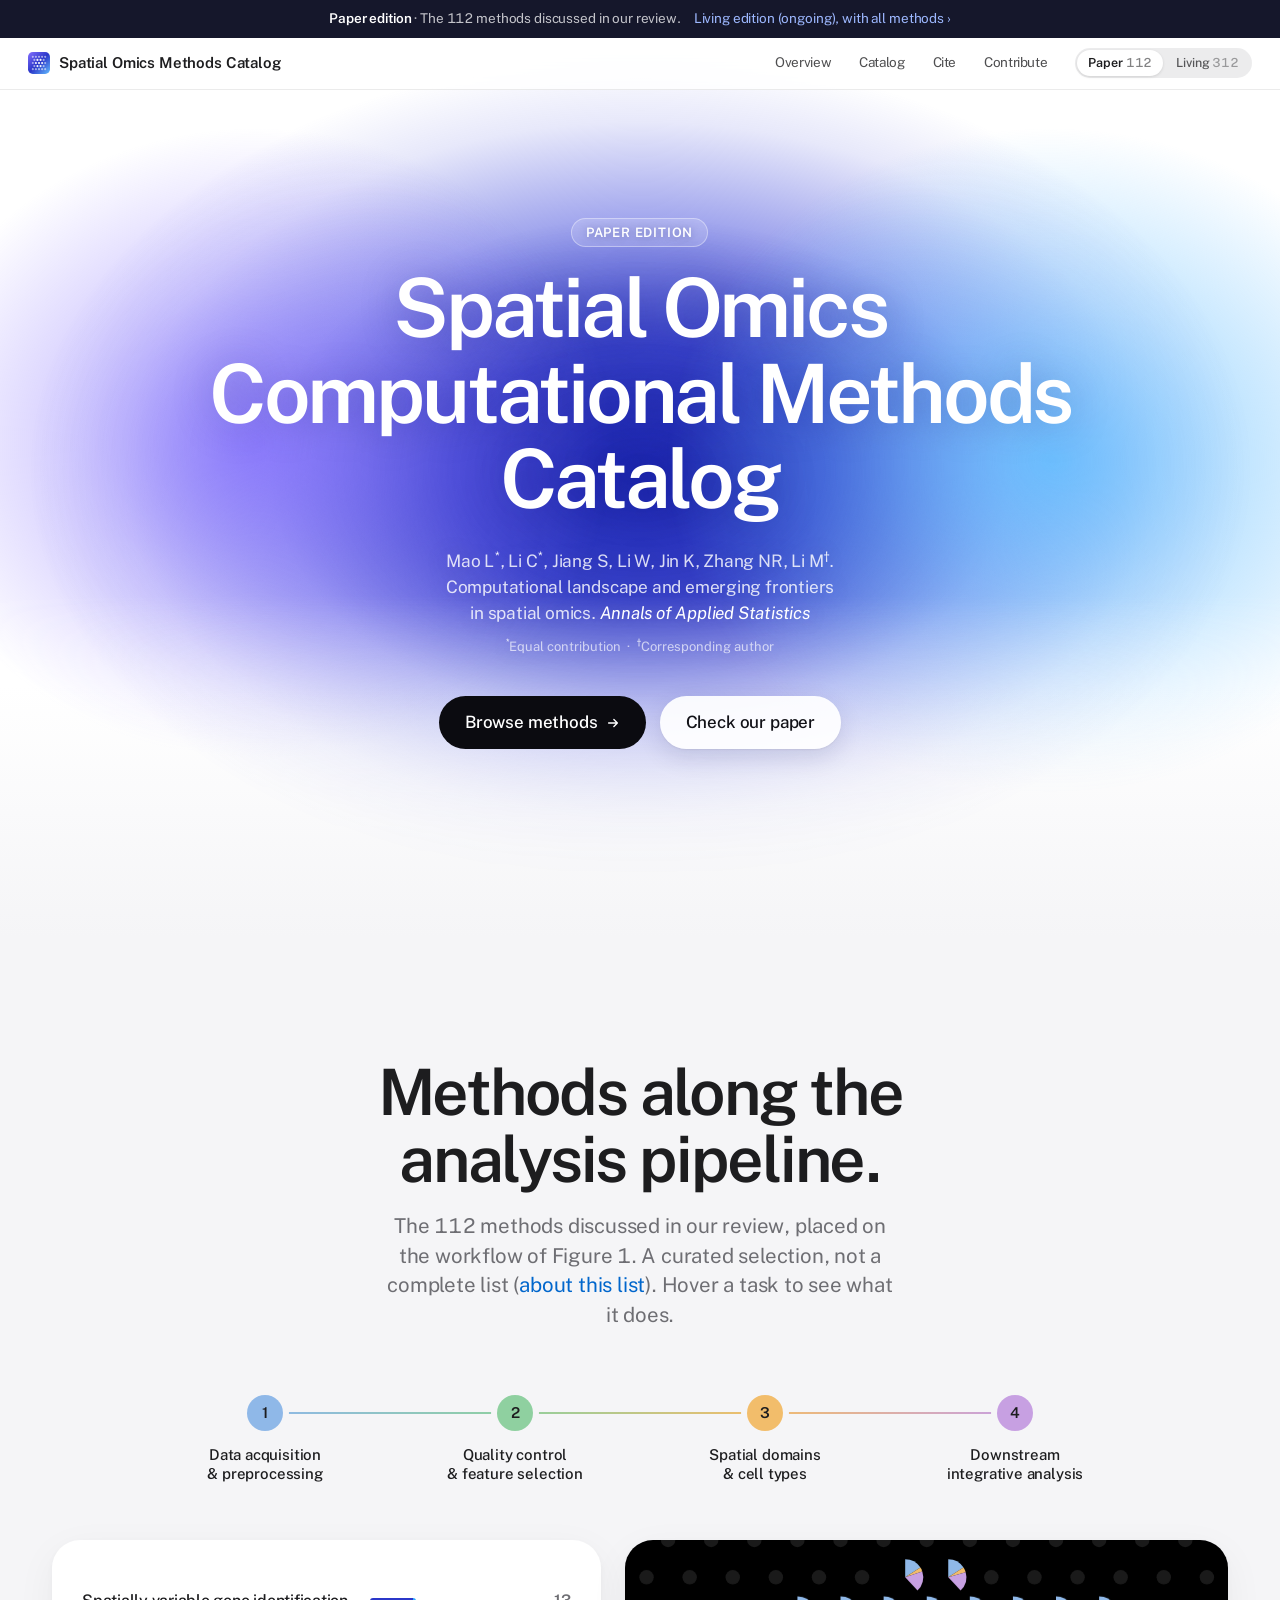
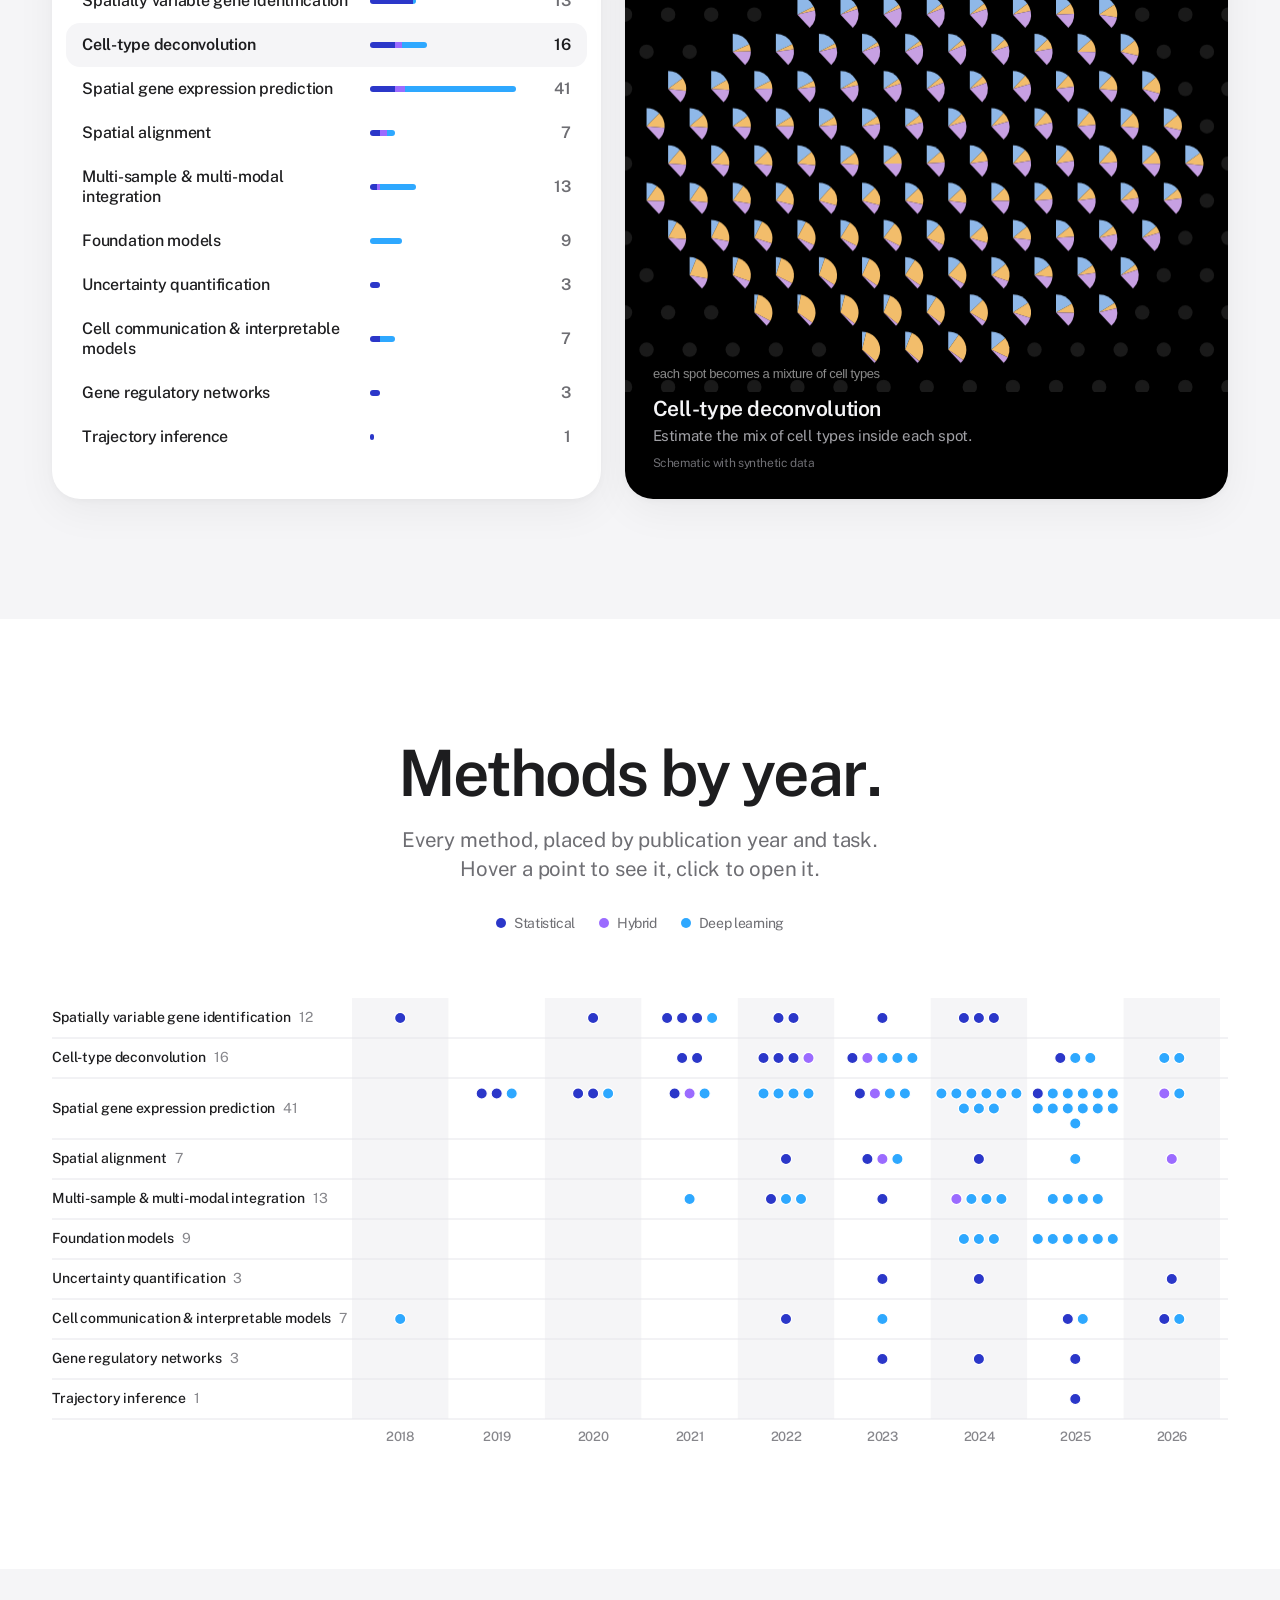
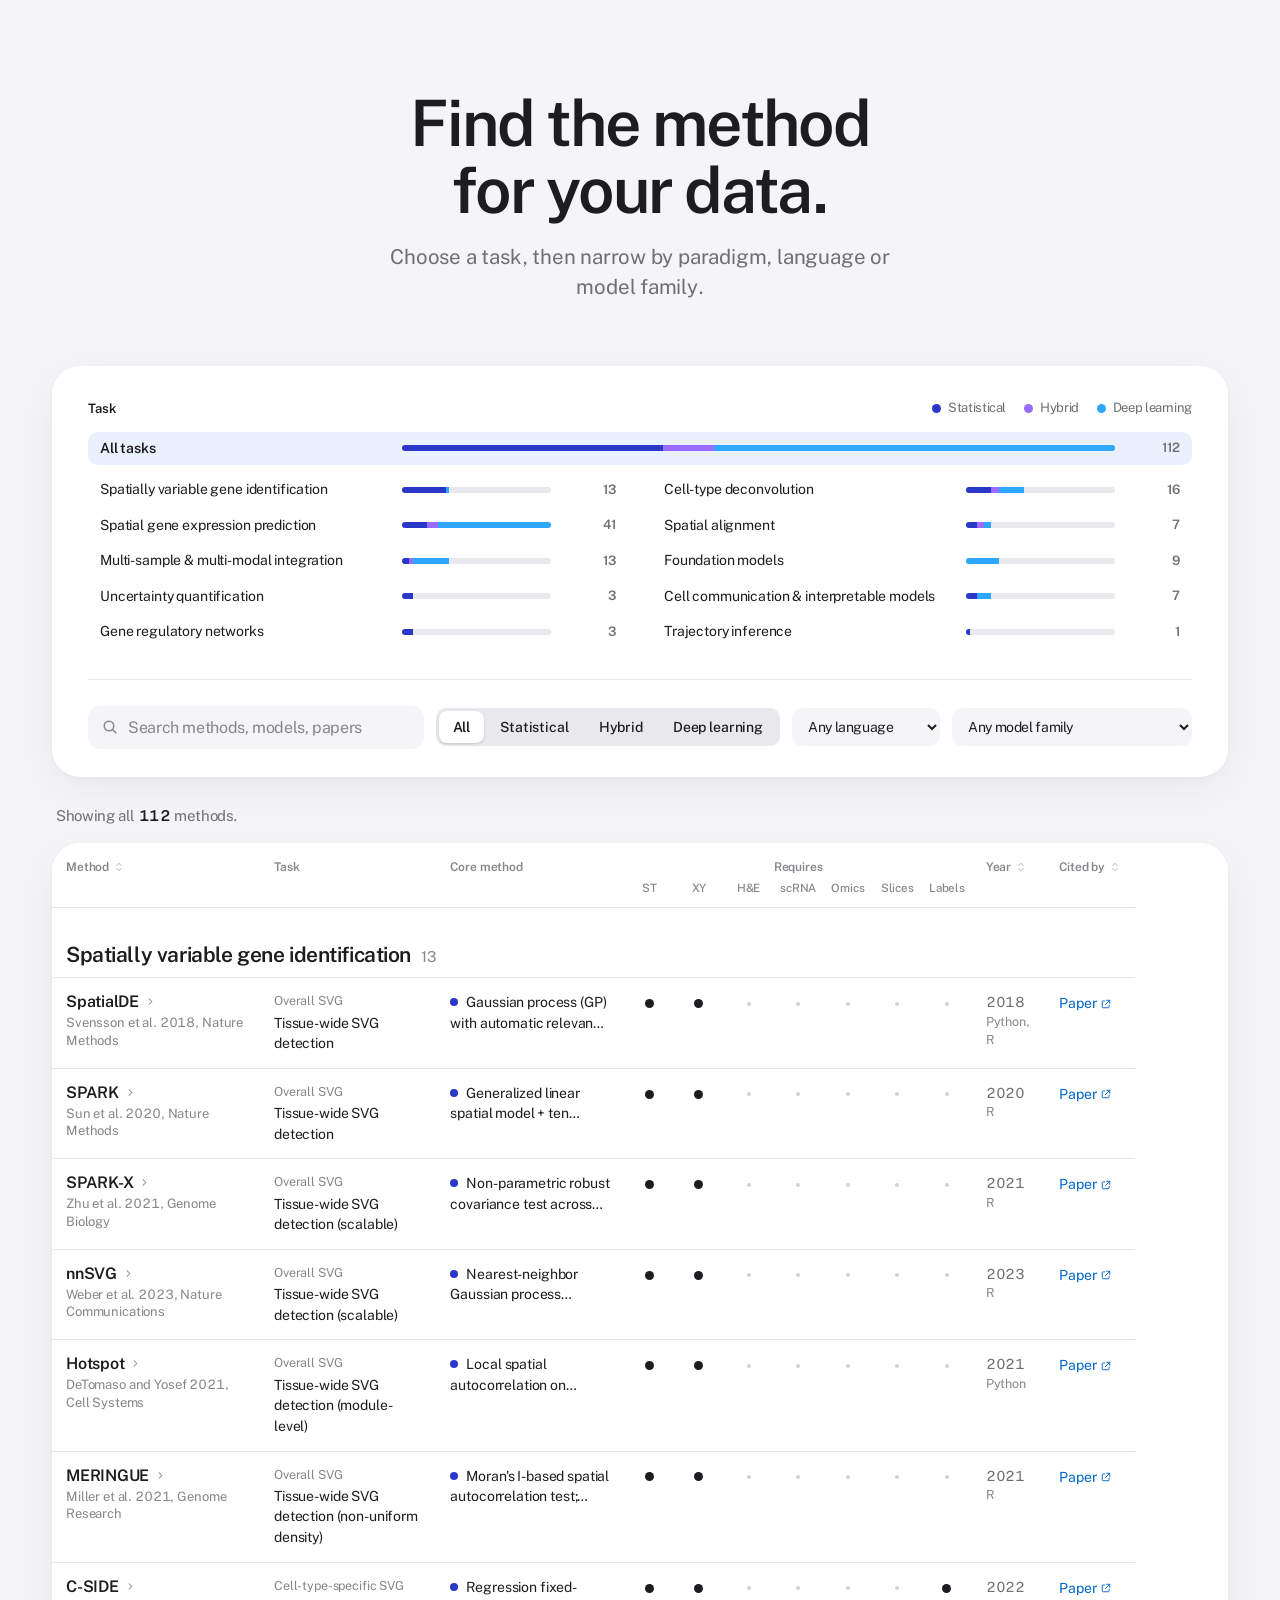
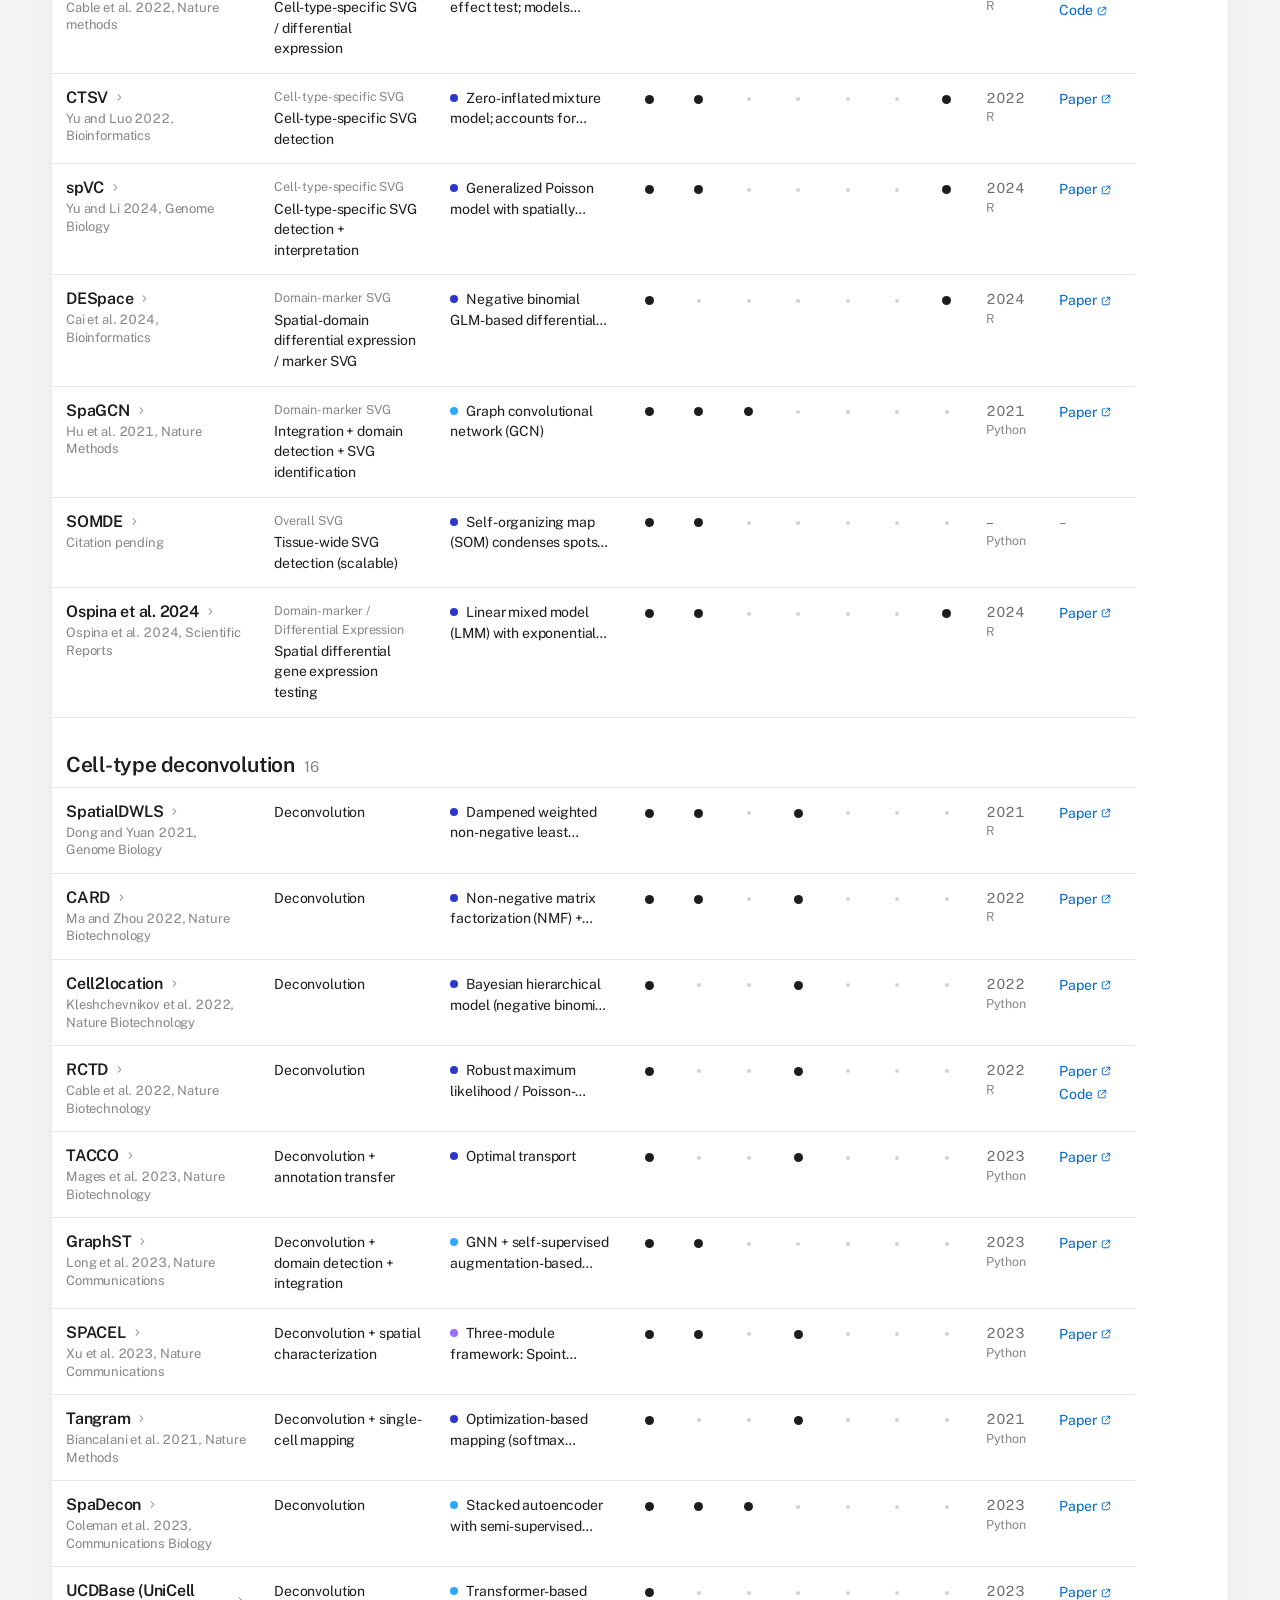
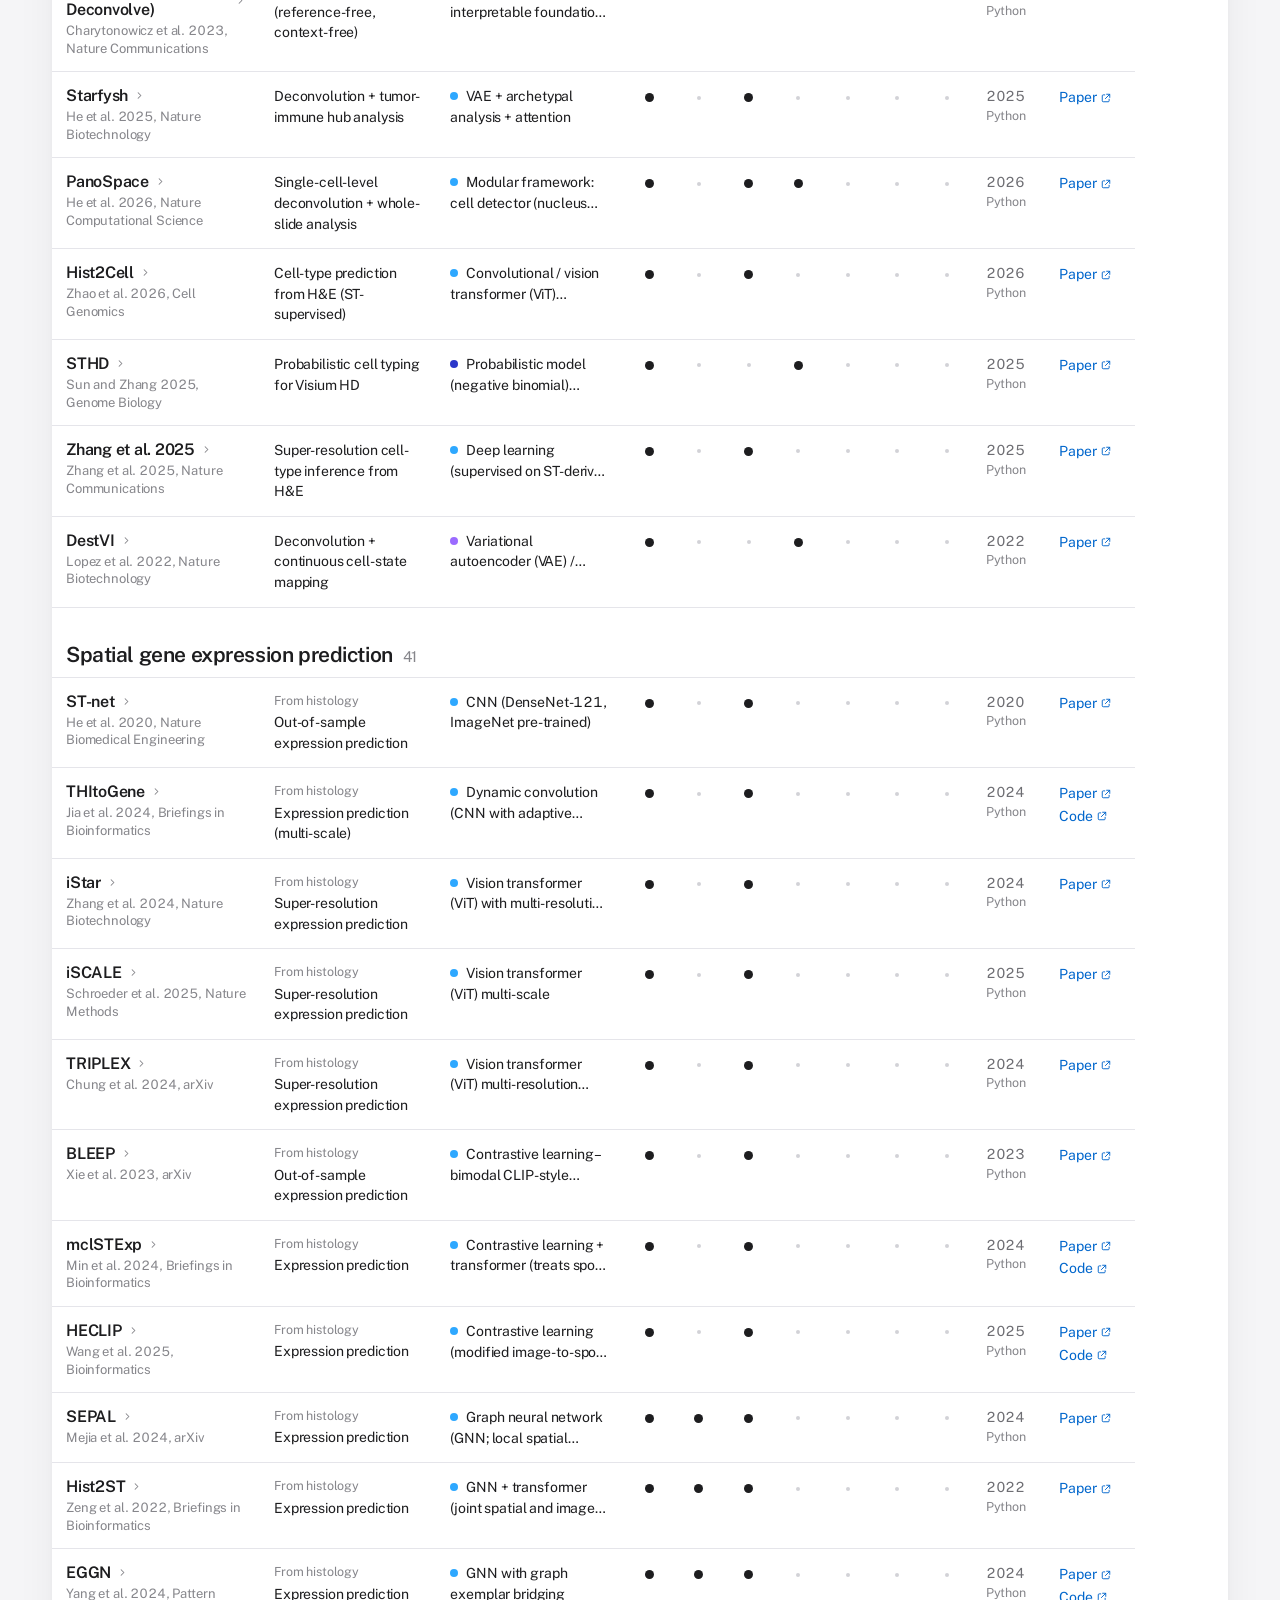
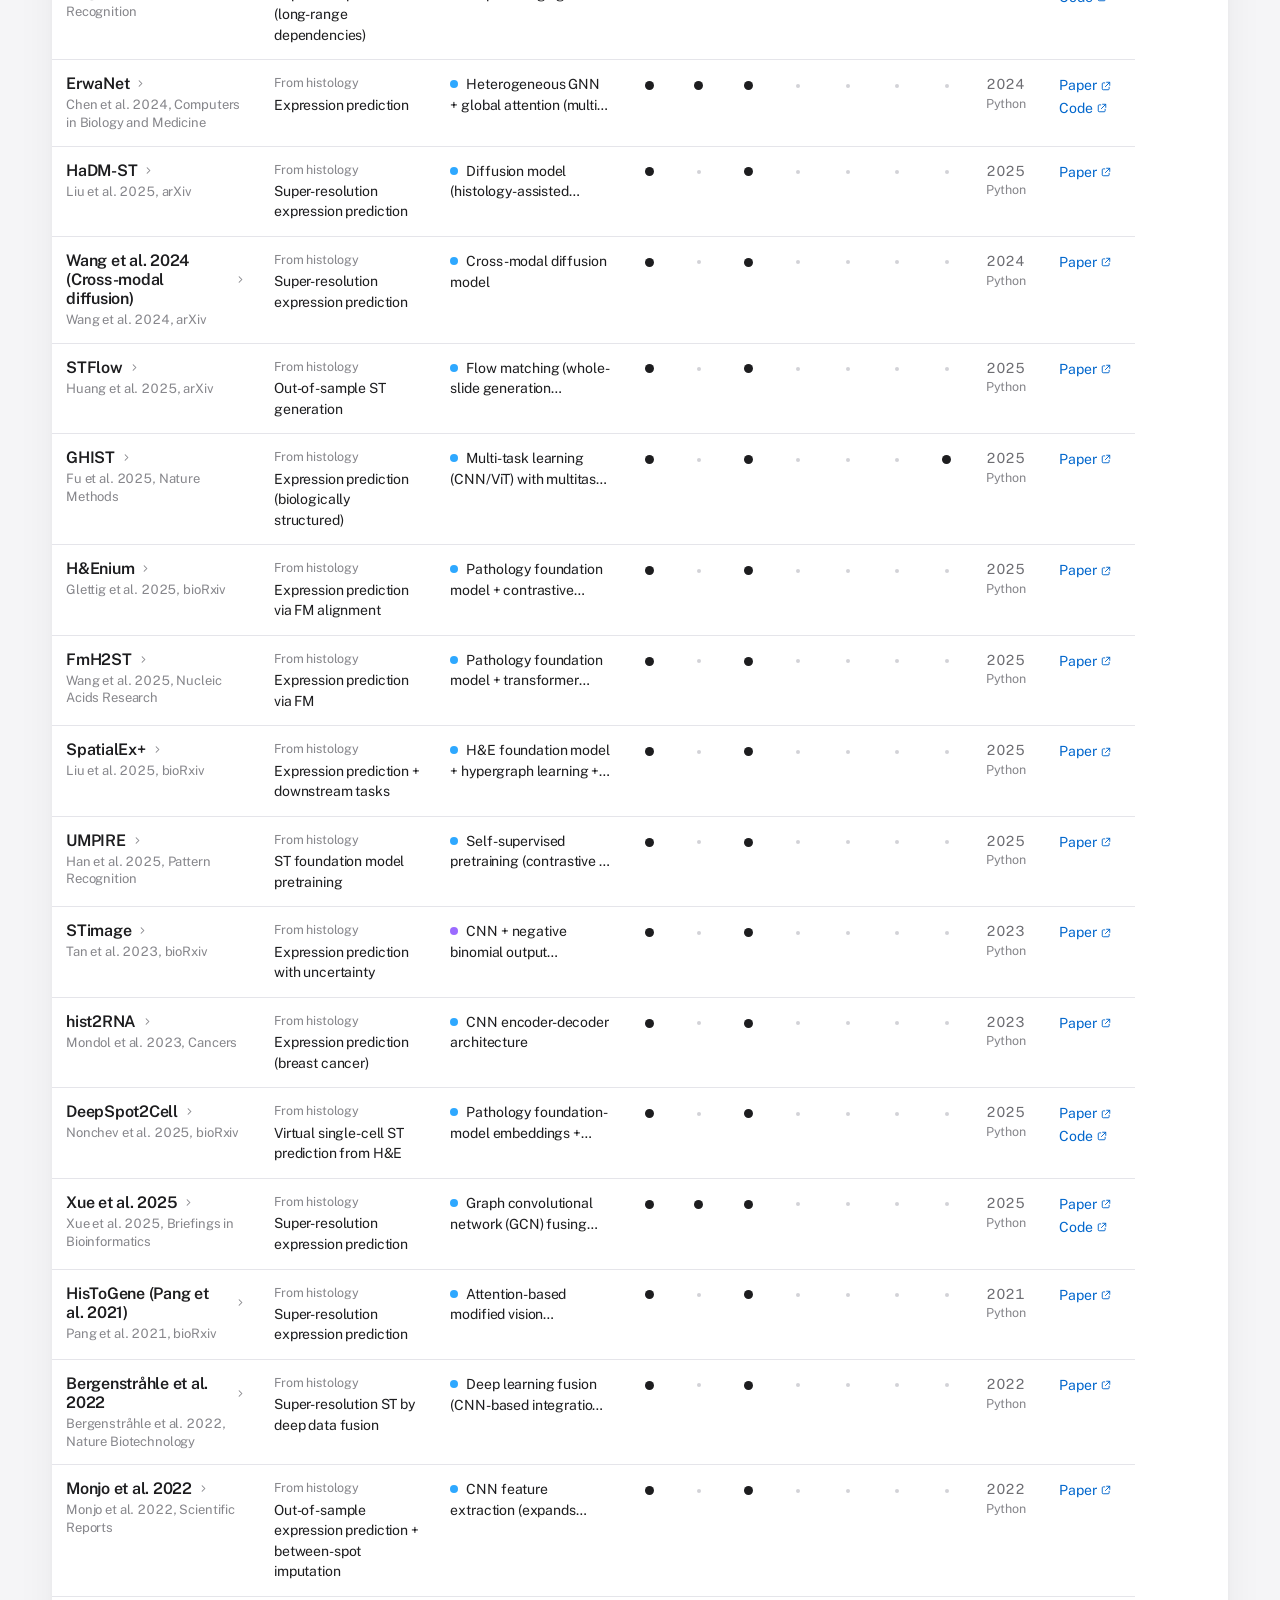
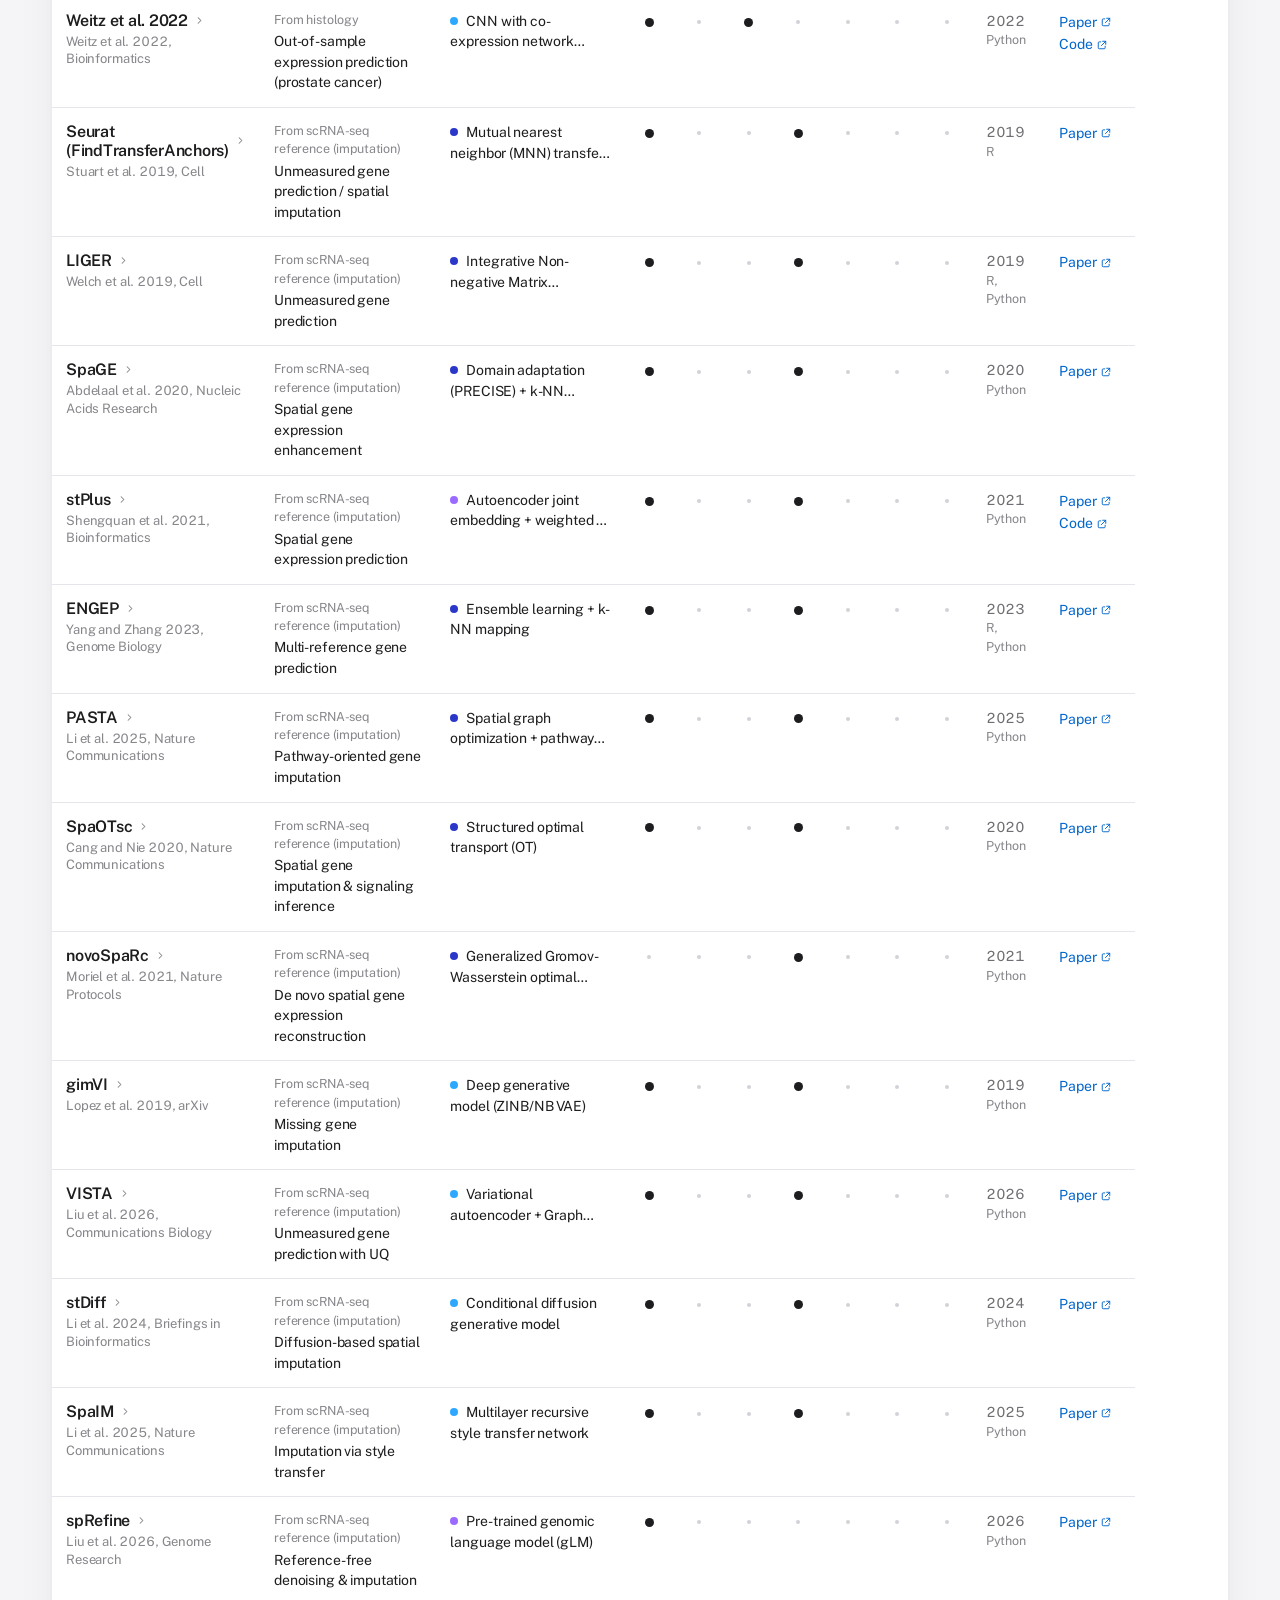
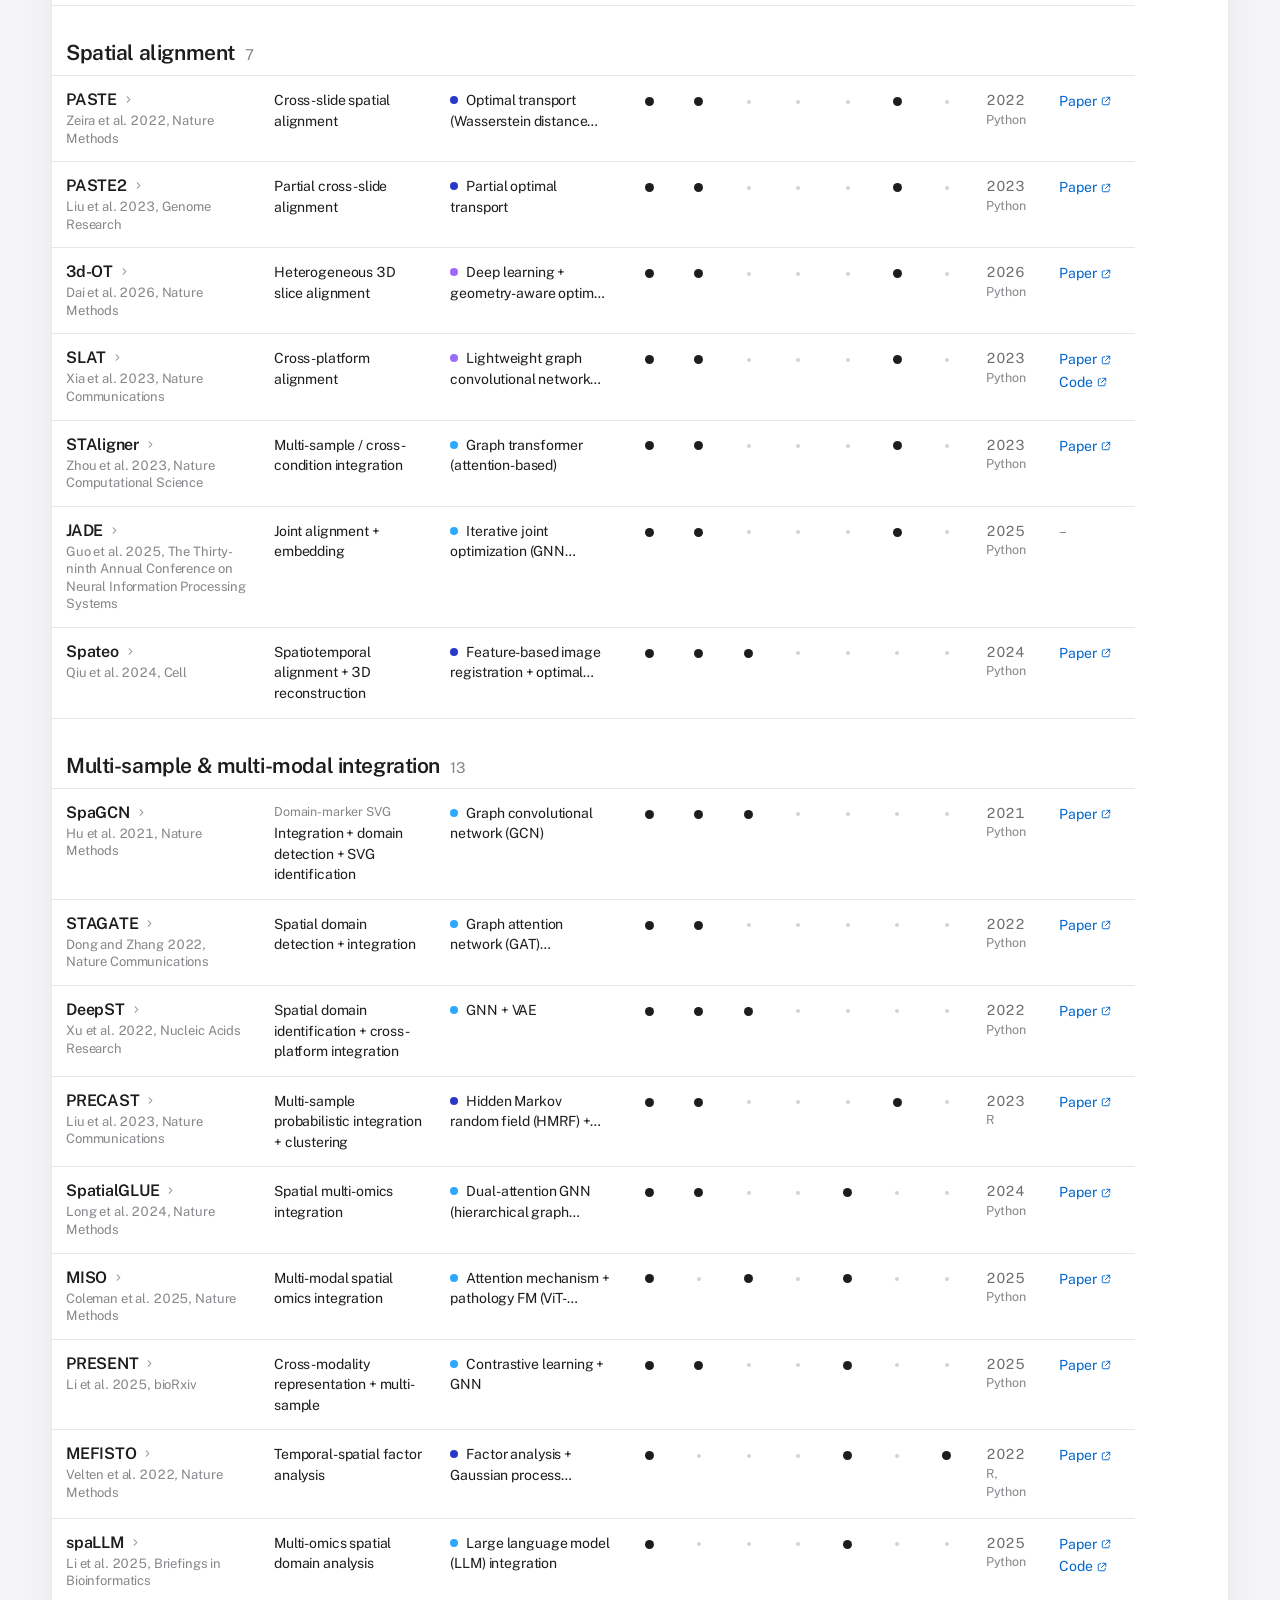
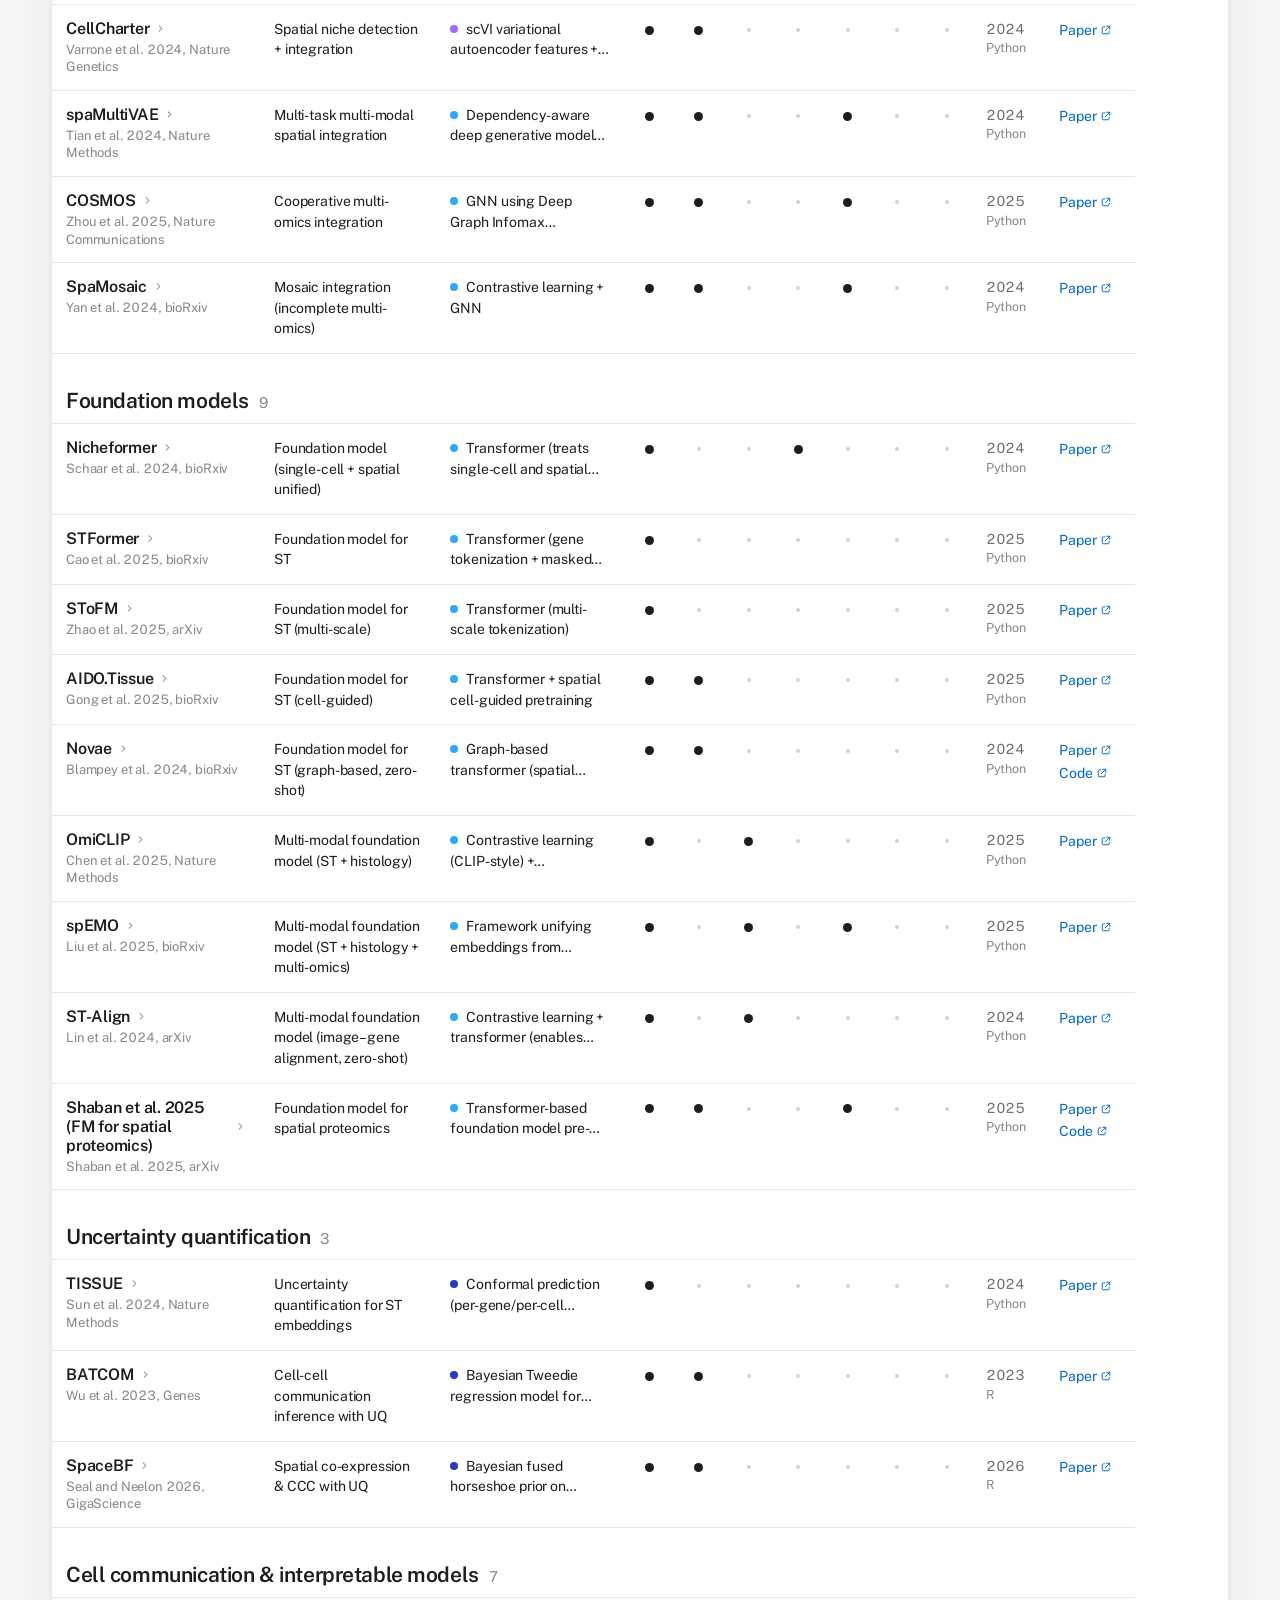
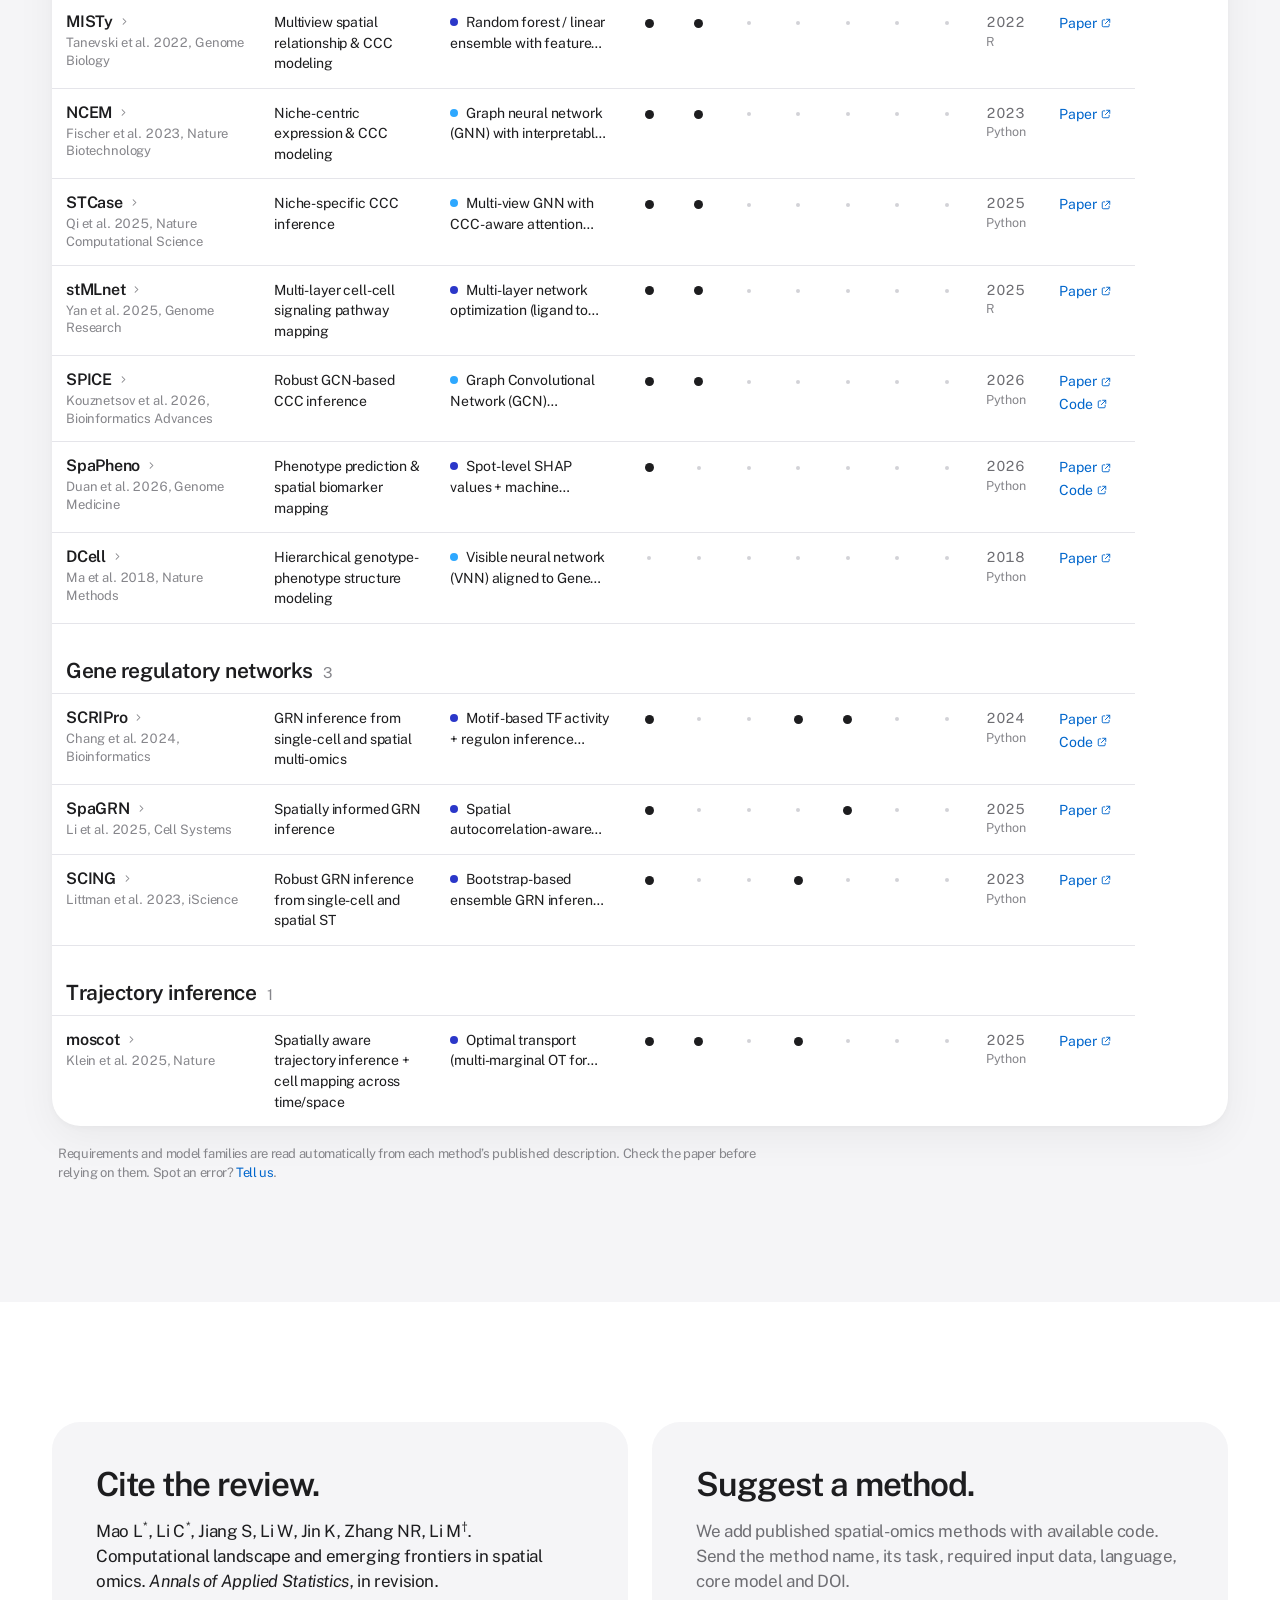
==== docs/index.html @ 0e812abc "Cover headline: Spatial Omics Computational Methods Catalog" ====
<!doctype html>
<html lang="en">
<head>
<meta charset="utf-8">
<meta name="viewport" content="width=device-width, initial-scale=1">
<title>Spatial Omics Methods Catalog</title>
<meta name="description" content="A curated catalog of 112 spatial omics computational methods from our Annals of Applied Statistics review (paper edition). Filter by task, paradigm, language and model family.">
<link rel="canonical" href="https://liranmao.github.io/spatial-omics-methods-catalog/">
<meta property="og:type" content="website">
<meta property="og:site_name" content="Spatial Omics Methods Catalog">
<meta property="og:title" content="Spatial Omics Methods Catalog">
<meta property="og:description" content="A curated catalog of 112 spatial omics computational methods from our Annals of Applied Statistics review (paper edition).">
<meta property="og:url" content="https://liranmao.github.io/spatial-omics-methods-catalog/">
<meta property="og:image" content="https://liranmao.github.io/spatial-omics-methods-catalog/og-image.png">
<meta property="og:image:width" content="1200">
<meta property="og:image:height" content="630">
<meta property="og:image:alt" content="Spatial Omics Methods Catalog">
<meta name="twitter:card" content="summary_large_image">
<meta name="twitter:title" content="Spatial Omics Methods Catalog">
<meta name="twitter:description" content="A curated catalog of 112 spatial omics computational methods from our Annals of Applied Statistics review (paper edition).">
<meta name="twitter:image" content="https://liranmao.github.io/spatial-omics-methods-catalog/og-image.png">
<link rel="icon" href="favicon.svg" type="image/svg+xml">
<link rel="icon" href="favicon-32.png" type="image/png" sizes="32x32">
<link rel="alternate icon" href="favicon.ico">
<link rel="apple-touch-icon" href="apple-touch-icon.png">
<meta name="theme-color" content="#2B37C9">
<script>/* Edition, from the URL: the site root is the paper edition ("review": the methods discussed in the review, kept as
   published); /dev/ is the living edition ("living": all methods, ongoing). ?edition=review|living overrides it for local previews. */
(function () {
  var q = new URLSearchParams(location.search).get("edition");
  var dev = /\/dev\/(index\.html)?$/.test(location.pathname);
  document.documentElement.dataset.edition = (q === "review" || q === "living") ? q : (dev ? "living" : "review");
})();</script>
<link rel="preconnect" href="https://fonts.googleapis.com">
<link rel="preconnect" href="https://fonts.gstatic.com" crossorigin>
<link href="https://fonts.googleapis.com/css2?family=Public+Sans:ital,wght@0,400;0,500;0,600;0,700;1,400&display=swap" rel="stylesheet">
<link rel="stylesheet" href="assets/style.css?v=20261119162608">
</head>
<body>
<svg width="0" height="0" style="position:absolute" aria-hidden="true">
  <symbol id="i-ext" viewBox="0 0 16 16"><path d="M6 3H3.5A1.5 1.5 0 0 0 2 4.5v8A1.5 1.5 0 0 0 3.5 14h8a1.5 1.5 0 0 0 1.5-1.5V10M9 2h5v5M14 2 7 9" fill="none" stroke="currentColor" stroke-width="1.5" stroke-linecap="round" stroke-linejoin="round"/></symbol>
  <symbol id="i-search" viewBox="0 0 16 16"><circle cx="7" cy="7" r="4.75" fill="none" stroke="currentColor" stroke-width="1.5"/><path d="m10.5 10.5 3.5 3.5" stroke="currentColor" stroke-width="1.5" stroke-linecap="round"/></symbol>
  <symbol id="i-chev" viewBox="0 0 16 16"><path d="m6 4 4 4-4 4" fill="none" stroke="currentColor" stroke-width="1.5" stroke-linecap="round" stroke-linejoin="round"/></symbol>
  <symbol id="i-sort" viewBox="0 0 16 16"><path d="m5 6 3-3 3 3M5 10l3 3 3-3" fill="none" stroke="currentColor" stroke-width="1.4" stroke-linecap="round" stroke-linejoin="round"/></symbol>
</svg>

<div class="edbar" role="note">
  <span class="ed-review"><b>Paper edition</b><span class="edbar-text"> · The <span class="n-review">112</span> methods discussed in our review.</span>
    <a href="https://liranmao.github.io/spatial-omics-methods-catalog/dev/" data-ed="living">Living edition (ongoing), with all methods&nbsp;›</a></span>
  <span class="ed-living"><b>Living edition (ongoing)</b><span class="edbar-text"> · Updated as new methods are added.</span>
    <a href="https://liranmao.github.io/spatial-omics-methods-catalog/" data-ed="review">Paper edition&nbsp;›</a></span>
</div>

<nav class="topnav" id="topnav" aria-label="Site">
  <div class="topnav-inner">
    <a class="brand" href="#top" aria-label="Spatial Omics Methods Catalog, back to top">
      <img class="brand-mark" src="favicon.svg" alt="" width="22" height="22">
      <span>Spatial Omics Methods Catalog</span>
    </a>
    <span class="topnav-links">
      <a href="#pipeline">Overview</a>
      <a href="#catalog">Catalog</a>
      <a href="#cite">Cite</a>
      <a id="suggest-top" href="#contribute">Contribute</a>
    </span>
    <span class="edition" role="group" aria-label="Edition">
      <a href="https://liranmao.github.io/spatial-omics-methods-catalog/" data-ed="review" title="Paper edition: the methods discussed in our review, kept as published">Paper</a>
      <a href="https://liranmao.github.io/spatial-omics-methods-catalog/dev/" data-ed="living" title="Living edition (ongoing): all methods, updated as new methods are added">Living</a>
    </span>
  </div>
</nav>

<header class="cover" id="top">
  <div class="glow" aria-hidden="true"><i class="g1"></i><i class="g2"></i><i class="g3"></i><i class="g4"></i></div>
  <div class="cover-inner" id="cover-inner">
    <p class="cover-ed"><span class="ed-review">Paper edition</span><span class="ed-living">Living edition · ongoing</span></p>
    <h1 class="cover-h1"><span class="ln">Spatial Omics</span><span class="ln">Computational Methods</span><span class="ln">Catalog</span></h1>
    <p class="cover-sub">Mao L<sup>*</sup>, Li C<sup>*</sup>, Jiang S, Li W, Jin K, Zhang NR, Li M<sup>&dagger;</sup>. Computational landscape and emerging frontiers in spatial omics. <i>Annals of Applied Statistics</i>
      <span class="cover-note"><sup>*</sup>Equal contribution &nbsp;·&nbsp; <sup>&dagger;</sup>Corresponding author</span></p>
    <div class="cover-cta">
      <a class="pill pill-dark pill-lg" href="#catalog">Browse methods<svg aria-hidden="true" viewBox="0 0 16 16"><path d="M3 8h10M9 4l4 4-4 4" fill="none" stroke="currentColor" stroke-width="1.6" stroke-linecap="round" stroke-linejoin="round"/></svg></a>
      <a class="pill pill-light pill-lg" id="paper-link" href="#cite">Check our paper</a>
    </div>
  </div>
</header>

<section class="sec sec-gray" id="pipeline" aria-labelledby="pipe-h">
  <div class="wrap">
    <header class="sec-head">
      <h2 class="sec-h" id="pipe-h">Methods along the<br>analysis pipeline.</h2>
      <p class="sec-sub"><span class="ed-review">The <span class="n-total">112</span> methods discussed in our review, placed on the workflow of Figure 1.
        A curated selection, not a complete list</span><span class="ed-living">The <span class="n-total">112</span> methods in the living edition: the
        <span class="n-review">112</span> discussed in our review<span class="n-added-wrap">, plus <span class="n-added">0</span> added since</span>, placed on the workflow of Figure 1.
        Not a complete list</span> (<a href="#disclaimer">about this list</a>). Hover a task to see what it does.</p>
    </header>

    <ol class="stages" aria-label="Analysis pipeline (Figure 1 of the review)">
      <li class="stage s1"><span class="sn">1</span><span class="st">Data acquisition<br>&amp; preprocessing</span></li>
      <li class="stage s2"><span class="sn">2</span><span class="st">Quality control<br>&amp; feature selection</span></li>
      <li class="stage s3"><span class="sn">3</span><span class="st">Spatial domains<br>&amp; cell types</span></li>
      <li class="stage s4"><span class="sn">4</span><span class="st">Downstream<br>integrative analysis</span></li>
    </ol>

    <div class="pipe-grid">
      <div class="card tasks-card">
        <div class="tasklist" id="hero-tasks"></div>
      </div>
      <figure class="card card-black inset" id="inset">
        <canvas id="inset-canvas" aria-hidden="true"></canvas>
        <figcaption><b id="inset-title">Cell-type deconvolution</b><span id="inset-text"></span>
          <span class="synthetic">Schematic with synthetic data</span></figcaption>
      </figure>
    </div>

  </div>
</section>

<section class="sec sec-white timeline" id="timeline" aria-labelledby="tl-h">
  <div class="wrap">
    <header class="sec-head">
      <h2 class="sec-h" id="tl-h">Methods by year.</h2>
      <p class="sec-sub">Every method, placed by publication year and task. Hover a point to see it, click to open it.</p>
      <ul class="tl-legend" aria-label="Point colors">
        <li><span class="pt p-stat"></span>Statistical</li>
        <li><span class="pt p-hyb"></span>Hybrid</li>
        <li><span class="pt p-dl"></span>Deep learning</li>
      </ul>
    </header>
    <div class="tl-chart" id="tl-chart"></div>
  </div>
</section>

<main class="sec sec-gray" id="catalog">
  <div class="wrap">
    <header class="sec-head">
      <h2 class="sec-h">Find the method<br>for your data.</h2>
      <p class="sec-sub">Choose a task, then narrow by paradigm, language or model family.</p>
    </header>

    <div class="card filters">
      <section class="tasks" id="start" aria-labelledby="tasks-label">
        <div class="f-head">
          <h3 class="f-label" id="tasks-label">Task</h3>
          <ul class="legend" aria-label="Bar colors">
            <li><span class="sw sw-stat"></span>Statistical</li>
            <li><span class="sw sw-hyb"></span>Hybrid</li>
            <li><span class="sw sw-dl"></span>Deep learning</li>
          </ul>
        </div>
        <details class="tasks-d" id="tasks-d" open>
          <summary><span id="tasks-summary">All tasks</span><svg aria-hidden="true"><use href="#i-chev"/></svg></summary>
          <div class="task-chart" id="tasks" role="group" aria-labelledby="tasks-label"></div>
        </details>
      </section>

      <section class="toolbar" aria-label="Search and refine">
        <label class="search">
          <svg aria-hidden="true"><use href="#i-search"/></svg>
          <span class="sr">Search</span>
          <input id="q" type="search" placeholder="Search methods, models, papers" autocomplete="off" spellcheck="false">
        </label>
        <div class="seg" role="group" aria-label="Modeling paradigm" id="paradigm"></div>
        <label class="sel"><span class="sr">Language</span>
          <select id="lang"><option value="">Any language</option></select>
        </label>
        <label class="sel"><span class="sr">Model family</span>
          <select id="model"><option value="">Any model family</option></select>
        </label>
      </section>
    </div>

    <div class="statusbar">
      <p class="status" id="status" aria-live="polite"></p>
      <button type="button" class="reset" id="reset" hidden>Clear all filters</button>
    </div>

    <div class="card table-shell">
      <table class="grid" id="grid">
        <colgroup>
          <col class="col-m"><col class="col-task"><col class="col-core">
          <col class="col-req" span="7"><col class="col-lang"><col class="col-cite"><col class="col-links">
        </colgroup>
        <thead>
          <tr>
            <th scope="col" aria-sort="none"><button type="button" class="sortbtn" data-sort="method">Method<svg aria-hidden="true"><use href="#i-sort"/></svg></button></th>
            <th scope="col">Task</th>
            <th scope="col">Core method</th>
            <th scope="colgroup" colspan="7" class="req-group">Requires</th>
            <th scope="col" aria-sort="none"><button type="button" class="sortbtn" data-sort="year">Year<svg aria-hidden="true"><use href="#i-sort"/></svg></button><button type="button" class="sortbtn cite-alt" data-sort="citations" title="Sort by citation count">Cited<svg aria-hidden="true"><use href="#i-sort"/></svg></button></th>
            <th scope="col" aria-sort="none" class="cite-h"><button type="button" class="sortbtn" data-sort="citations" title="Citation count of the method's paper (Semantic Scholar)">Cited by<svg aria-hidden="true"><use href="#i-sort"/></svg></button></th>
            <th scope="col"><span class="sr">Links</span></th>
          </tr>
          <tr class="req-labels" id="req-labels">
            <th></th><th></th><th></th>
          </tr>
        </thead>
        <tbody id="rows"></tbody>
      </table>
      <div class="empty" id="empty" hidden>
        <p class="empty-title">No method matches all of these filters.</p>
        <p id="empty-why"></p>
      </div>
    </div>
    <p class="note">Requirements and model families are read automatically from each method’s published description.
      Check the paper before relying on them. Spot an error? <a href="#contribute">Tell us</a>.</p>
  </div>
</main>

<section class="sec sec-white" aria-label="Cite and contribute">
  <div class="wrap closing">
    <section class="card card-soft" id="cite" aria-labelledby="cite-h">
      <h2 class="close-h" id="cite-h">Cite the review.</h2>
      <p class="ref" id="citation">Mao L<sup>*</sup>, Li C<sup>*</sup>, Jiang S, Li W, Jin K, Zhang NR, Li M<sup>&dagger;</sup>. Computational landscape and emerging frontiers in spatial omics. <i>Annals of Applied Statistics</i>, in revision.</p>
      <p class="ref-note"><sup>*</sup>Equal contribution &nbsp;·&nbsp; <sup>&dagger;</sup>Corresponding author</p>
      <p class="actions"><button type="button" class="pill pill-dark" id="copy-cite">Copy citation</button>
        <span class="muted" id="archive">Archived snapshot DOI added on release.</span></p>
    </section>
    <section class="card card-soft" id="contribute" aria-labelledby="contrib-h">
      <h2 class="close-h" id="contrib-h">Suggest a method.</h2>
      <p>We add published spatial-omics methods with available code. Send the method name, its task, required
        input data, language, core model and DOI.</p>
      <p class="actions"><a class="pill pill-dark" id="suggest" href="#contribute" aria-disabled="true">Open an issue on GitHub<svg aria-hidden="true"><use href="#i-ext"/></svg></a>
        <span class="muted" id="suggest-note">Repository link added on release.</span></p>
    </section>
  </div>
</section>

<footer class="foot">
  <div class="wrap foot-inner">
    <div class="foot-cols">
      <section class="about" id="about" aria-labelledby="about-h">
        <h2 class="about-h" id="about-h">About the Spatial Omics Methods Catalog</h2>
        <p>The Spatial Omics Methods Catalog is a curated catalog of computational methods for analyzing spatial omics data,
          compiled from our review <i>Computational landscape and emerging frontiers in spatial omics</i> (Annals of Applied Statistics).
          It was created by the <a href="https://www.med.upenn.edu/apps/faculty/index.php/g275/p8122973" target="_blank" rel="noopener">Mingyao Li Lab</a>,
          part of the Statistical Center for Single-Cell and Spatial Genomics at the University of Pennsylvania in Philadelphia, USA.
          It comes in two editions: the <a href="https://liranmao.github.io/spatial-omics-methods-catalog/" data-ed="review">paper edition</a>, with the methods discussed in the review
          kept as published, and the <a href="https://liranmao.github.io/spatial-omics-methods-catalog/dev/" data-ed="living">living edition</a>, which includes all methods and is updated as new ones are added.</p>
      </section>
      <section class="about" id="disclaimer" aria-labelledby="disc-h">
        <h2 class="about-h" id="disc-h">Disclaimer</h2>
        <p>This catalog is not exhaustive. <span class="ed-review">The paper edition lists the methods discussed in our review, chosen to illustrate the main computational
          approaches in spatial omics, and many other valuable methods are not included.</span><span class="ed-living">The living edition starts from the methods
          discussed in our review and grows as methods are added, and many other valuable methods are not included yet.</span> Inclusion is not an endorsement, and omission
          does not reflect on a method&rsquo;s quality. Entries summarize each method as described in its own publication; some fields
          are derived automatically and may contain errors, so please consult the original paper before use. To suggest a method or a
          correction, see <a href="#contribute">Suggest a method</a>.</p>
      </section>
    </div>
    <p>Data updated <span id="updated"></span>. Citation counts from Semantic Scholar (Crossref where missing)<span id="cites-asof"></span>.</p>
    <p class="copyright">&copy; Copyright Mingyao Li Lab, 2026.</p>
  </div>
</footer>

<script src="data/methods.js?v=20261119162608"></script>
<script src="assets/app.js?v=20261119162608"></script>
<script src="assets/hero.js?v=20261119162608"></script>
<script src="assets/cover.js?v=20261119162608"></script>
</body>
</html>
---- docs/assets/style.css ----
/* Spatial Omics Methods Catalog: Apple-style system, continuous with the cover. */
:root {
  --font: -apple-system, BlinkMacSystemFont, "SF Pro Text", "SF Pro Display", "Helvetica Neue", "Public Sans", sans-serif;
  --display: -apple-system, BlinkMacSystemFont, "SF Pro Display", "Helvetica Neue", "Public Sans", sans-serif;
  --bg: #ffffff;
  --bg-2: #f5f5f7;
  --card: #ffffff;
  --card-soft: #f5f5f7;
  --text: #1d1d1f;
  --muted: #6e6e73;
  --faint: #86868b;
  --hair: #e5e5ea;
  --hair-2: #d2d2d7;
  --fill: #e8e8ed;
  --link: #0066cc;
  --accent: #0071e3;
  --accent-tint: #e8f1fd;
  --stat: #2b37c9;
  --hyb: #9b6bff;
  --dl: #2ea8ff;
  --lack: #ff3b30;
  --chip-on: #1d1d1f;
  --chip-on-text: #ffffff;
  --shadow-card: 0 2px 6px rgb(0 0 0 / .03), 0 12px 40px rgb(0 0 0 / .05);
  --r-card: 28px;
  --r-ctl: 12px;
  color-scheme: light;
}
@media (prefers-color-scheme: dark) {
  :root:not([data-theme="light"]) {
    --bg: #000000; --bg-2: #0b0b0d; --card: #1c1c1e; --card-soft: #161618; --text: #f5f5f7; --muted: #a1a1a6; --faint: #86868b;
    --hair: #2c2c2e; --hair-2: #3a3a3c; --fill: #2c2c2e; --link: #2997ff; --accent: #2997ff; --accent-tint: #0f2a47;
    --stat: #7f8cff; --hyb: #b996ff; --dl: #4dbbff; --lack: #ff453a; --chip-on: #f5f5f7; --chip-on-text: #000;
    --shadow-card: none; color-scheme: dark;
  }
}
:root[data-theme="dark"] {
  --bg: #000000; --bg-2: #0b0b0d; --card: #1c1c1e; --card-soft: #161618; --text: #f5f5f7; --muted: #a1a1a6; --faint: #86868b;
  --hair: #2c2c2e; --hair-2: #3a3a3c; --fill: #2c2c2e; --link: #2997ff; --accent: #2997ff; --accent-tint: #0f2a47;
  --stat: #7f8cff; --hyb: #b996ff; --dl: #4dbbff; --lack: #ff453a; --chip-on: #f5f5f7; --chip-on-text: #000;
  --shadow-card: none; color-scheme: dark;
}

*, *::before, *::after { box-sizing: border-box; }
html { -webkit-text-size-adjust: 100%; scrollbar-color: var(--hair-2) transparent; }
body { margin: 0; background: var(--bg); color: var(--text); font: 400 17px/1.47 var(--font); letter-spacing: -.022em;
  -webkit-font-smoothing: antialiased; font-variant-numeric: tabular-nums; accent-color: var(--accent); }
::selection { background: color-mix(in srgb, var(--accent) 24%, transparent); }
a { color: var(--link); text-decoration: none; }
a:hover { text-decoration: underline; text-underline-offset: 3px; }
:focus-visible { outline: 2px solid var(--accent); outline-offset: 3px; border-radius: 6px; }
h1, h2, h3 { margin: 0; text-wrap: balance; }
input, select, button { font-family: var(--font); letter-spacing: inherit; }
.wrap { max-width: 1240px; margin: 0 auto; padding: 0 32px; }
.sr { position: absolute; width: 1px; height: 1px; overflow: hidden; clip: rect(0 0 0 0); white-space: nowrap; }
.muted { color: var(--faint); font-size: 14px; }
svg { width: 14px; height: 14px; flex: none; }

/* Sections */
.sec { padding: 120px 0; }
.sec-gray { background: var(--bg-2); }
.sec-white { background: var(--bg); }
.sec-head { text-align: center; max-width: 820px; margin: 0 auto 64px; }
.sec-h { font-family: var(--display); font-size: clamp(2.4rem, 5vw, 4rem); line-height: 1.05; letter-spacing: -.035em; font-weight: 600; }
.sec-sub { margin: 20px auto 0; font-size: clamp(18px, 1.6vw, 21px); line-height: 1.45; color: var(--muted); max-width: 40ch; letter-spacing: -.01em; }
.card { background: var(--card); border-radius: var(--r-card); box-shadow: var(--shadow-card); }
.card-black { background: #000; color: #f5f5f7; }
.card-soft { background: var(--card-soft); box-shadow: none; }
.more { display: inline-flex; align-items: center; gap: 4px; font-size: 19px; color: var(--link); }
.more svg { width: 13px; height: 13px; }
.sec-links { display: flex; justify-content: center; gap: 40px; margin: 56px 0 0; flex-wrap: wrap; }

/* ---------- Pipeline ---------- */
.stages { list-style: none; margin: 0 auto 56px; padding: 0; display: grid; grid-template-columns: repeat(4, 1fr); max-width: 1000px; position: relative; }
.stages::before { content: ""; position: absolute; left: 12.5%; right: 12.5%; top: 17px; height: 2px; border-radius: 2px;
  background: linear-gradient(90deg, #8fb8e8, #8fd0a0 33%, #f2bd6b 66%, #c7a0e2); transform-origin: left; }
.stage { display: flex; flex-direction: column; align-items: center; gap: 14px; text-align: center; position: relative; }
.sn { width: 36px; height: 36px; border-radius: 50%; display: grid; place-items: center; font: 600 15px var(--display); color: #1d1d1f;
  box-shadow: 0 0 0 6px var(--bg-2); position: relative; z-index: 1; }
.s1 .sn { background: #8fb8e8; } .s2 .sn { background: #8fd0a0; } .s3 .sn { background: #f2bd6b; } .s4 .sn { background: #c7a0e2; }
.st { font-size: 15px; font-weight: 500; line-height: 1.3; color: var(--text); letter-spacing: -.012em; }

.pipe-grid { display: grid; grid-template-columns: minmax(0, 1fr) minmax(0, 1.1fr); gap: 24px; align-items: stretch; }
.tasks-card { padding: 14px; display: flex; }
.tasklist { display: flex; flex-direction: column; width: 100%; justify-content: center; }
.ht { display: grid; grid-template-columns: minmax(0, 1fr) 30% 2.4rem; gap: 16px; align-items: center; width: 100%; text-align: left;
  background: none; border: 0; border-radius: 14px; color: var(--text); cursor: pointer; font: 500 16px/1.25 var(--font); letter-spacing: -.015em;
  padding: 12px 16px; transition: background-color .2s ease-out; }
.ht:hover { background: var(--bg-2); }
.ht.on { background: var(--bg-2); }
.ht.on .ht-name { font-weight: 600; }
.ht-track { display: block; height: 6px; }
.ht-bar { display: flex; height: 100%; border-radius: 3px; overflow: hidden; min-width: 4px; }
.ht-bar .b-stat, .bar .b-stat { background: var(--stat); } .ht-bar .b-hyb, .bar .b-hyb { background: var(--hyb); } .ht-bar .b-dl, .bar .b-dl { background: var(--dl); }
.ht-n { text-align: right; font-weight: 600; font-size: 16px; color: var(--muted); }
.ht.on .ht-n { color: var(--text); }

.inset { margin: 0; overflow: hidden; display: flex; flex-direction: column; }
.inset canvas { display: block; width: 100%; aspect-ratio: 4 / 3; flex: 1; }
.inset figcaption { padding: 4px 28px 26px; font-size: 15px; color: #a1a1a6; line-height: 1.45; }
.inset figcaption b { color: #f5f5f7; display: block; font: 600 21px/1.2 var(--display); letter-spacing: -.02em; margin-bottom: 4px; }
.inset .synthetic { display: block; font-size: 12px; color: #6e6e73; margin-top: 8px; }

@media (prefers-reduced-motion: no-preference) {
  .hero-in .stages::before { animation: draw 1.1s cubic-bezier(.16, 1, .3, 1) both; }
  .hero-in .stage { animation: rise .7s cubic-bezier(.16, 1, .3, 1) both; }
  .hero-in .s2 { animation-delay: .12s; } .hero-in .s3 { animation-delay: .24s; } .hero-in .s4 { animation-delay: .36s; }
}
@keyframes draw { from { transform: scaleX(0); } to { transform: scaleX(1); } }
@keyframes rise { from { opacity: 0; transform: translateY(10px); } to { opacity: 1; transform: none; } }

/* Scroll reveal for section heads and cards (set by cover.js) */
@media (prefers-reduced-motion: no-preference) {
  .rv { opacity: 0; transform: translateY(28px); transition: opacity .9s cubic-bezier(.16, 1, .3, 1), transform .9s cubic-bezier(.16, 1, .3, 1); }
  .rv.rv-in { opacity: 1; transform: none; }
}

/* ---------- Timeline ---------- */
.tl-legend { list-style: none; margin: 28px 0 0; padding: 0; display: flex; justify-content: center; gap: 24px; font-size: 14px; color: var(--muted); }
.tl-legend li { display: flex; align-items: center; gap: 8px; }
.pt { width: 10px; height: 10px; border-radius: 50%; display: inline-block; }
.pt.p-stat { background: var(--stat); } .pt.p-hyb { background: var(--hyb); } .pt.p-dl { background: var(--dl); }
.tl-chart { position: relative; }
.tl-chart svg { display: block; overflow: visible; width: 100%; height: auto; }
.tl-band { fill: var(--bg-2); }
.tl-rule { stroke: var(--hair); stroke-width: 1; }
.tl-cat { fill: var(--text); font: 500 14px var(--font); letter-spacing: -.01em; }
.tl-catn { fill: var(--faint); font-weight: 400; }
.tl-year { fill: var(--faint); font: 500 13px var(--font); }
.tl-pt { stroke: var(--bg); stroke-width: 1.2; cursor: pointer; transform-box: fill-box; transform-origin: center; transition: transform .2s cubic-bezier(.16, 1, .3, 1); }
.tl-pt.p-stat { fill: var(--stat); } .tl-pt.p-hyb { fill: var(--hyb); } .tl-pt.p-dl { fill: var(--dl); }
.tl-pt:hover, .tl-pt:focus-visible { transform: scale(1.7); outline: none; }
@media (prefers-reduced-motion: no-preference) {
  .timeline:not(.tl-in) .tl-pt { opacity: 0; transform: scale(.2); }
  .tl-in .tl-pt { transition: opacity .6s ease-out, transform .6s cubic-bezier(.16, 1, .3, 1); transition-delay: calc(var(--yi) * 80ms); }
  .tl-in .tl-pt:hover, .tl-in .tl-pt:focus-visible { transition-delay: 0s; transition-duration: .2s; }
}
.tl-tip { position: absolute; transform: translate(-50%, -100%); background: rgb(29 29 31 / .92); color: #f5f5f7; border-radius: 12px;
  padding: 10px 14px; font-size: 13px; line-height: 1.4; pointer-events: none; max-width: 260px; z-index: 5;
  -webkit-backdrop-filter: blur(20px); backdrop-filter: blur(20px); box-shadow: 0 8px 30px rgb(0 0 0 / .18); }
.tl-tip b { display: block; font-size: 15px; font-weight: 600; }
.tl-tip span { display: block; color: #a1a1a6; }

/* ---------- Catalog ---------- */
.filters { padding: 32px 36px 28px; display: grid; gap: 30px; }
.f-head { display: flex; align-items: baseline; gap: 14px; margin-bottom: 14px; flex-wrap: wrap; }
.f-label { font: 600 13px var(--font); letter-spacing: -.005em; text-transform: none; color: var(--text); }
.have-hint { margin: 0; font-size: 14px; color: var(--faint); }

.have-toggles { display: flex; flex-wrap: wrap; gap: 8px; }
.toggle { display: inline-flex; align-items: center; gap: 8px; font: 500 14px/1 var(--font); letter-spacing: -.01em; color: var(--text);
  background: var(--bg-2); border: 0; border-radius: 999px; padding: 10px 16px; cursor: pointer;
  transition: background-color .2s ease-out, color .2s ease-out, transform .2s cubic-bezier(.16, 1, .3, 1); }
.toggle:hover { background: var(--fill); }
.toggle:active { transform: scale(.97); }
.toggle[aria-pressed="true"] { background: var(--chip-on); color: var(--chip-on-text); }
.box { display: none; }

.legend { list-style: none; margin: 0 0 0 auto; padding: 0; display: flex; gap: 18px; font-size: 13px; color: var(--muted); }
.legend li { display: flex; align-items: center; gap: 7px; }
.sw { width: 9px; height: 9px; border-radius: 50%; display: inline-block; }
.sw-stat { background: var(--stat); } .sw-hyb { background: var(--hyb); } .sw-dl { background: var(--dl); }
.task-chart { display: grid; grid-template-columns: 1fr 1fr; gap: 2px 24px; }
.trow { display: grid; grid-template-columns: minmax(150px, 18rem) 1fr 3.2rem; align-items: center; gap: 14px; width: 100%; border: 0; background: none;
  padding: 8px 12px; border-radius: 10px; text-align: left; cursor: pointer; font: 400 14px/1.25 var(--font); letter-spacing: -.01em; color: var(--text);
  transition: background-color .2s ease-out; }
.trow:hover { background: var(--bg-2); }
.trow[aria-pressed="true"] { background: var(--accent-tint); font-weight: 600; }
.trow:disabled { cursor: default; color: var(--faint); }
.trow .lbl { overflow: hidden; text-overflow: ellipsis; white-space: nowrap; }
.bar { display: flex; height: 6px; border-radius: 3px; overflow: hidden; background: var(--fill); }
.bar span { display: block; height: 100%; transition: width .35s cubic-bezier(.16, 1, .3, 1); }
.trow .cnt { text-align: right; font-size: 13px; color: var(--muted); font-weight: 600; }
.trow.all { grid-column: 1 / -1; margin-bottom: 6px; }
.tasks-d > summary { list-style: none; cursor: pointer; display: flex; align-items: center; justify-content: space-between; gap: 12px;
  background: var(--bg-2); border-radius: var(--r-ctl); padding: 12px 16px; font: 500 15px var(--font); }
.tasks-d > summary::-webkit-details-marker { display: none; }
.tasks-d > summary svg { transition: transform .2s cubic-bezier(.16, 1, .3, 1); color: var(--faint); }
.tasks-d[open] > summary svg { transform: rotate(90deg); }
.tasks-d[open] > summary { margin-bottom: 8px; }
.tasks-d > summary .muted { font-weight: 400; }
@media (min-width: 821px) { details.tasks-d > summary { display: none; } }

.toolbar { display: flex; align-items: center; gap: 12px; flex-wrap: wrap; padding-top: 6px; border-top: 1px solid var(--hair); padding-top: 26px; }
.search { flex: 1 1 280px; position: relative; display: block; }
.search svg { position: absolute; left: 14px; top: 50%; transform: translateY(-50%); color: var(--faint); width: 16px; height: 16px; }
.search input { width: 100%; font-size: 16px; color: var(--text); background: var(--bg-2); border: 0; border-radius: var(--r-ctl);
  padding: 12px 14px 12px 40px; caret-color: var(--accent); transition: box-shadow .2s ease-out, background-color .2s ease-out; }
.search input::placeholder { color: var(--faint); }
.search input:focus { outline: none; background: var(--card); box-shadow: 0 0 0 4px color-mix(in srgb, var(--accent) 30%, transparent); }
.seg { display: inline-flex; background: var(--fill); border-radius: 10px; padding: 3px; gap: 2px; }
.seg button { font: 500 14px var(--font); letter-spacing: -.01em; border: 0; background: none; color: var(--text); padding: 8px 14px; border-radius: 8px; cursor: pointer;
  transition: background-color .2s ease-out, box-shadow .2s ease-out; }
.seg button[aria-pressed="true"] { background: var(--card); box-shadow: 0 1px 3px rgb(0 0 0 / .12), 0 1px 1px rgb(0 0 0 / .04); font-weight: 600; }
.sel { display: inline-flex; align-items: center; gap: 8px; font-size: 14px; color: var(--muted); }
.sel select { font-size: 14px; color: var(--text); background: var(--bg-2); border: 0; border-radius: 10px; padding: 10px 30px 10px 12px; max-width: 15rem; }
.reset { font: 500 14px var(--font); border: 0; background: none; color: var(--link); cursor: pointer; padding: 6px 2px; }
.reset:hover { text-decoration: underline; text-underline-offset: 3px; }

.statusbar { display: flex; align-items: baseline; gap: 16px; margin: 28px 4px 14px; min-height: 24px; }
.status { margin: 0; font-size: 15px; color: var(--muted); }
.status b { color: var(--text); font-weight: 600; }

/* Table */
.table-shell { overflow: clip; overflow-clip-margin: 0; }
.grid { width: 100%; border-collapse: separate; border-spacing: 0; font-size: 14px; letter-spacing: -.01em; }
.col-m { width: 16%; } .col-task { width: 15%; } .col-core { width: auto; } .col-req { width: 3.1rem; } .col-lang { width: 4.6rem; } .col-cite { width: 5.6rem; } .col-links { width: 5.8rem; }
.grid thead th { position: sticky; z-index: 2; background: color-mix(in srgb, var(--card) 88%, transparent);
  -webkit-backdrop-filter: saturate(180%) blur(20px); backdrop-filter: saturate(180%) blur(20px);
  text-align: left; font-size: 12px; font-weight: 600; color: var(--faint); padding: 10px 14px; white-space: nowrap; }
.grid thead tr:first-child th { top: var(--nav-h, 52px); padding-top: 16px; padding-bottom: 2px; }
.grid thead tr.req-labels th { top: calc(var(--nav-h, 52px) + var(--h1, 34px)); padding-top: 2px; padding-bottom: 10px; font-weight: 500; font-size: 11.5px; border-bottom: 1px solid var(--hair); }
.req-group { text-align: center !important; }
.req-labels th.rq { text-align: center; padding-left: 2px; padding-right: 2px; }
.req-labels th.rq.have-on { color: var(--text); }
.req-labels abbr { text-decoration: none; cursor: help; }
.sortbtn { font: inherit; color: inherit; border: 0; background: none; padding: 0; cursor: pointer; display: inline-flex; align-items: center; gap: 4px; }
.sortbtn svg { width: 12px; height: 12px; opacity: .5; }
.sortbtn.on { color: var(--text); }
.sortbtn.on svg { opacity: 1; color: var(--accent); }

.grid tbody td { padding: 14px 14px; border-bottom: 1px solid var(--hair); vertical-align: top; }
.grid tbody tr:last-child td { border-bottom: 0; }
.grid tbody tr.m-row { transition: background-color .15s ease-out; }
.grid tbody tr.m-row:hover td { background: color-mix(in srgb, var(--bg-2) 70%, transparent); }
tr.grp td { padding: 34px 14px 10px; border-bottom: 1px solid var(--hair); background: var(--card); }
tr.grp h3 { margin: 0; font: 600 21px/1.2 var(--display); letter-spacing: -.02em; display: flex; align-items: baseline; gap: 10px; }
tr.grp .gn { font: 400 15px var(--font); color: var(--faint); }
tr.grp.missing h3 { color: var(--muted); }
tr.m-row.dim td:not(.req) { color: var(--muted); }

.mname { font: 600 16px var(--font); letter-spacing: -.015em; display: flex; align-items: center; gap: 6px; border: 0; background: none; padding: 0;
  color: var(--text); cursor: pointer; text-align: left; }
.mname svg { width: 11px; height: 11px; color: var(--faint); transition: transform .25s cubic-bezier(.16, 1, .3, 1); }
.mname[aria-expanded="true"] svg { transform: rotate(90deg); }
.mref { margin-top: 3px; color: var(--faint); font-size: 13px; line-height: 1.35; }
.mref i { font-style: normal; }
.mref .lg { display: none; }
.sub { display: block; color: var(--faint); font-size: 12.5px; margin-bottom: 2px; }
.core .pd { display: inline-block; width: 8px; height: 8px; border-radius: 50%; margin-right: 8px; vertical-align: 1px; }
.pd.p-stat { background: var(--stat); } .pd.p-hyb { background: var(--hyb); } .pd.p-dl { background: var(--dl); }
@media (min-width: 821px) {
  .core .ct { display: -webkit-box; -webkit-line-clamp: 2; -webkit-box-orient: vertical; overflow: hidden; }
  tr.open .core .ct { -webkit-line-clamp: unset; display: inline; }
}
.missing-note { display: block; margin-top: 5px; font-size: 13px; color: var(--lack); font-weight: 500; }

td.req { text-align: center; padding-left: 2px !important; padding-right: 2px !important; }
.dot { display: inline-block; width: 9px; height: 9px; border-radius: 50%; vertical-align: middle; }
.dot.need, .dot.met { background: var(--text); }
.dot.no { width: 4px; height: 4px; background: var(--hair-2); }
.dot.lack { background: transparent; box-shadow: inset 0 0 0 2px var(--lack); }
td.yr { color: var(--muted); font-size: 14px; }
td.cite { color: var(--muted); font-size: 14px; font-variant-numeric: tabular-nums; text-align: right; padding-right: 18px; }
.grid thead th.cite-h { text-align: right; }
.grid thead th.cite-h .sortbtn { margin-left: auto; }
.sortbtn.cite-alt, .cite-sub { display: none; }
@media (min-width: 821px) and (max-width: 1239px) {
  /* Not enough room for a separate column: fold the count into the Year cell. */
  .col-cite, .grid th.cite-h, td.cite { display: none; }
  .sortbtn.cite-alt { display: flex; margin-top: 4px; }
  .grid thead th:has(.cite-alt) { white-space: normal; }
  .col-m { width: 19%; } .col-task { width: 14%; }
  .mname, .mref { overflow-wrap: anywhere; }
  .yr .cite-sub { white-space: nowrap; }
  .yr .cite-sub { display: block; }
  .grid tbody td { padding-left: 10px; padding-right: 10px; }
  .grid thead th { padding-left: 10px; padding-right: 10px; }
}
td.links { white-space: nowrap; }
td.links a { display: flex; align-items: center; gap: 4px; font-size: 14px; color: var(--link); padding: 1px 0; }
td.links a svg { width: 10px; height: 10px; }
td.links .none { color: var(--faint); }
td.reqs-m { display: none; }
.reqs-m .chip-r { display: inline-flex; align-items: center; gap: 6px; }
.reqs-m .chip-r .dot { width: 7px; height: 7px; }

tr.detail td { background: var(--bg-2); padding: 20px 14px 24px; }
.detail-body { display: grid; grid-template-columns: repeat(3, minmax(0, 1fr)); gap: 16px 32px; font-size: 14px; max-width: 1100px; margin: 0; }
.detail-body dt { font-size: 12px; font-weight: 600; color: var(--faint); margin-bottom: 3px; }
.detail-body dd { margin: 0; }
.detail-body .wide { grid-column: 1 / -1; }

mark { background: color-mix(in srgb, var(--accent) 18%, transparent); color: inherit; border-radius: 3px; padding: 0 1px; }
.empty { padding: 56px 24px; text-align: center; }
.empty-title { margin: 0 0 8px; font: 600 21px var(--display); letter-spacing: -.02em; }
.empty p { color: var(--muted); margin: 0; }
.empty button { font: 500 15px var(--font); color: var(--link); background: none; border: 0; padding: 0; cursor: pointer; }
.note { font-size: 13px; color: var(--faint); margin: 18px 6px 0; max-width: 90ch; }

/* Closing */
.closing { display: grid; grid-template-columns: 1fr 1fr; gap: 24px; }
.closing .card { padding: 44px 44px 40px; }
.close-h { font: 600 clamp(1.7rem, 2.6vw, 2.25rem)/1.1 var(--display); letter-spacing: -.03em; margin-bottom: 16px; }
.closing p { margin: 0 0 22px; color: var(--muted); max-width: 52ch; }
.closing .ref { color: var(--text); }
.closing .ref sup { font-size: .68em; line-height: 0; margin-left: 1px; }
.closing .ref-note { margin-top: -4px; font-size: 13px; color: var(--faint); }
.closing .ref-note sup { font-size: .8em; }
.actions { display: flex; align-items: center; gap: 16px; flex-wrap: wrap; margin-bottom: 0 !important; }
.closing .pill { font-size: 15px; padding: 11px 20px; border: 0; cursor: pointer; }
.pill[aria-disabled="true"] { background: var(--fill) !important; color: var(--faint) !important; cursor: not-allowed; }
.foot { background: var(--bg-2); border-top: 1px solid var(--hair); padding: 44px 0 40px; font-size: 12px; color: var(--faint); letter-spacing: -.005em; }
.foot p { margin: 4px 0; }

::view-transition-group(*) { animation-duration: .3s; animation-timing-function: cubic-bezier(.16, 1, .3, 1); }
@media (prefers-reduced-motion: reduce) { *, ::view-transition-group(*) { transition: none !important; animation: none !important; } }

/* Responsive */
@media (max-width: 1100px) {
  .task-chart { grid-template-columns: 1fr; }
  .pipe-grid { grid-template-columns: 1fr; }
  .inset { max-width: 640px; width: 100%; margin: 0 auto; }
}
@media (max-width: 820px) {
  body { font-size: 16px; }
  .wrap { padding: 0 18px; }
  .sec { padding: 80px 0; }
  .sec-head { margin-bottom: 40px; }
  .stages { grid-template-columns: 1fr 1fr; gap: 24px 8px; margin-bottom: 36px; }
  .stages::before { display: none; }
  .st { font-size: 14px; }
  .ht { font-size: 15px; grid-template-columns: minmax(0, 1fr) 26% 2rem; padding: 11px 12px; }
  .sec-links { gap: 24px; }
  .more { font-size: 17px; }
  .filters { padding: 22px 18px; gap: 24px; border-radius: 22px; }
  .legend { display: none; }
  .trow { grid-template-columns: minmax(0, 1fr) auto; gap: 4px 10px; padding: 8px 10px; }
  .trow .bar { grid-column: 1 / -1; grid-row: 2; }
  .trow .lbl { white-space: normal; }
  .toggle { font-size: 13.5px; padding: 9px 13px; }
  .search { flex-basis: 100%; }
  .seg { width: 100%; }
  .seg button { flex: 1; padding: 8px 4px; font-size: 13px; }
  .sel { flex: 1 1 40%; }
  .sel select { width: 100%; max-width: none; }
  .table-shell { background: none; box-shadow: none; border-radius: 0; overflow: visible; }
  .grid, .grid tbody, .grid tr, .grid td { display: block; width: auto; }
  .grid thead, .grid colgroup { display: none; }
  .grid tbody tr.m-row { background: var(--card); border-radius: 20px; margin-bottom: 10px; padding: 18px 18px;
    display: grid; grid-template-columns: 1fr auto; gap: 2px 12px; box-shadow: var(--shadow-card); }
  .grid tbody td { border: 0; padding: 0; }
  .grid tbody tr.m-row:hover td { background: none; }
  td.m { grid-column: 1; }
  td.links { grid-column: 2; grid-row: 1; }
  td.task, td.core { grid-column: 1 / -1; margin-top: 8px; }
  td.yr, td.cite, td.req { display: none !important; }
  td.reqs-m { display: flex !important; grid-column: 1 / -1; flex-wrap: wrap; gap: 4px 14px; margin-top: 10px; font-size: 13px; color: var(--muted); }
  .mref .lg { display: inline; }
  tr.grp { display: block; }
  tr.grp td { background: none; border: 0; padding: 26px 4px 12px; }
  tr.detail { margin: -14px 0 10px; }
  tr.detail td { border-radius: 0 0 20px 20px; }
  .detail-body { grid-template-columns: 1fr; }
  .closing { grid-template-columns: 1fr; }
  .closing .card { padding: 30px 24px; border-radius: 22px; }
}

/* ================= Screen 0: cover (text only, Apple-style) ================= */
:root { --display: -apple-system, BlinkMacSystemFont, "SF Pro Display", "Helvetica Neue", "Public Sans", sans-serif;
  --nav-h: 52px; --nav-bg: rgb(255 255 255 / .72); --nav-text: #1d1d1f; --nav-line: rgb(0 0 0 / .08); --cover-bg: #ffffff; }
@media (prefers-color-scheme: dark) { :root:not([data-theme="light"]) { --nav-bg: rgb(18 20 30 / .72); --nav-text: #f2f3f7; --nav-line: rgb(255 255 255 / .08); --cover-bg: #06070d; } }
:root[data-theme="dark"] { --nav-bg: rgb(18 20 30 / .72); --nav-text: #f2f3f7; --nav-line: rgb(255 255 255 / .08); --cover-bg: #06070d; }
@media (prefers-reduced-motion: no-preference) { html { scroll-behavior: smooth; } }
section[id], main[id], header[id] { scroll-margin-top: var(--nav-h); }

.topnav { position: sticky; top: 0; z-index: 50; height: var(--nav-h); background: var(--nav-bg); color: var(--nav-text);
  -webkit-backdrop-filter: saturate(180%) blur(20px); backdrop-filter: saturate(180%) blur(20px); border-bottom: 1px solid var(--nav-line);
  font-family: var(--display); }
.topnav-inner { max-width: 1320px; height: 100%; margin: 0 auto; padding: 0 28px; display: flex; align-items: center; gap: 32px; }
.brand { display: inline-flex; align-items: center; gap: 9px; font-weight: 600; font-size: 15px; letter-spacing: -.01em; color: inherit; text-decoration: none; }
.brand-mark { width: 22px; height: 22px; }
.topnav-links { display: flex; gap: 28px; margin: 0 0 0 auto; font-size: 13.5px; }
.topnav-links a { color: inherit; opacity: .78; text-decoration: none; transition: opacity .15s ease-out; }
.topnav-links a:hover { opacity: 1; }
.topnav :focus-visible { outline-color: #2a34c9; }

.pill { display: inline-flex; align-items: center; gap: 8px; border-radius: 999px; text-decoration: none; font-family: var(--display);
  font-weight: 500; letter-spacing: -.01em; transition: transform .2s cubic-bezier(.16, 1, .3, 1), background-color .2s ease-out, box-shadow .2s ease-out; }
.pill svg { width: 14px; height: 14px; transition: transform .2s cubic-bezier(.16, 1, .3, 1); }
.pill:hover svg { transform: translateX(3px); }
.pill:active { transform: scale(.97); }
.pill-dark { background: #0b0b10; color: #fff !important; }
.pill-dark:hover { background: #24242c; }
.pill-light { background: rgb(255 255 255 / .92); color: #121218 !important; box-shadow: 0 1px 2px rgb(0 0 0 / .06), 0 8px 24px rgb(10 20 80 / .12); }
.pill-light:hover { background: #fff; }
.pill-lg { font-size: 17px; padding: 14px 26px; }

.cover { position: relative; isolation: isolate; overflow: hidden; background: linear-gradient(to bottom, var(--cover-bg) 0%, var(--cover-bg) 72%, var(--bg-2) 100%); min-height: 100svh;
  margin-top: calc(var(--nav-h) * -1); padding: calc(var(--nav-h) + 40px) 24px 64px; display: grid; place-items: center; text-align: center; }
.glow { position: absolute; inset: 0; z-index: -1; pointer-events: none; -webkit-mask-image: linear-gradient(to bottom, #000 0%, #000 62%, transparent 96%); mask-image: linear-gradient(to bottom, #000 0%, #000 62%, transparent 96%); transform: scale(calc(1 + var(--p, 0) * .25)); transform-origin: 50% 55%; }
.glow i { position: absolute; display: block; border-radius: 50%; will-change: transform; }
.g1 { width: 96vw; height: 92vh; left: 2vw; top: 2vh; background: radial-gradient(closest-side, #3a44da 0%, rgb(58 68 218 / .9) 30%, rgb(58 68 218 / .45) 62%, rgb(58 68 218 / .12) 84%, rgb(58 68 218 / 0) 100%); }
.g2 { width: 58vw; height: 56vh; left: 21vw; top: 20vh; background: radial-gradient(closest-side, rgb(24 34 168 / .85) 0%, rgb(24 34 168 / .45) 45%, rgb(24 34 168 / 0) 100%); }
.g3 { width: 56vw; height: 70vh; left: -8vw; top: 10vh; background: radial-gradient(closest-side, rgb(132 110 255 / .8) 0%, rgb(132 110 255 / .35) 50%, rgb(132 110 255 / 0) 100%); }
.g4 { width: 60vw; height: 74vh; left: 52vw; top: 10vh; background: radial-gradient(closest-side, rgb(100 190 255 / .9) 0%, rgb(100 190 255 / .4) 50%, rgb(100 190 255 / 0) 100%); }
@media (prefers-reduced-motion: no-preference) {
  .g1 { animation: drift1 22s ease-in-out infinite alternate; }
  .g2 { animation: drift2 18s ease-in-out infinite alternate; }
  .g3 { animation: drift3 26s ease-in-out infinite alternate; }
  .g4 { animation: drift4 24s ease-in-out infinite alternate; }
}
@keyframes drift1 { to { transform: translate(-4vw, 3vh) scale(1.06); } }
@keyframes drift2 { to { transform: translate(5vw, -2vh) scale(.94); } }
@keyframes drift3 { to { transform: translate(-7vw, 6vh) scale(1.1); } }
@keyframes drift4 { to { transform: translate(-5vw, -6vh) scale(1.05); } }

.cover-inner { max-width: 980px; margin-top: -4vh; transform: translateY(calc(var(--p, 0) * -70px)) scale(calc(1 - var(--p, 0) * .05)); opacity: calc(1 - var(--p, 0) * 1.15); }
.cover-h1 { font-family: var(--display); font-weight: 600; font-size: clamp(2.4rem, 6.4vw, 5.25rem); line-height: 1.04; letter-spacing: -.038em;
  color: #fff; margin: 0; text-wrap: balance; text-shadow: 0 2px 40px rgb(16 24 110 / .28); }
.cover-h1 .ln { display: block; }
.cover-sub { max-width: 46ch; margin: 28px auto 0; font-size: clamp(15px, 1.35vw, 19px); line-height: 1.5; letter-spacing: -.012em; color: rgb(255 255 255 / .82); text-wrap: balance; text-shadow: 0 1px 24px rgb(16 24 110 / .3); }
.cover-sub i { color: #fff; font-style: italic; }
.cover-sub sup { font-size: .68em; line-height: 0; margin-left: 1px; color: #fff; }
.cover-note { display: block; margin-top: 10px; font-size: 13px; letter-spacing: 0; color: rgb(255 255 255 / .66); }
.cover-cta { display: flex; gap: 14px; justify-content: center; flex-wrap: wrap; margin-top: 40px; }
.cover-foot { position: absolute; left: 0; right: 0; bottom: 28px; margin: 0 auto; padding: 0 24px; font-size: 13px; color: var(--muted); font-family: var(--display); max-width: 70ch; }
.cover-foot cite { font-style: normal; color: var(--text); }
.cover :focus-visible { outline-color: #fff; }

@media (prefers-reduced-motion: no-preference) {
  .cover-in .cover-ed, .cover-in .ln, .cover-in .cover-sub, .cover-in .cover-cta, .cover-in .cover-foot { animation: blurIn 1.1s cubic-bezier(.16, 1, .3, 1) both; }
  .cover-in .ln:nth-child(2) { animation-delay: .12s; }
  .cover-in .cover-sub { animation-delay: .3s; }
  .cover-in .cover-cta { animation-delay: .45s; }
  .cover-in .cover-foot { animation-delay: .65s; }
}
@keyframes blurIn { from { opacity: 0; transform: translateY(22px); filter: blur(14px); } to { opacity: 1; transform: none; filter: blur(0); } }

@media (max-width: 820px) {
  .topnav-inner { padding: 0 16px; gap: 12px; justify-content: space-between; }
  .topnav-links { display: none; }
  .brand { white-space: nowrap; min-width: 0; }
  .brand span { font-size: 14px; }
  .g1 { width: 160vw; left: -30vw; } .g2 { width: 110vw; left: -5vw; }
  .g3 { width: 110vw; left: -45vw; } .g4 { width: 110vw; left: 35vw; }
  .cover-cta .pill-lg { font-size: 16px; padding: 13px 22px; }
}

/* Coverage disclaimer */
.sec-sub a[href="#disclaimer"]:hover { text-decoration: underline; }

/* Phone nav: keep the full brand name next to a compact button */
@media (max-width: 480px) {
  .brand span { overflow: hidden; text-overflow: ellipsis; font-size: 13.5px; }
}
.foot .copyright { margin-top: 14px; padding-top: 14px; border-top: 1px solid var(--hair); }

/* About block (footer) */
.foot-cols { display: grid; grid-template-columns: 1fr 1fr; gap: 56px; margin-bottom: 26px; }
@media (max-width: 820px) { .foot-cols { grid-template-columns: 1fr; gap: 28px; } }
.foot .about { margin: 0; }
.foot .about-h { margin: 0 0 8px; font: 600 17px/1.3 var(--display); letter-spacing: -.015em; color: var(--text); }
.foot .about p { margin: 0; font-size: 15px; line-height: 1.6; color: var(--muted); }
.foot .about a { color: var(--link); }
.foot .about a:hover { text-decoration: underline; }

/* Edition switch (paper edition vs living catalog) */
:root[data-edition="review"] .ed-living, :root[data-edition="living"] .ed-review { display: none; }
.edition { display: inline-flex; flex: none; padding: 2px; gap: 2px; border-radius: 999px; background: rgb(120 120 128 / .14); font-size: 12.5px; }
.topnav-links + .edition { margin-left: -4px; }
.edition a { padding: 4px 11px; border-radius: 999px; color: inherit; opacity: .72; text-decoration: none; font-weight: 500; letter-spacing: -.01em; white-space: nowrap;
  transition: opacity .15s ease-out, background .15s ease-out; }
.edition a:hover { opacity: 1; }
.edition a[aria-current="page"] { opacity: 1; background: var(--card); box-shadow: 0 1px 3px rgb(0 0 0 / .12); font-weight: 600; }
.edition .edn { font-variant-numeric: tabular-nums; opacity: .55; font-weight: 500; }
@media (max-width: 820px) { .edition { margin-left: auto; } }
@media (max-width: 480px) { .edition .edn { display: none; } .edition a { padding: 4px 9px; } }

/* Methods added after the review */
.badge-new { display: inline-block; margin: 2px 0 2px 2px; padding: 1px 7px; border-radius: 999px; vertical-align: middle;
  font: 600 10.5px/1.5 var(--font); letter-spacing: .02em; text-transform: uppercase; color: var(--hyb); background: color-mix(in srgb, var(--hyb) 14%, transparent); }
.tl-pt.tl-added { stroke: var(--text); stroke-width: 1.6; }

/* Edition bar (top of every page) and cover label */
.edbar { position: relative; z-index: 51; padding: 9px 16px; text-align: center; font-size: 13.5px; line-height: 1.45; letter-spacing: -.01em;
  background: #15172b; color: rgb(245 245 247 / .78); }
.edbar b { color: #fff; font-weight: 600; }
.edbar a { color: #9db8ff; text-decoration: none; margin-left: 10px; white-space: nowrap; }
.edbar a:hover { text-decoration: underline; }
:root[data-edition="living"] .edbar { background: linear-gradient(90deg, #3a2a8f, #2b37c9 55%, #1f6fd1); color: rgb(255 255 255 / .82); }
:root[data-edition="living"] .edbar a { color: #fff; text-decoration: underline; text-underline-offset: 2px; }
@media (max-width: 640px) { .edbar-text { display: none; } .edbar a { margin-left: 8px; } }
.cover-ed { margin: 0 0 18px; }
.cover-ed span { display: inline-block; padding: 6px 14px; border-radius: 999px; font: 600 13px/1.2 var(--font); letter-spacing: .06em; text-transform: uppercase;
  color: #fff; background: rgb(255 255 255 / .16); border: 1px solid rgb(255 255 255 / .38); backdrop-filter: blur(8px); -webkit-backdrop-filter: blur(8px);
  text-shadow: 0 1px 8px rgb(10 20 80 / .35); }
:root[data-edition="review"] .cover-ed .ed-living, :root[data-edition="living"] .cover-ed .ed-review { display: none; }
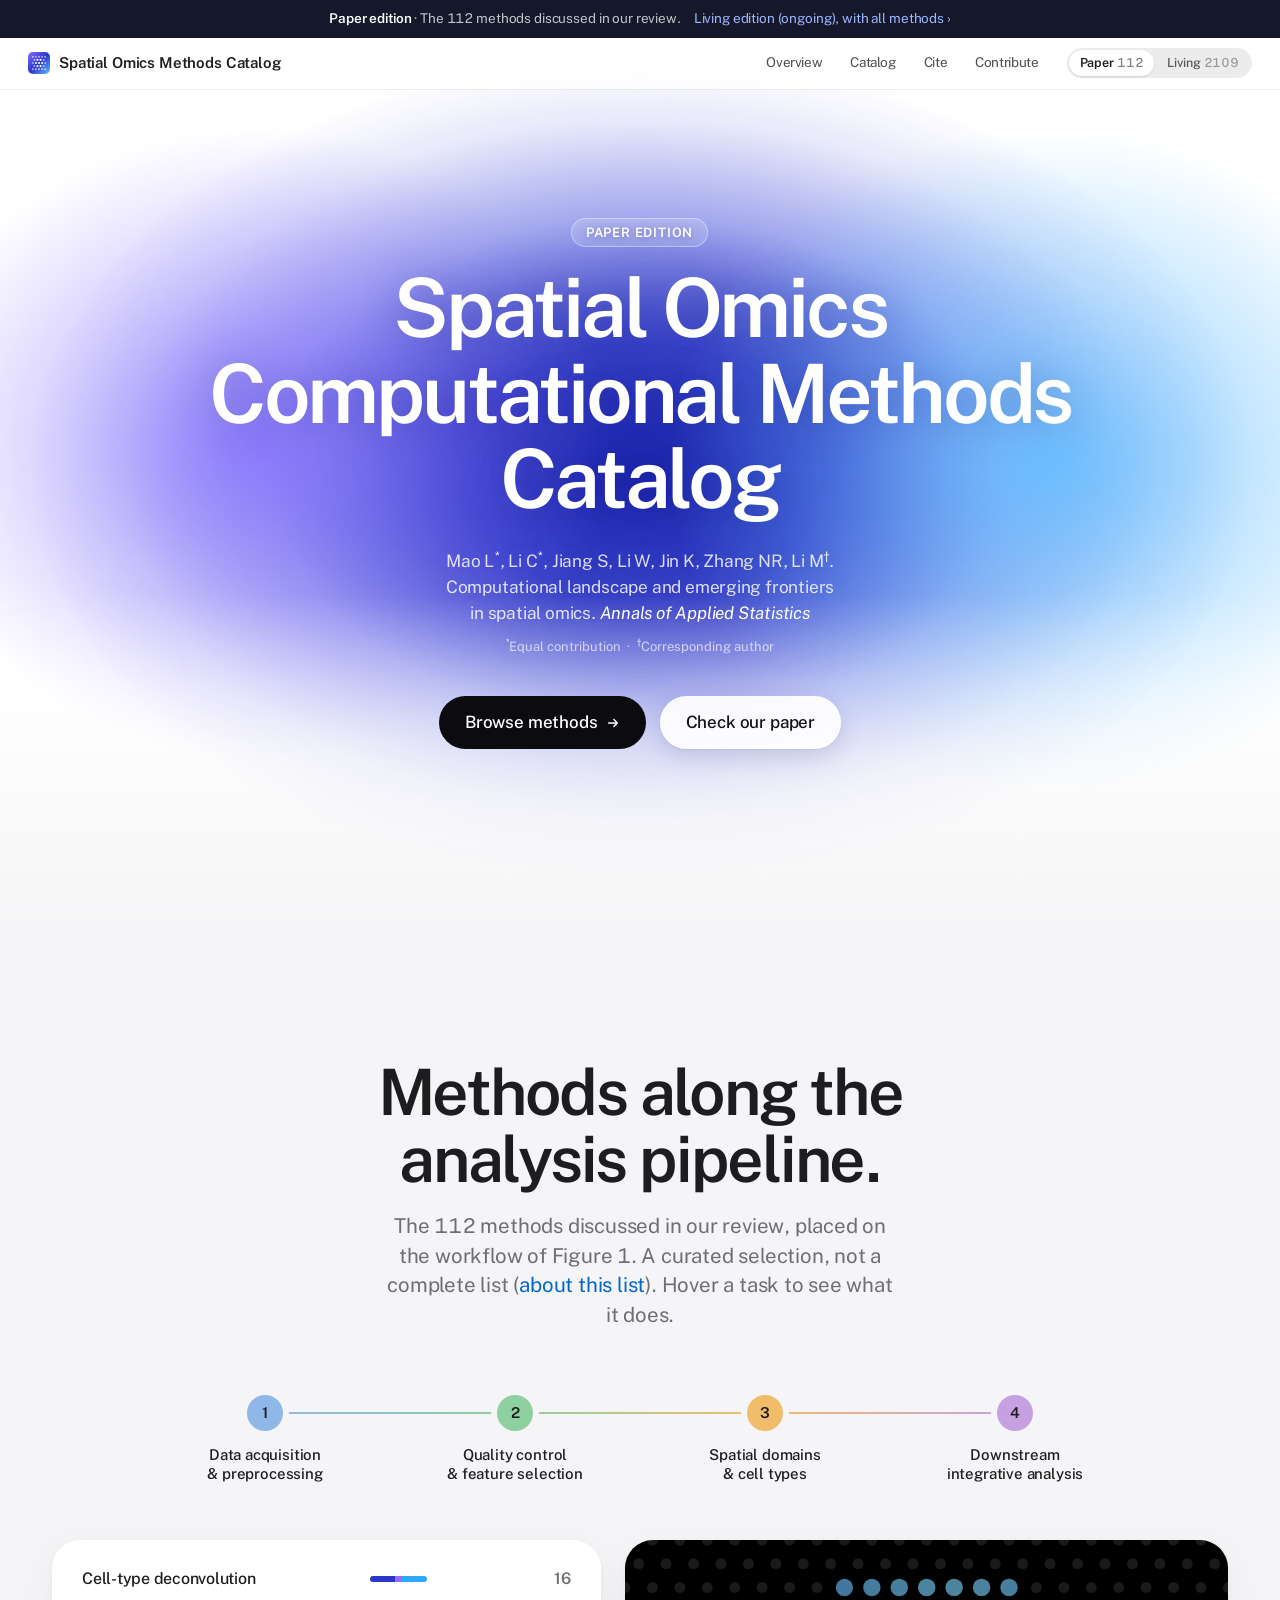
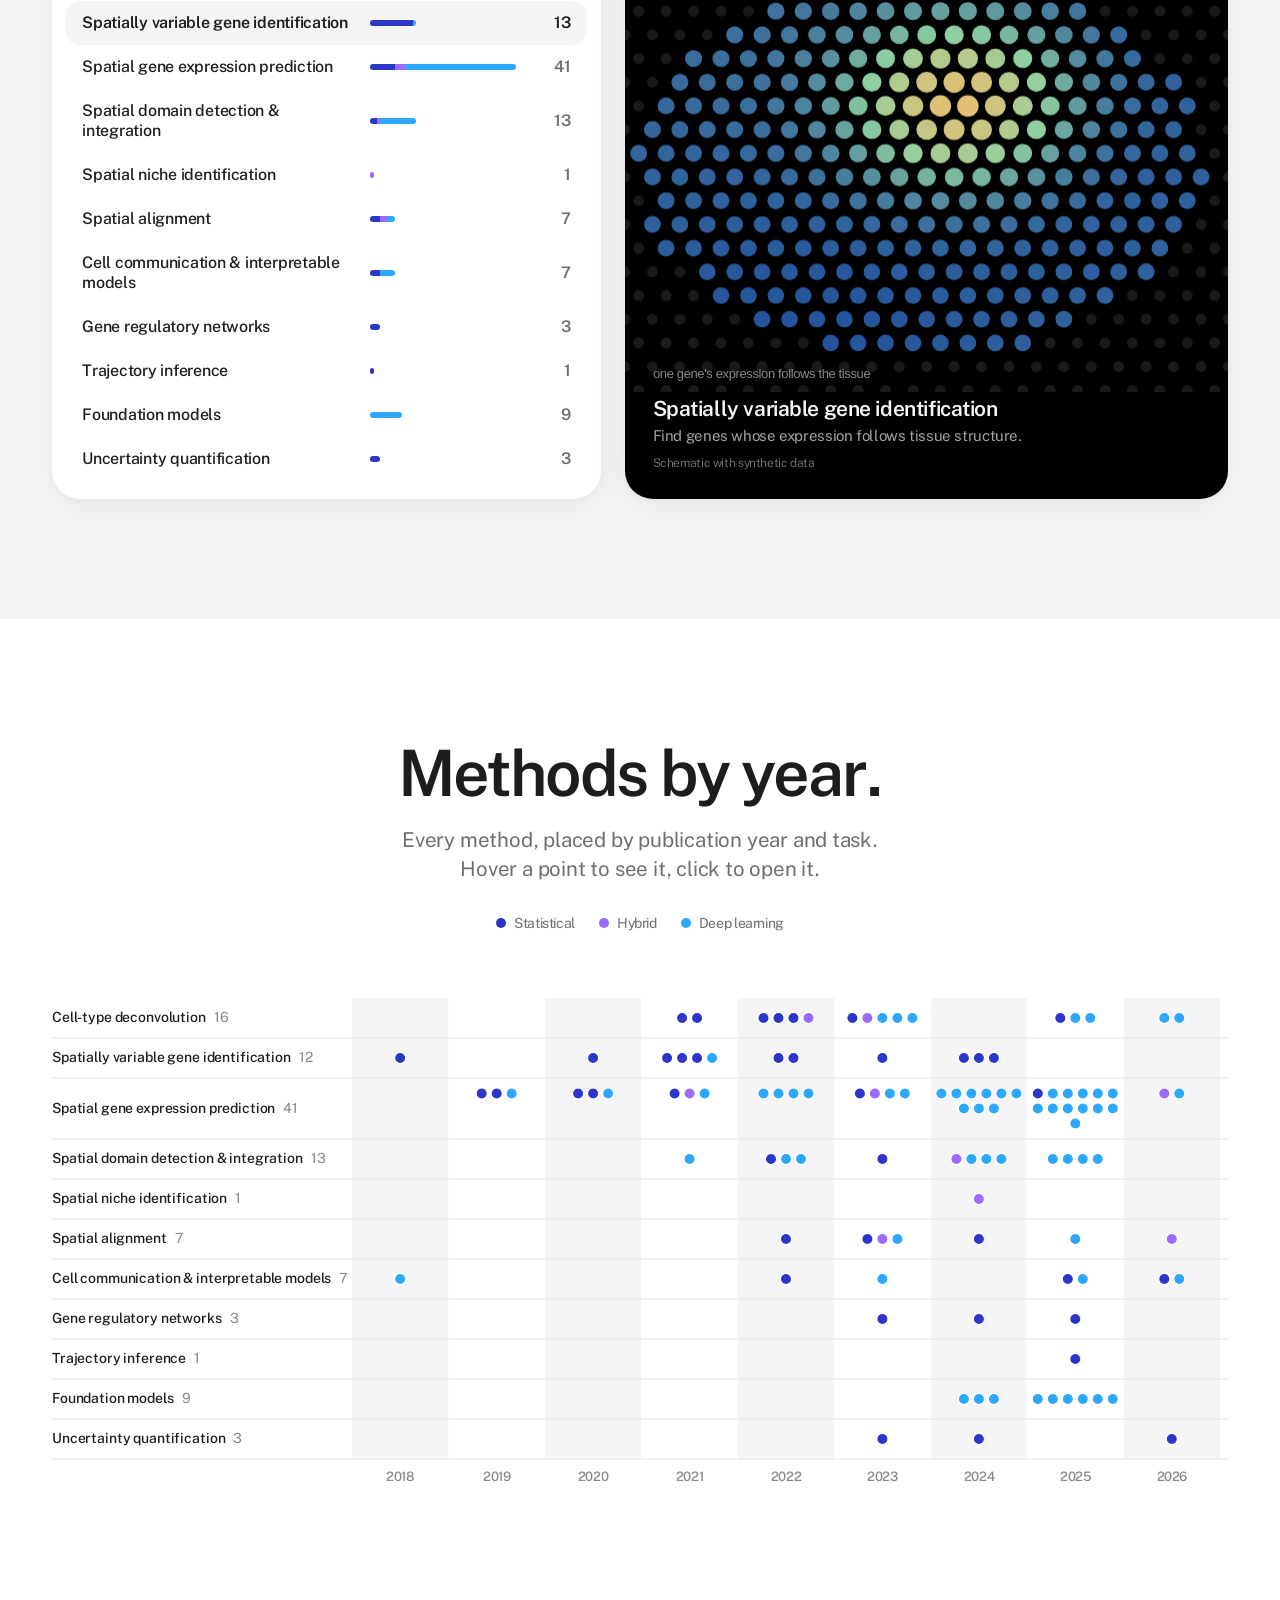
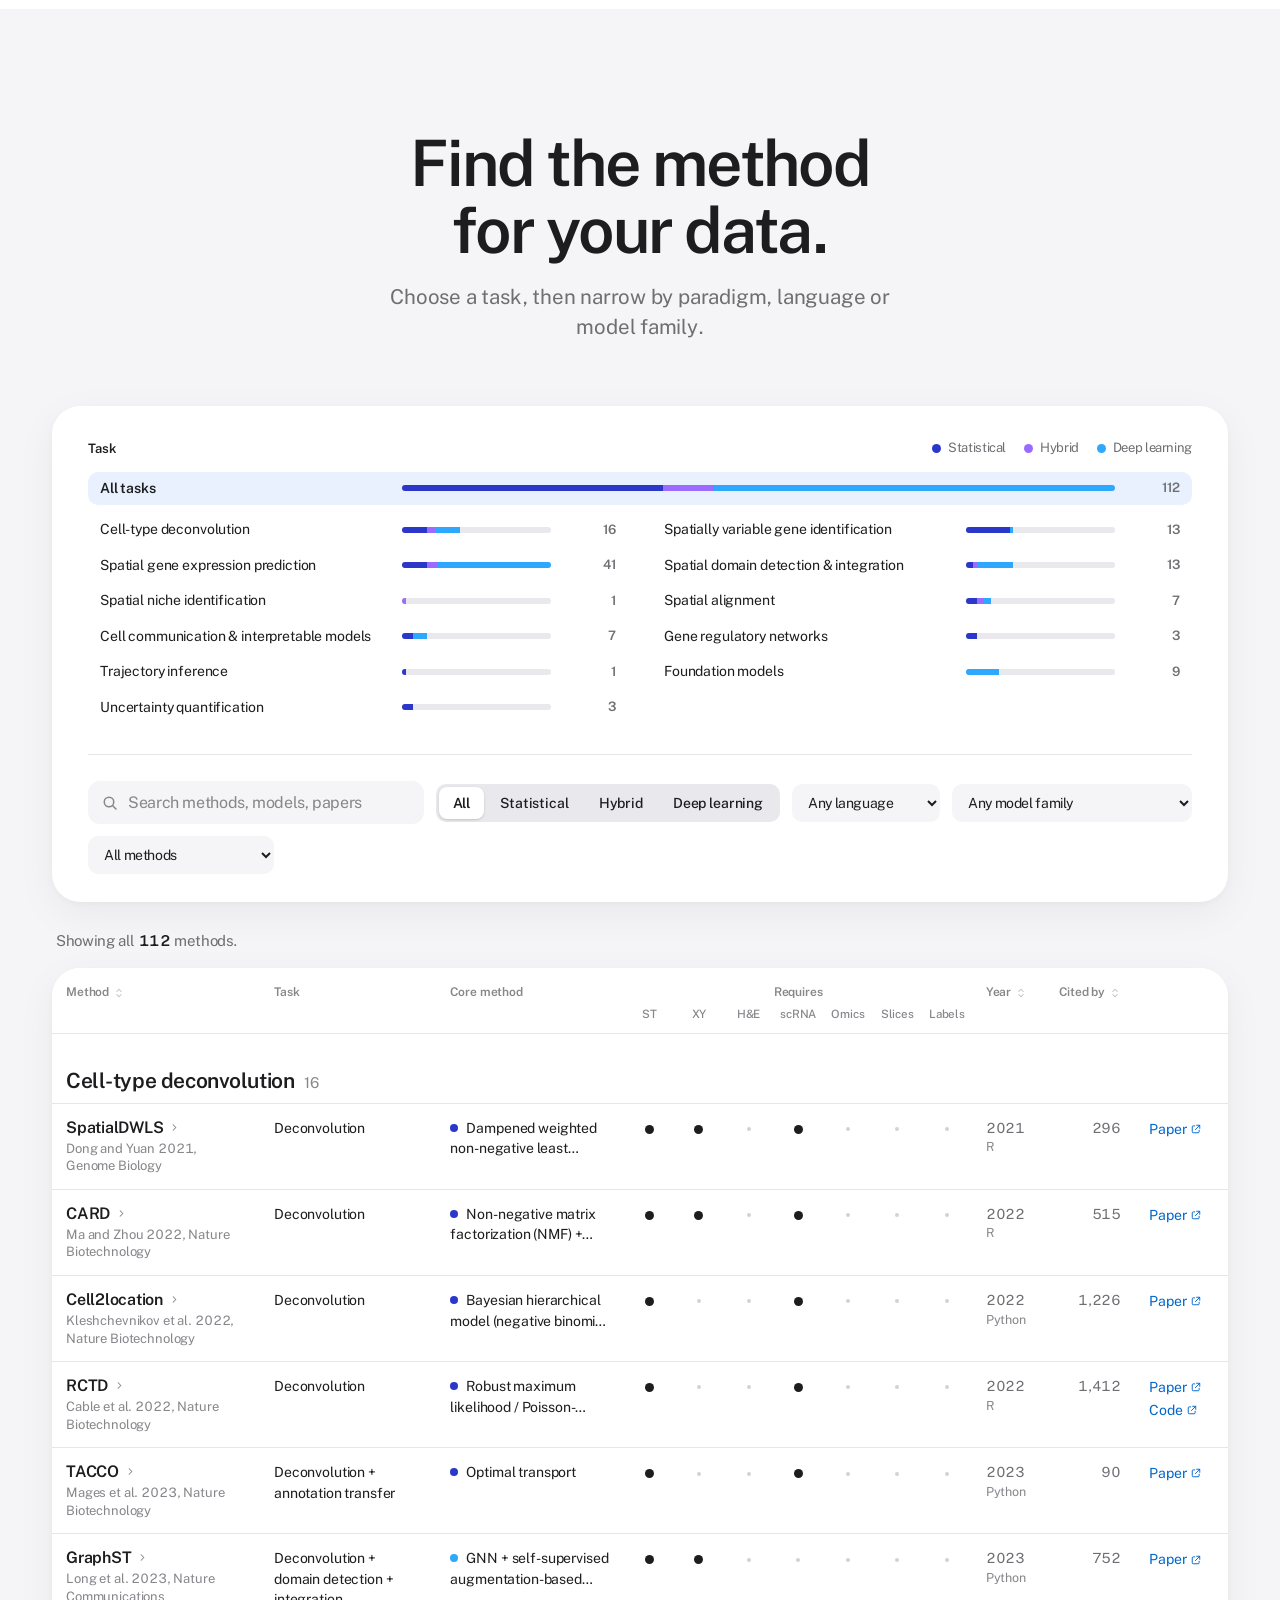
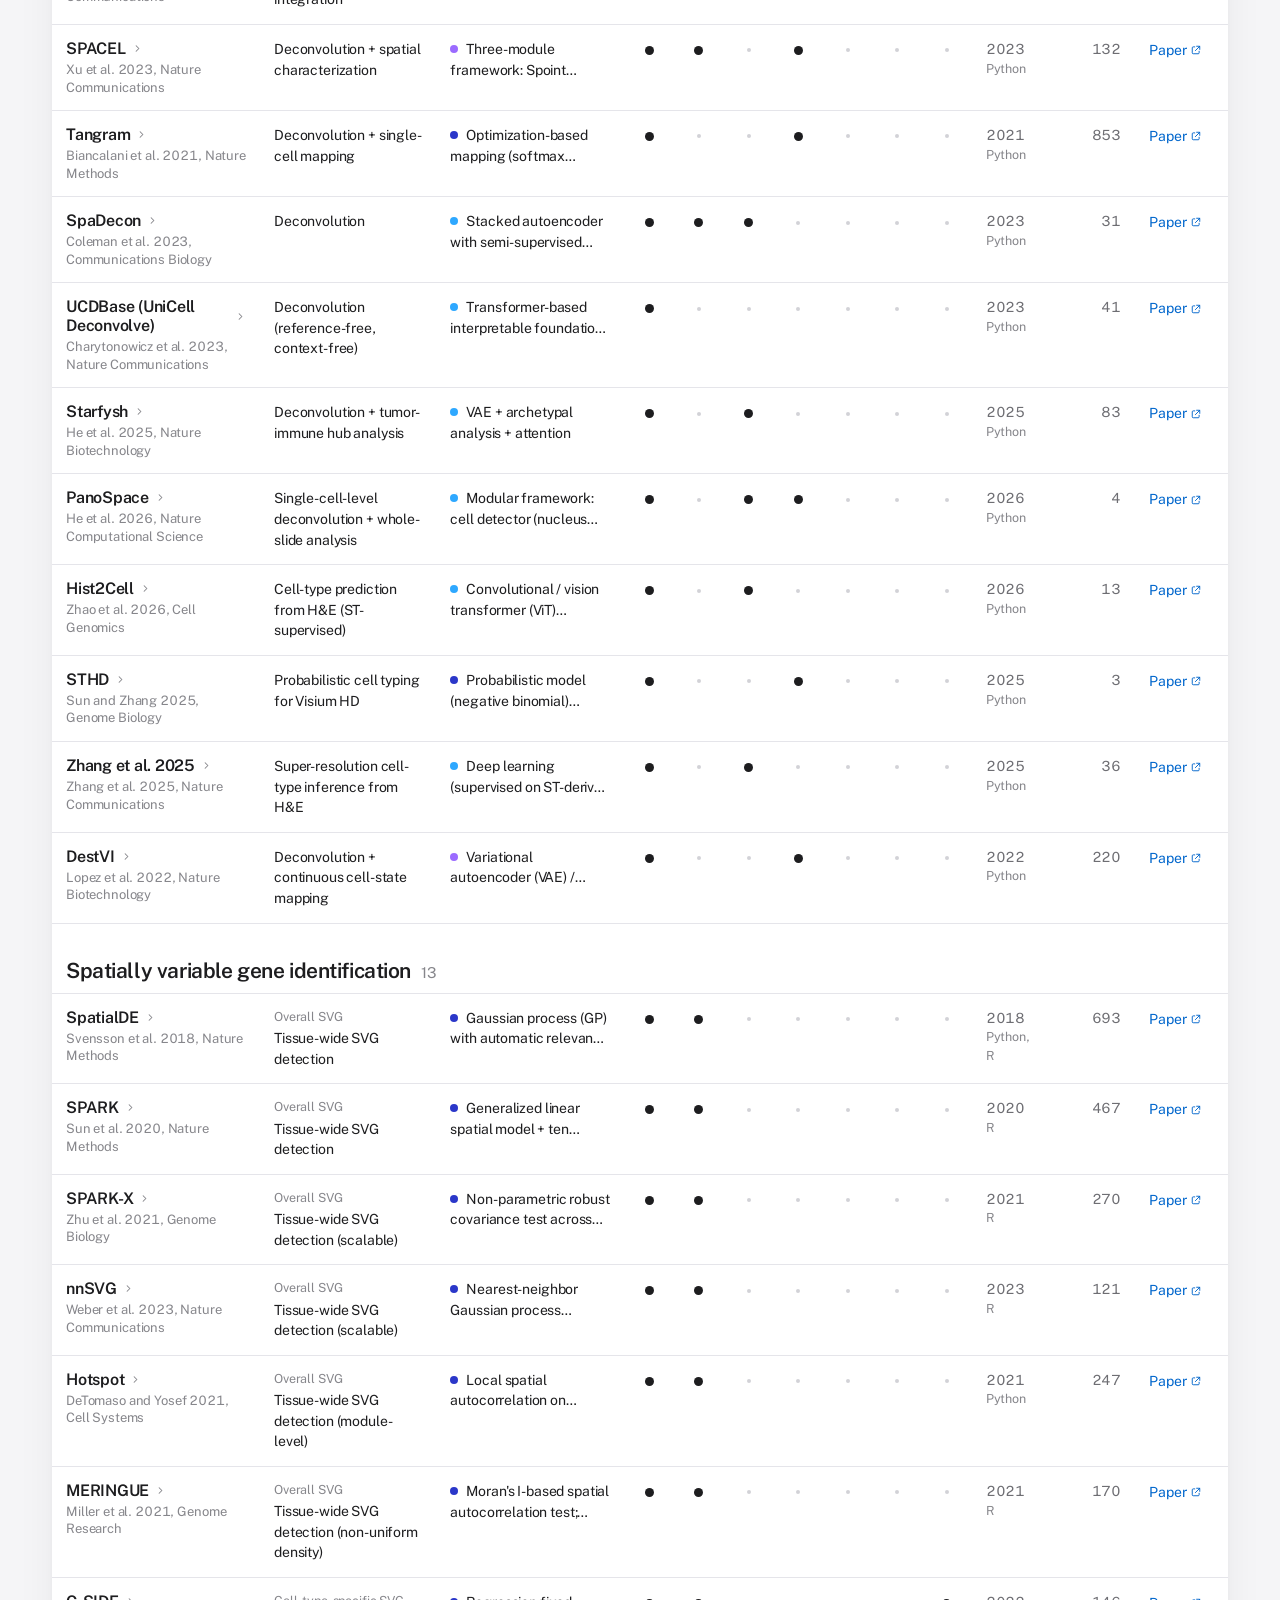
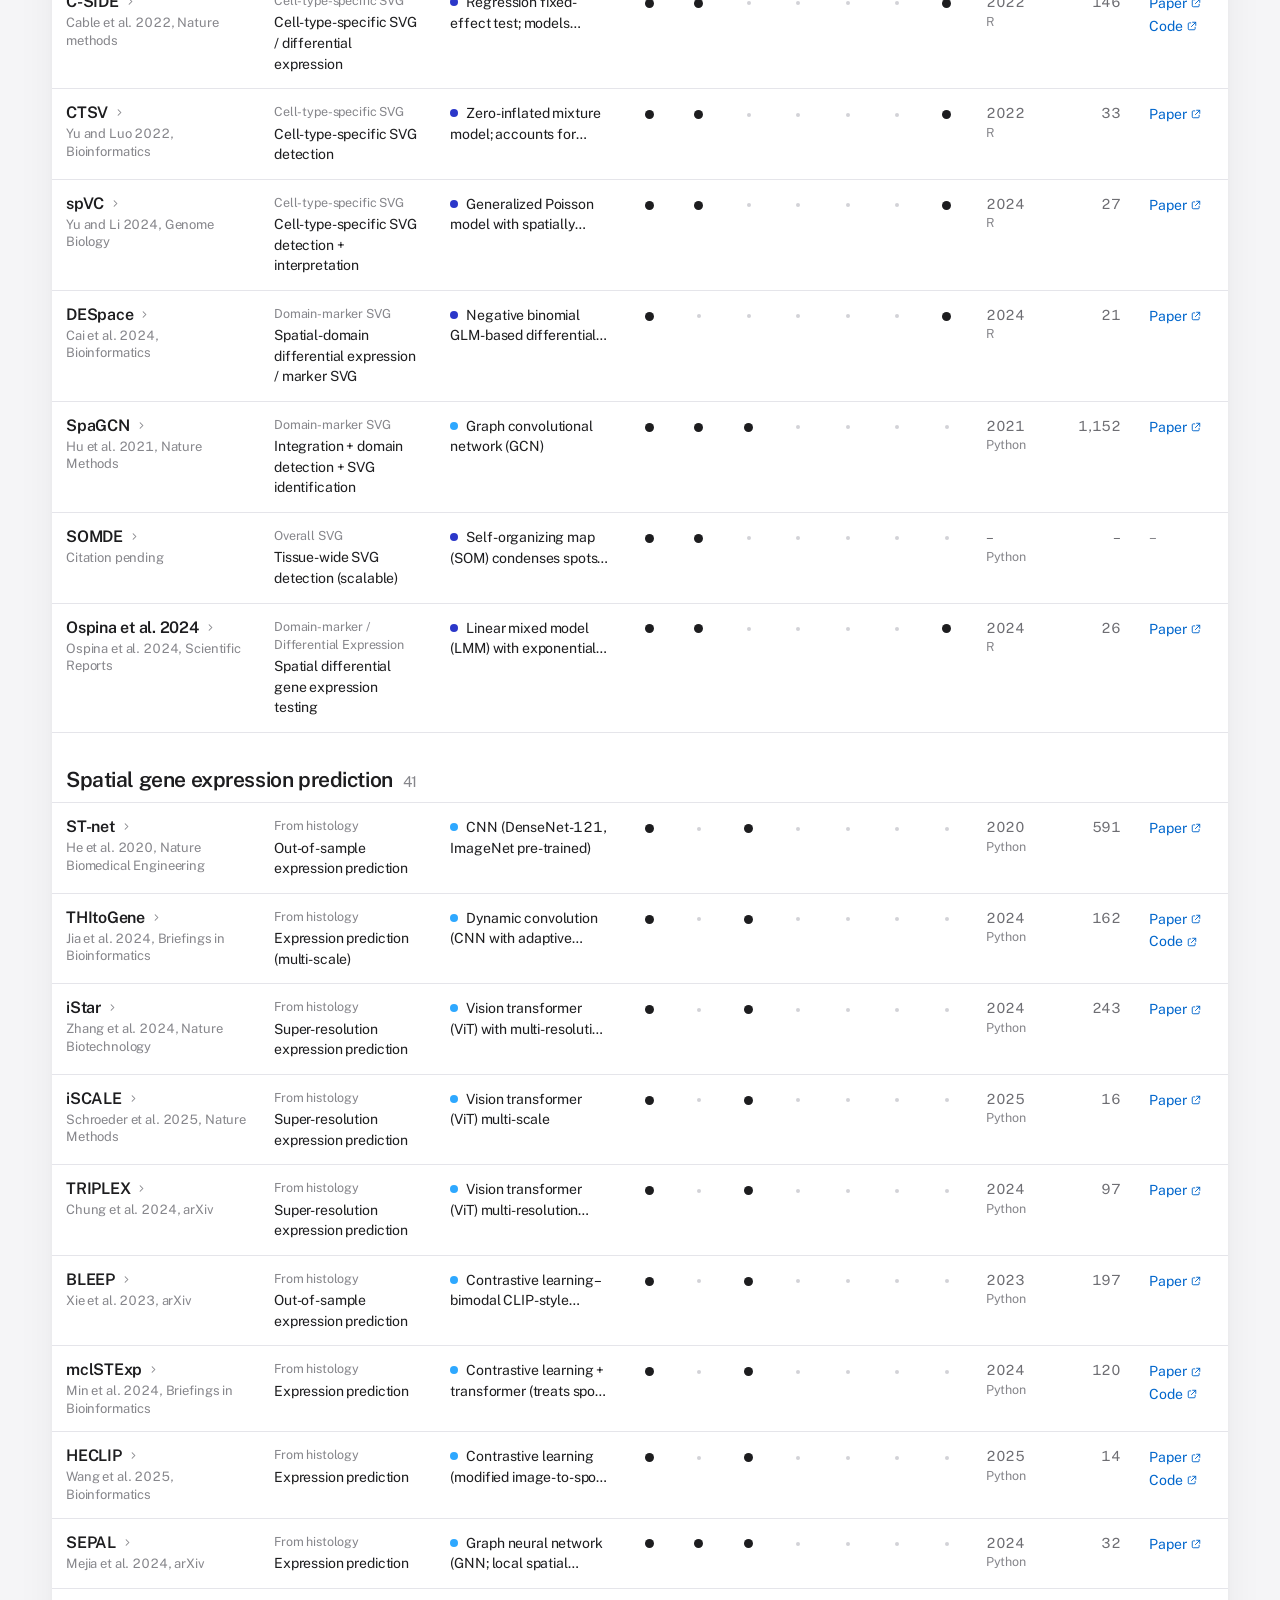
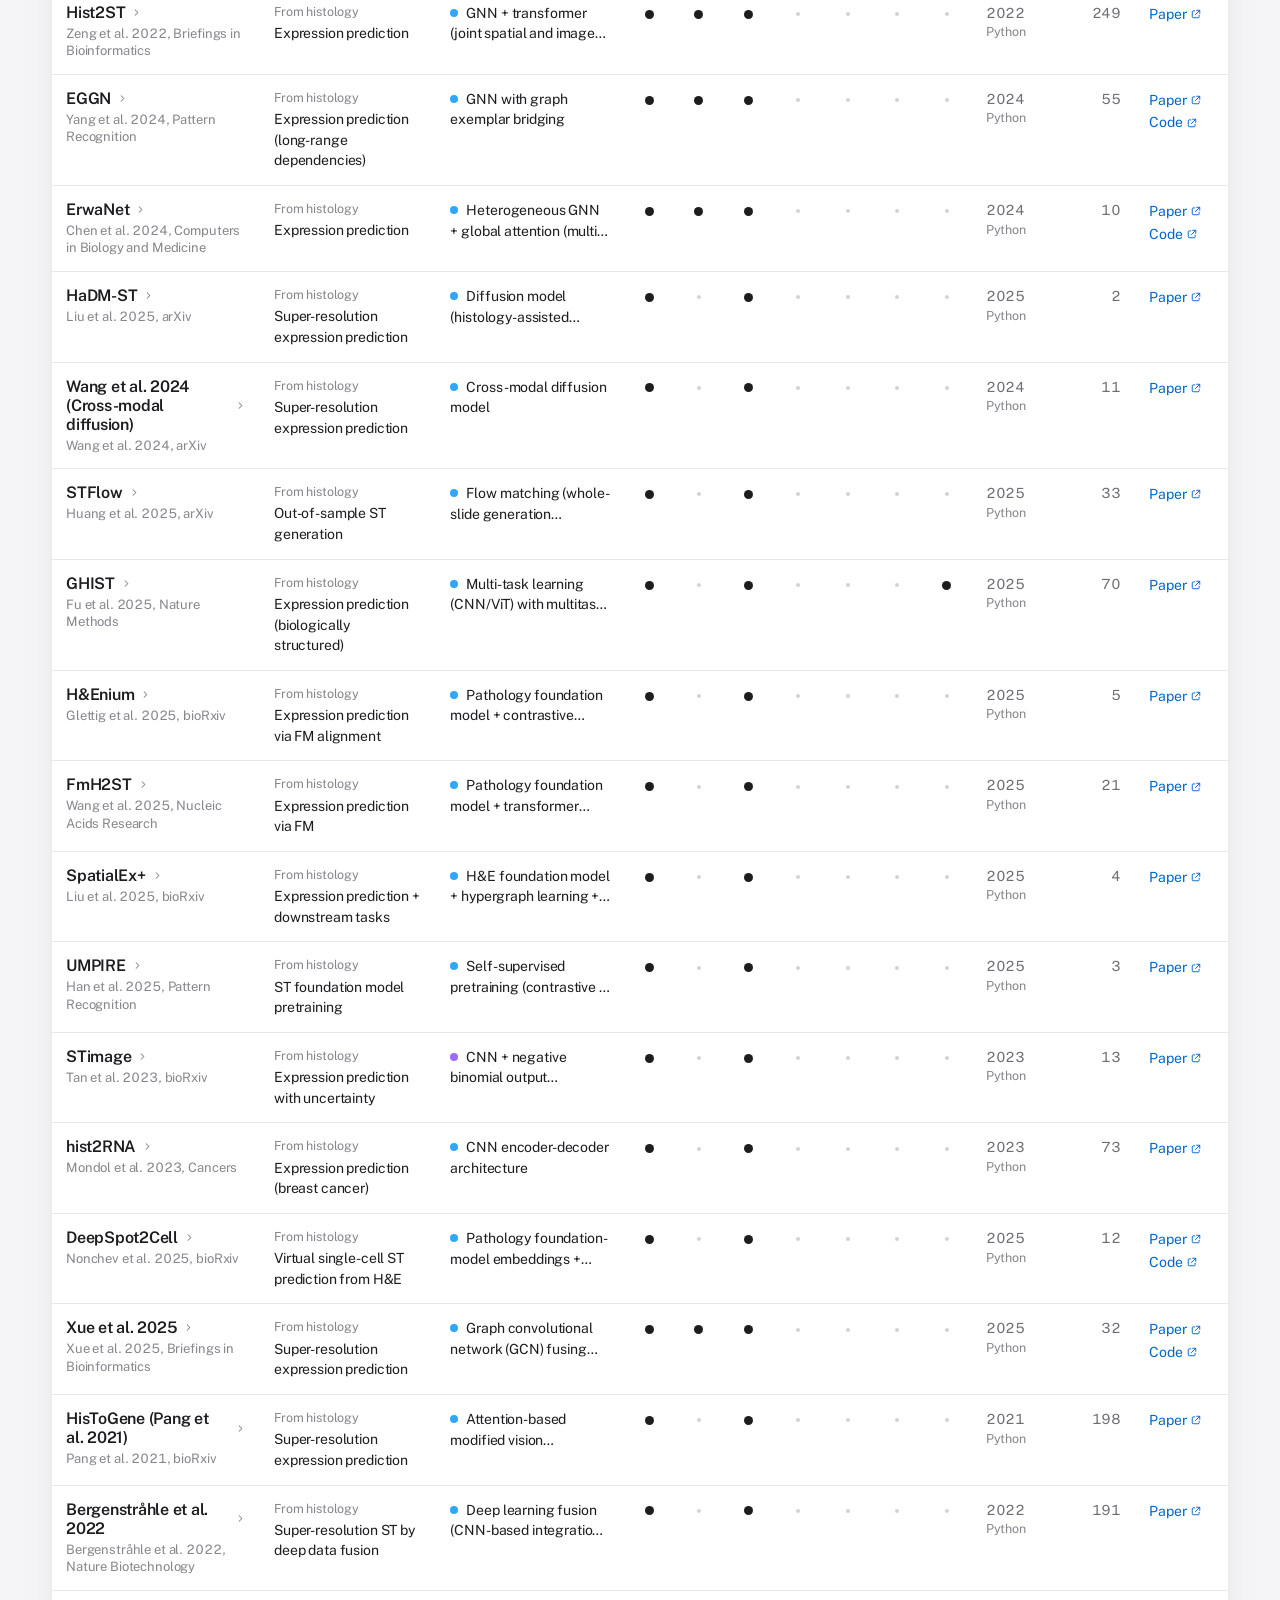
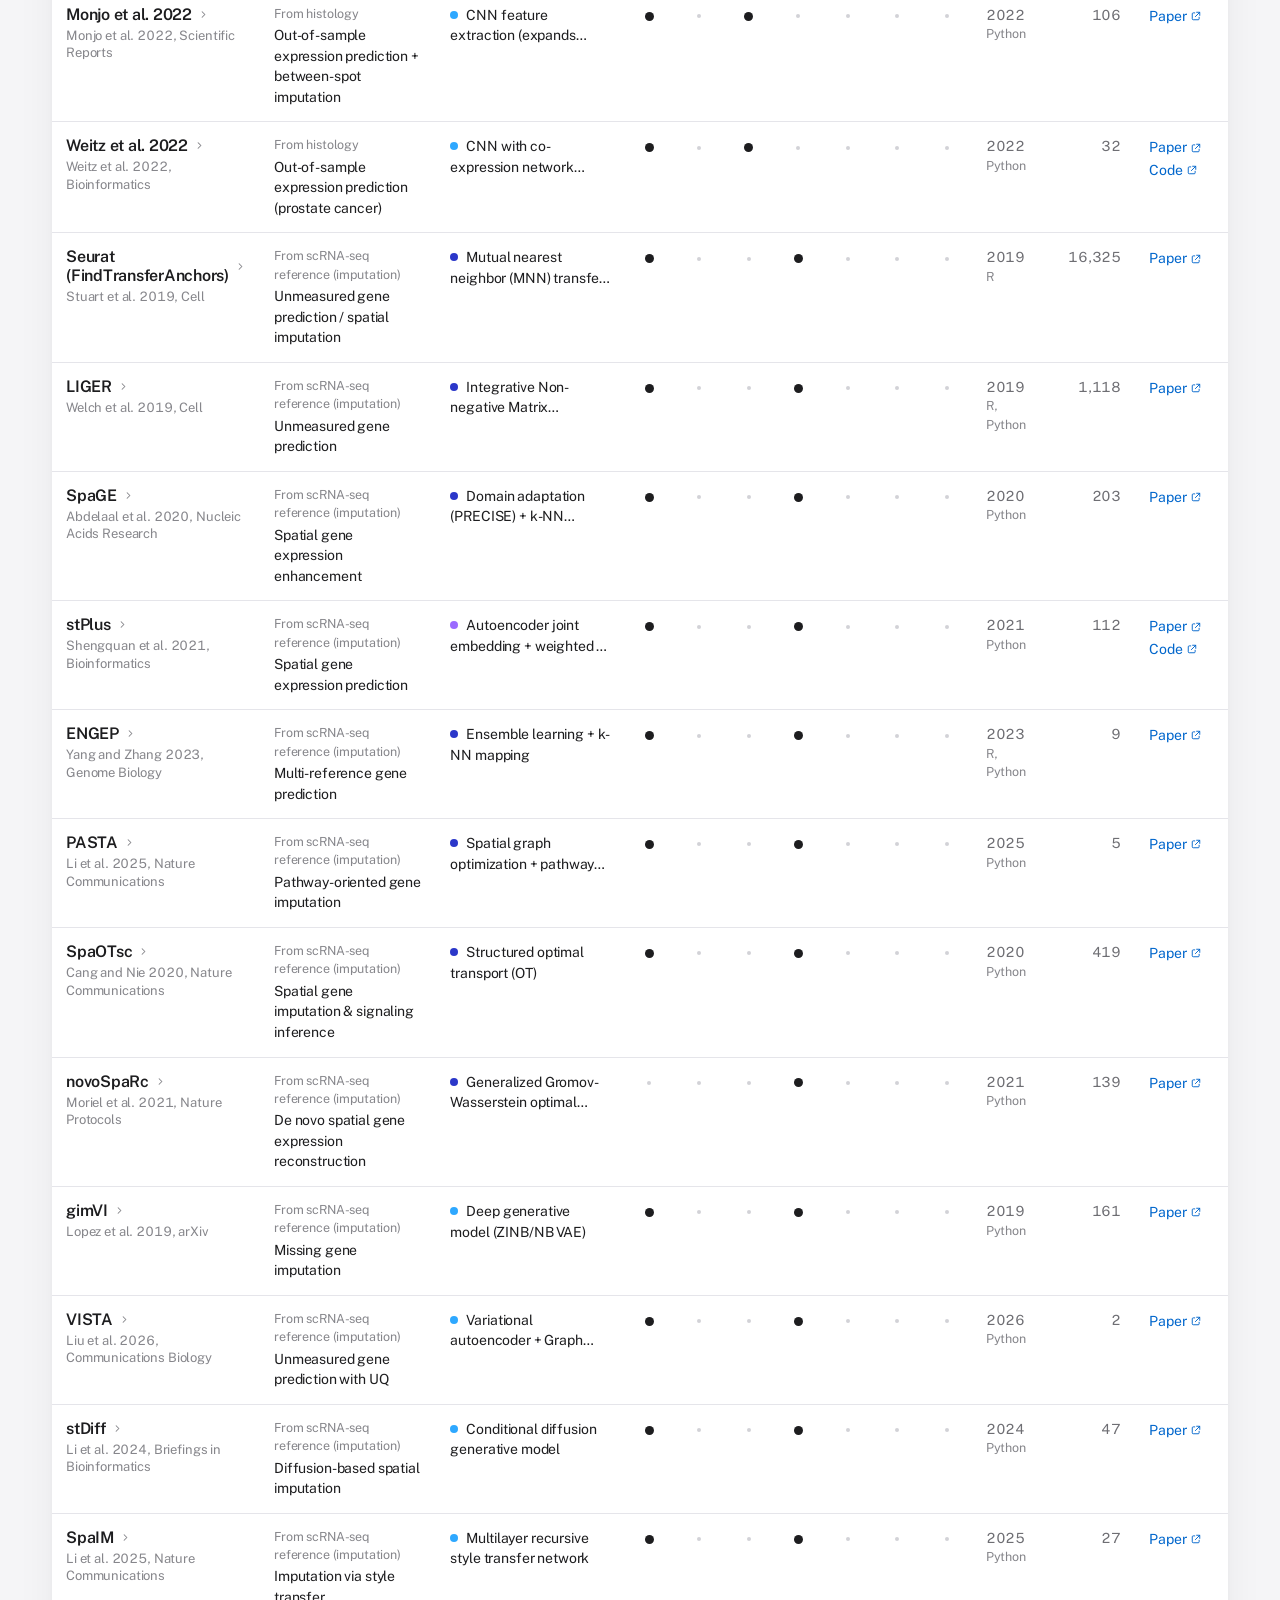
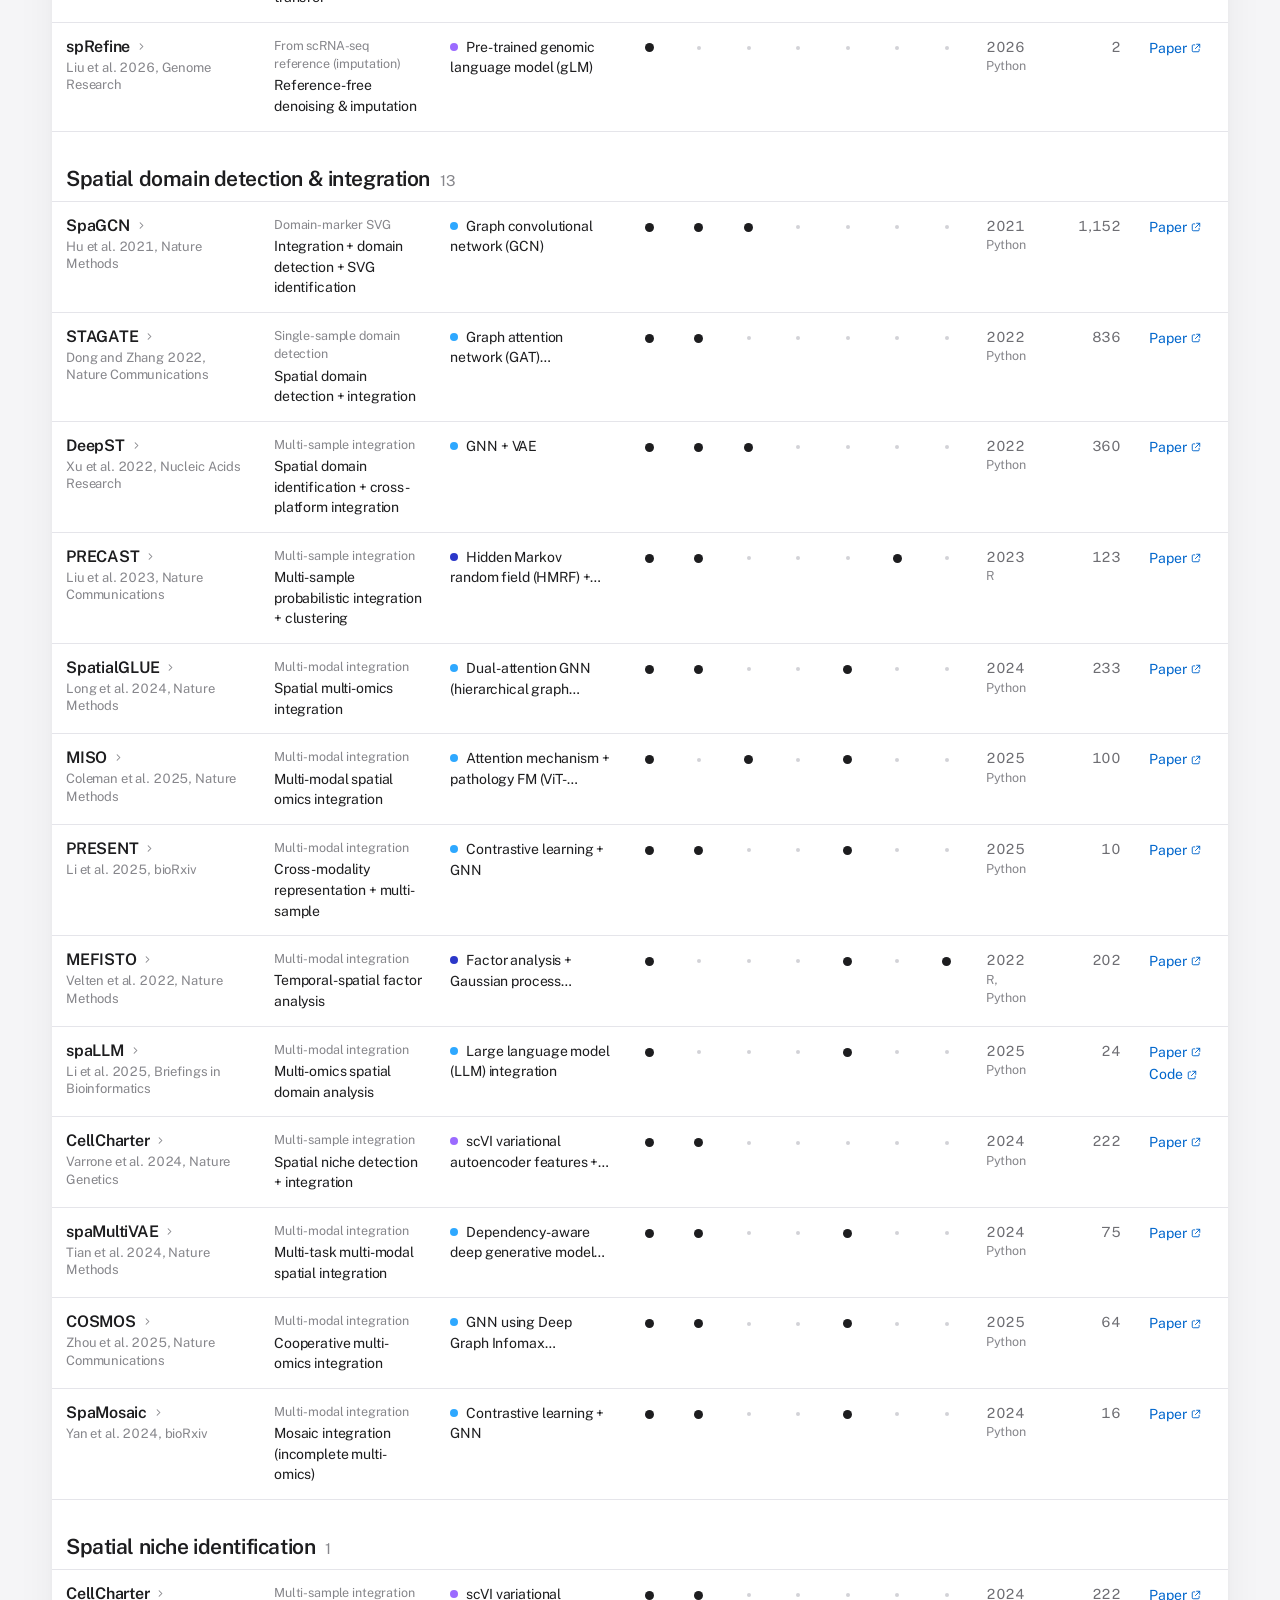
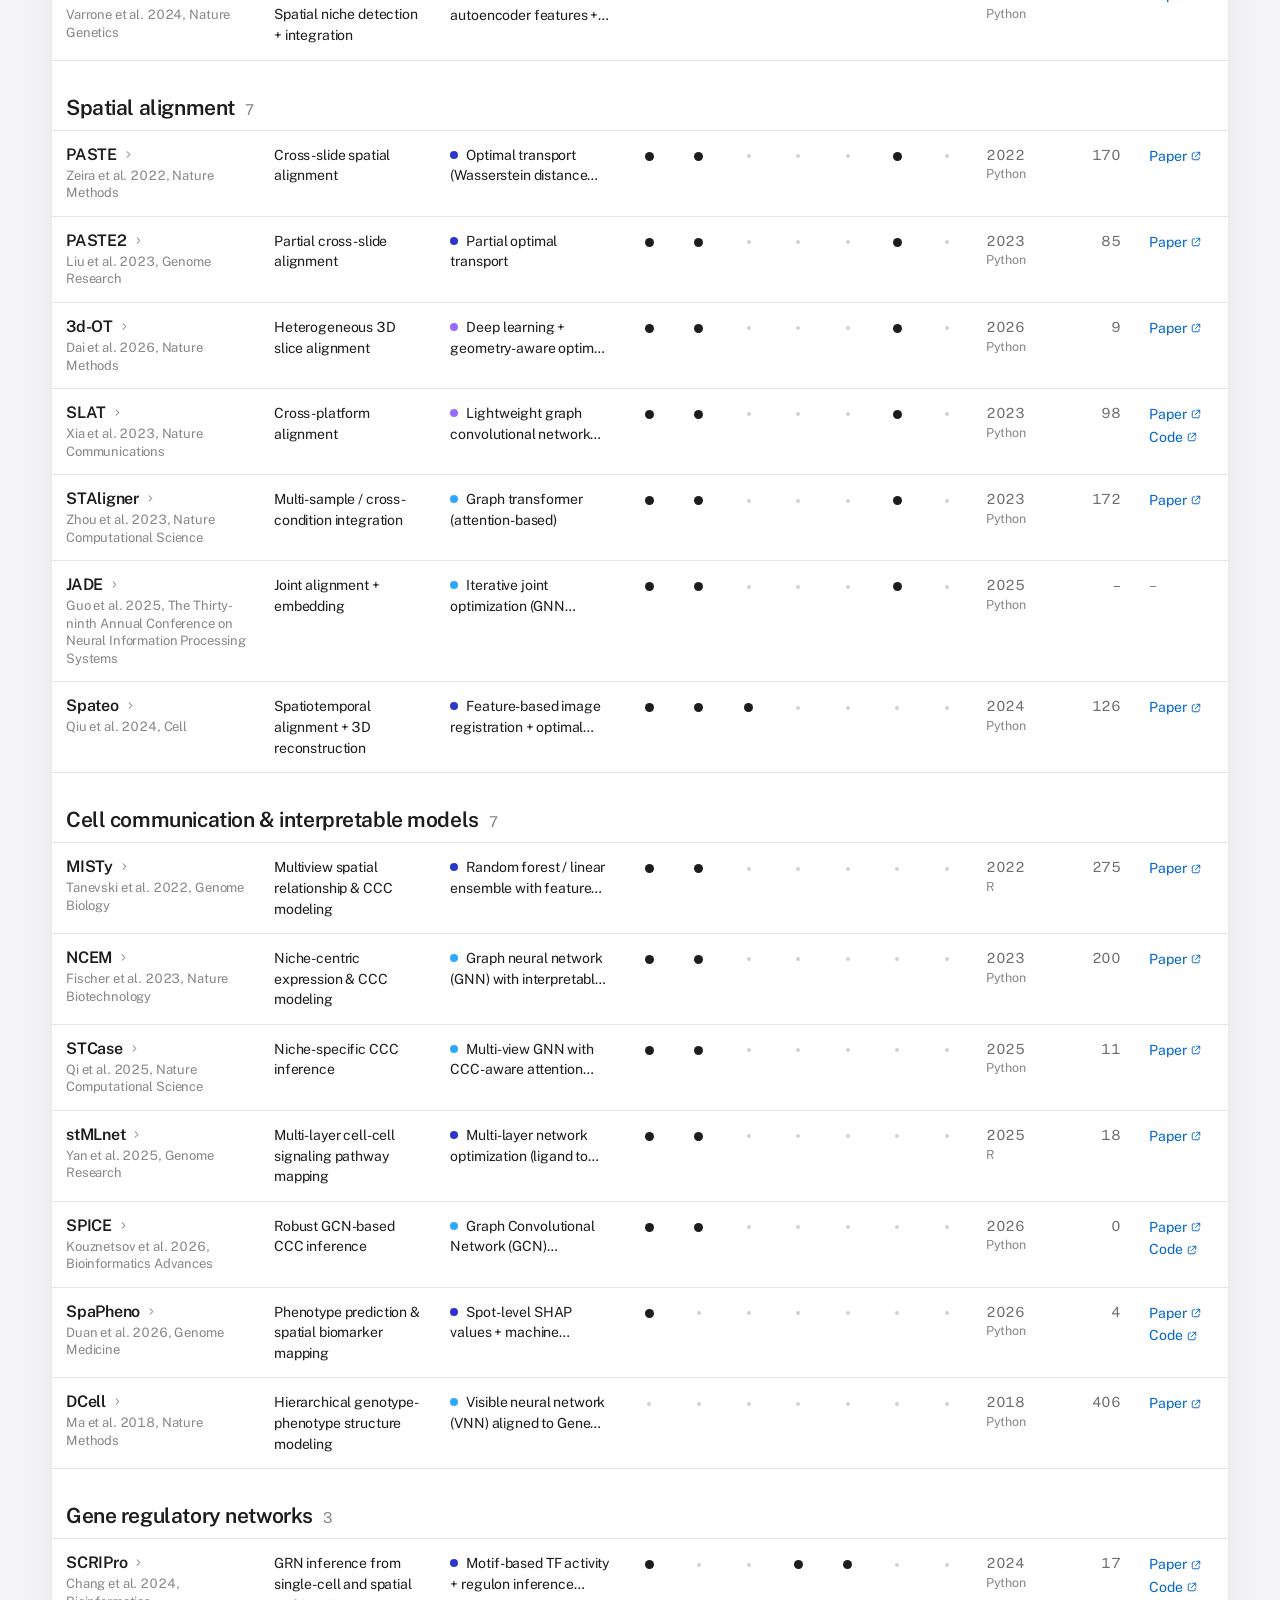
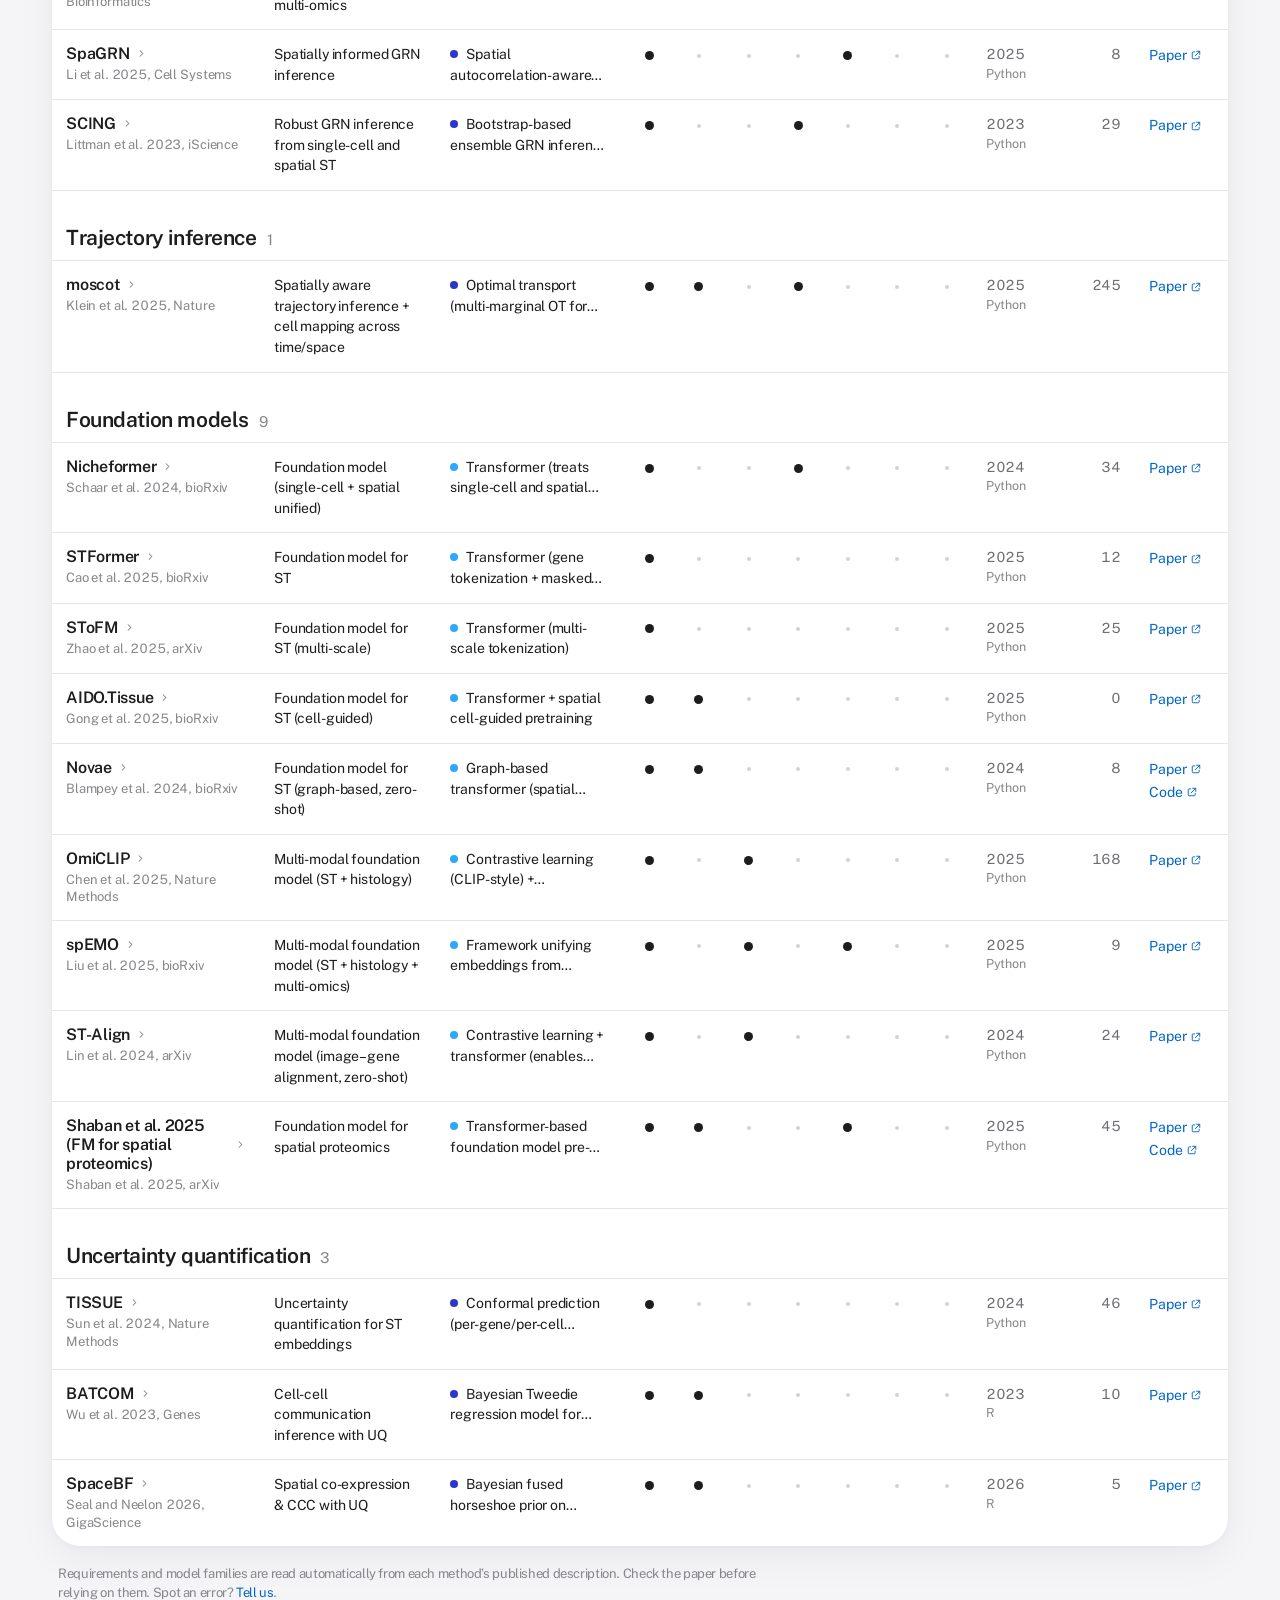
==== commit 08a89cbb: "Living edition: add ~1,800 methods from 2024-2026 and expand categories to 19 Methods found by a fiv" ====
--- a/docs/index.html
+++ b/docs/index.html
@@ -34,7 +34,7 @@
 <link rel="preconnect" href="https://fonts.googleapis.com">
 <link rel="preconnect" href="https://fonts.gstatic.com" crossorigin>
 <link href="https://fonts.googleapis.com/css2?family=Public+Sans:ital,wght@0,400;0,500;0,600;0,700;1,400&display=swap" rel="stylesheet">
-<link rel="stylesheet" href="assets/style.css?v=20261119162608">
+<link rel="stylesheet" href="assets/style.css?v=20261120230356">
 </head>
 <body>
 <svg width="0" height="0" style="position:absolute" aria-hidden="true">
@@ -165,6 +165,9 @@
         </label>
         <label class="sel"><span class="sr">Model family</span>
           <select id="model"><option value="">Any model family</option></select>
+        </label>
+        <label class="sel" id="design-wrap" hidden><span class="sr">Spatial design</span>
+          <select id="design"><option value="">All methods</option><option value="spatial">Spatial-specific only</option></select>
         </label>
       </section>
     </div>
@@ -252,9 +255,9 @@
   </div>
 </footer>
 
-<script src="data/methods.js?v=20261119162608"></script>
-<script src="assets/app.js?v=20261119162608"></script>
-<script src="assets/hero.js?v=20261119162608"></script>
-<script src="assets/cover.js?v=20261119162608"></script>
+<script src="data/methods.js?v=20261120230356"></script>
+<script src="assets/app.js?v=20261120230356"></script>
+<script src="assets/hero.js?v=20261120230356"></script>
+<script src="assets/cover.js?v=20261120230356"></script>
 </body>
 </html>
--- a/docs/assets/style.css
+++ b/docs/assets/style.css
@@ -470,6 +470,8 @@
 /* Methods added after the review */
 .badge-new { display: inline-block; margin: 2px 0 2px 2px; padding: 1px 7px; border-radius: 999px; vertical-align: middle;
   font: 600 10.5px/1.5 var(--font); letter-spacing: .02em; text-transform: uppercase; color: var(--hyb); background: color-mix(in srgb, var(--hyb) 14%, transparent); }
+.badge-adapted { display: inline-block; margin: 2px 0 2px 4px; padding: 1px 7px; border-radius: 999px; vertical-align: middle;
+  font: 600 10.5px/1.5 var(--font); letter-spacing: .02em; text-transform: uppercase; color: var(--muted); background: var(--fill, rgba(127,127,127,.12)); }
 .tl-pt.tl-added { stroke: var(--text); stroke-width: 1.6; }
 
 /* Edition bar (top of every page) and cover label */
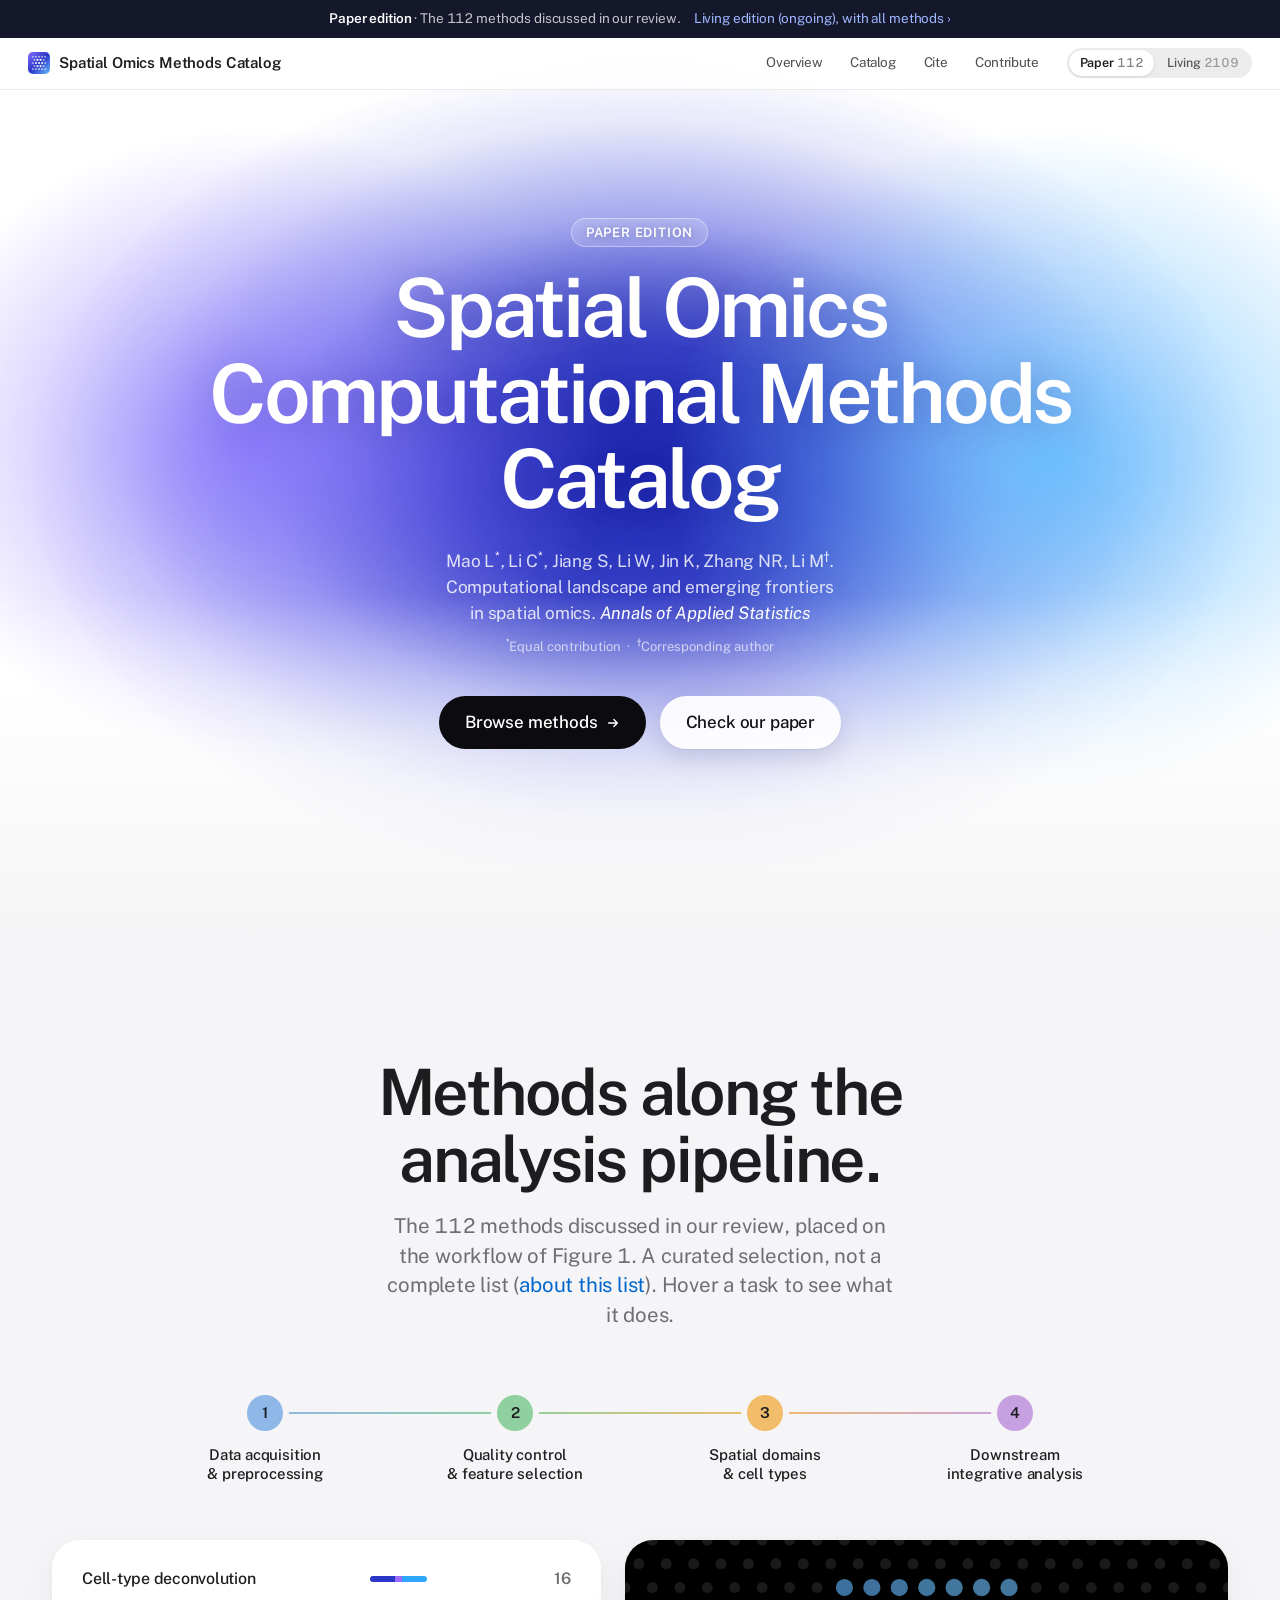
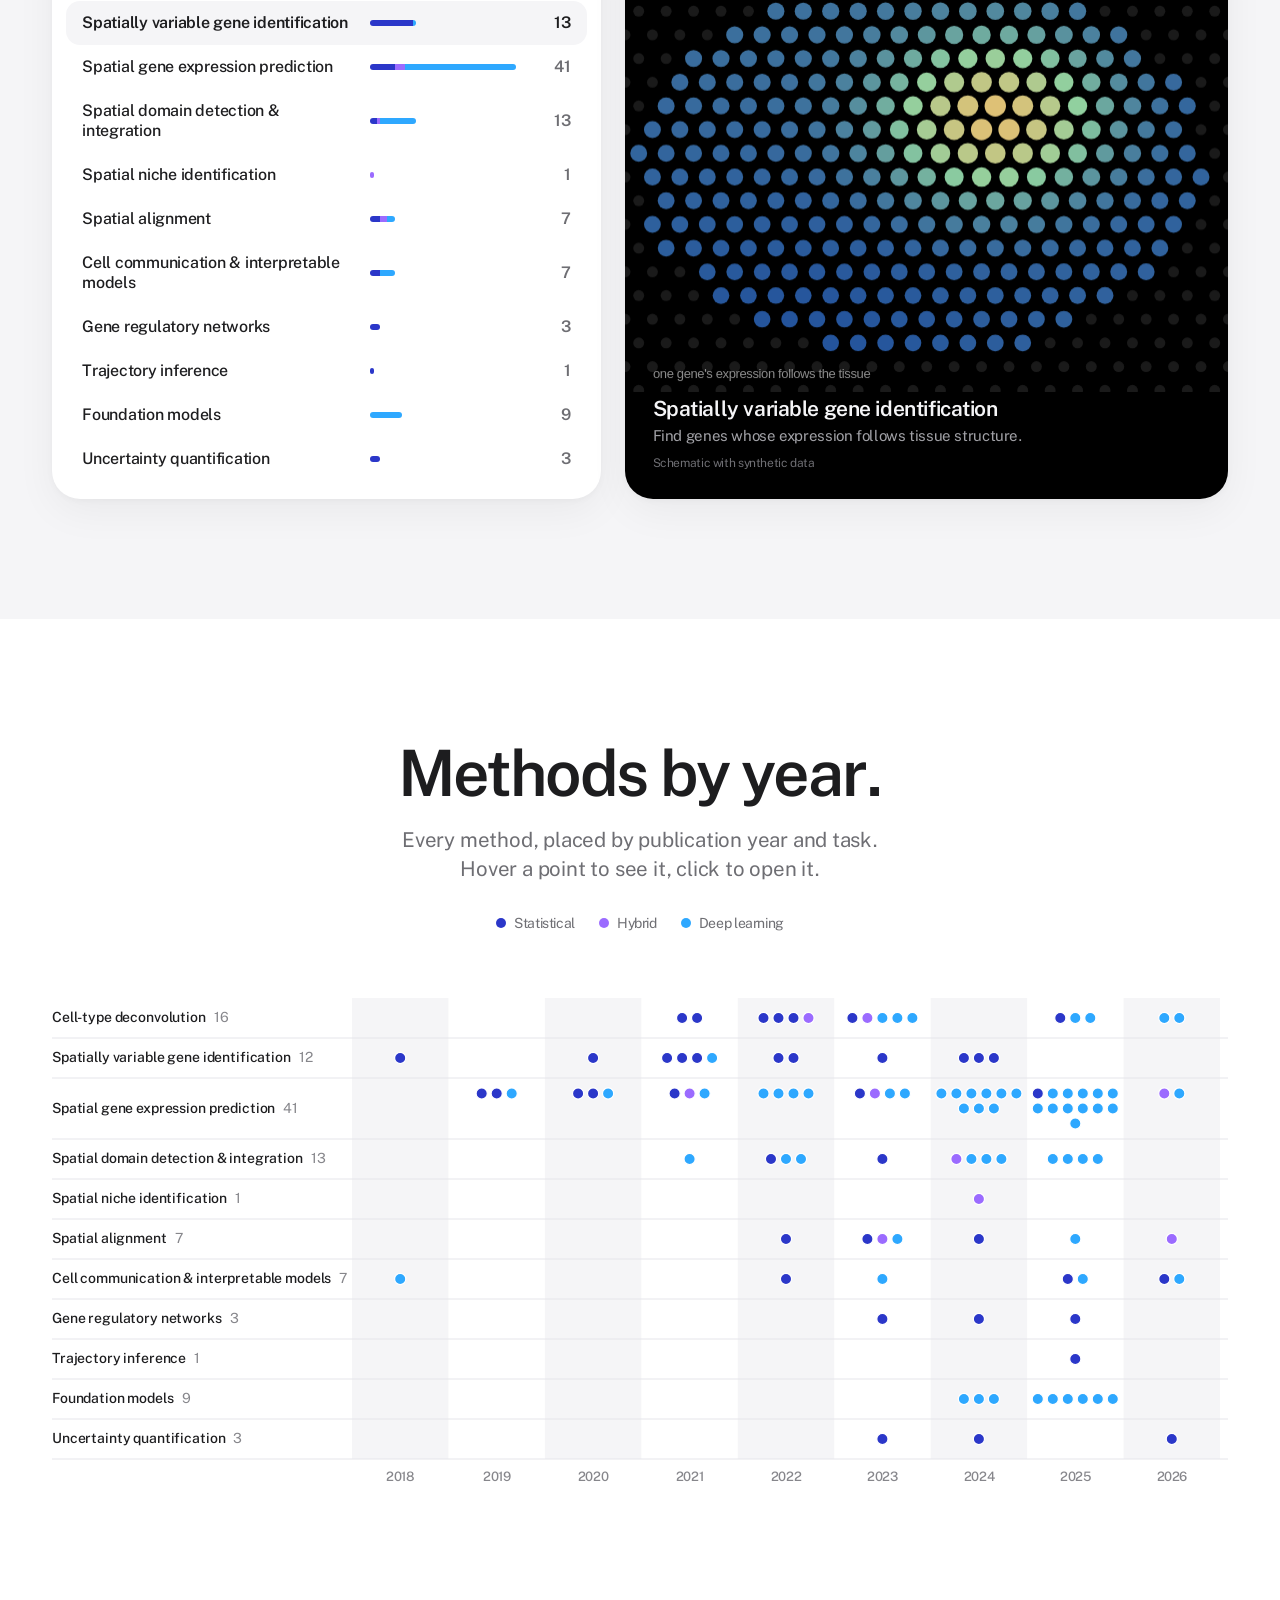
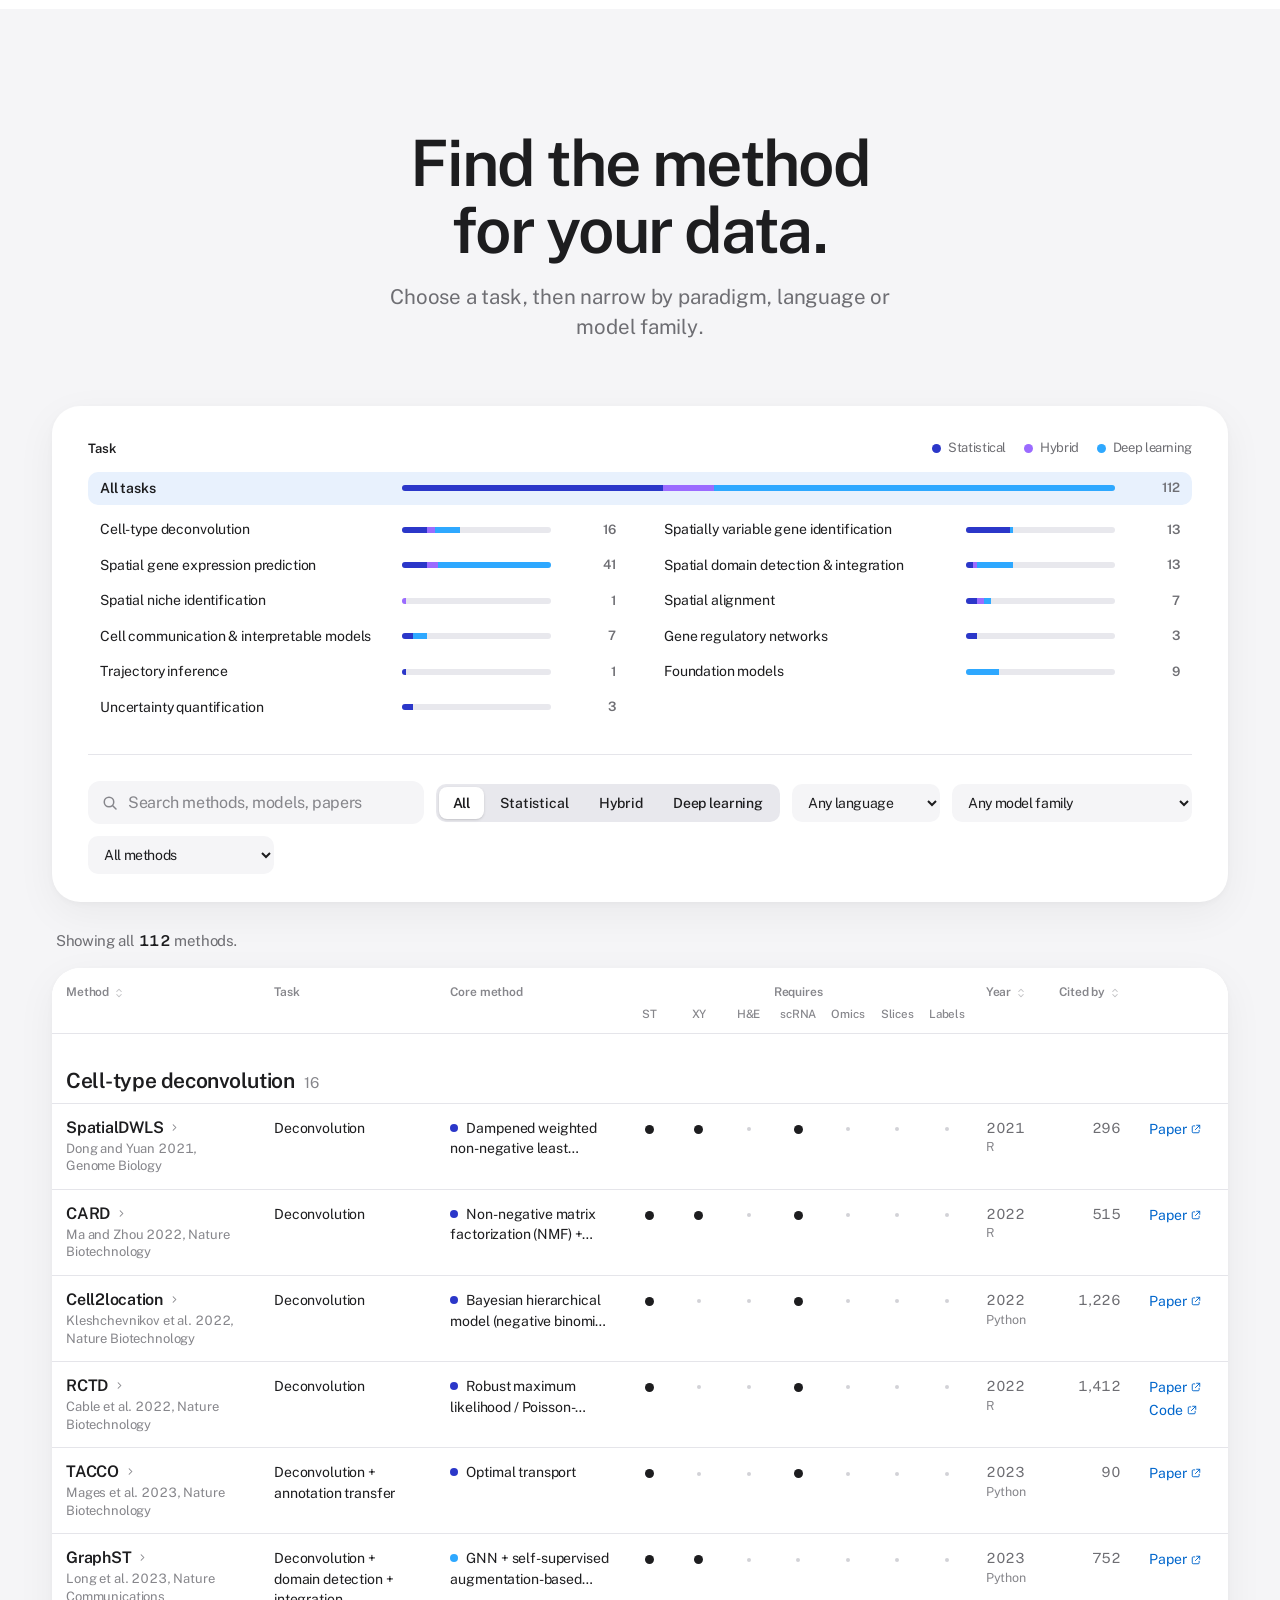
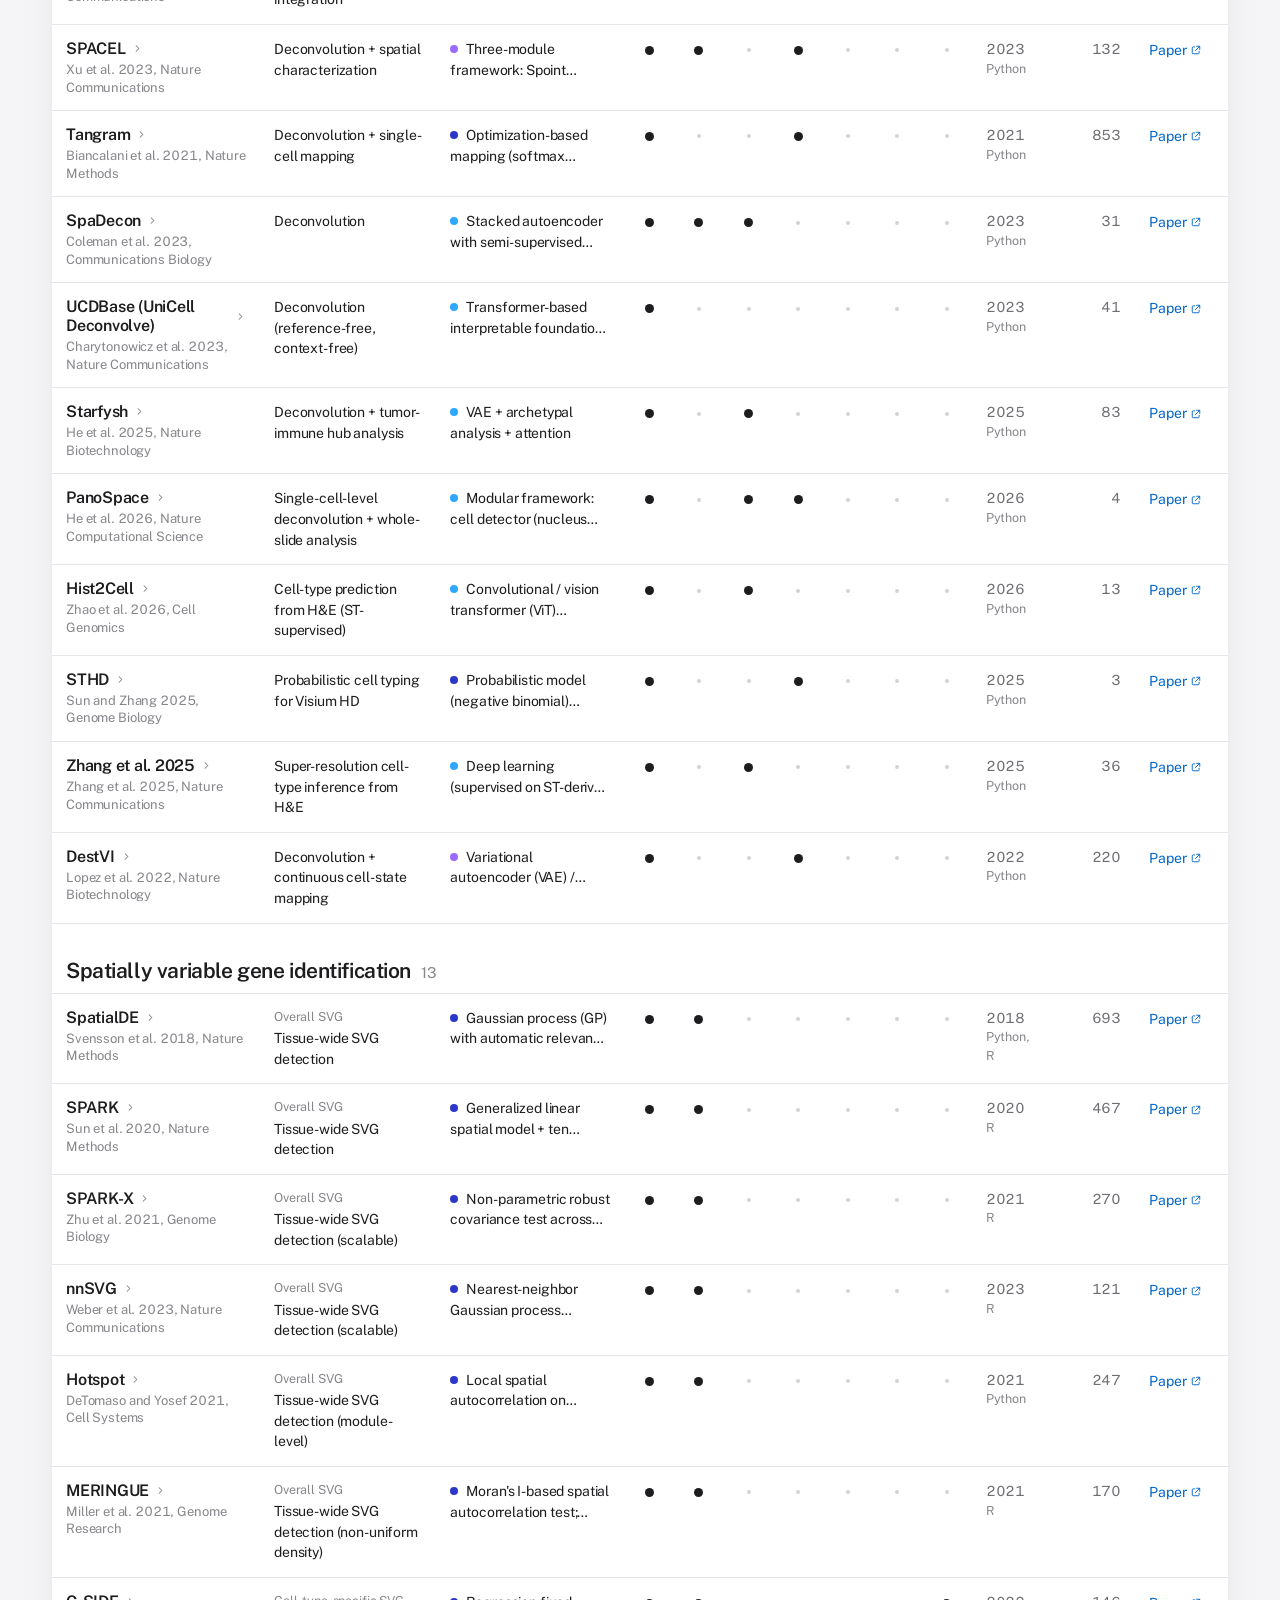
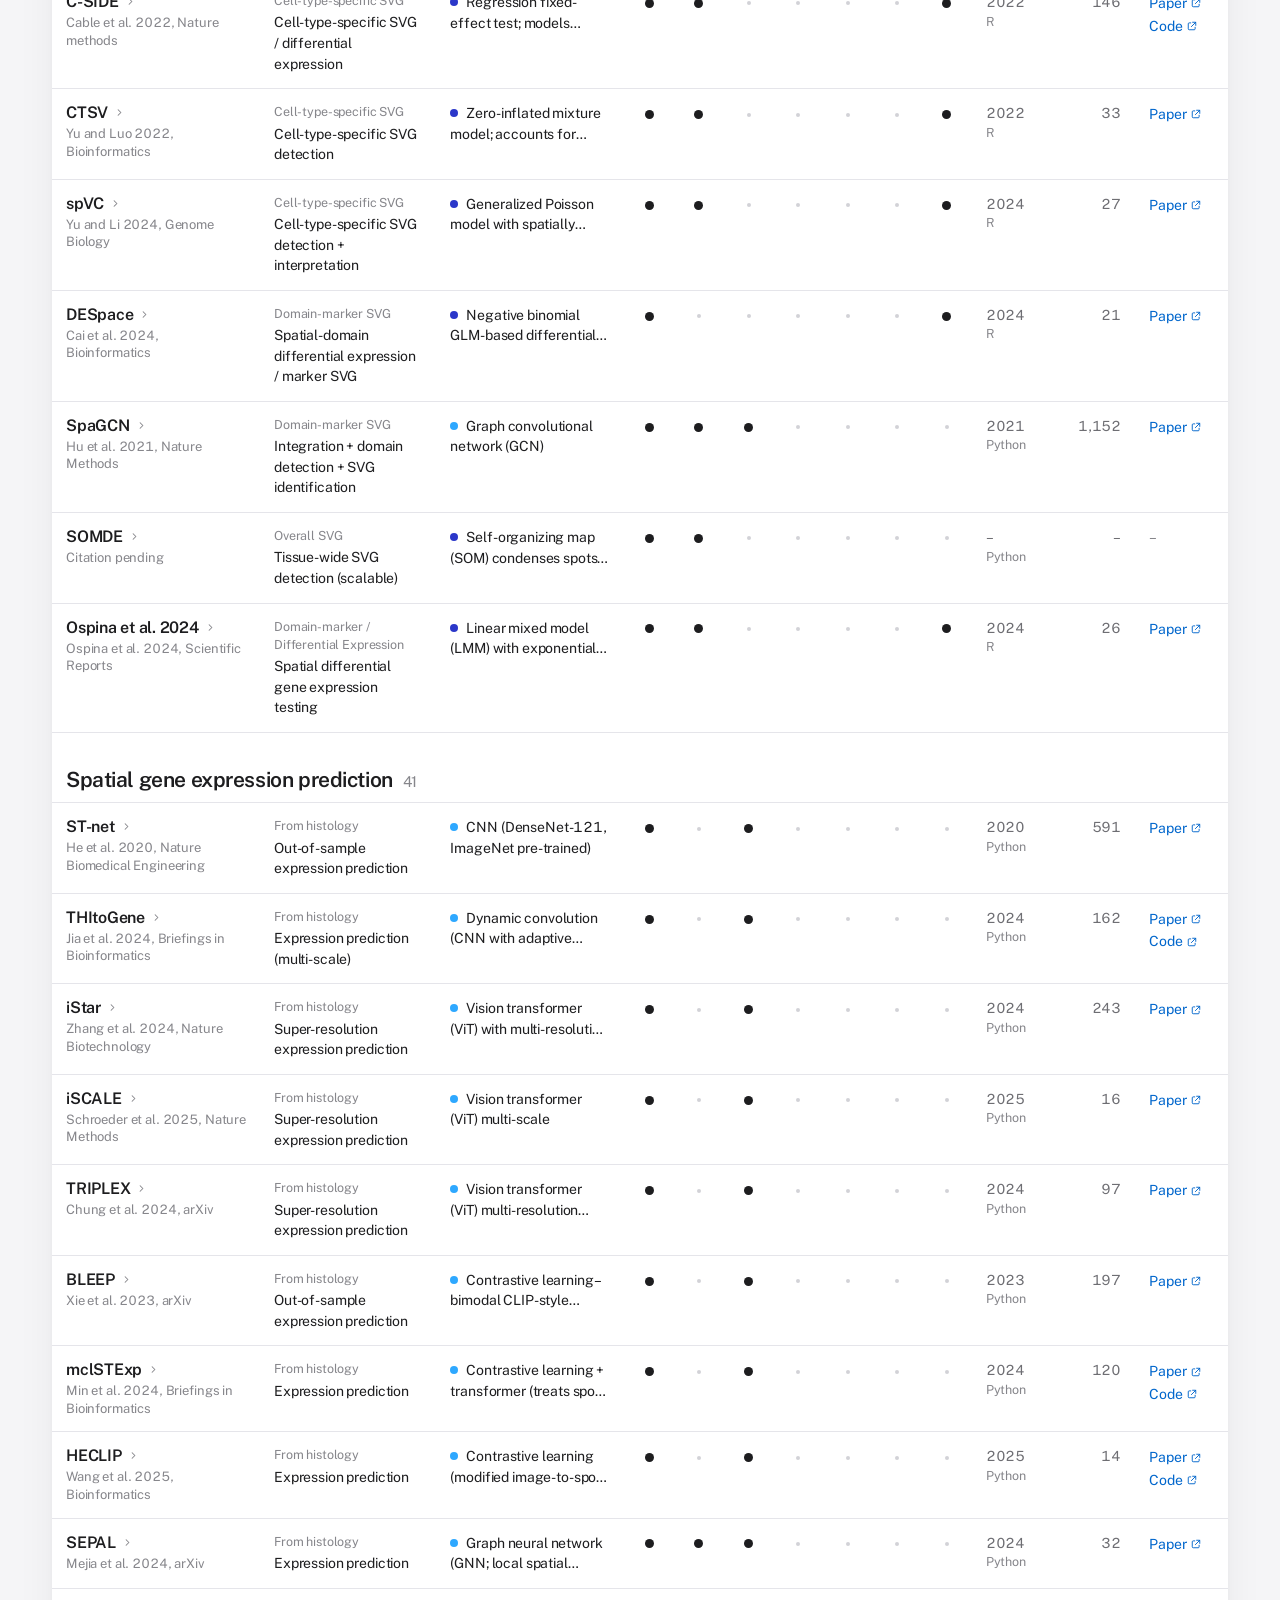
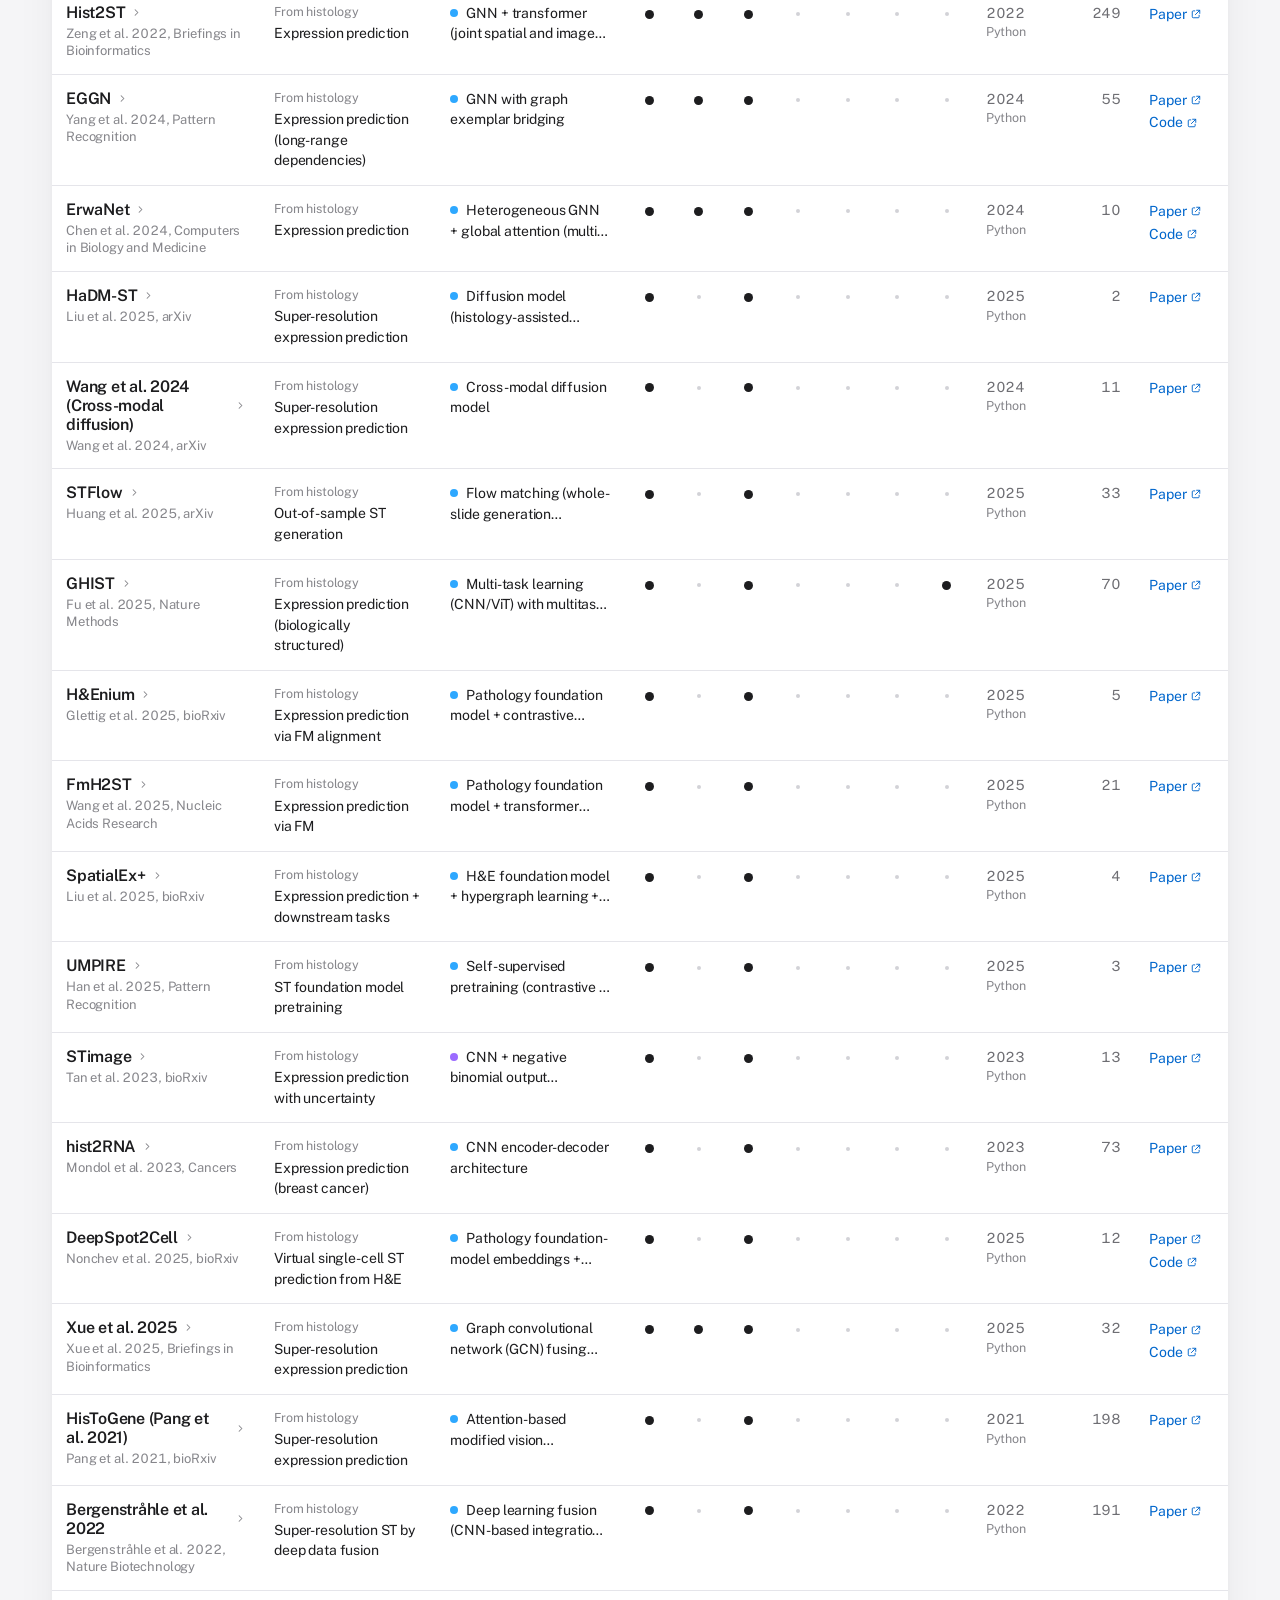
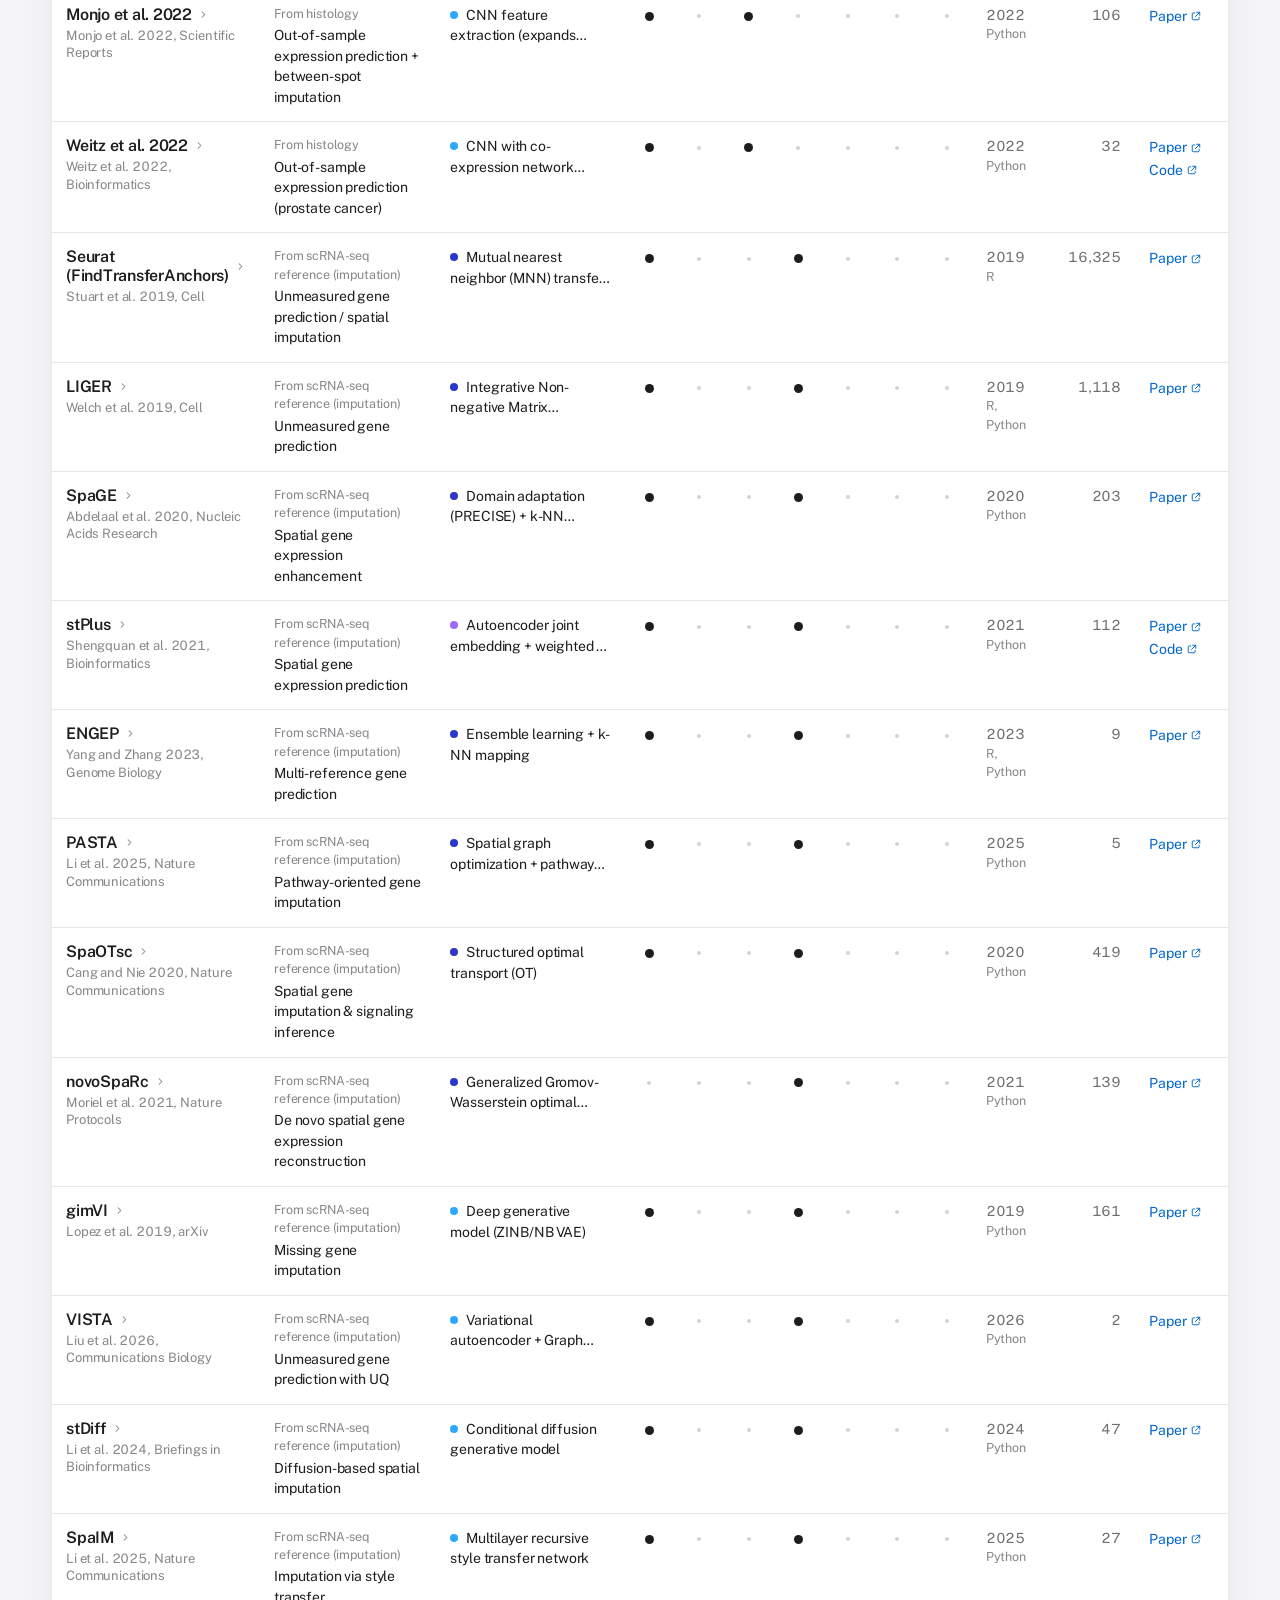
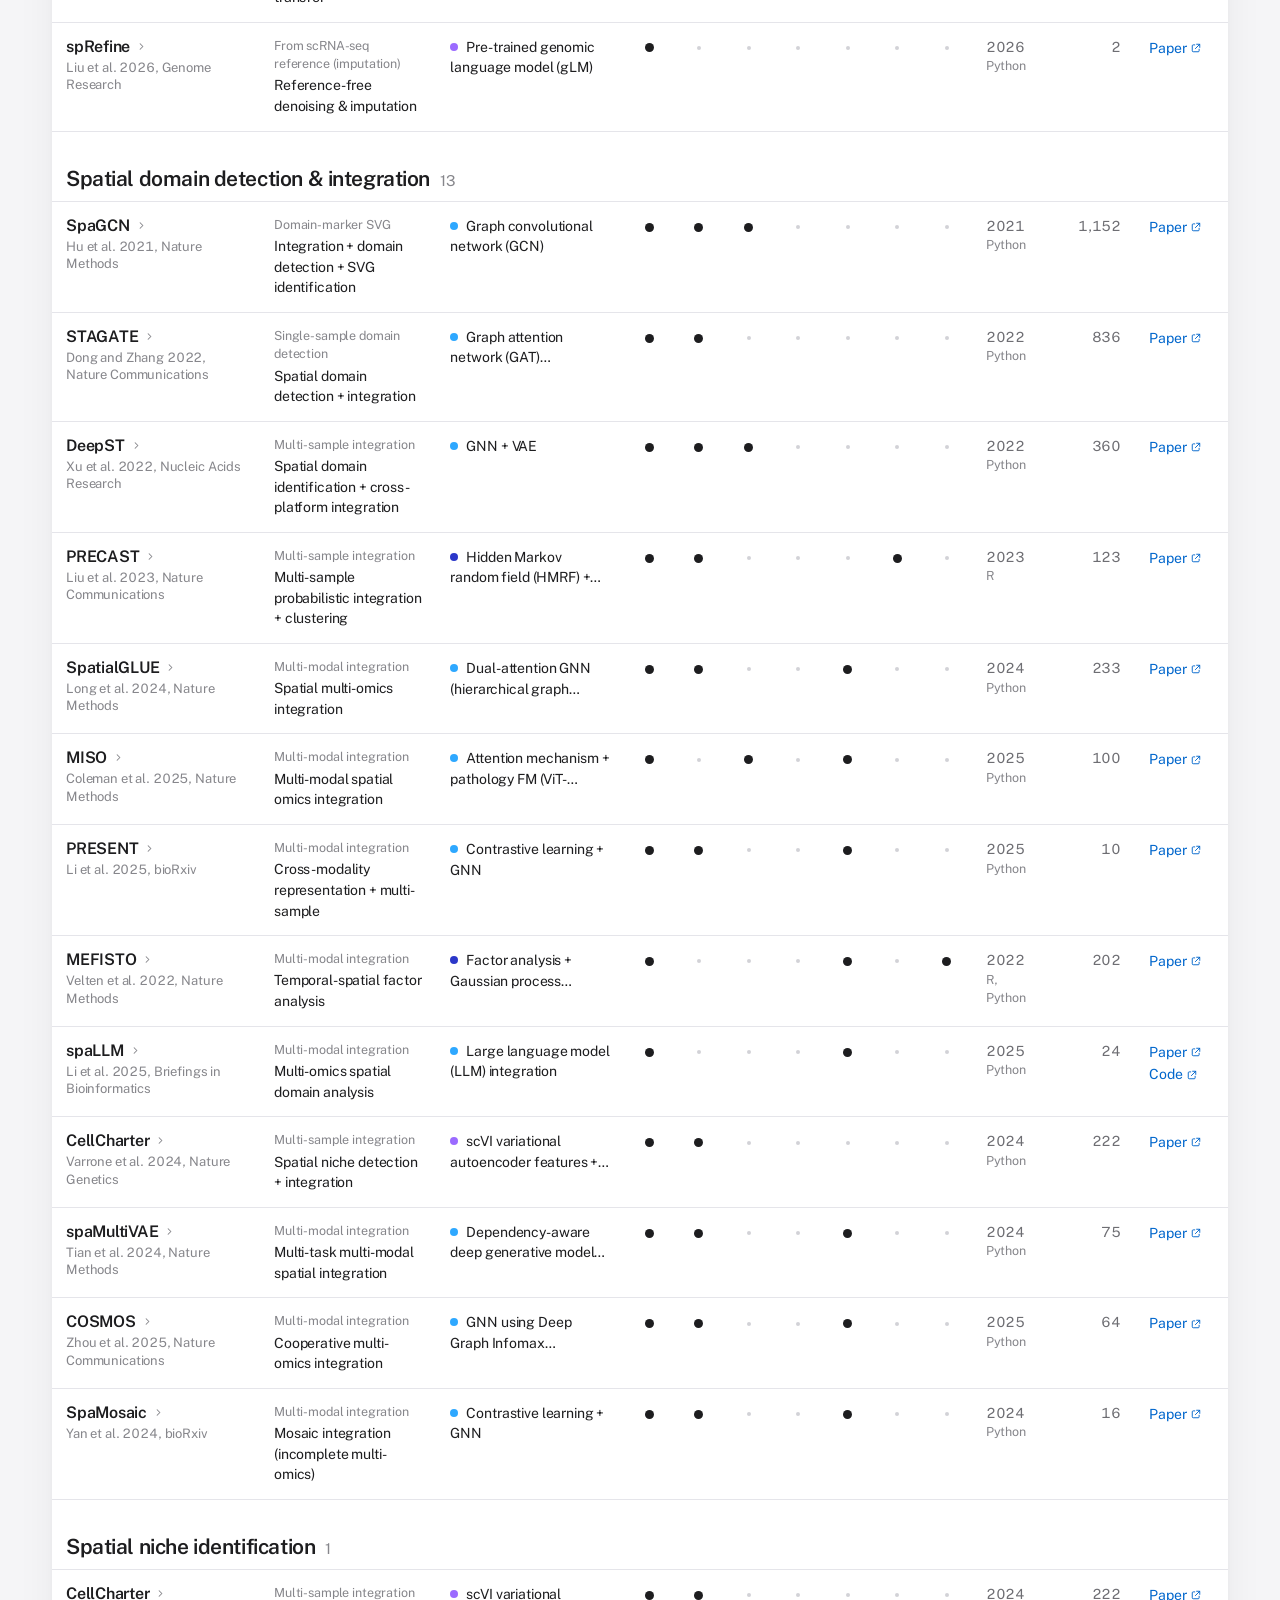
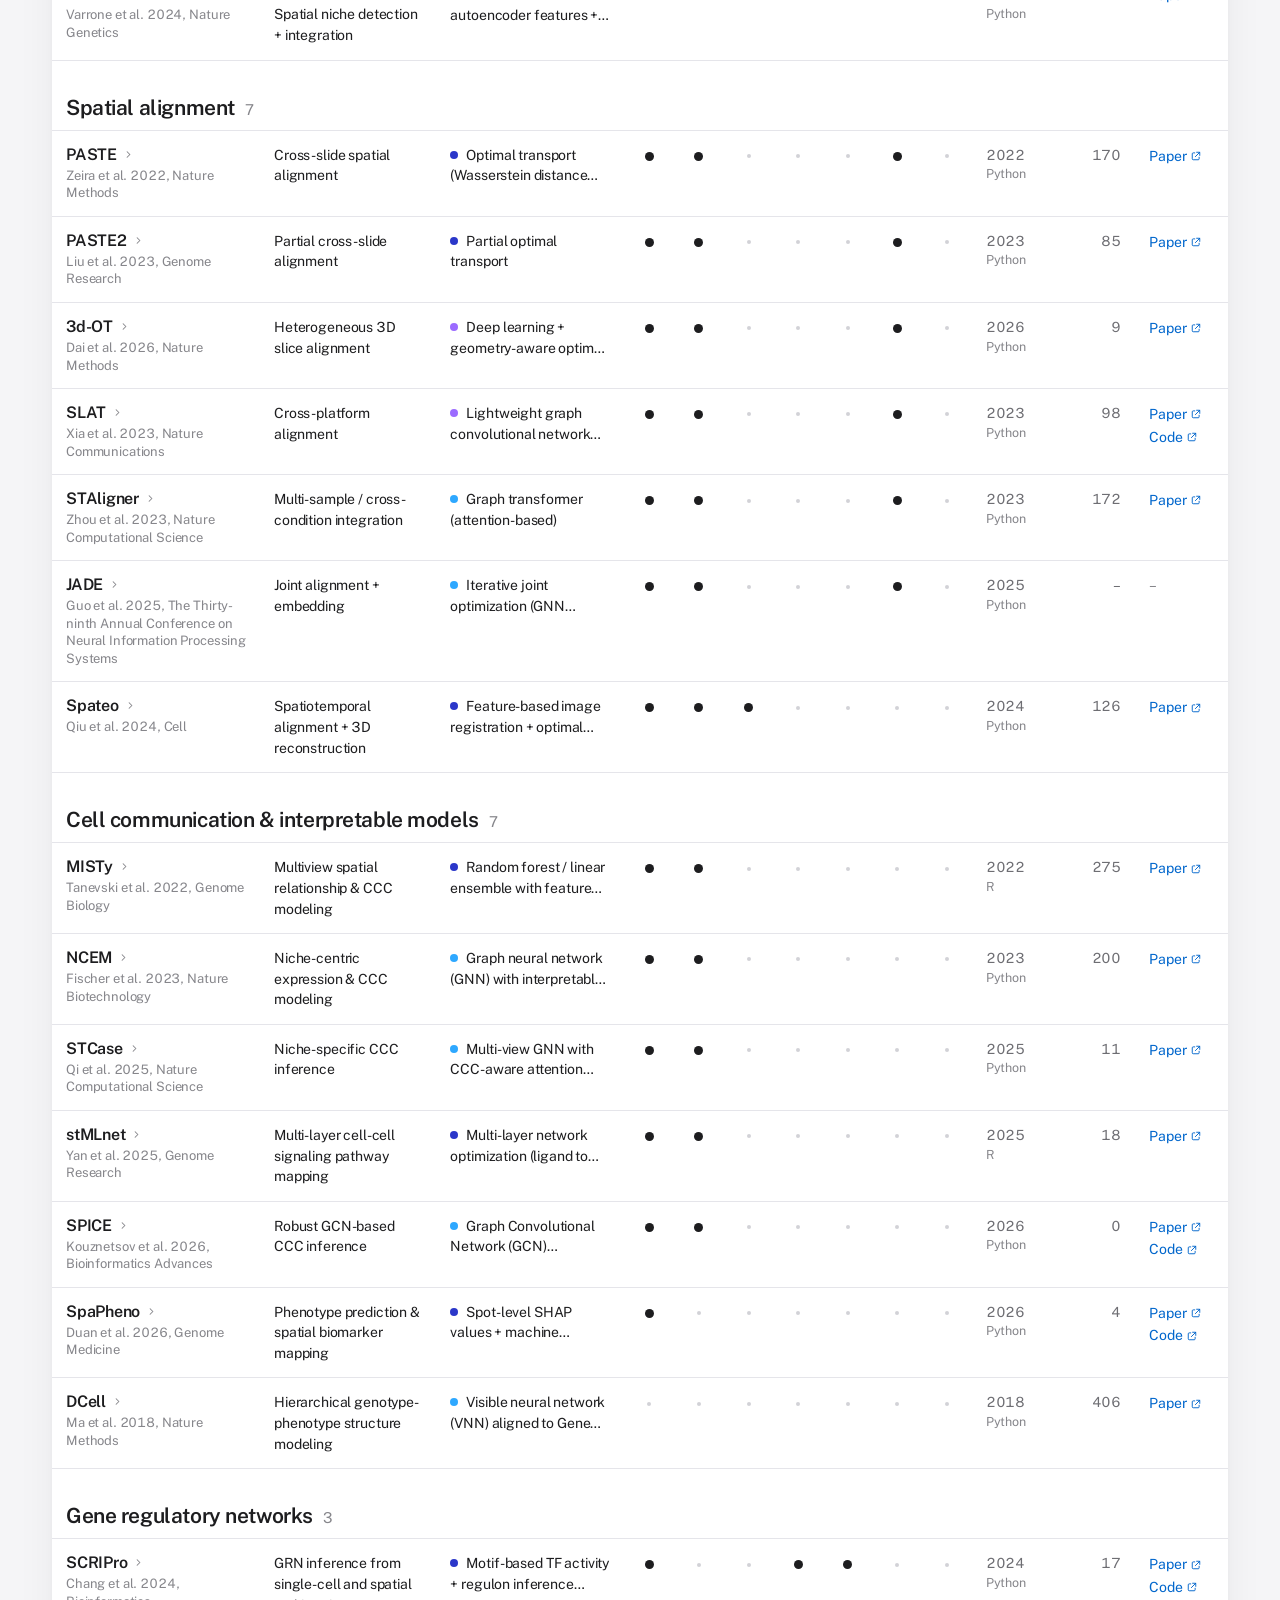
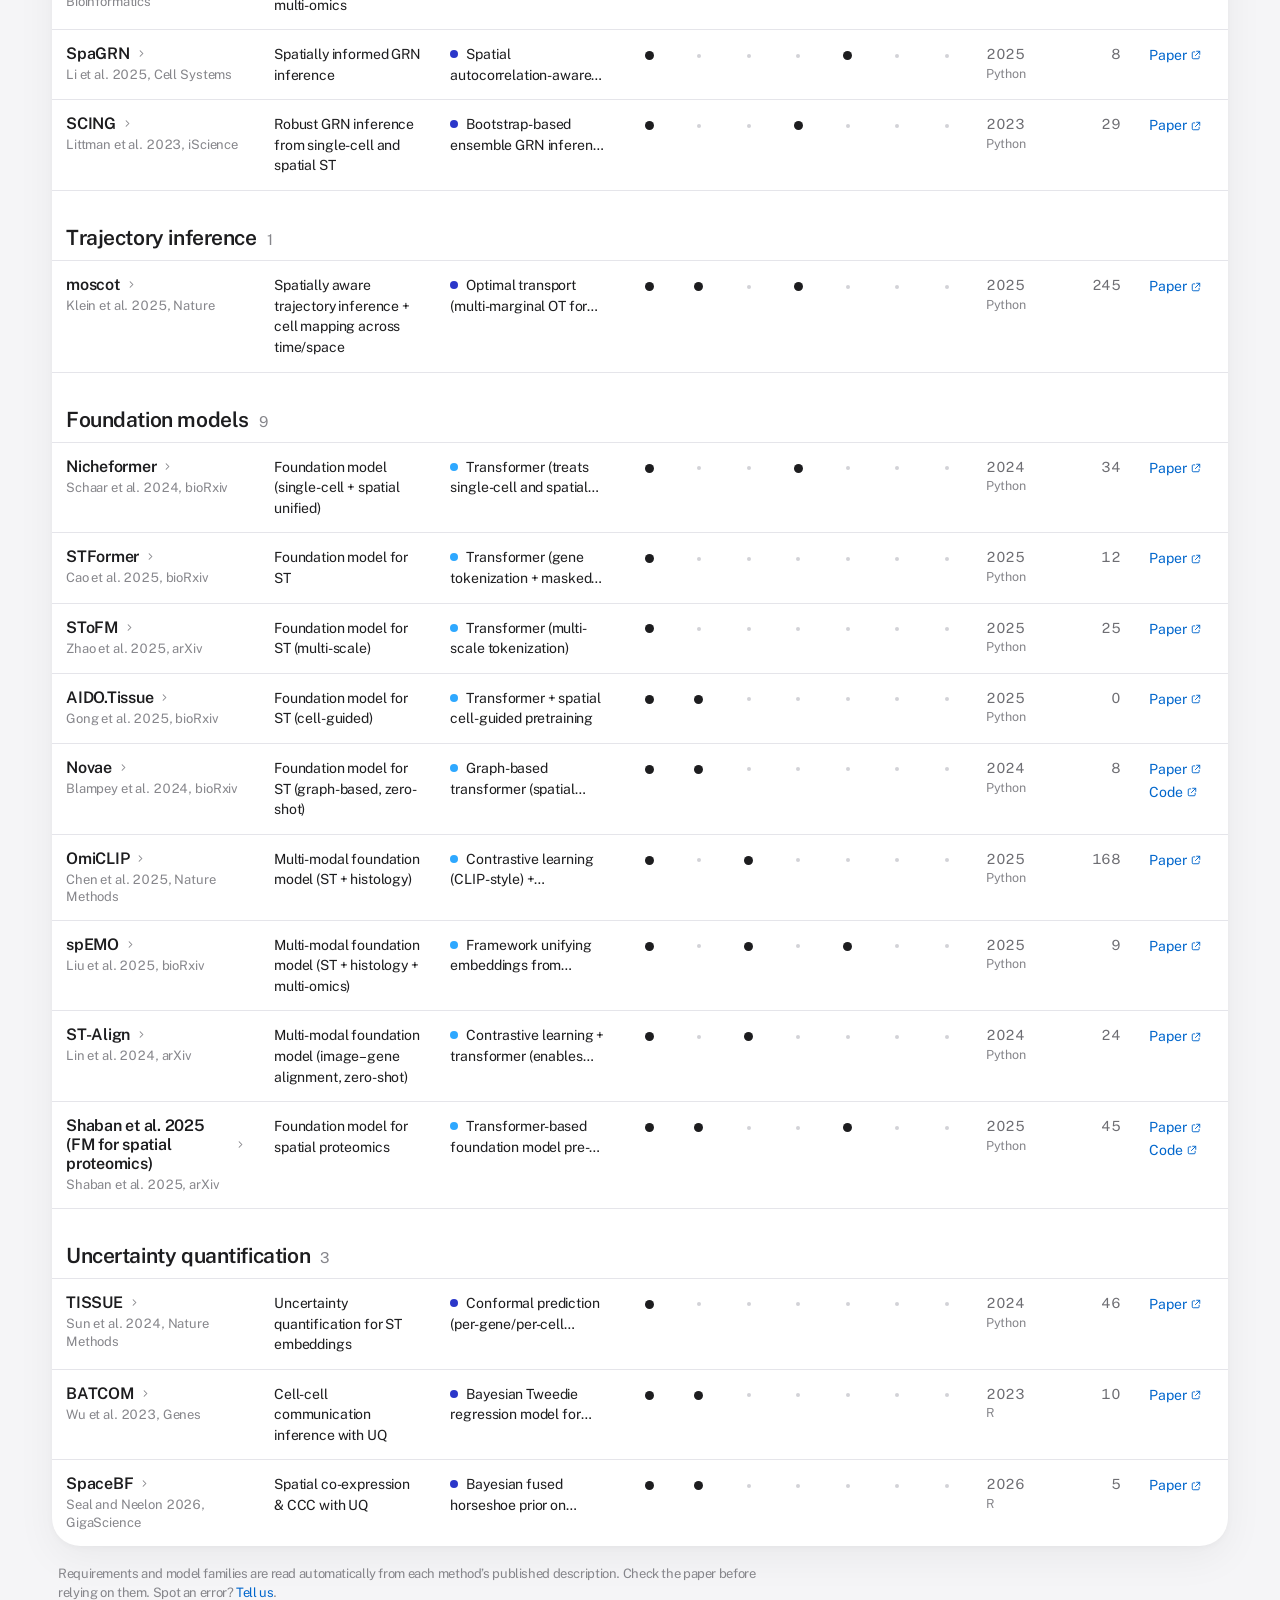
==== commit ee990c8d: "Speed up the catalog table for the living edition Render the overview with 8 methods per category pl" ====
--- a/docs/index.html
+++ b/docs/index.html
@@ -34,7 +34,7 @@
 <link rel="preconnect" href="https://fonts.googleapis.com">
 <link rel="preconnect" href="https://fonts.gstatic.com" crossorigin>
 <link href="https://fonts.googleapis.com/css2?family=Public+Sans:ital,wght@0,400;0,500;0,600;0,700;1,400&display=swap" rel="stylesheet">
-<link rel="stylesheet" href="assets/style.css?v=20261120230356">
+<link rel="stylesheet" href="assets/style.css?v=20261120231626">
 </head>
 <body>
 <svg width="0" height="0" style="position:absolute" aria-hidden="true">
@@ -255,9 +255,9 @@
   </div>
 </footer>
 
-<script src="data/methods.js?v=20261120230356"></script>
-<script src="assets/app.js?v=20261120230356"></script>
-<script src="assets/hero.js?v=20261120230356"></script>
-<script src="assets/cover.js?v=20261120230356"></script>
+<script src="data/methods.js?v=20261120231626"></script>
+<script src="assets/app.js?v=20261120231626"></script>
+<script src="assets/hero.js?v=20261120231626"></script>
+<script src="assets/cover.js?v=20261120231626"></script>
 </body>
 </html>
--- a/docs/assets/style.css
+++ b/docs/assets/style.css
@@ -243,6 +243,11 @@
   .core .ct { display: -webkit-box; -webkit-line-clamp: 2; -webkit-box-orient: vertical; overflow: hidden; }
   tr.open .core .ct { -webkit-line-clamp: unset; display: inline; }
 }
+tr.more-row td { padding: 10px 14px 18px !important; border-bottom: 1px solid var(--hair); }
+.more-btn { font: 500 14px var(--font); color: var(--link); background: none; border: 0; padding: 4px 0; cursor: pointer; display: inline-flex; align-items: baseline; gap: 8px; }
+.more-btn:hover { text-decoration: underline; text-underline-offset: 3px; }
+.more-btn .gn { font-size: 12px; color: var(--faint); }
+@media (max-width: 820px) { .grid tbody tr.more-row { display: block; margin: -2px 0 14px; } tr.more-row td { border: 0; padding: 4px 6px !important; } }
 .missing-note { display: block; margin-top: 5px; font-size: 13px; color: var(--lack); font-weight: 500; }
 
 td.req { text-align: center; padding-left: 2px !important; padding-right: 2px !important; }
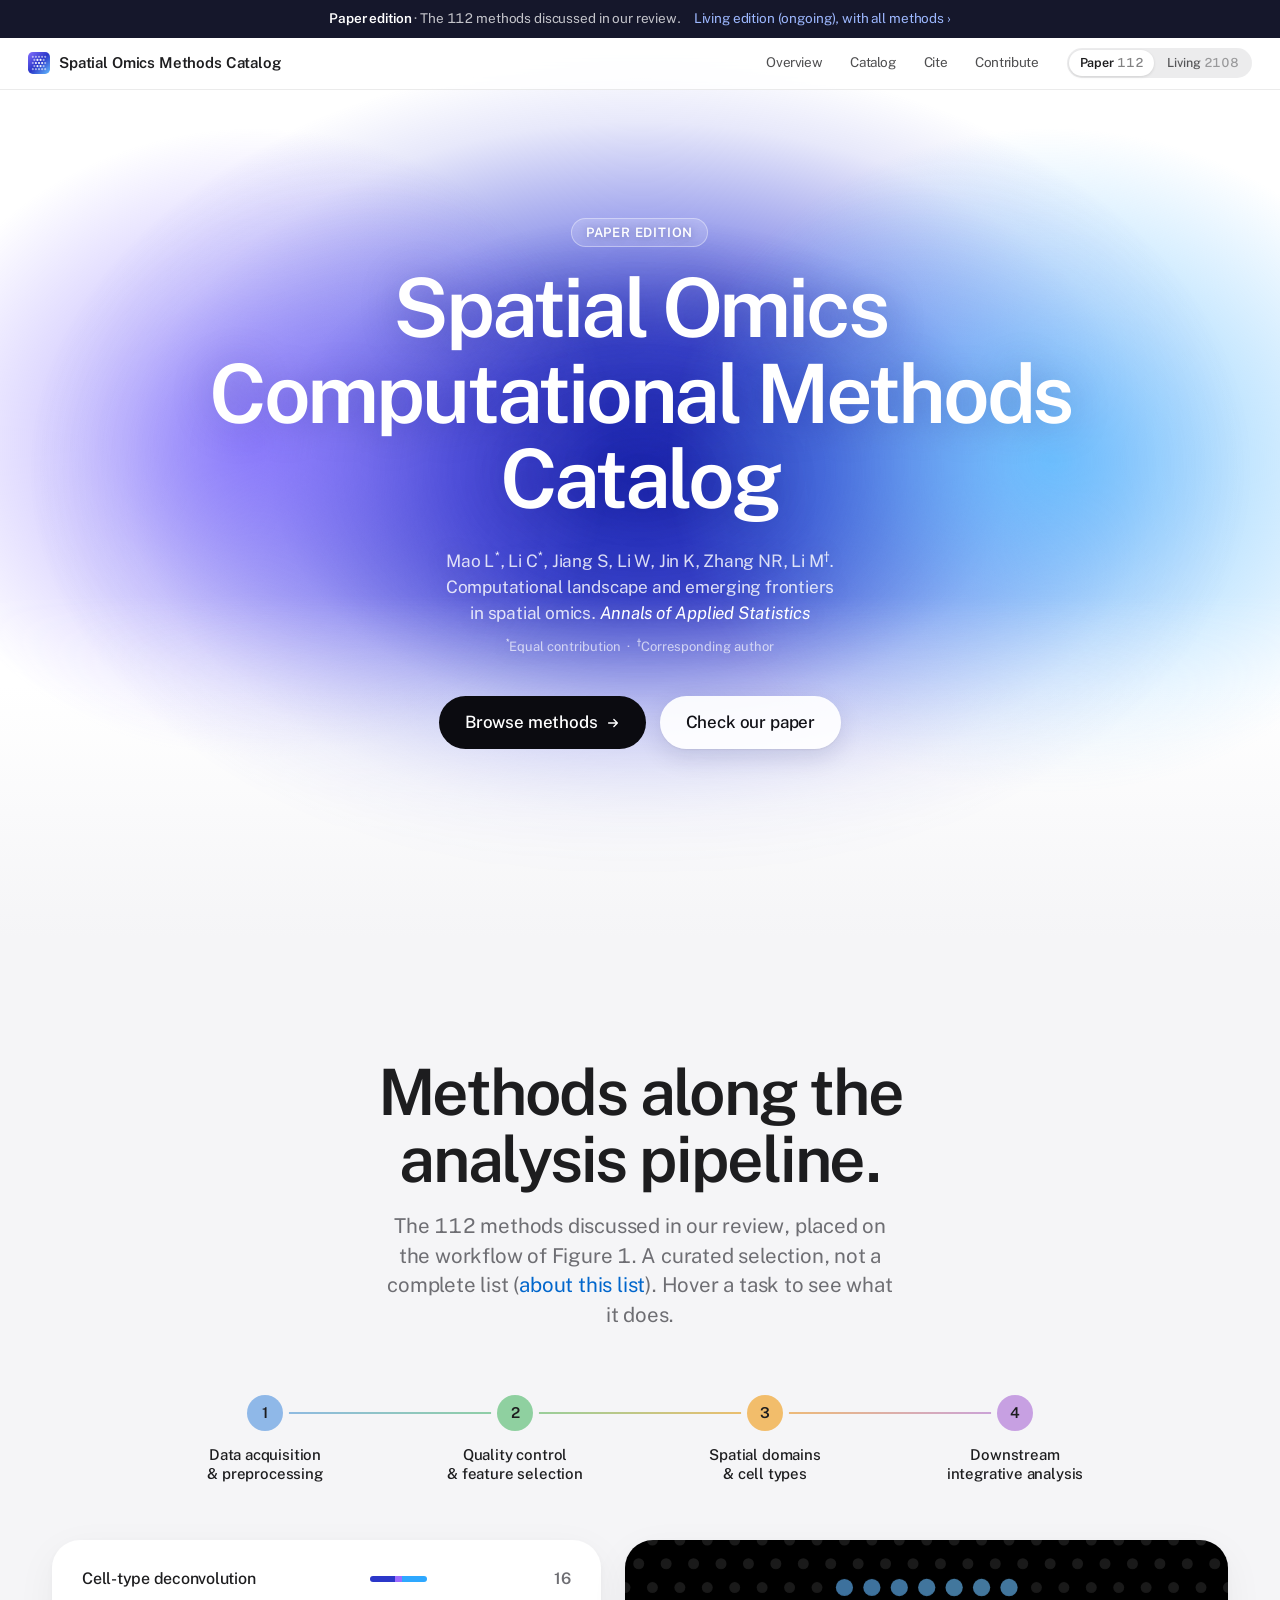
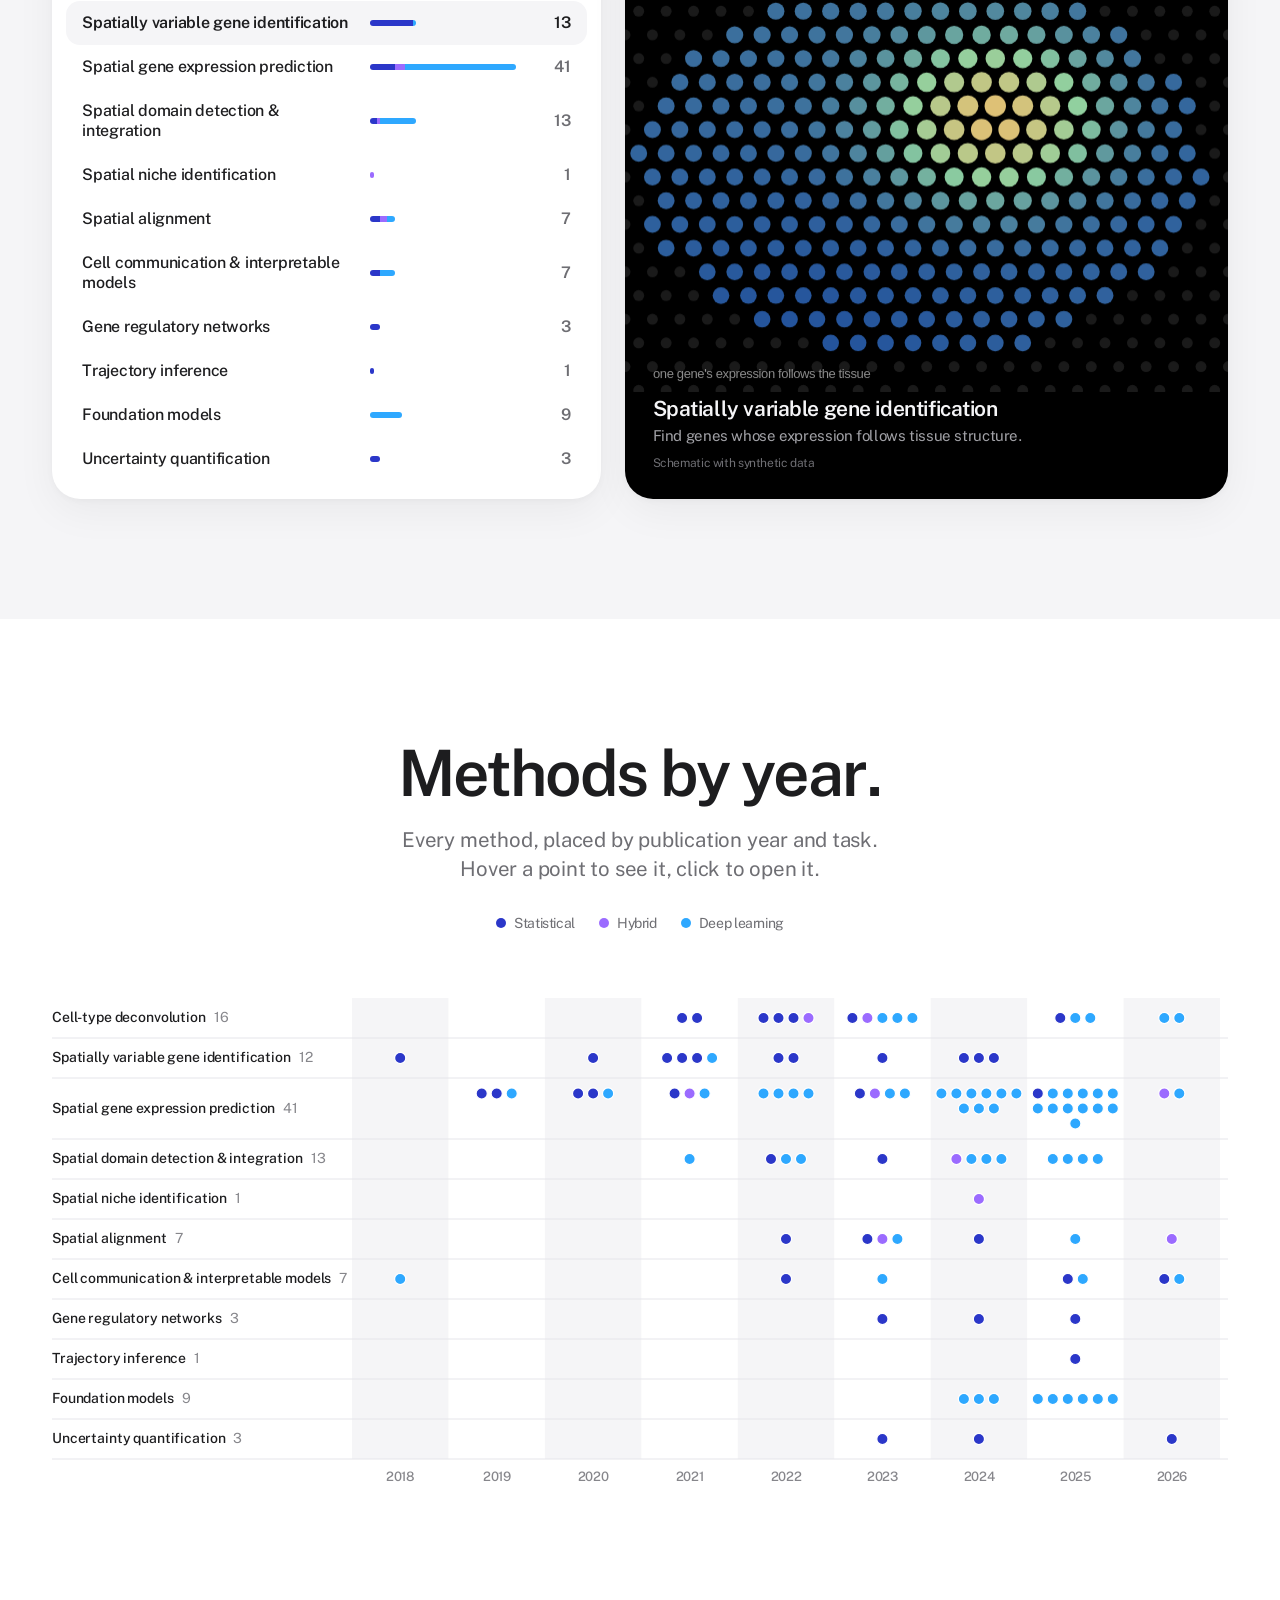
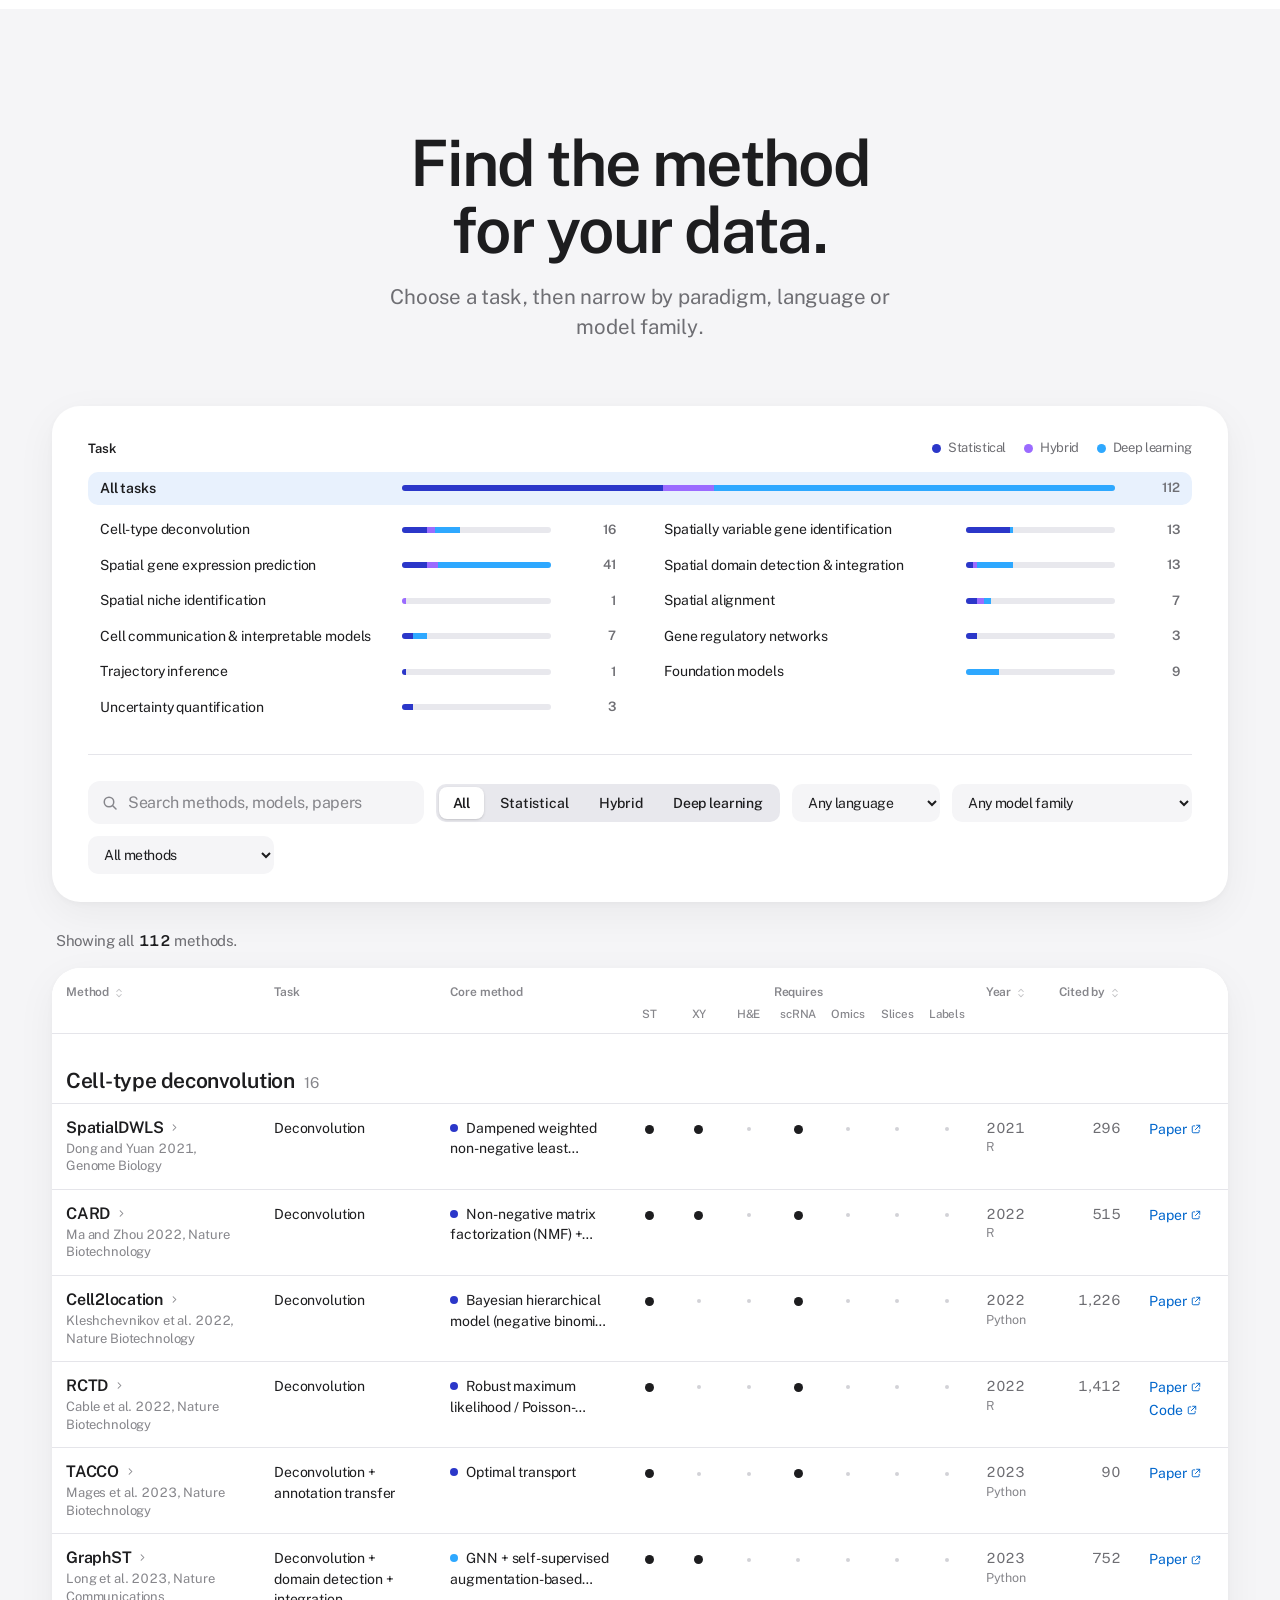
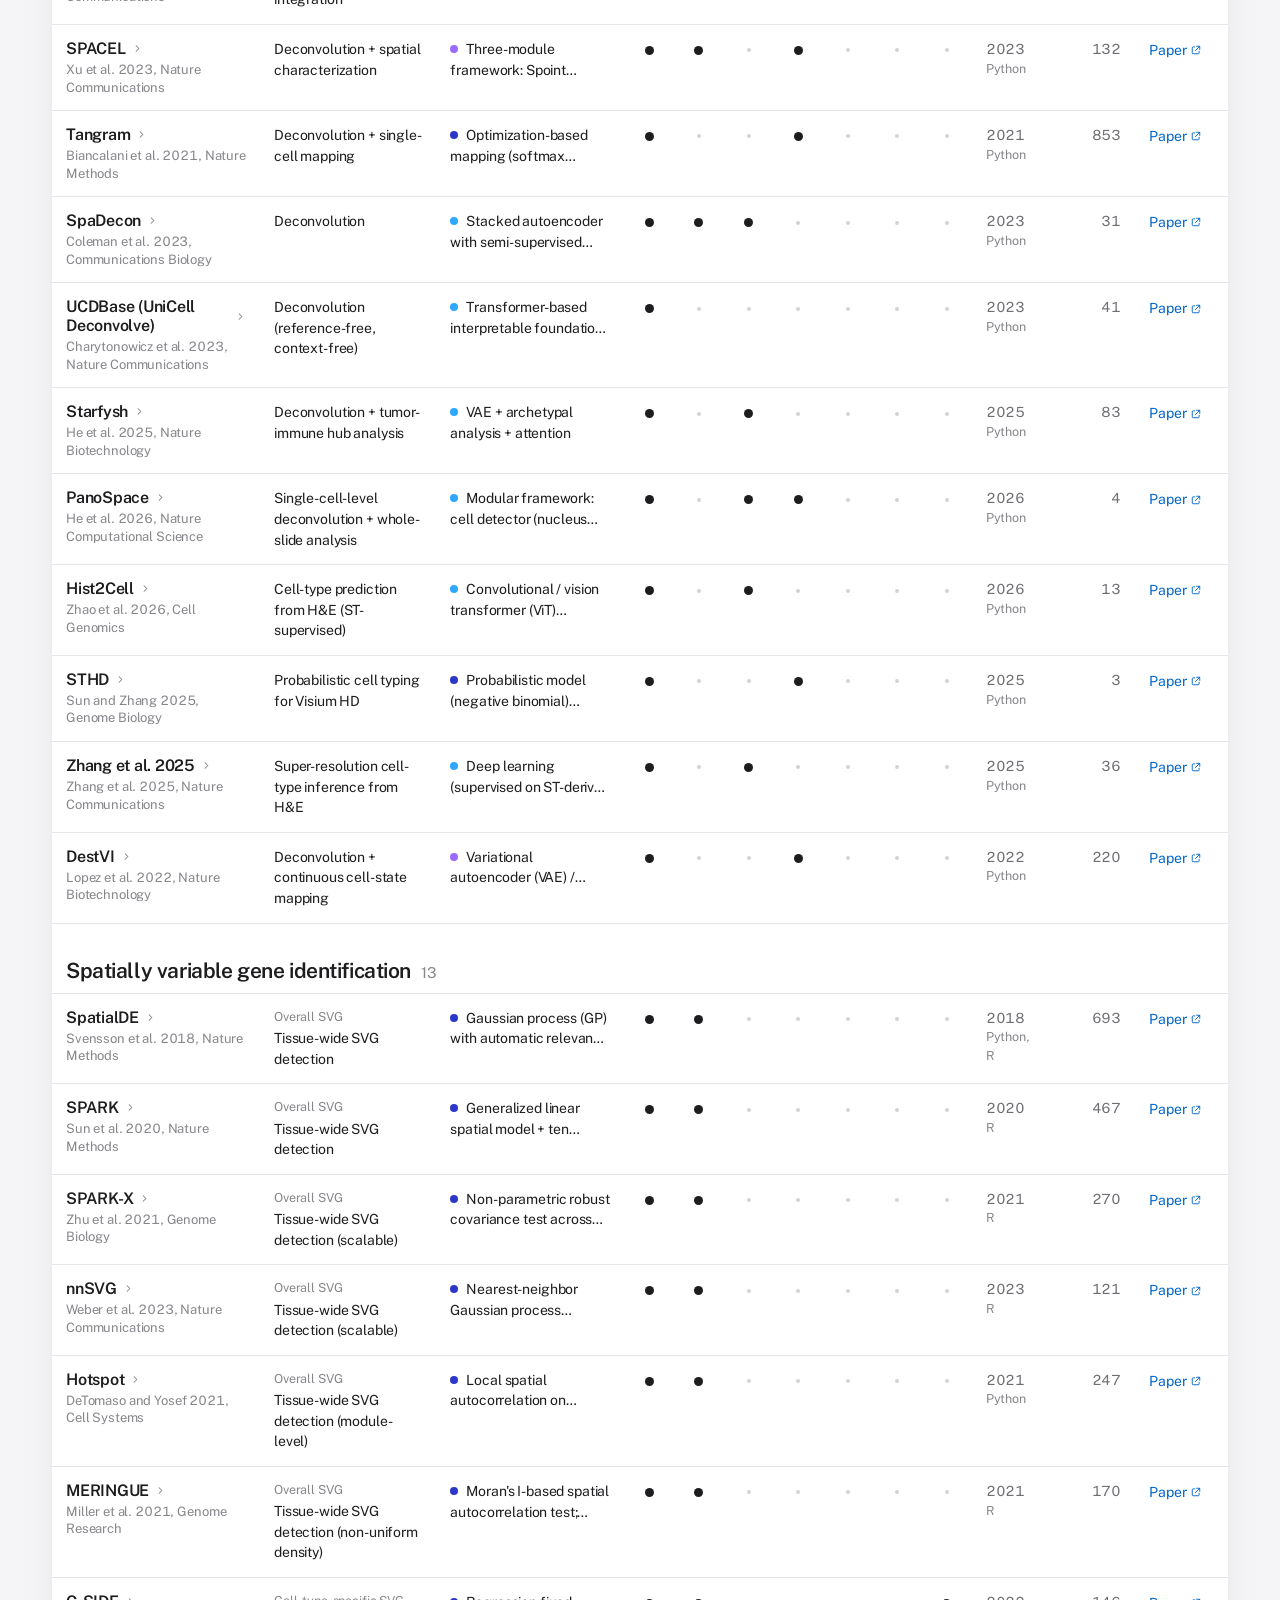
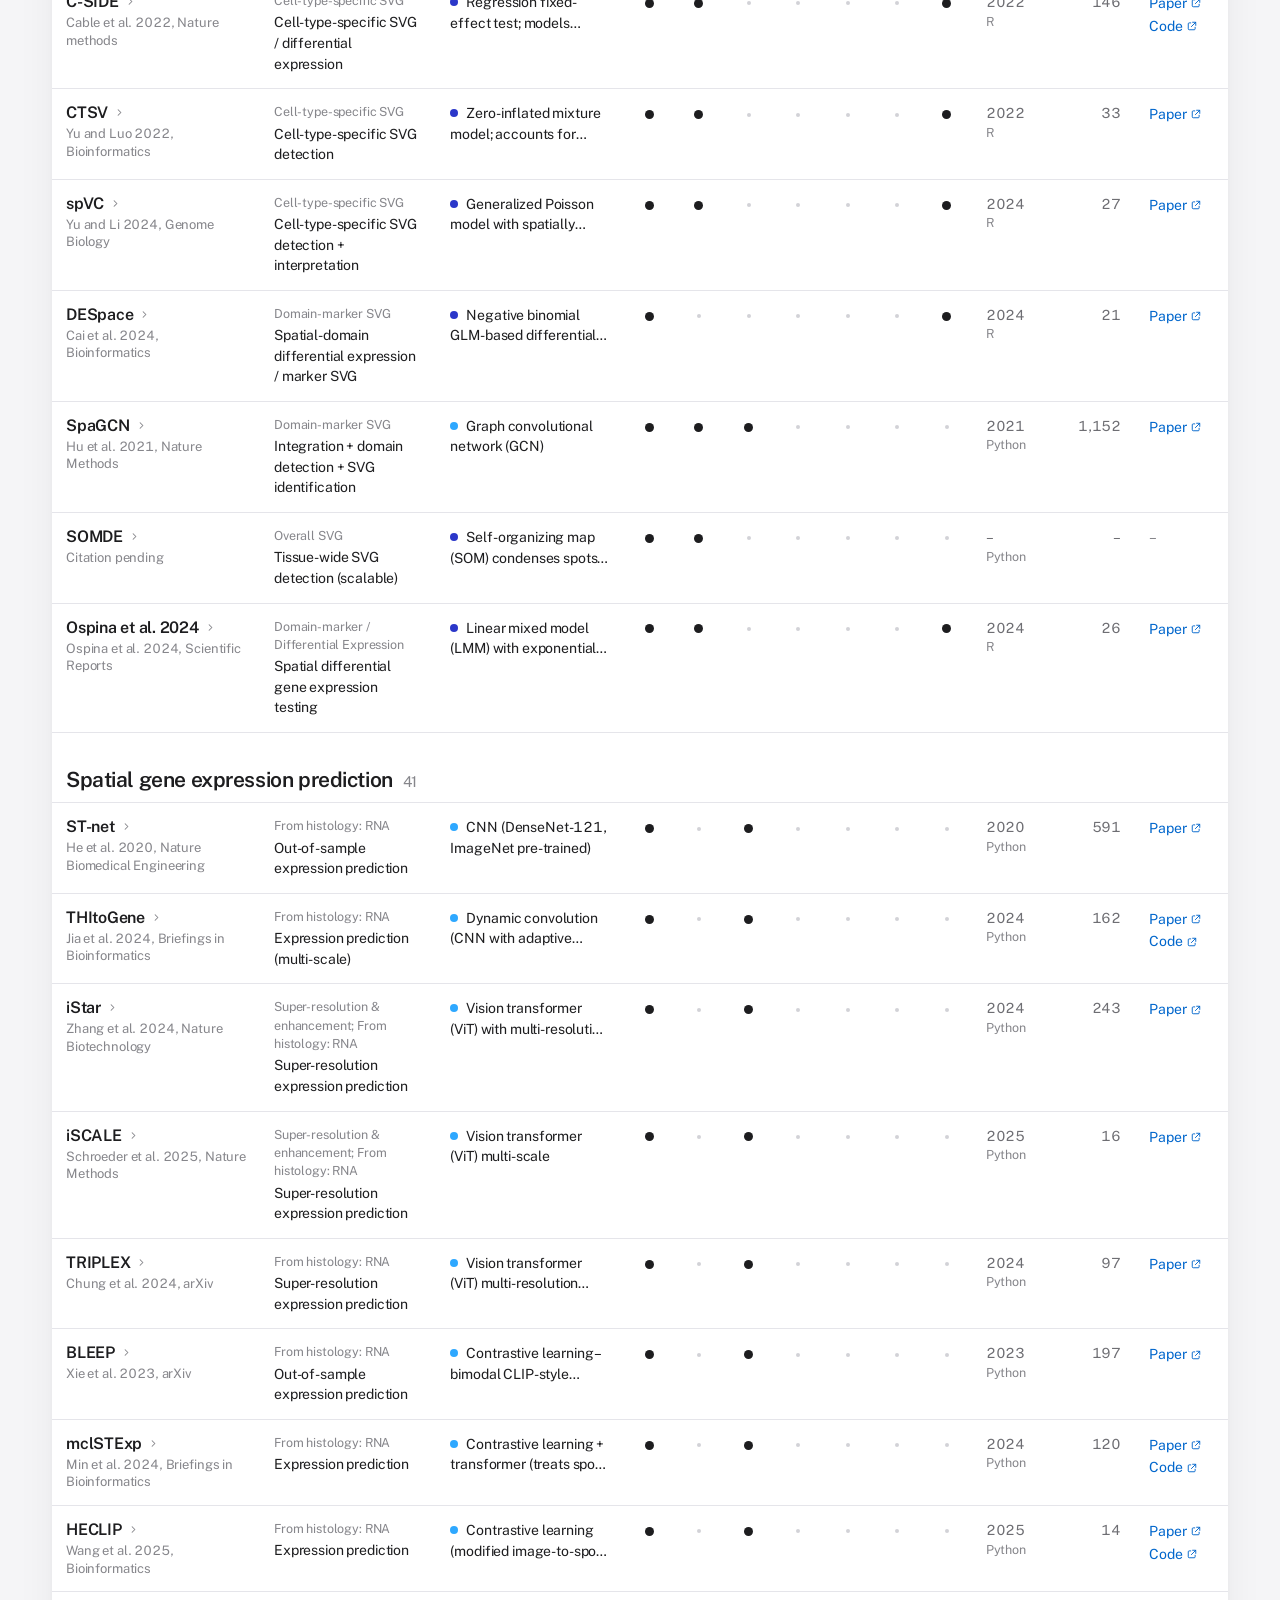
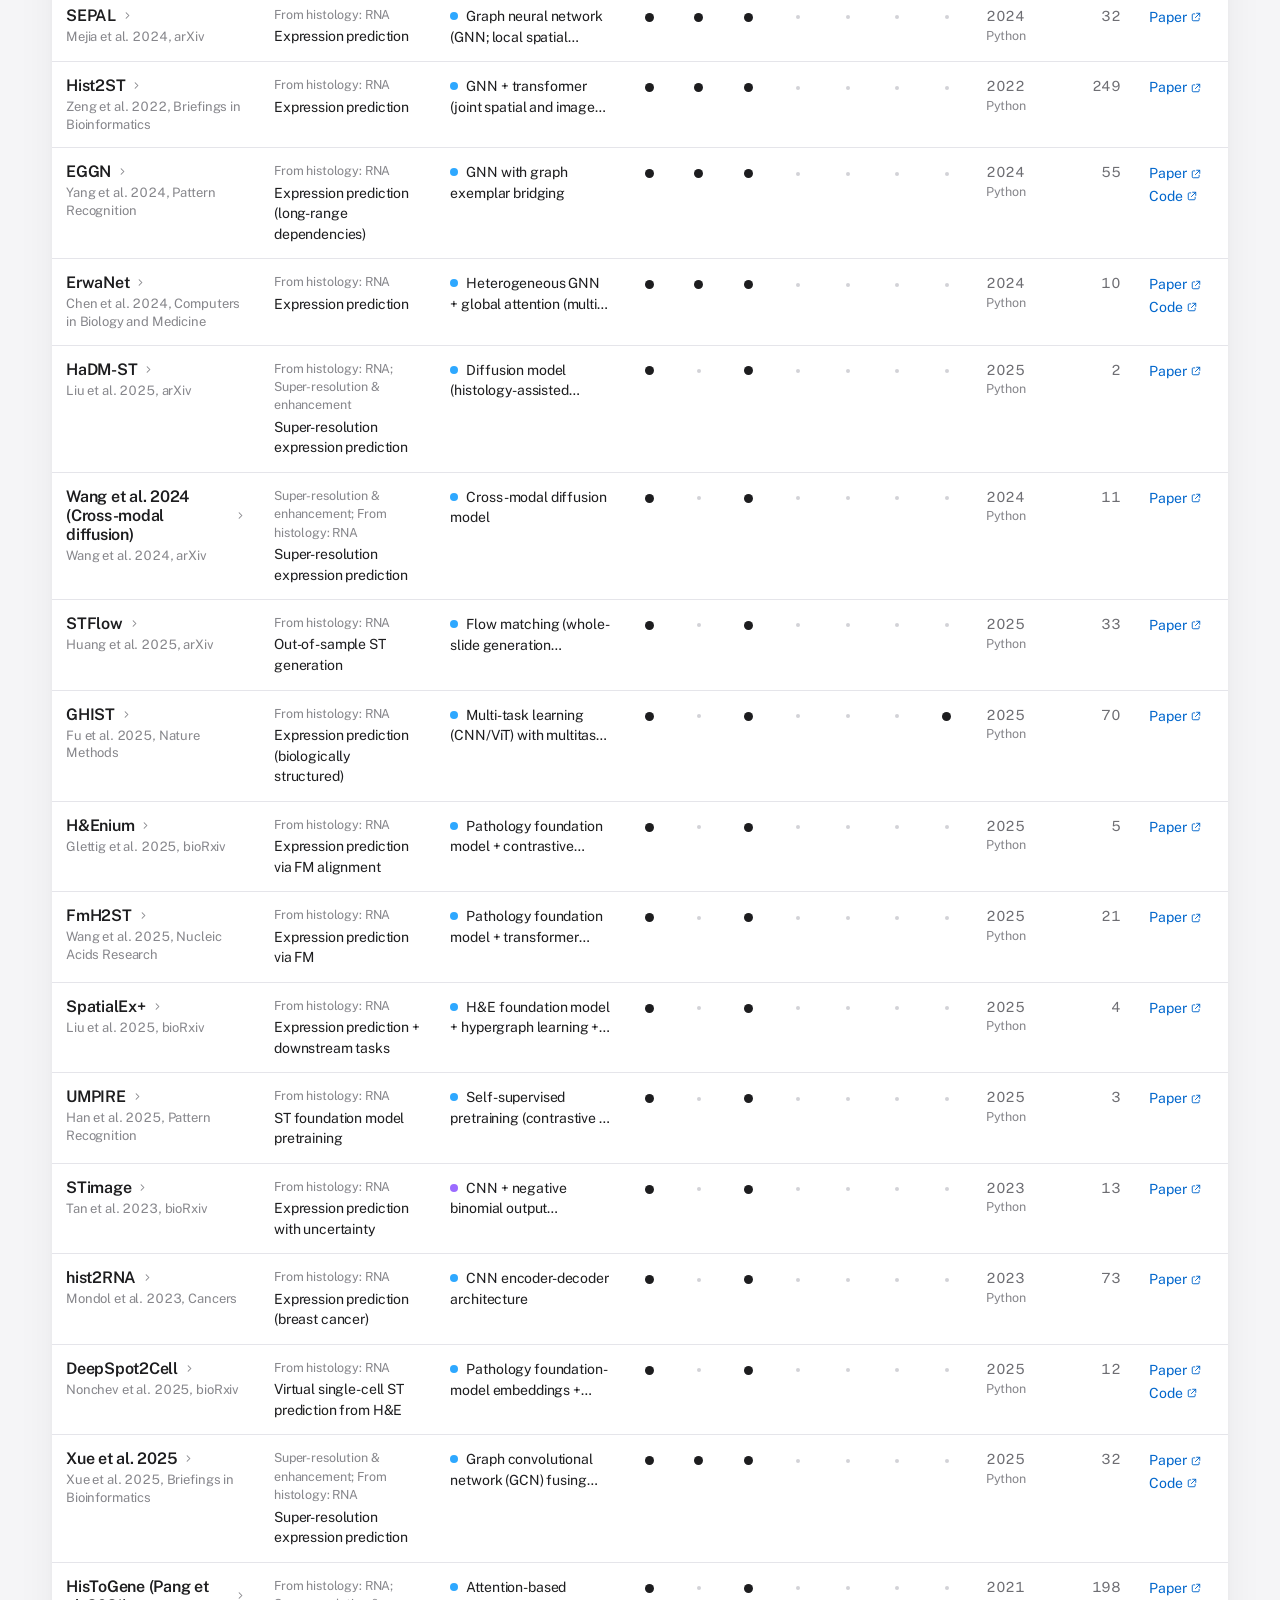
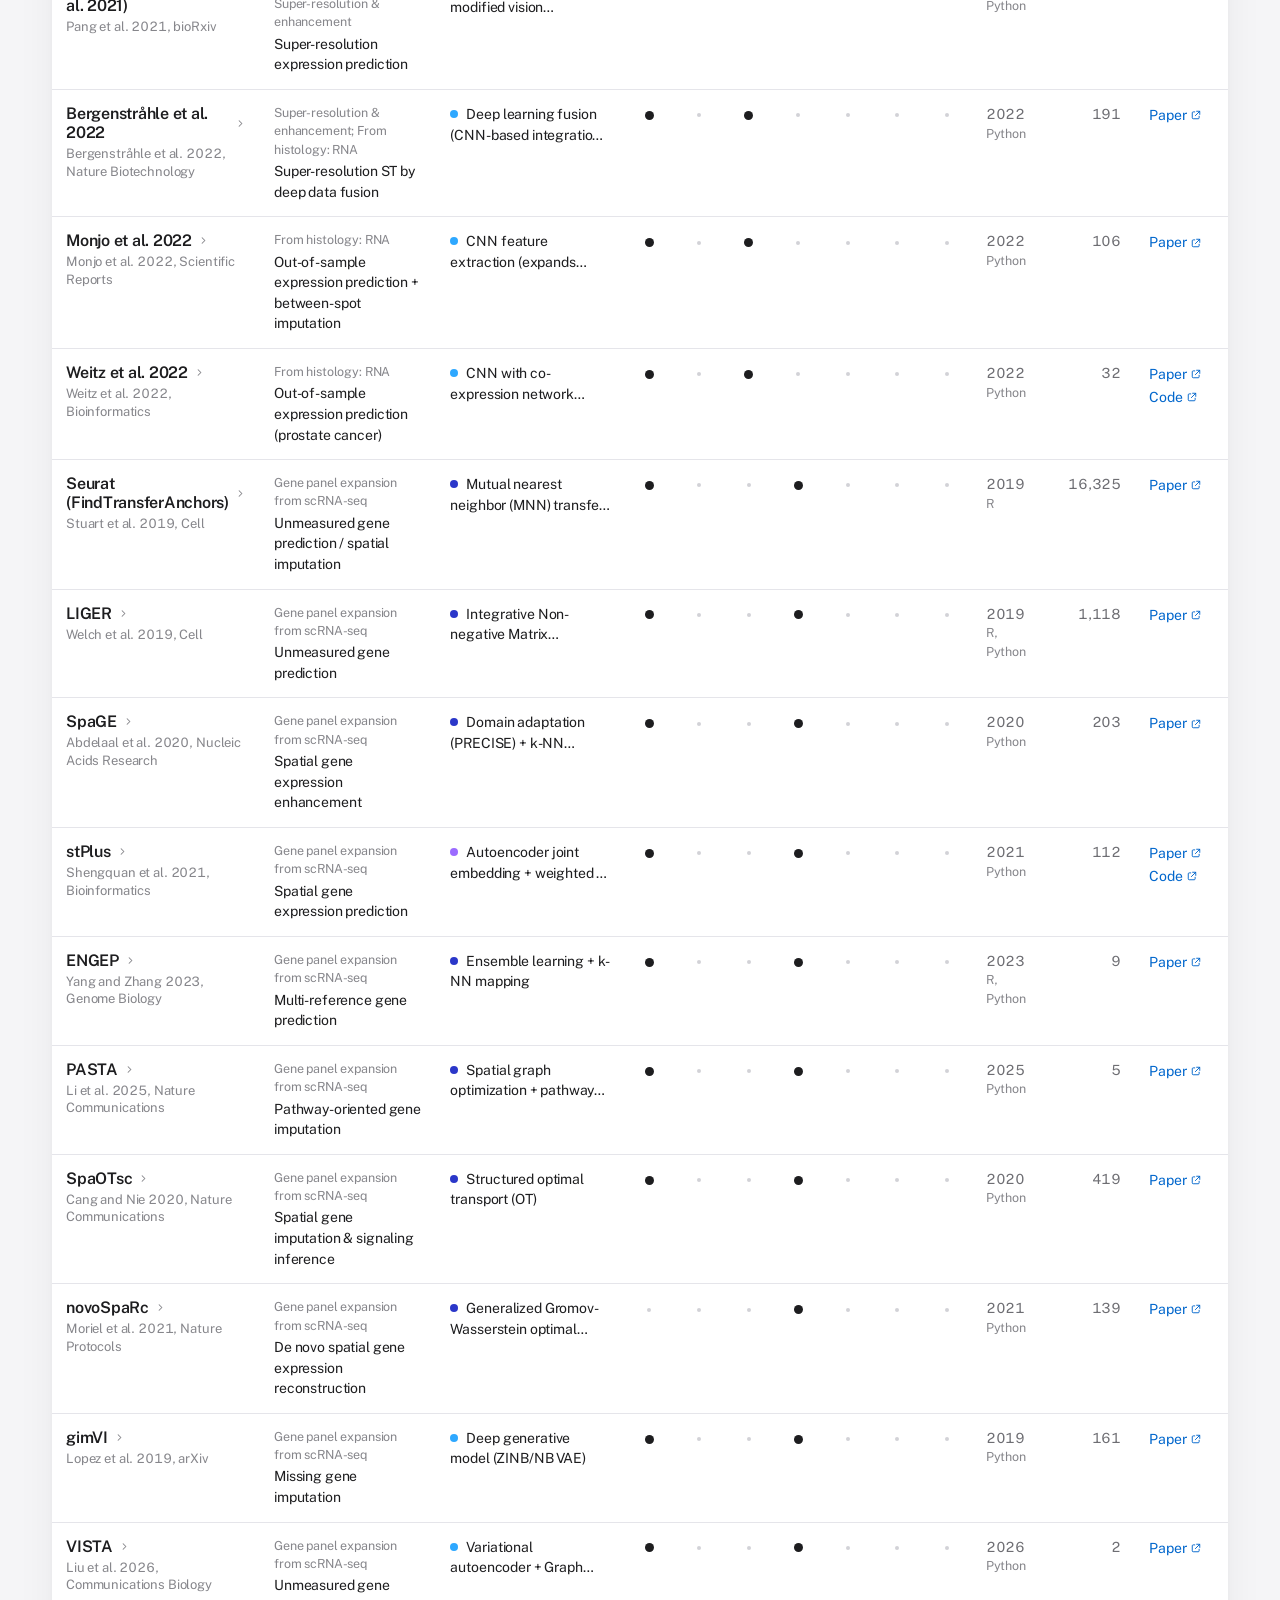
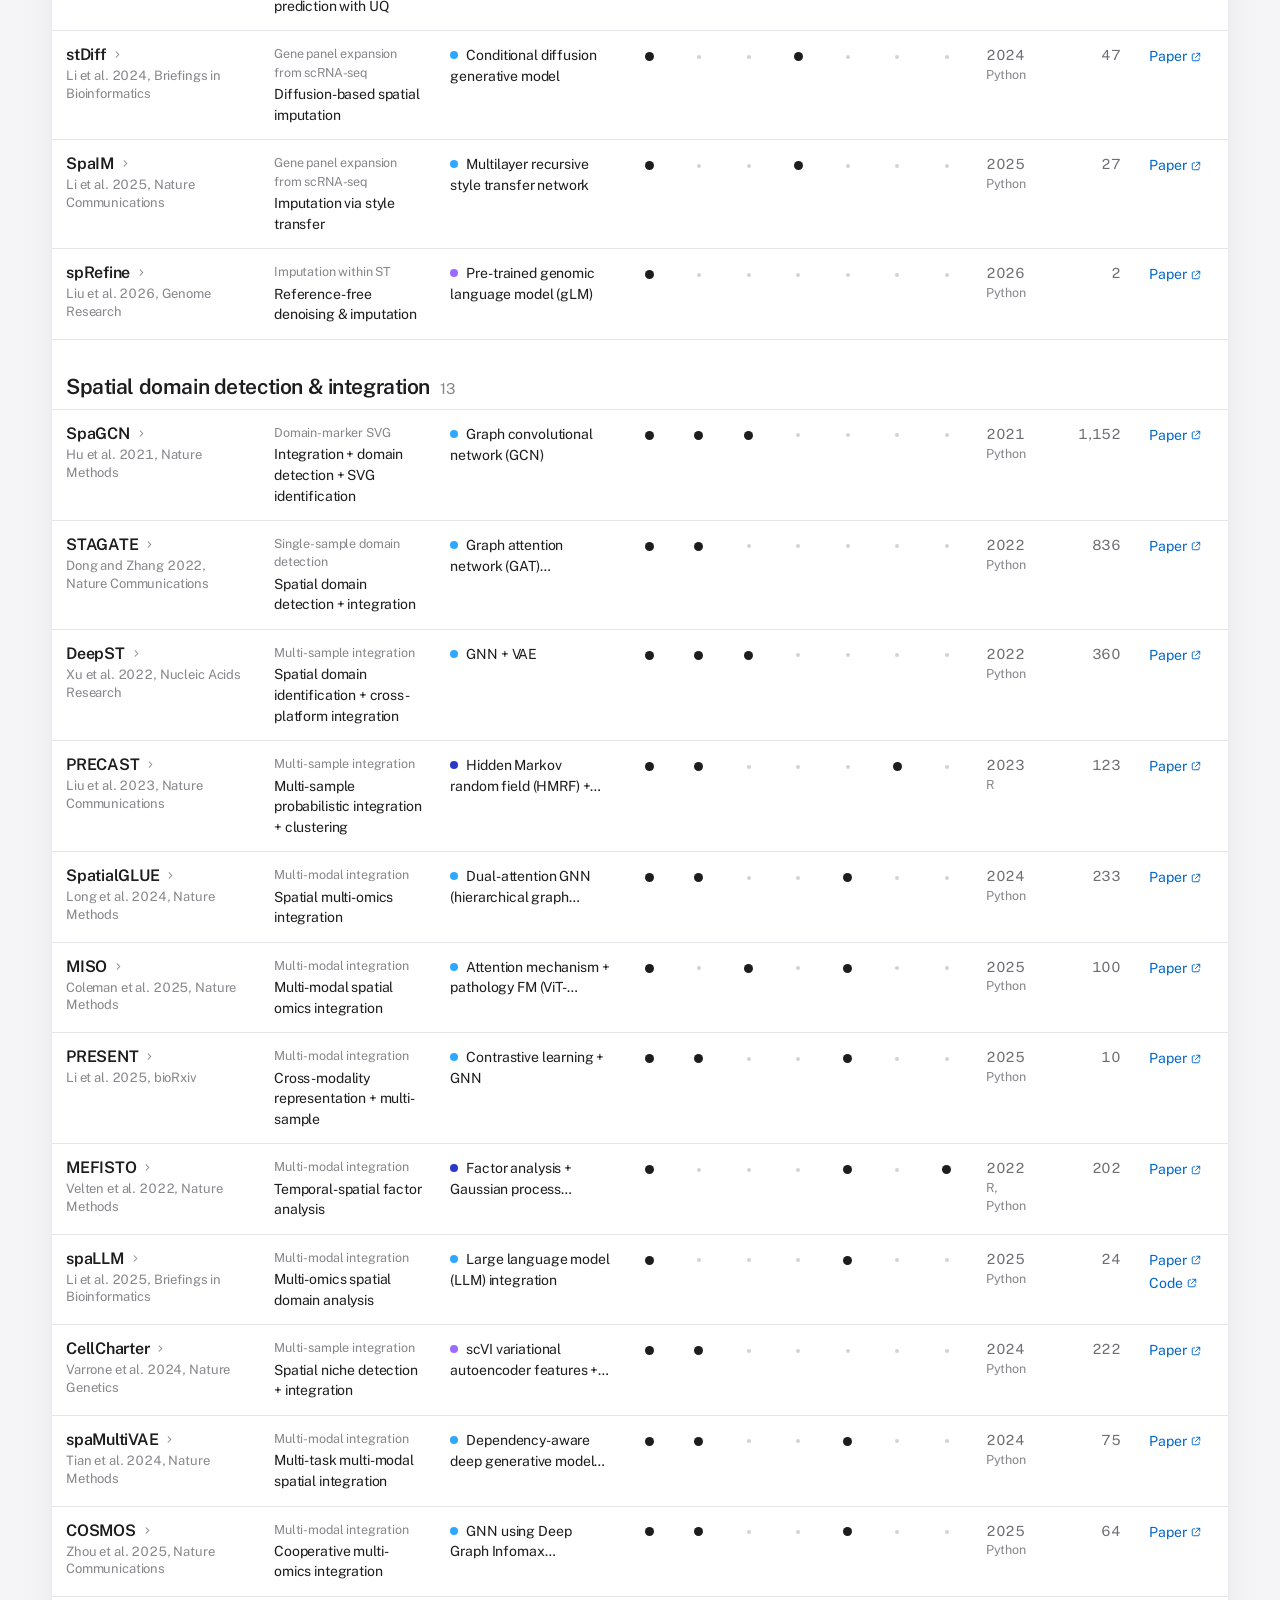
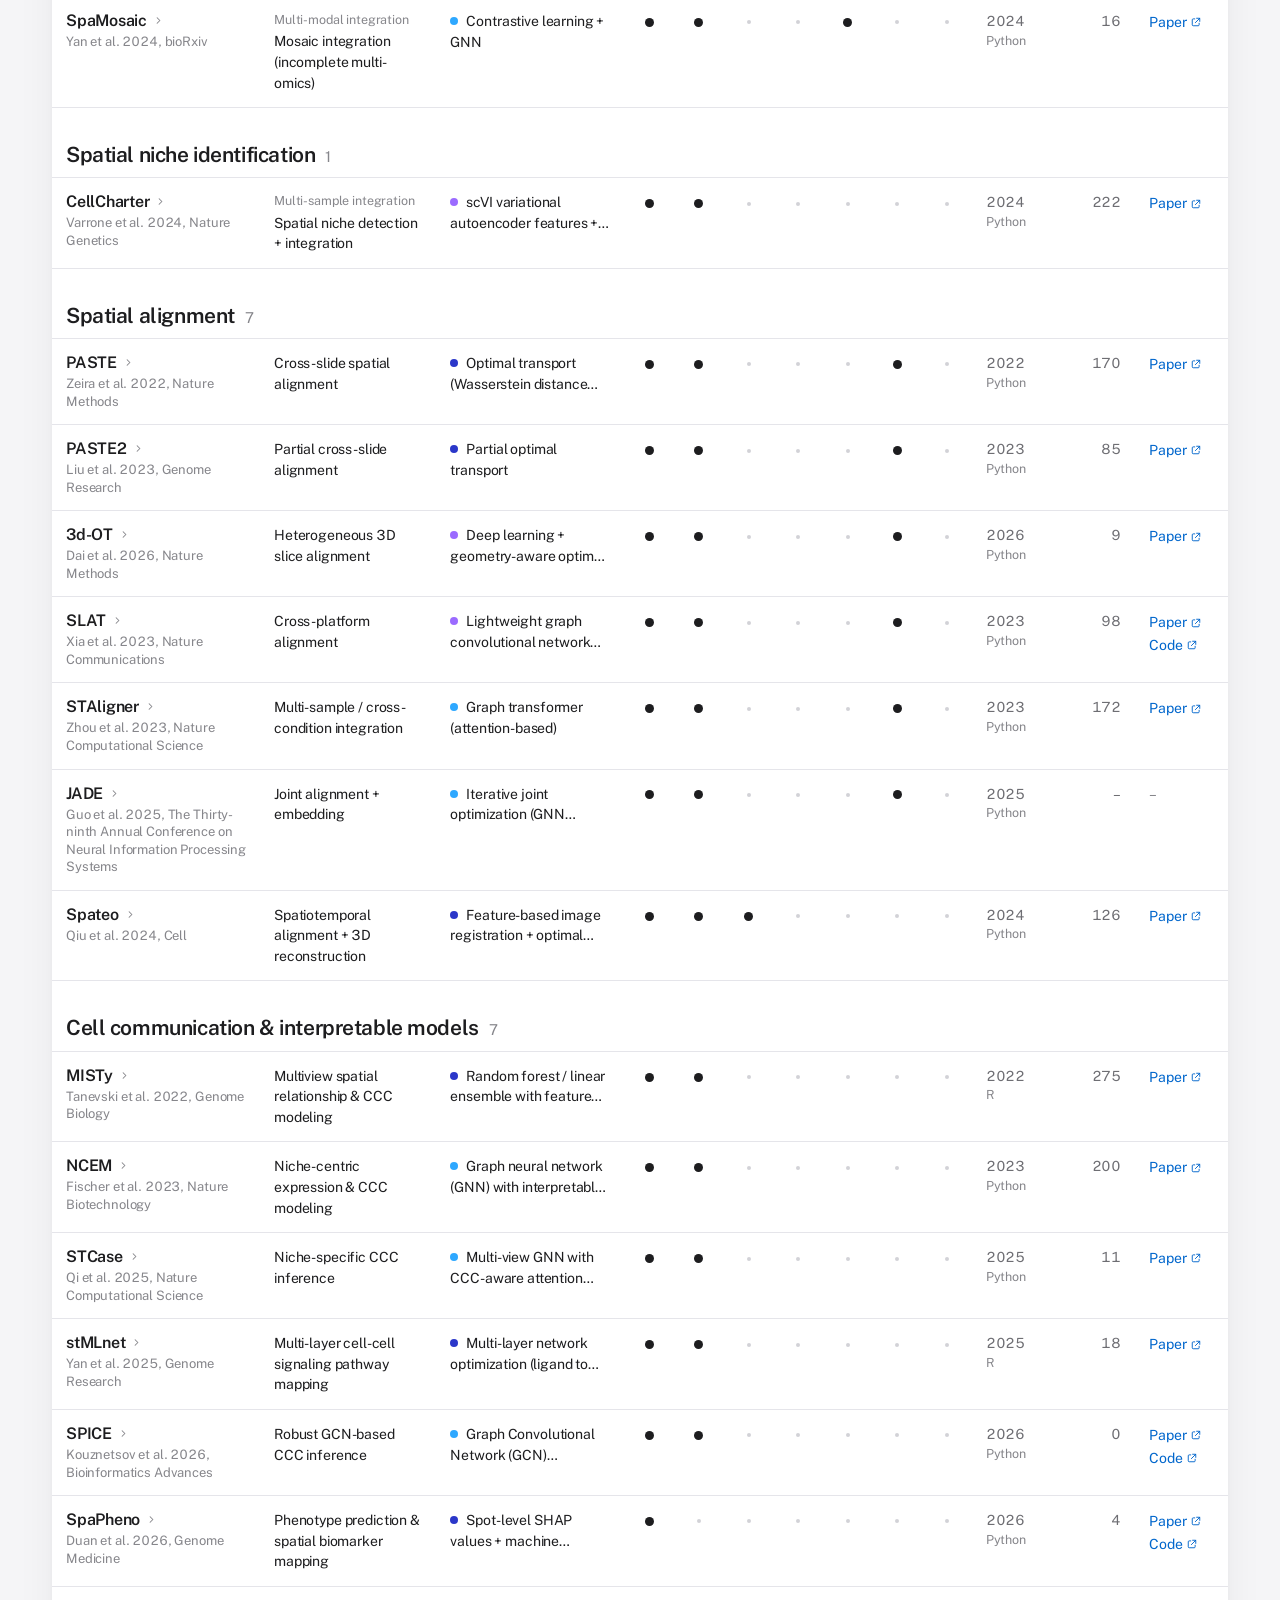
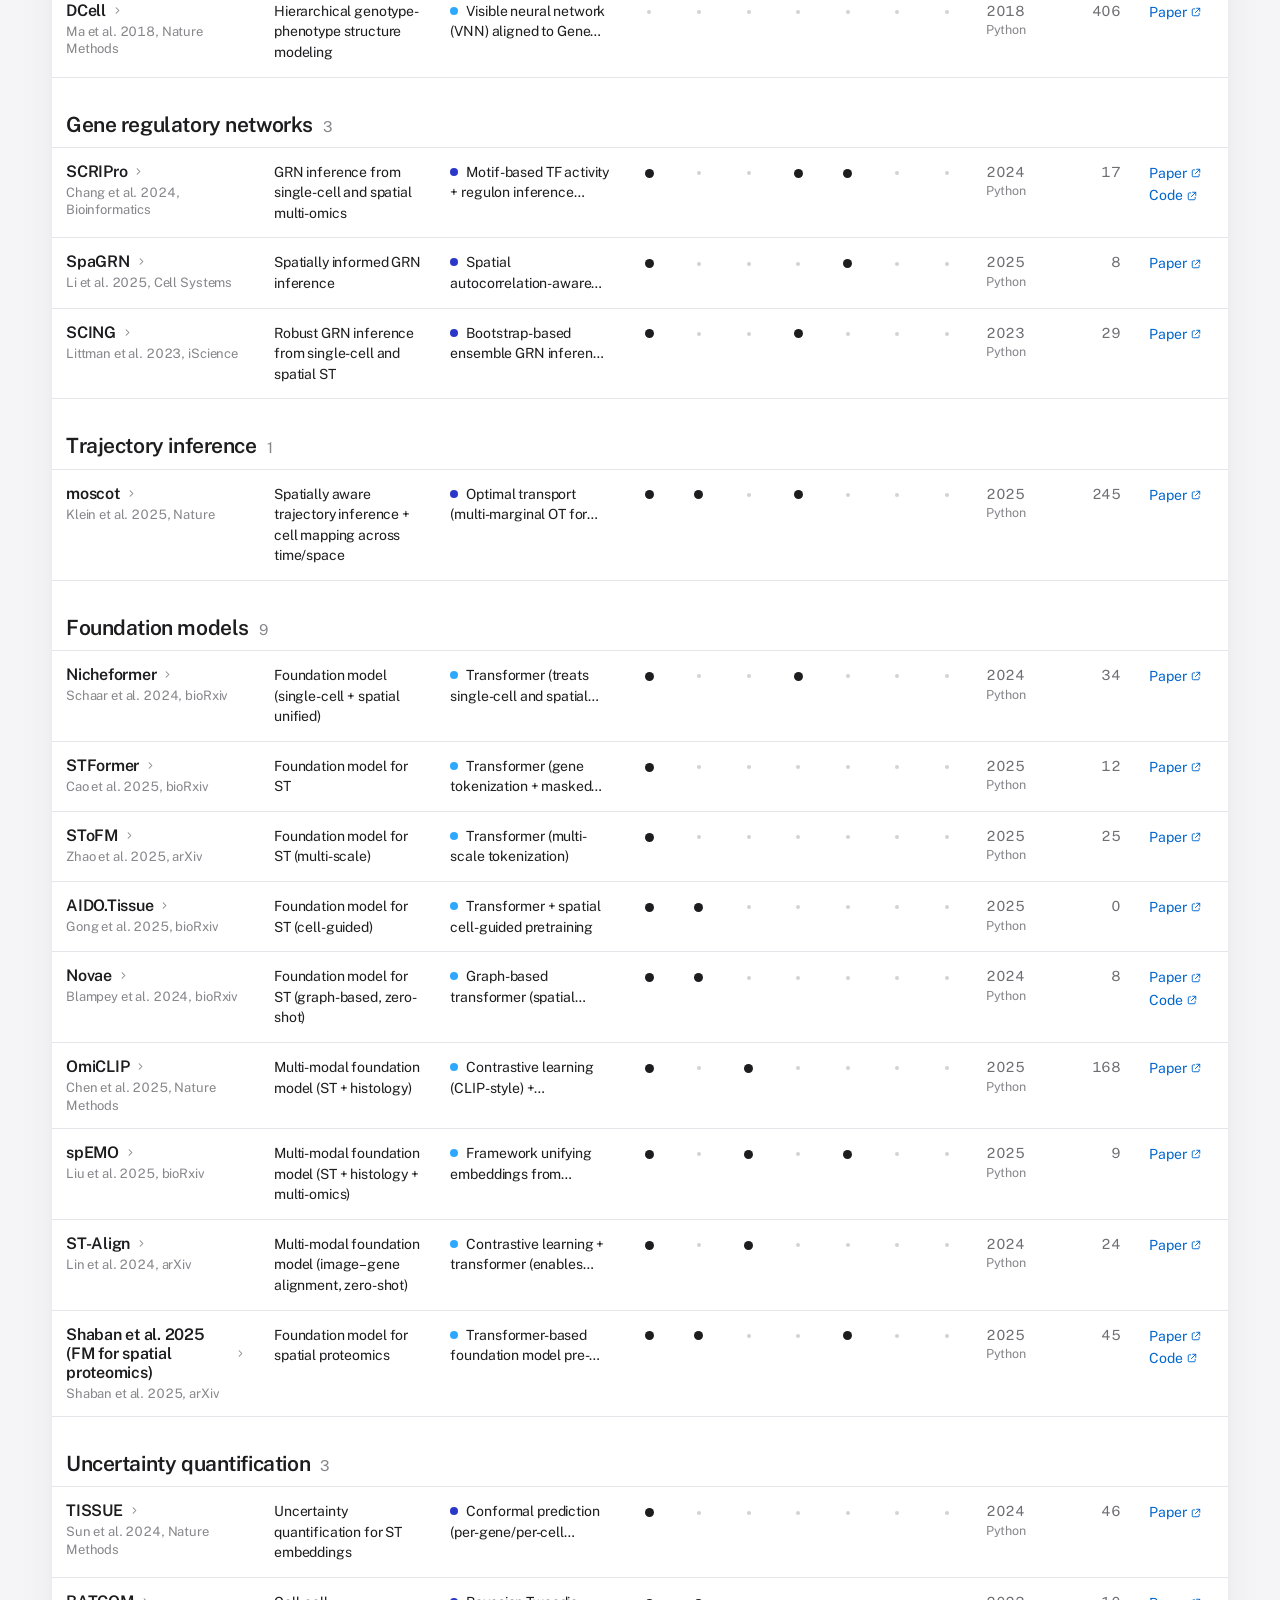
==== commit f86c5af4: "Split spatial gene expression prediction into eight input-output subtypes From histology: RNA / prot" ====
--- a/docs/index.html
+++ b/docs/index.html
@@ -34,7 +34,7 @@
 <link rel="preconnect" href="https://fonts.googleapis.com">
 <link rel="preconnect" href="https://fonts.gstatic.com" crossorigin>
 <link href="https://fonts.googleapis.com/css2?family=Public+Sans:ital,wght@0,400;0,500;0,600;0,700;1,400&display=swap" rel="stylesheet">
-<link rel="stylesheet" href="assets/style.css?v=20261120231626">
+<link rel="stylesheet" href="assets/style.css?v=20261120233833">
 </head>
 <body>
 <svg width="0" height="0" style="position:absolute" aria-hidden="true">
@@ -255,9 +255,9 @@
   </div>
 </footer>
 
-<script src="data/methods.js?v=20261120231626"></script>
-<script src="assets/app.js?v=20261120231626"></script>
-<script src="assets/hero.js?v=20261120231626"></script>
-<script src="assets/cover.js?v=20261120231626"></script>
+<script src="data/methods.js?v=20261120233833"></script>
+<script src="assets/app.js?v=20261120233833"></script>
+<script src="assets/hero.js?v=20261120233833"></script>
+<script src="assets/cover.js?v=20261120233833"></script>
 </body>
 </html>
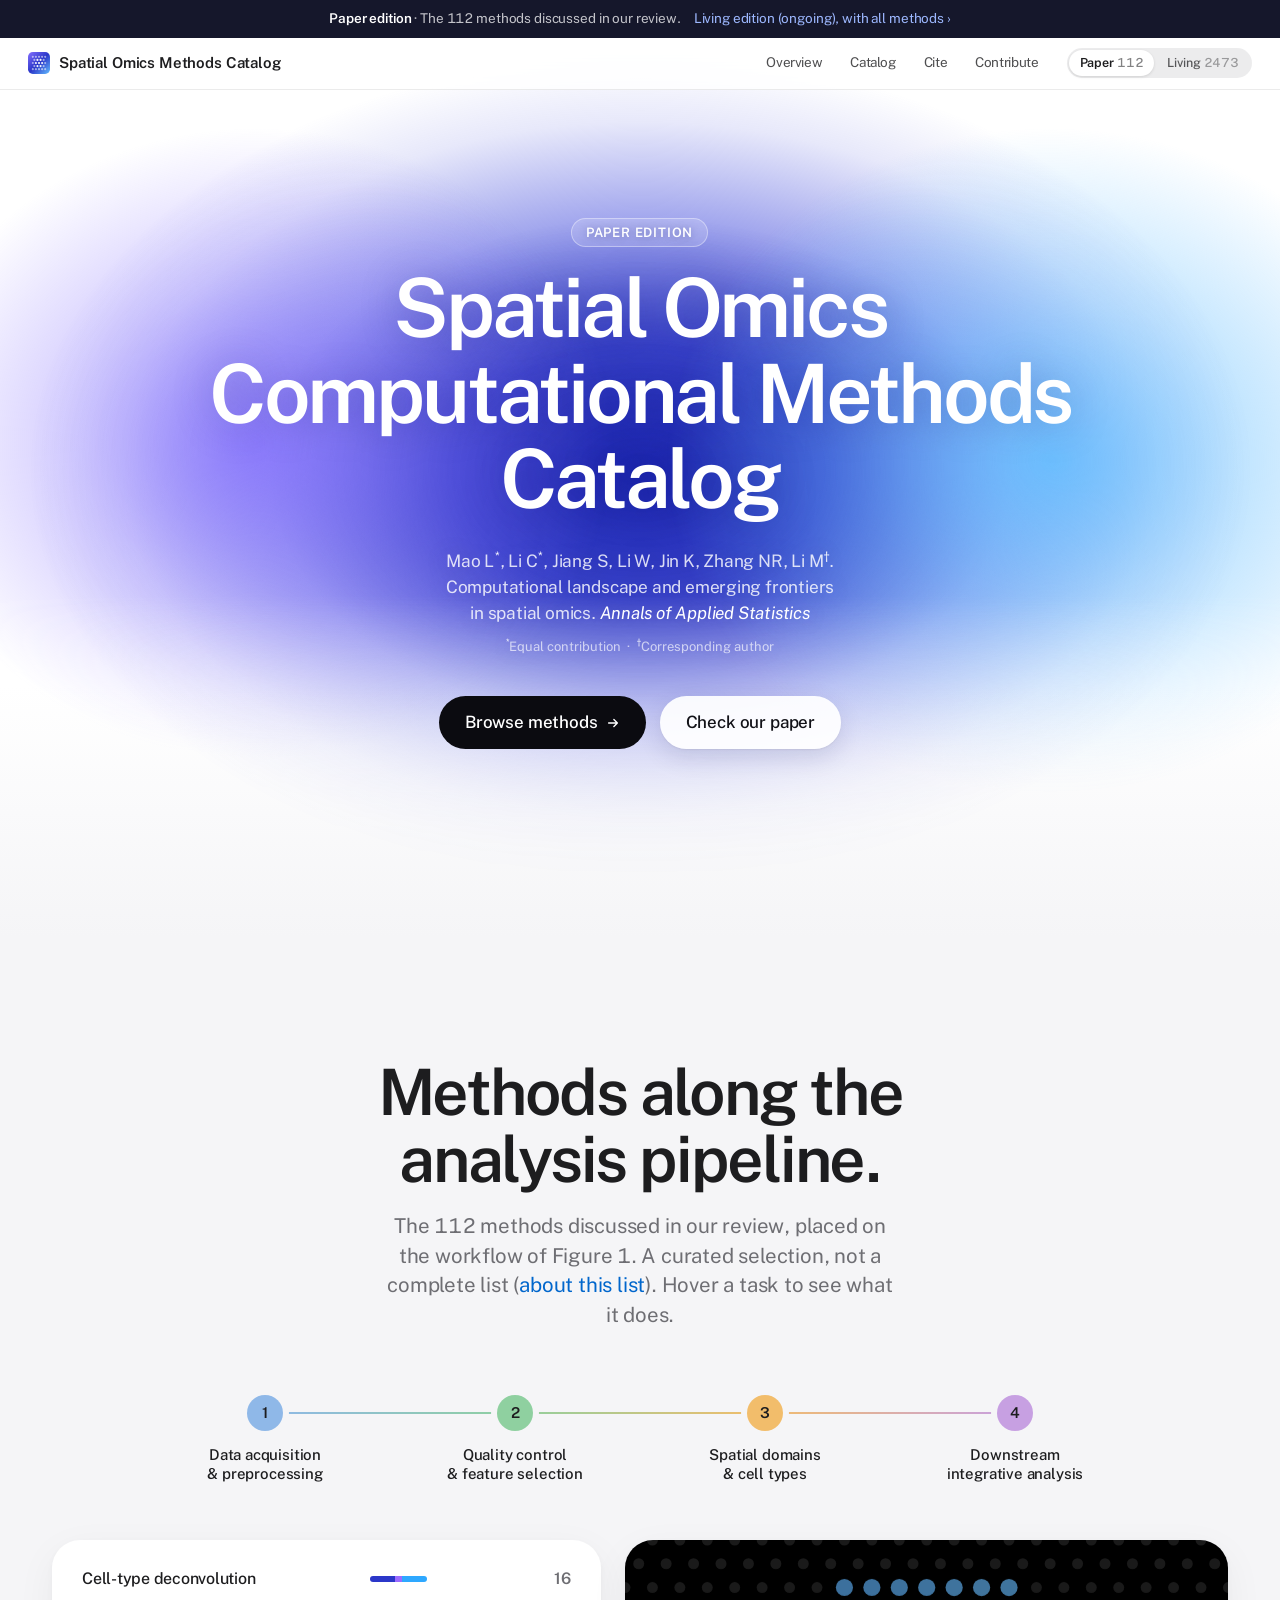
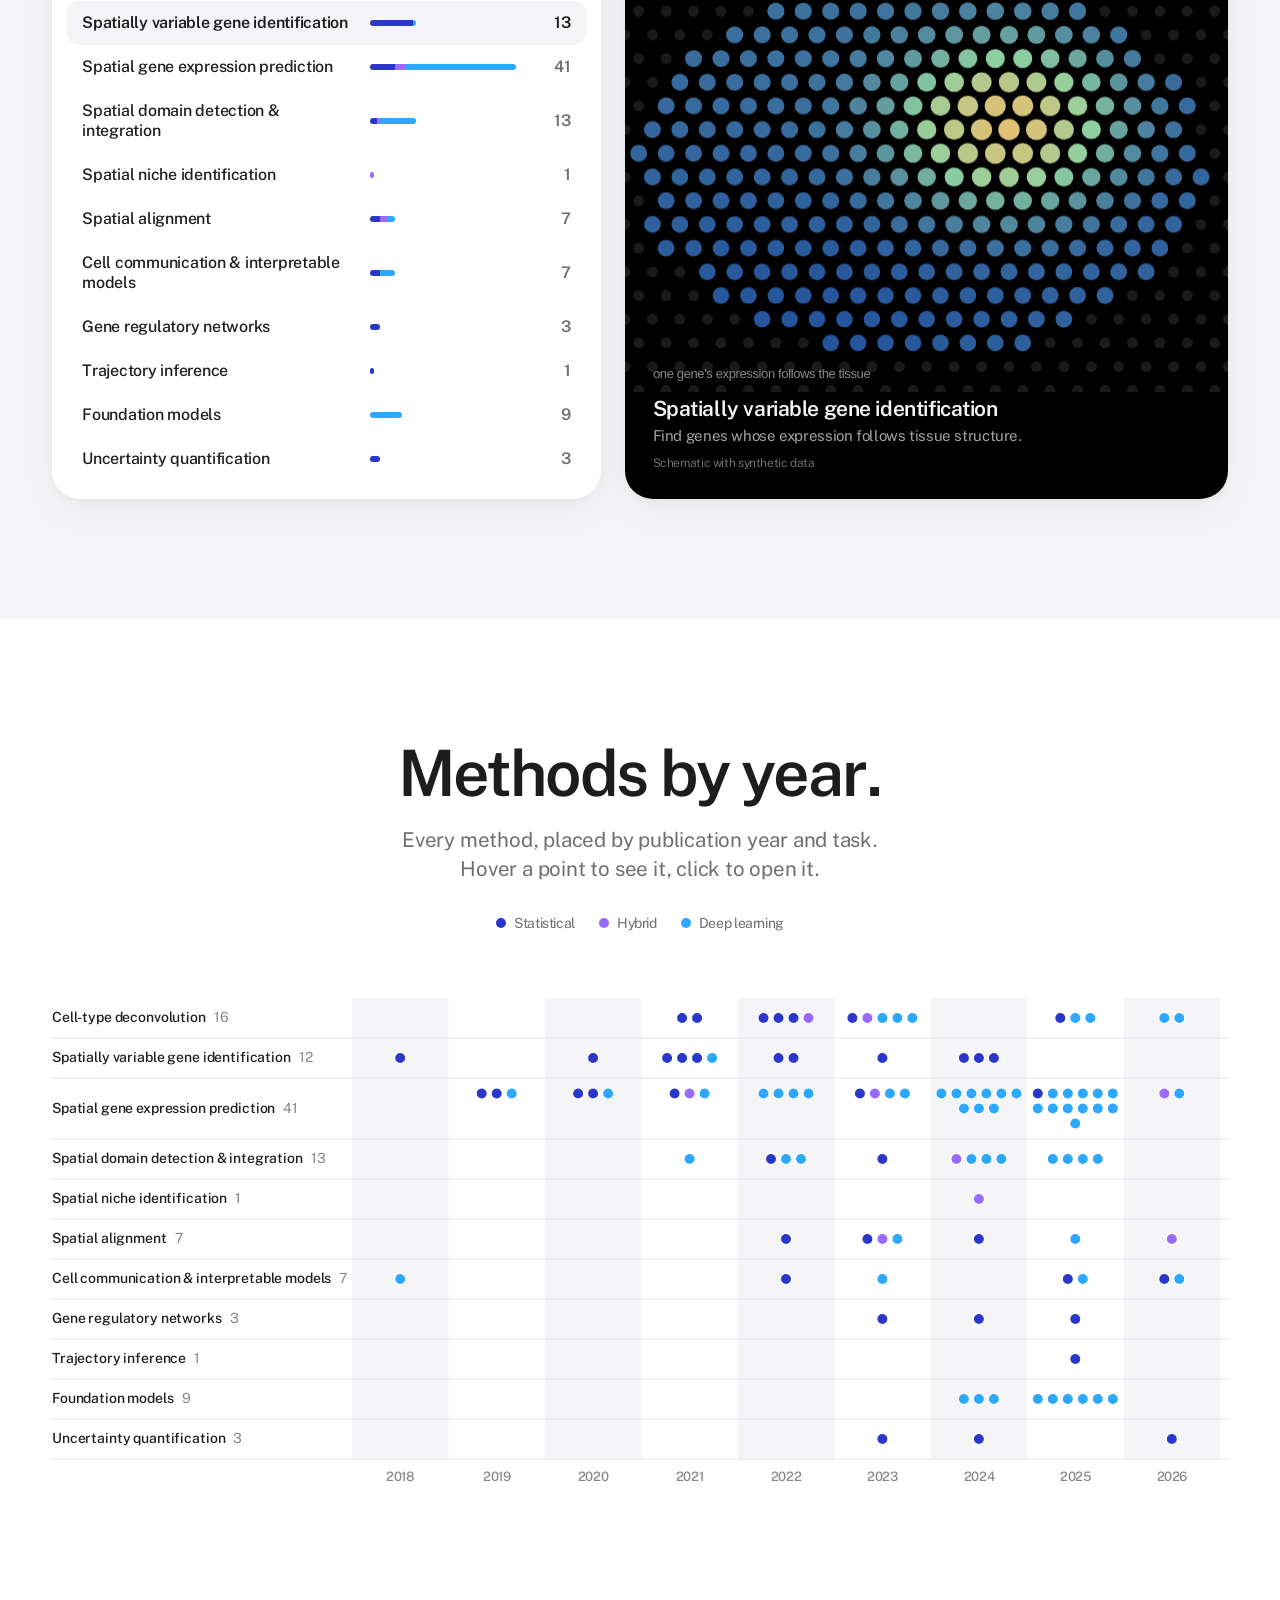
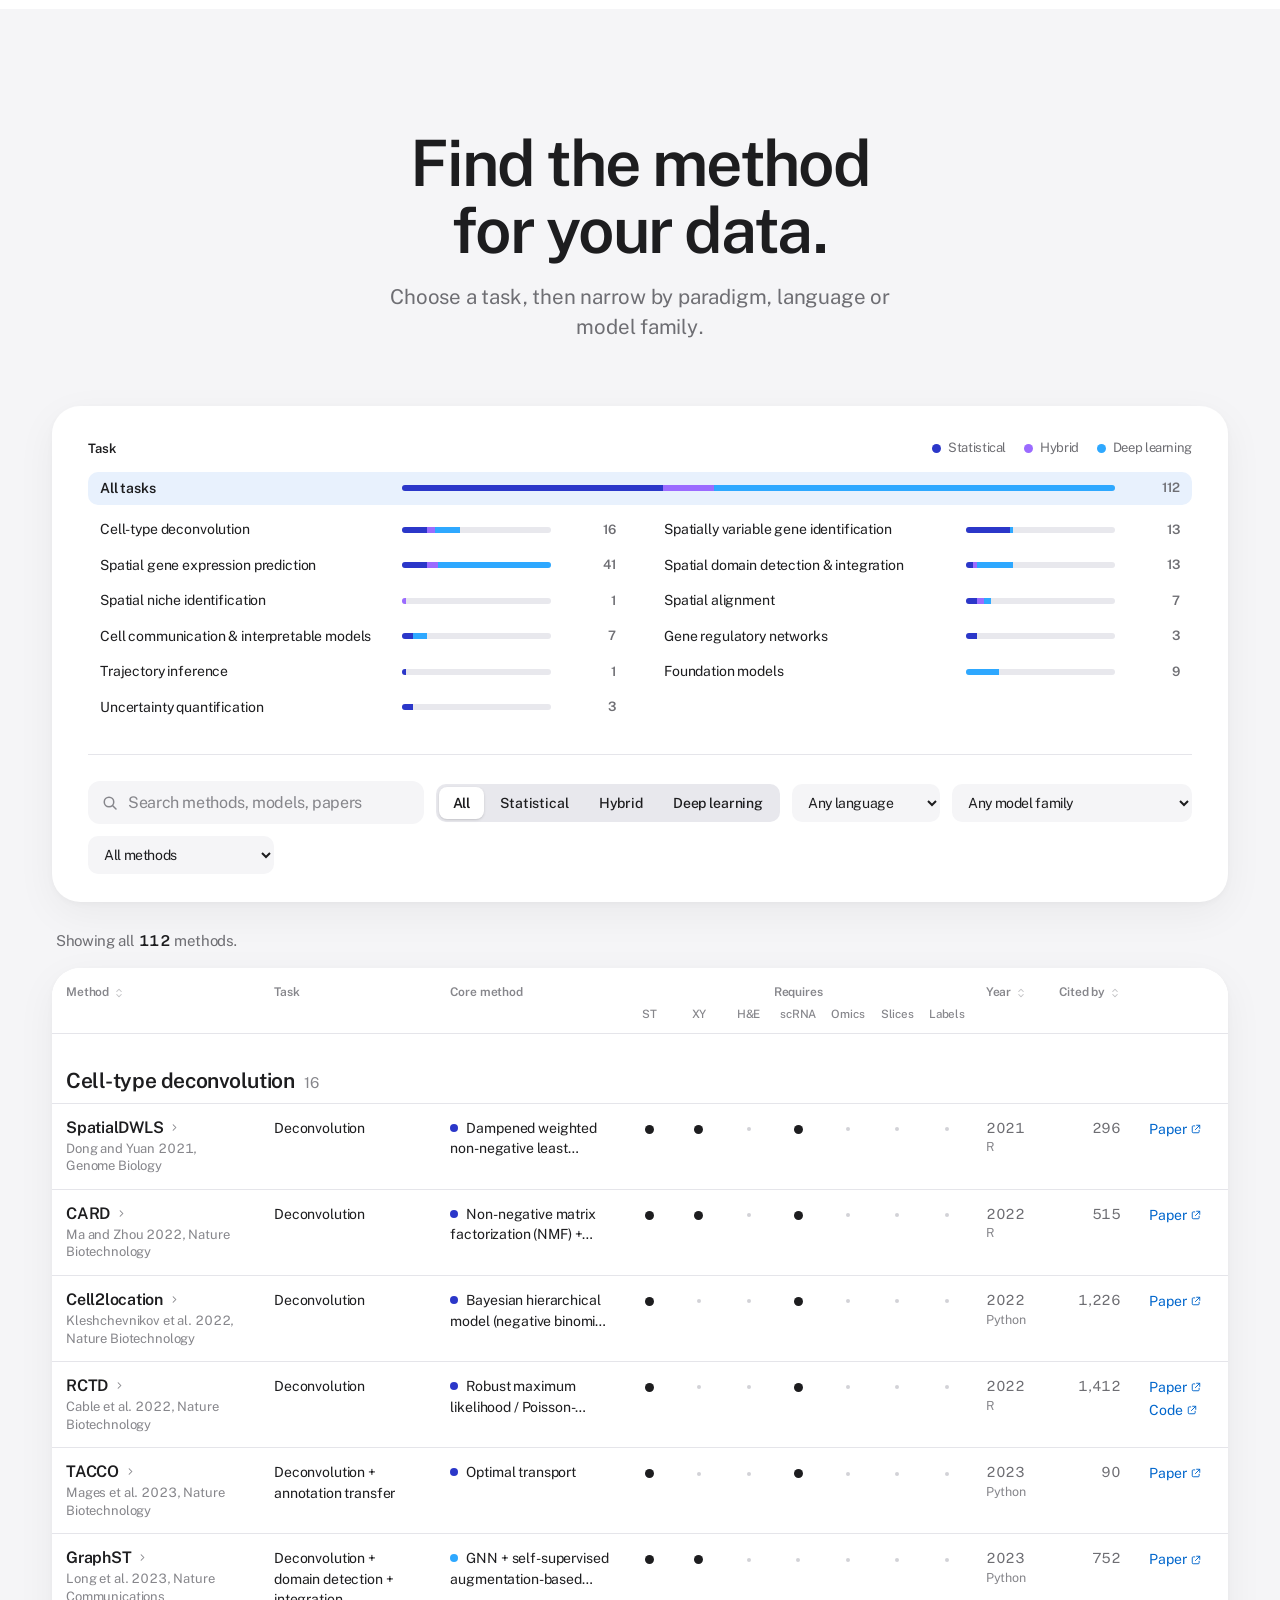
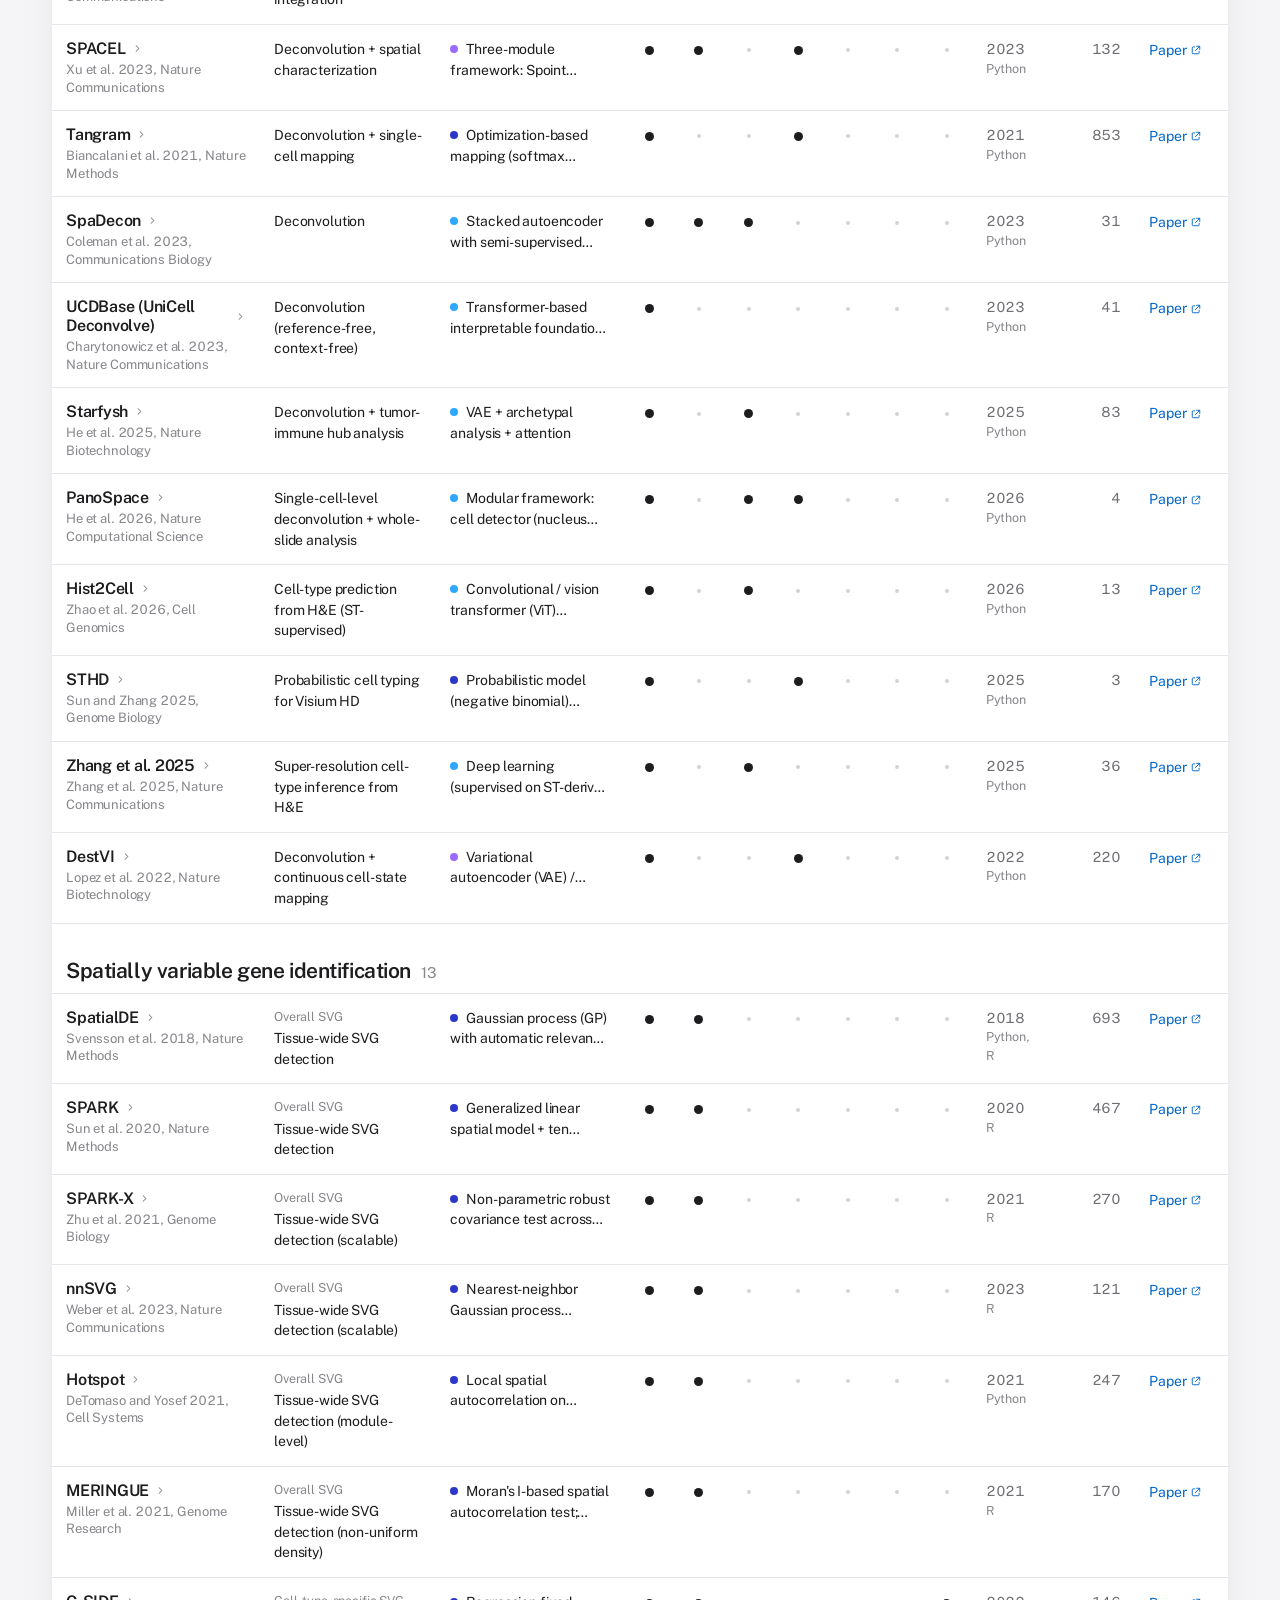
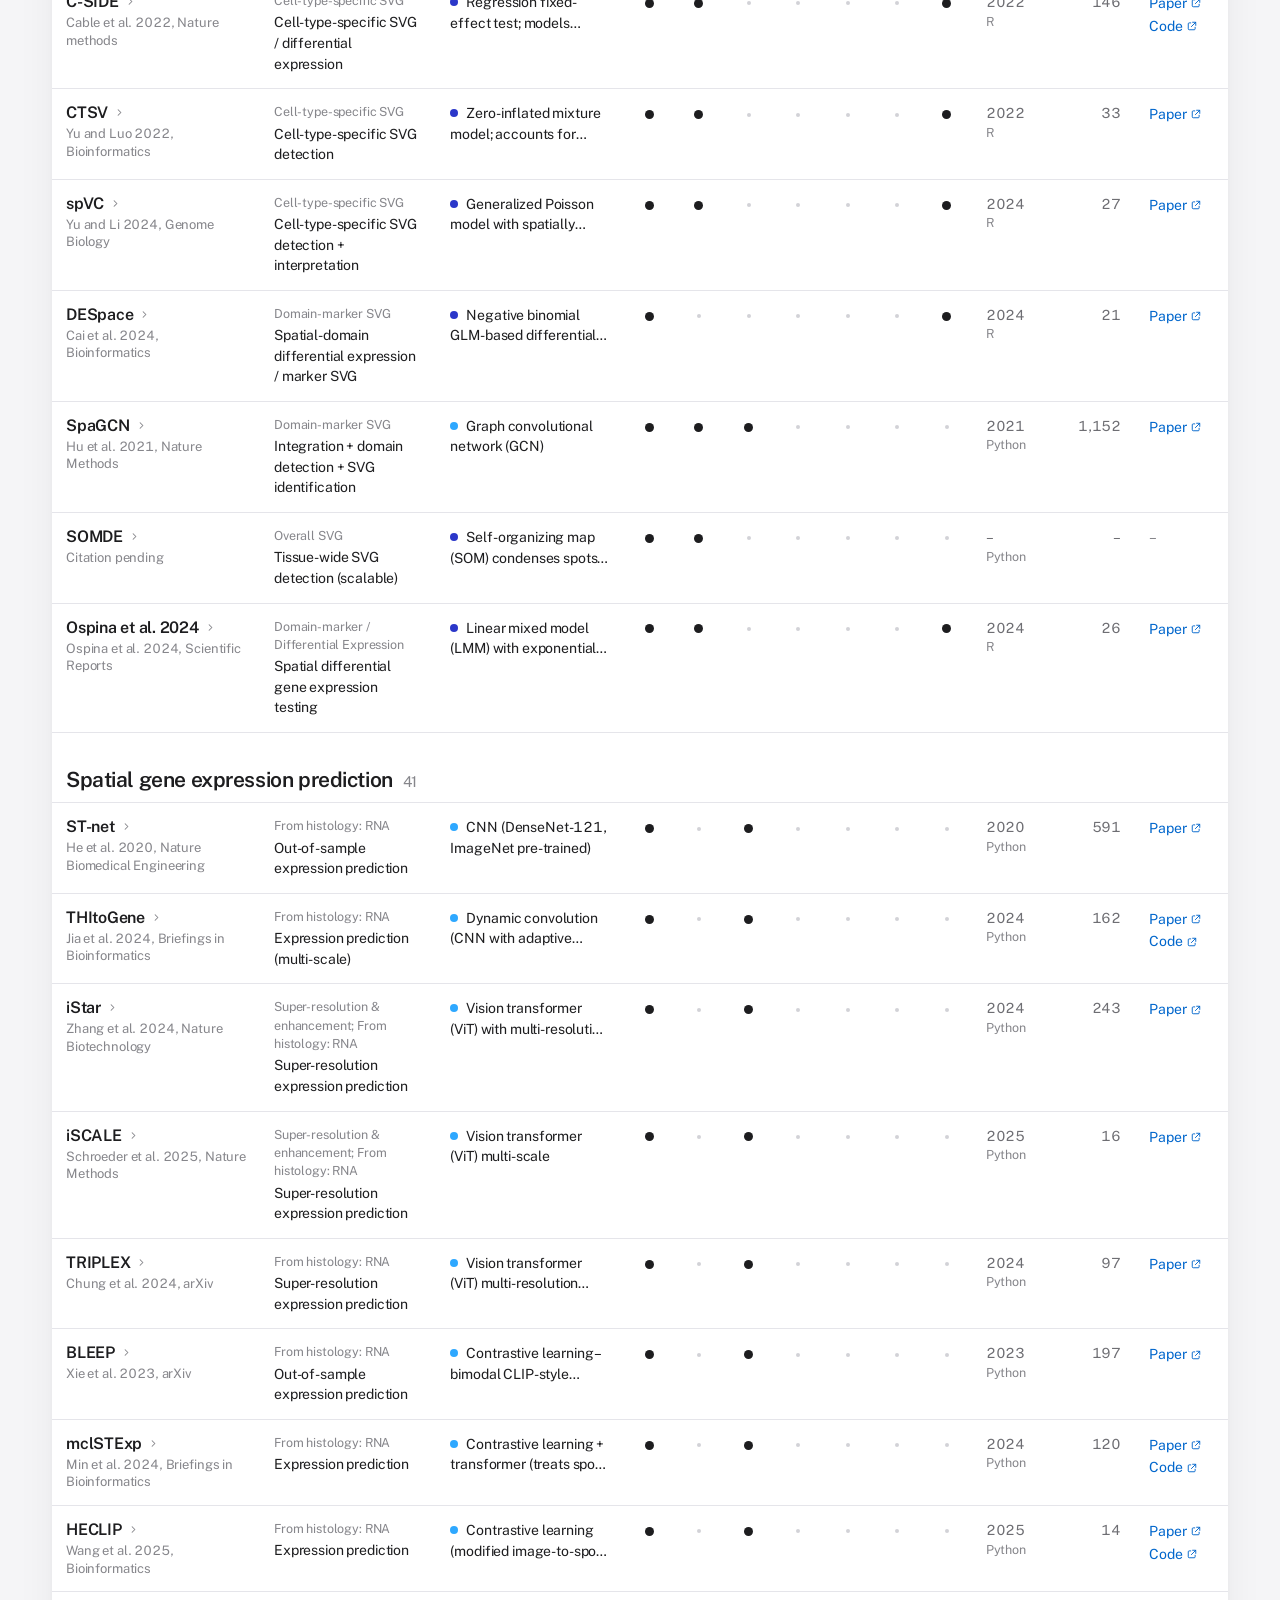
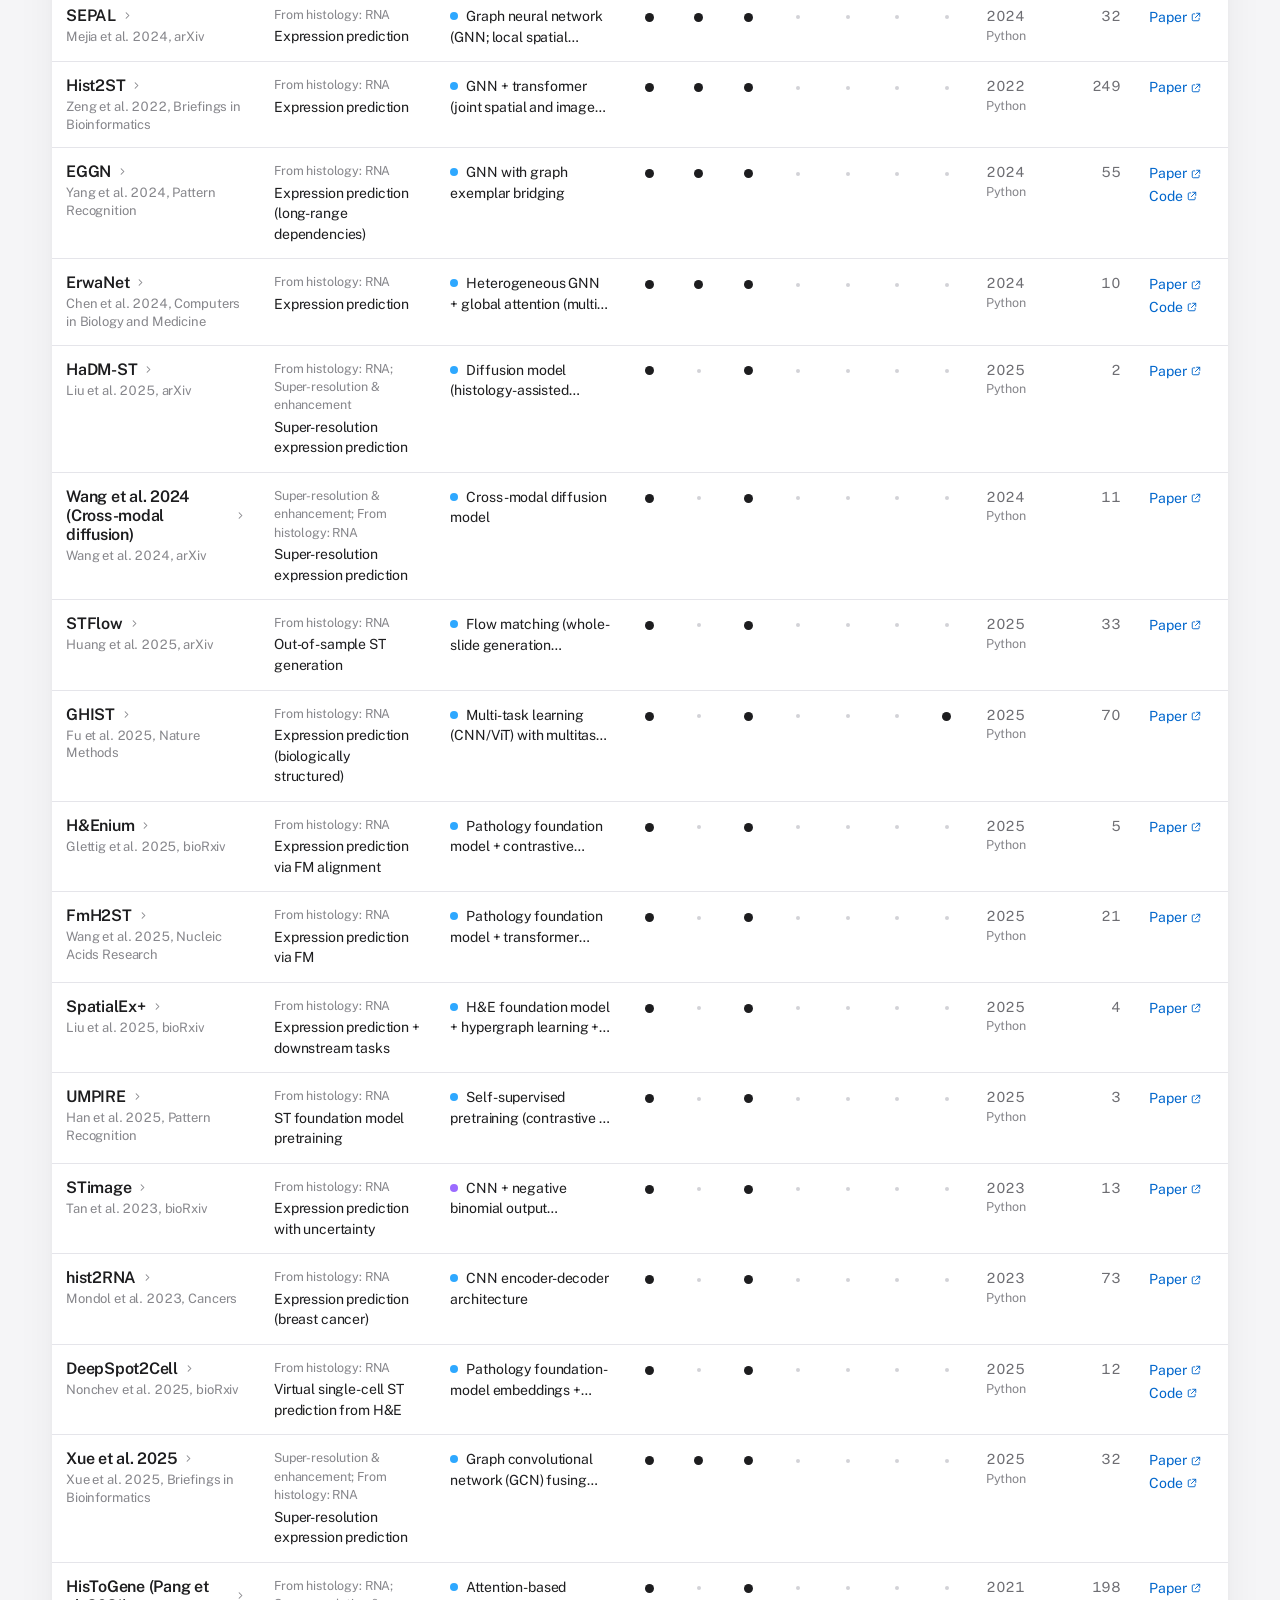
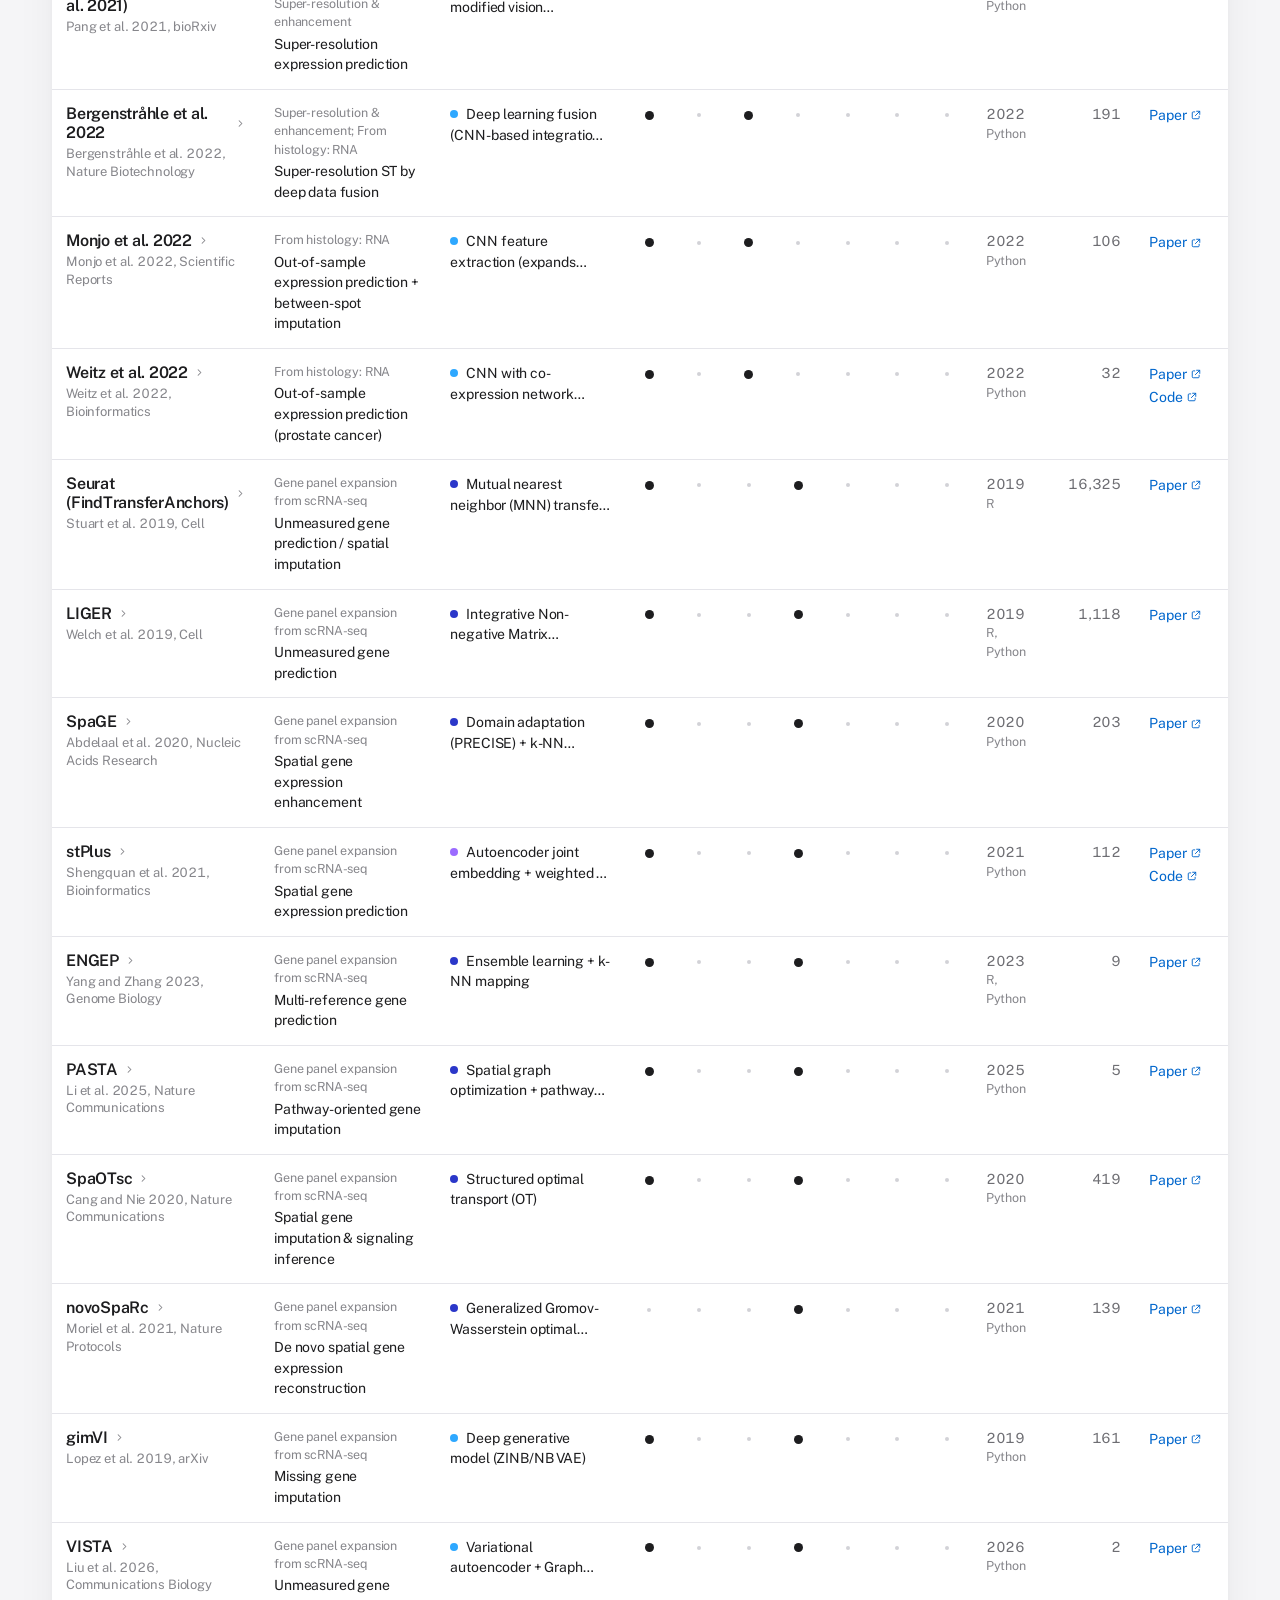
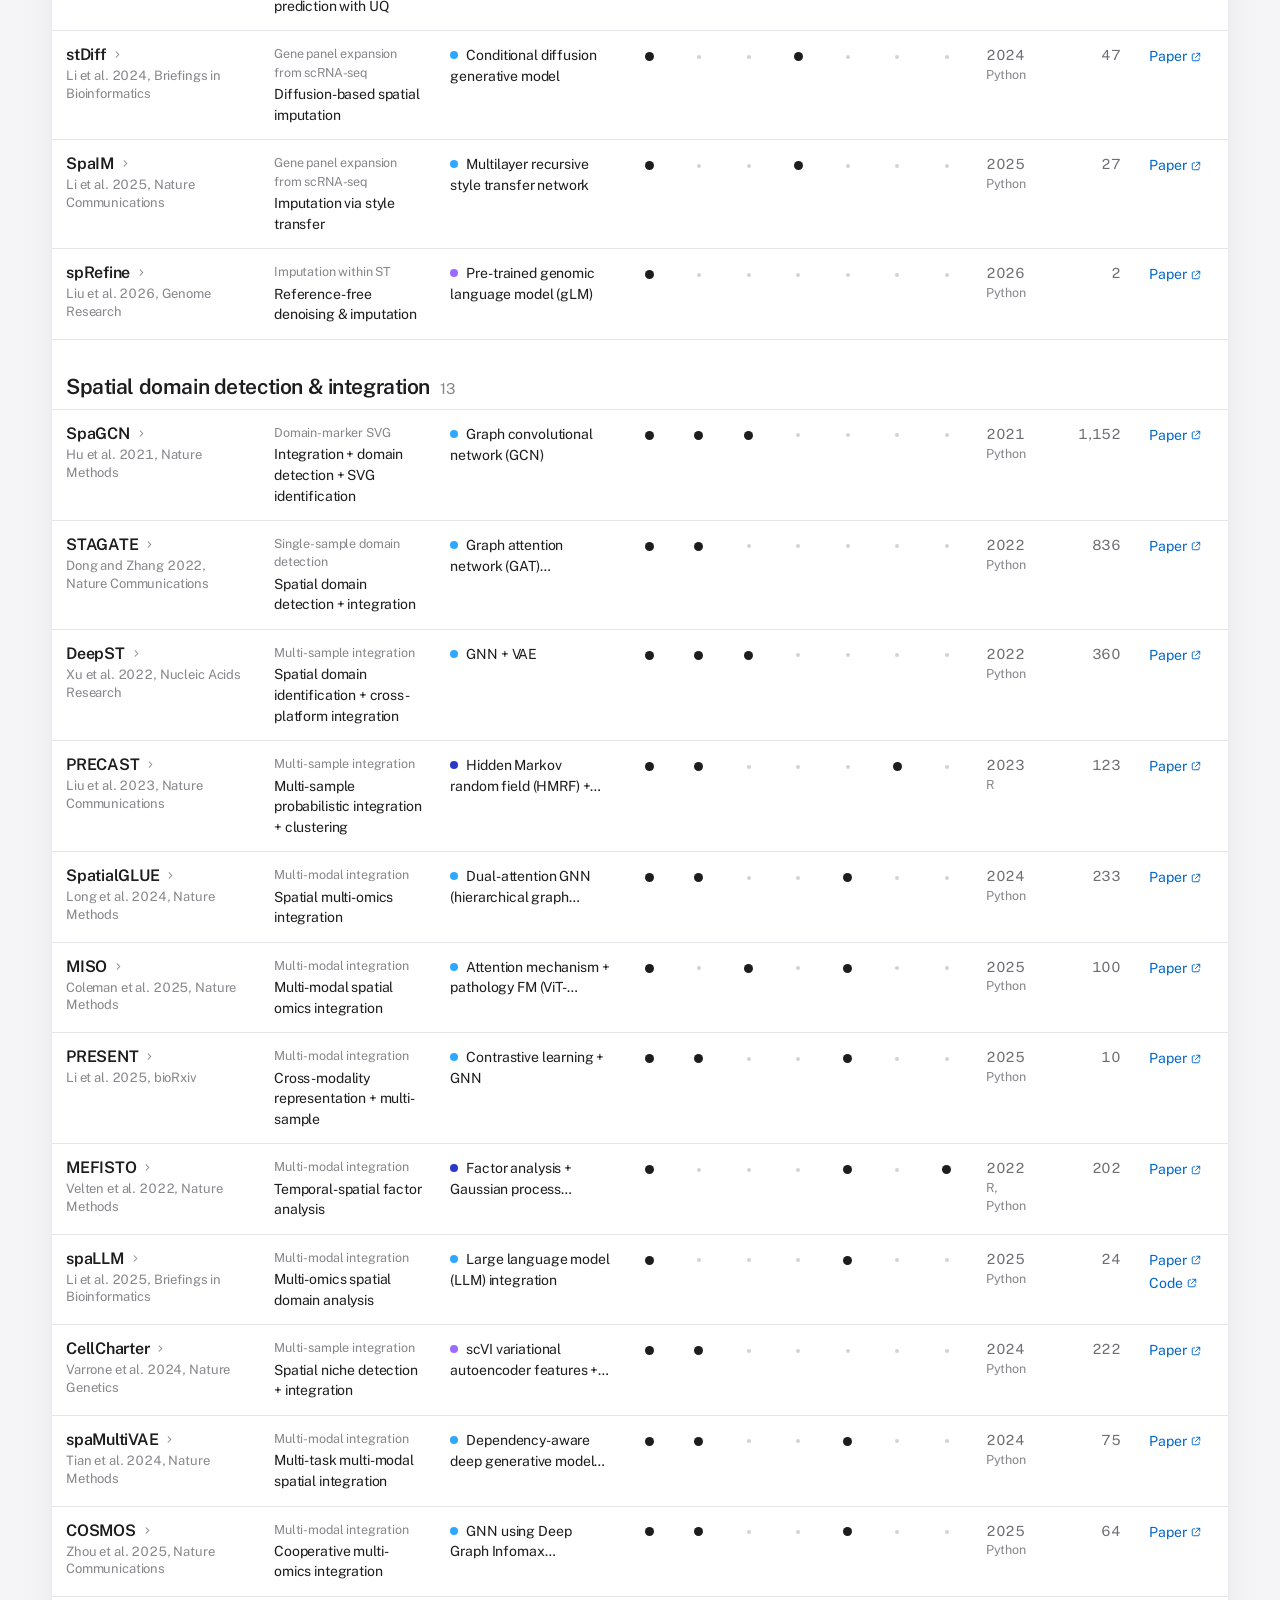
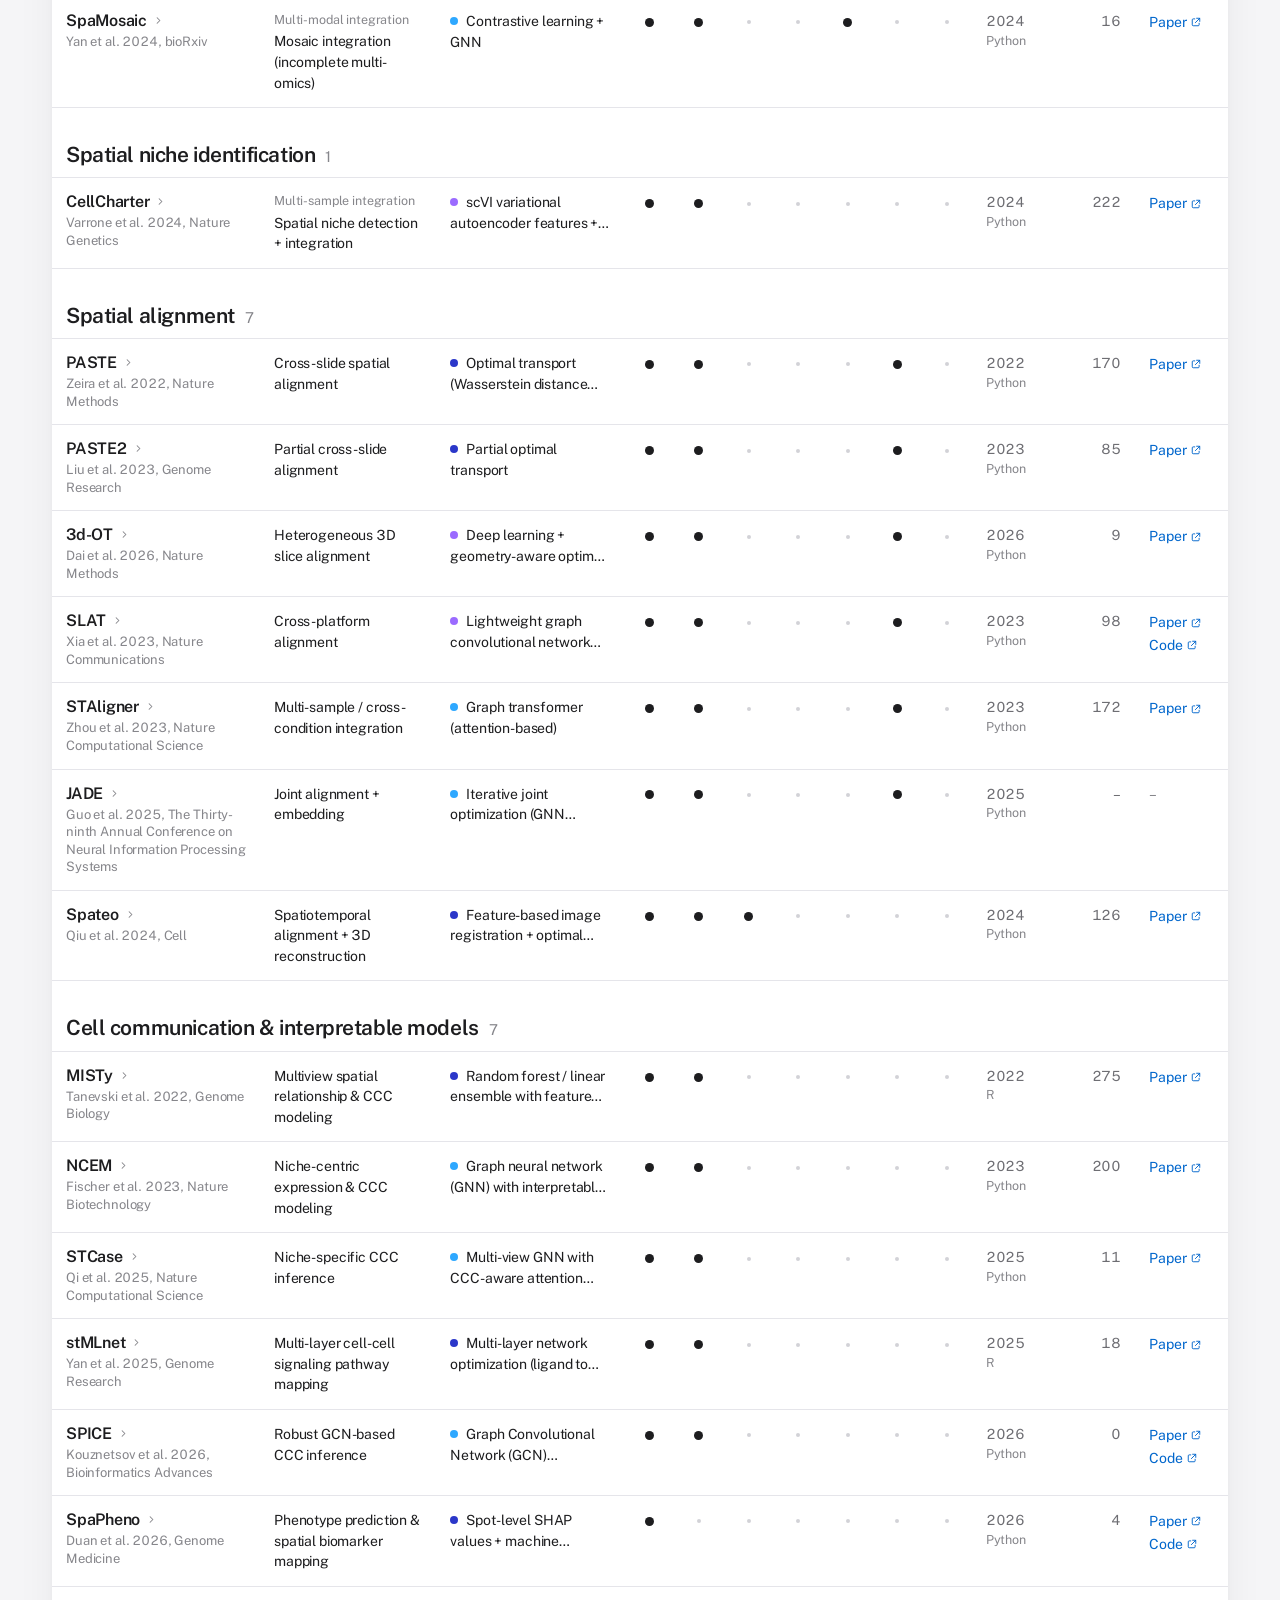
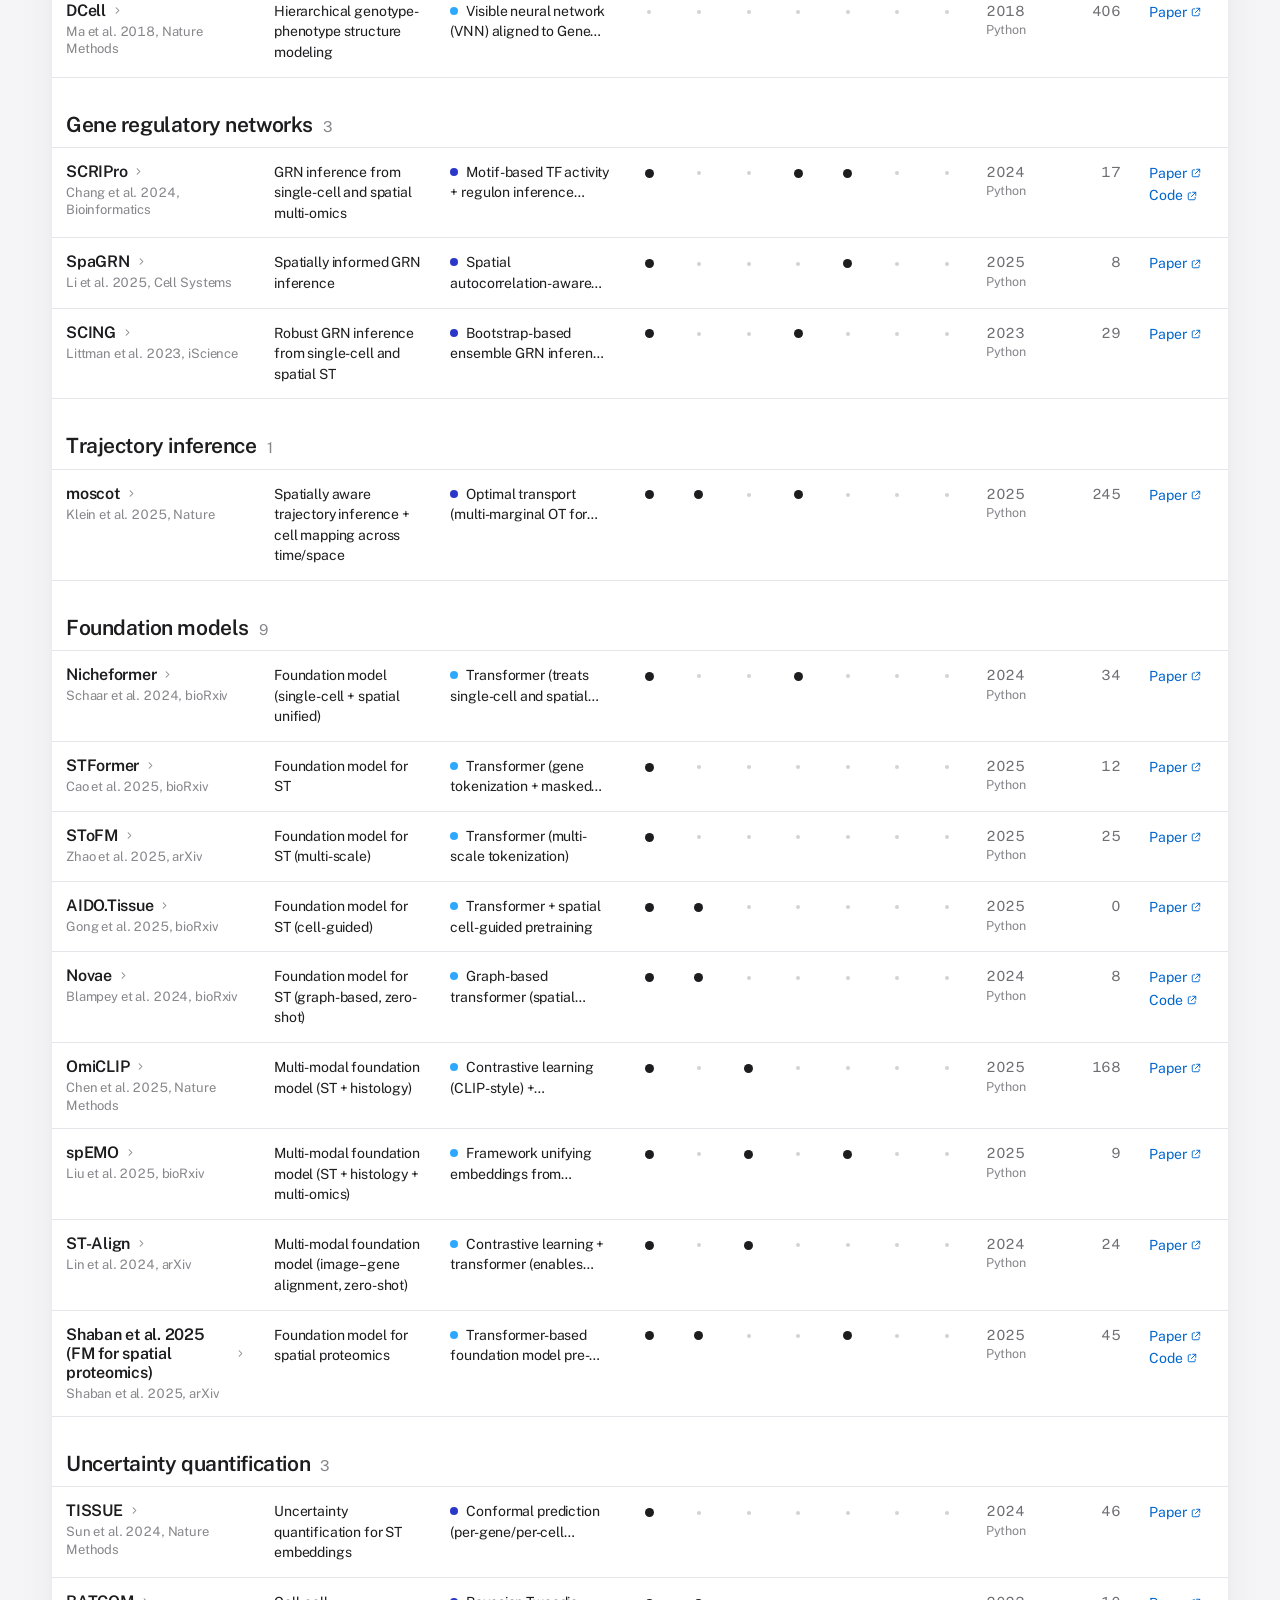
==== commit 25217d0d: "Living edition: add 366 methods first released 2019-2023 Second search with the same five-path disco" ====
--- a/docs/index.html
+++ b/docs/index.html
@@ -34,7 +34,7 @@
 <link rel="preconnect" href="https://fonts.googleapis.com">
 <link rel="preconnect" href="https://fonts.gstatic.com" crossorigin>
 <link href="https://fonts.googleapis.com/css2?family=Public+Sans:ital,wght@0,400;0,500;0,600;0,700;1,400&display=swap" rel="stylesheet">
-<link rel="stylesheet" href="assets/style.css?v=20261120233833">
+<link rel="stylesheet" href="assets/style.css?v=20261121172138">
 </head>
 <body>
 <svg width="0" height="0" style="position:absolute" aria-hidden="true">
@@ -255,9 +255,9 @@
   </div>
 </footer>
 
-<script src="data/methods.js?v=20261120233833"></script>
-<script src="assets/app.js?v=20261120233833"></script>
-<script src="assets/hero.js?v=20261120233833"></script>
-<script src="assets/cover.js?v=20261120233833"></script>
+<script src="data/methods.js?v=20261121172138"></script>
+<script src="assets/app.js?v=20261121172138"></script>
+<script src="assets/hero.js?v=20261121172138"></script>
+<script src="assets/cover.js?v=20261121172138"></script>
 </body>
 </html>
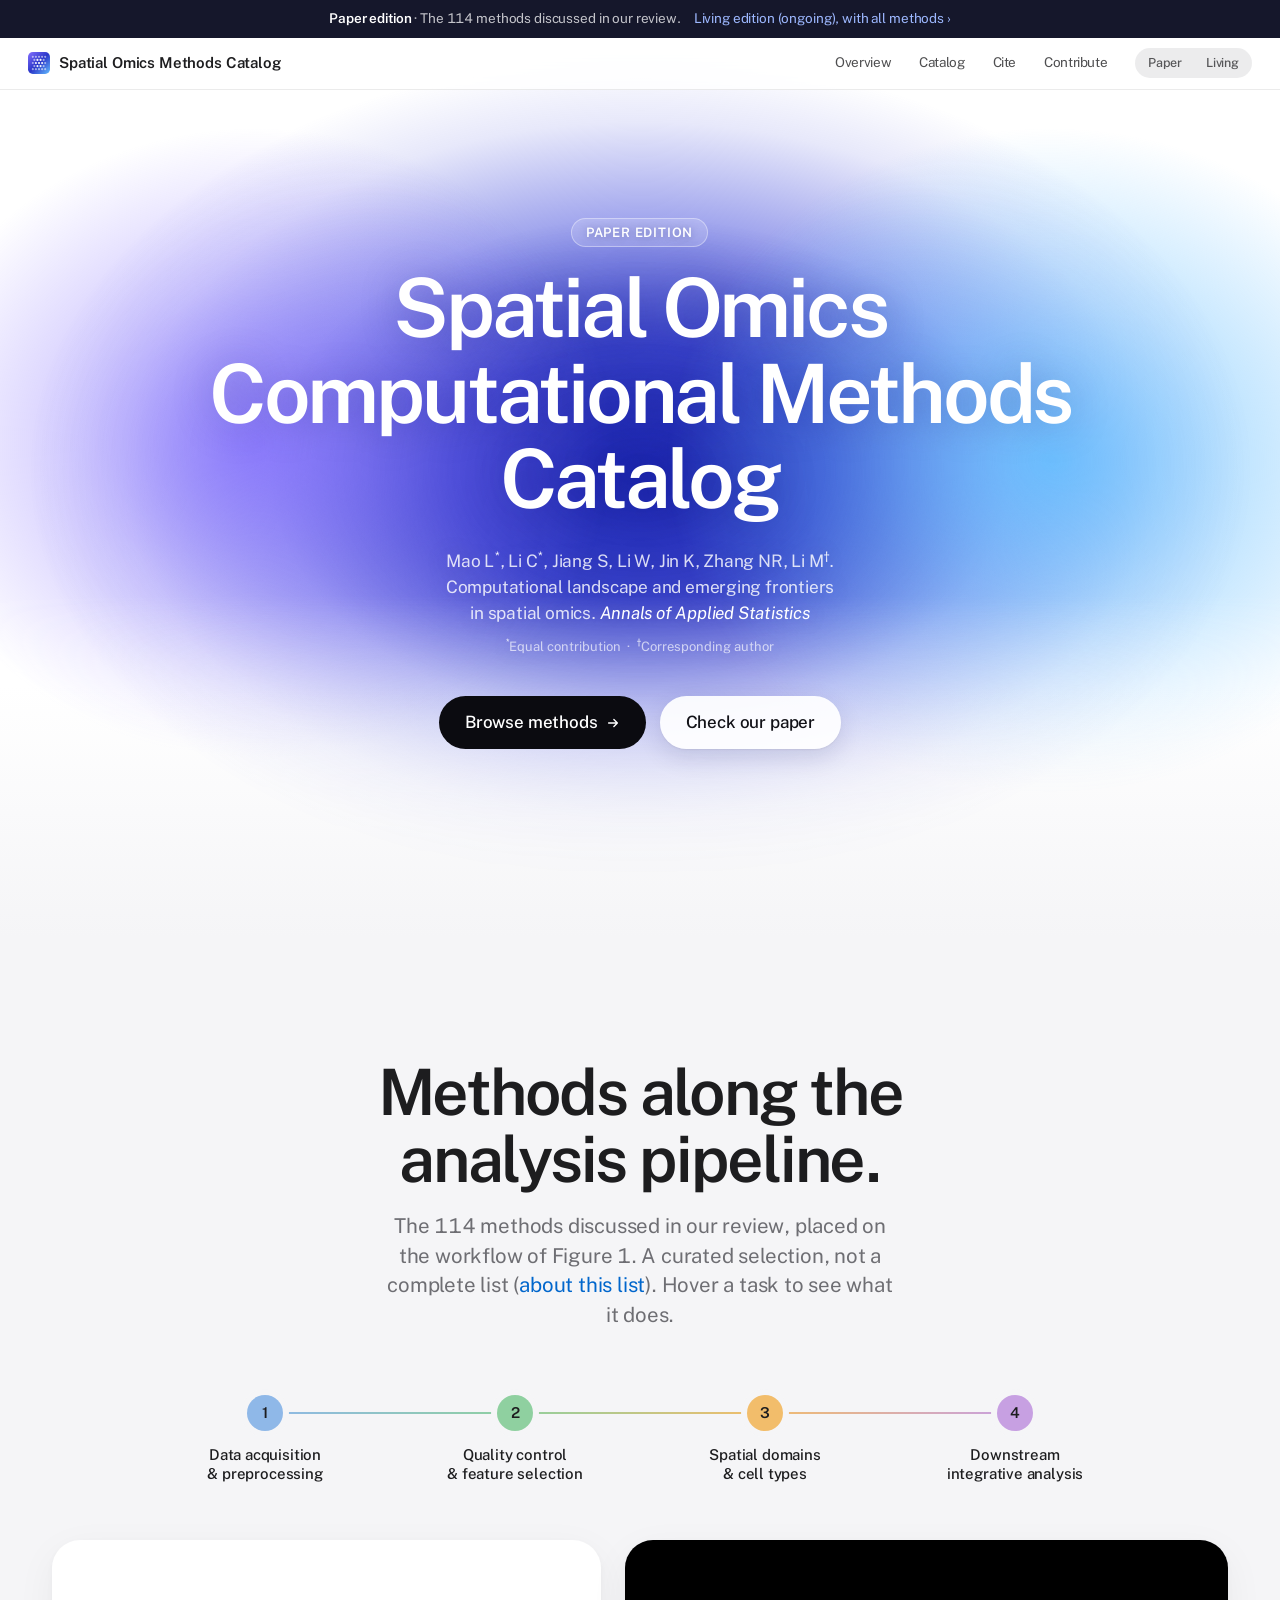
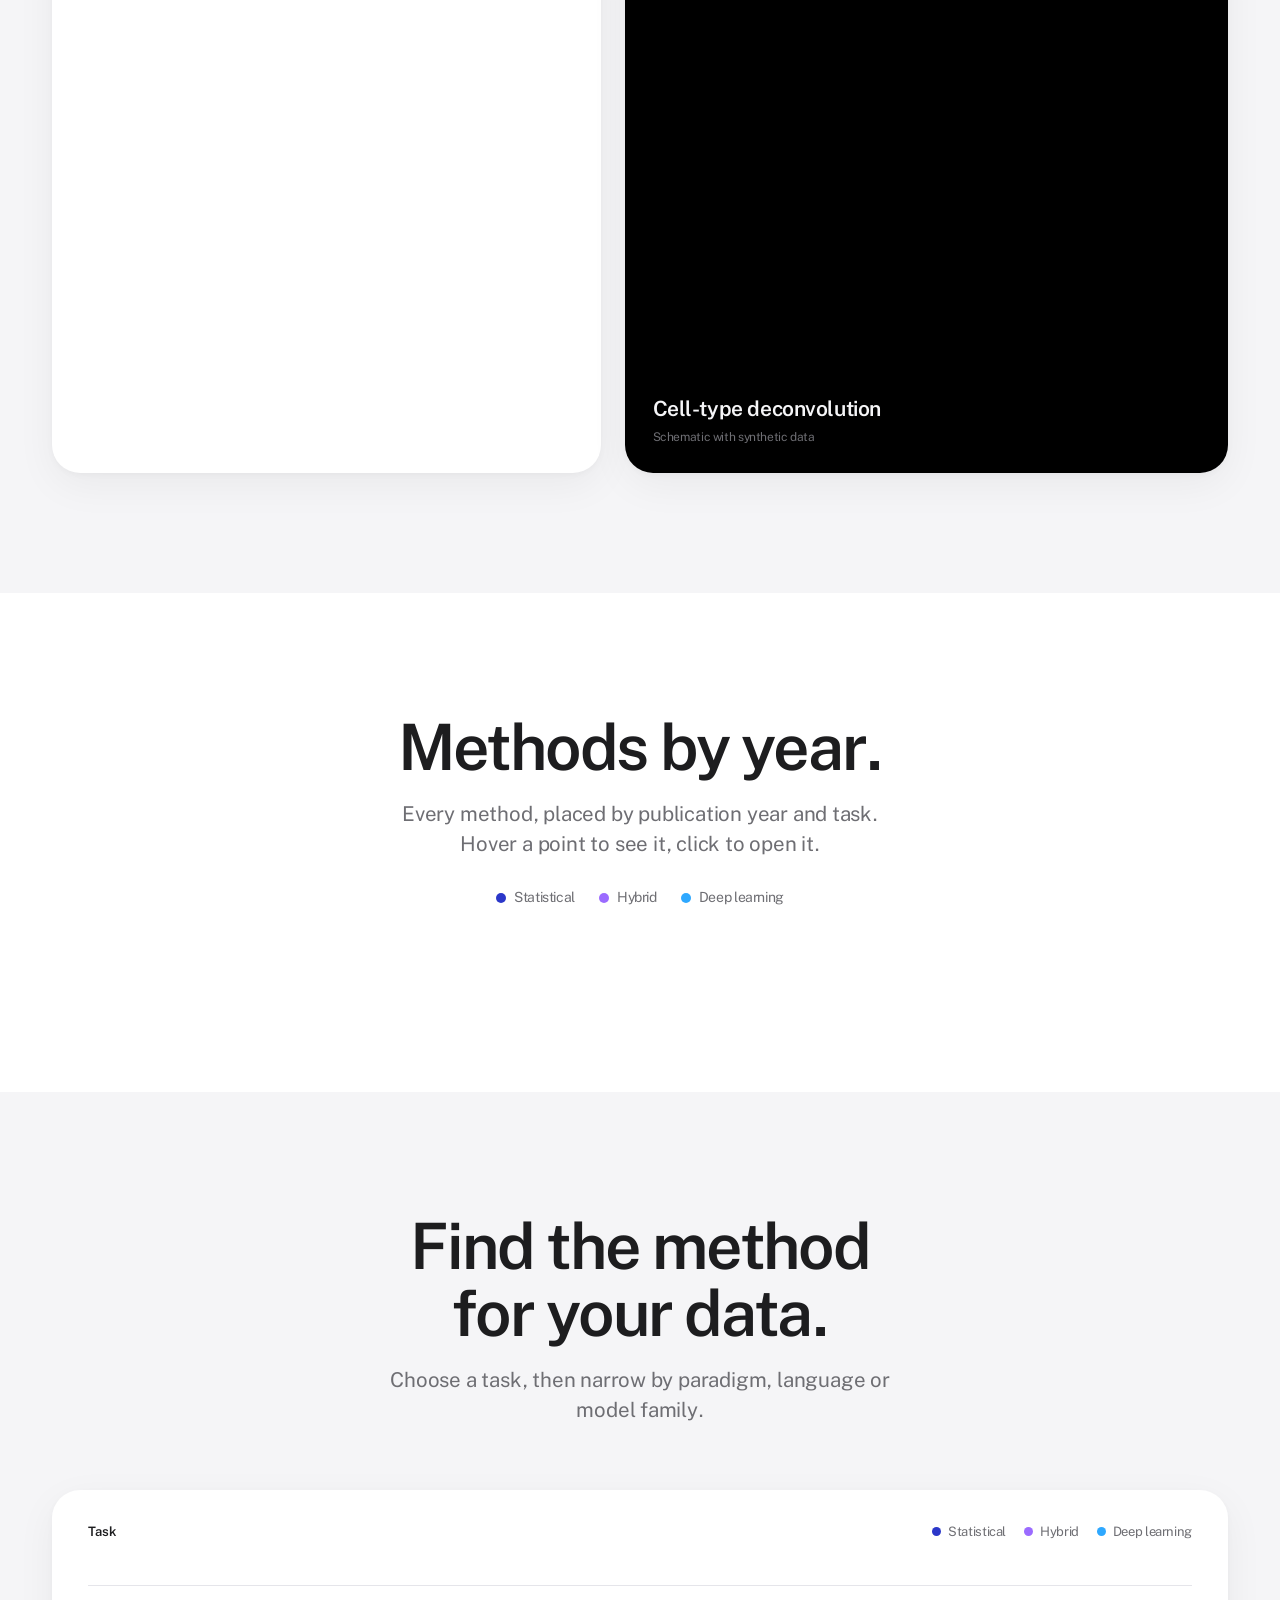
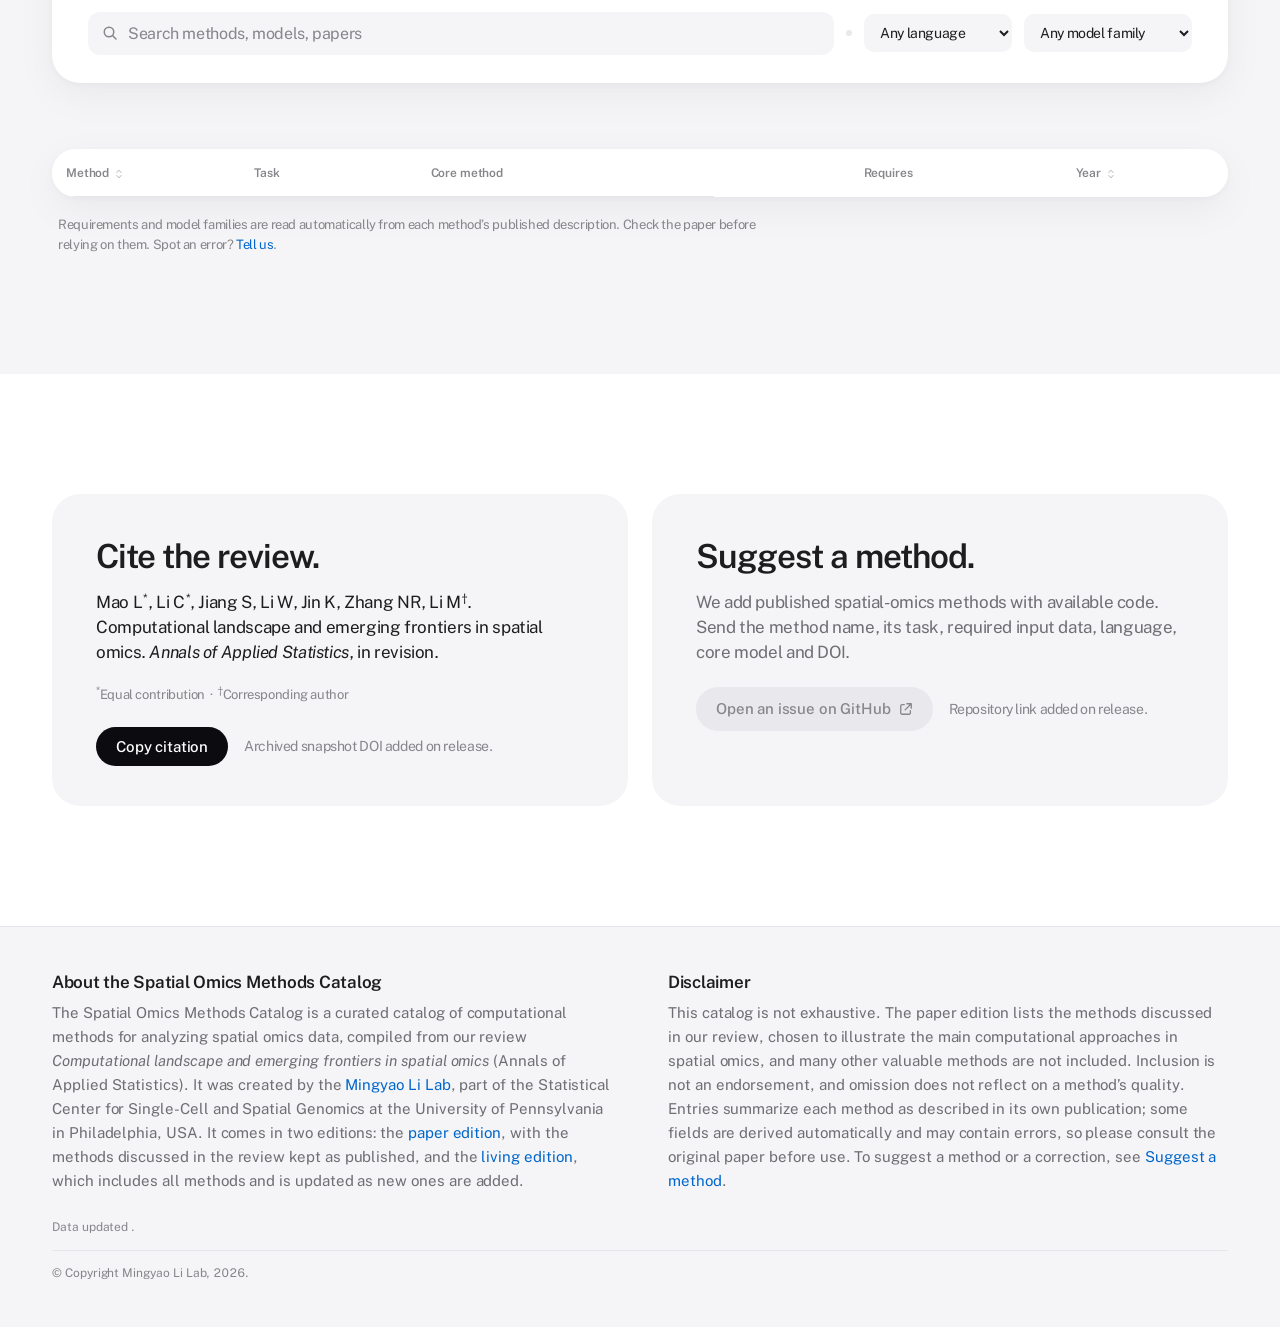
==== commit 0ac3a19d: "Add Niche-DE and DESpace2; add SOMDE citation; update counts and citation status Both methods were a" ====
--- a/docs/index.html
+++ b/docs/index.html
@@ -4,12 +4,12 @@
 <meta charset="utf-8">
 <meta name="viewport" content="width=device-width, initial-scale=1">
 <title>Spatial Omics Methods Catalog</title>
-<meta name="description" content="A curated catalog of 112 spatial omics computational methods from our Annals of Applied Statistics review (paper edition). Filter by task, paradigm, language and model family.">
+<meta name="description" content="A curated catalog of 114 spatial omics computational methods from our Annals of Applied Statistics review (paper edition). Filter by task, paradigm, language and model family.">
 <link rel="canonical" href="https://liranmao.github.io/spatial-omics-methods-catalog/">
 <meta property="og:type" content="website">
 <meta property="og:site_name" content="Spatial Omics Methods Catalog">
 <meta property="og:title" content="Spatial Omics Methods Catalog">
-<meta property="og:description" content="A curated catalog of 112 spatial omics computational methods from our Annals of Applied Statistics review (paper edition).">
+<meta property="og:description" content="A curated catalog of 114 spatial omics computational methods from our Annals of Applied Statistics review (paper edition).">
 <meta property="og:url" content="https://liranmao.github.io/spatial-omics-methods-catalog/">
 <meta property="og:image" content="https://liranmao.github.io/spatial-omics-methods-catalog/og-image.png">
 <meta property="og:image:width" content="1200">
@@ -17,7 +17,7 @@
 <meta property="og:image:alt" content="Spatial Omics Methods Catalog">
 <meta name="twitter:card" content="summary_large_image">
 <meta name="twitter:title" content="Spatial Omics Methods Catalog">
-<meta name="twitter:description" content="A curated catalog of 112 spatial omics computational methods from our Annals of Applied Statistics review (paper edition).">
+<meta name="twitter:description" content="A curated catalog of 114 spatial omics computational methods from our Annals of Applied Statistics review (paper edition).">
 <meta name="twitter:image" content="https://liranmao.github.io/spatial-omics-methods-catalog/og-image.png">
 <link rel="icon" href="favicon.svg" type="image/svg+xml">
 <link rel="icon" href="favicon-32.png" type="image/png" sizes="32x32">
@@ -34,7 +34,7 @@
 <link rel="preconnect" href="https://fonts.googleapis.com">
 <link rel="preconnect" href="https://fonts.gstatic.com" crossorigin>
 <link href="https://fonts.googleapis.com/css2?family=Public+Sans:ital,wght@0,400;0,500;0,600;0,700;1,400&display=swap" rel="stylesheet">
-<link rel="stylesheet" href="assets/style.css?v=20261121172138">
+<link rel="stylesheet" href="assets/style.css?v=20261126160921">
 </head>
 <body>
 <svg width="0" height="0" style="position:absolute" aria-hidden="true">
@@ -45,7 +45,7 @@
 </svg>
 
 <div class="edbar" role="note">
-  <span class="ed-review"><b>Paper edition</b><span class="edbar-text"> · The <span class="n-review">112</span> methods discussed in our review.</span>
+  <span class="ed-review"><b>Paper edition</b><span class="edbar-text"> · The <span class="n-review">114</span> methods discussed in our review.</span>
     <a href="https://liranmao.github.io/spatial-omics-methods-catalog/dev/" data-ed="living">Living edition (ongoing), with all methods&nbsp;›</a></span>
   <span class="ed-living"><b>Living edition (ongoing)</b><span class="edbar-text"> · Updated as new methods are added.</span>
     <a href="https://liranmao.github.io/spatial-omics-methods-catalog/" data-ed="review">Paper edition&nbsp;›</a></span>
@@ -88,9 +88,9 @@
   <div class="wrap">
     <header class="sec-head">
       <h2 class="sec-h" id="pipe-h">Methods along the<br>analysis pipeline.</h2>
-      <p class="sec-sub"><span class="ed-review">The <span class="n-total">112</span> methods discussed in our review, placed on the workflow of Figure 1.
-        A curated selection, not a complete list</span><span class="ed-living">The <span class="n-total">112</span> methods in the living edition: the
-        <span class="n-review">112</span> discussed in our review<span class="n-added-wrap">, plus <span class="n-added">0</span> added since</span>, placed on the workflow of Figure 1.
+      <p class="sec-sub"><span class="ed-review">The <span class="n-total">114</span> methods discussed in our review, placed on the workflow of Figure 1.
+        A curated selection, not a complete list</span><span class="ed-living">The <span class="n-total">114</span> methods in the living edition: the
+        <span class="n-review">114</span> discussed in our review<span class="n-added-wrap">, plus <span class="n-added">0</span> added since</span>, placed on the workflow of Figure 1.
         Not a complete list</span> (<a href="#disclaimer">about this list</a>). Hover a task to see what it does.</p>
     </header>
 
@@ -166,9 +166,6 @@
         <label class="sel"><span class="sr">Model family</span>
           <select id="model"><option value="">Any model family</option></select>
         </label>
-        <label class="sel" id="design-wrap" hidden><span class="sr">Spatial design</span>
-          <select id="design"><option value="">All methods</option><option value="spatial">Spatial-specific only</option></select>
-        </label>
       </section>
     </div>
 
@@ -181,7 +178,7 @@
       <table class="grid" id="grid">
         <colgroup>
           <col class="col-m"><col class="col-task"><col class="col-core">
-          <col class="col-req" span="7"><col class="col-lang"><col class="col-cite"><col class="col-links">
+          <col class="col-req" span="7"><col class="col-lang"><col class="col-links">
         </colgroup>
         <thead>
           <tr>
@@ -189,8 +186,7 @@
             <th scope="col">Task</th>
             <th scope="col">Core method</th>
             <th scope="colgroup" colspan="7" class="req-group">Requires</th>
-            <th scope="col" aria-sort="none"><button type="button" class="sortbtn" data-sort="year">Year<svg aria-hidden="true"><use href="#i-sort"/></svg></button><button type="button" class="sortbtn cite-alt" data-sort="citations" title="Sort by citation count">Cited<svg aria-hidden="true"><use href="#i-sort"/></svg></button></th>
-            <th scope="col" aria-sort="none" class="cite-h"><button type="button" class="sortbtn" data-sort="citations" title="Citation count of the method's paper (Semantic Scholar)">Cited by<svg aria-hidden="true"><use href="#i-sort"/></svg></button></th>
+            <th scope="col" aria-sort="none"><button type="button" class="sortbtn" data-sort="year">Year<svg aria-hidden="true"><use href="#i-sort"/></svg></button></th>
             <th scope="col"><span class="sr">Links</span></th>
           </tr>
           <tr class="req-labels" id="req-labels">
@@ -250,14 +246,14 @@
           correction, see <a href="#contribute">Suggest a method</a>.</p>
       </section>
     </div>
-    <p>Data updated <span id="updated"></span>. Citation counts from Semantic Scholar (Crossref where missing)<span id="cites-asof"></span>.</p>
+    <p>Data updated <span id="updated"></span>.</p>
     <p class="copyright">&copy; Copyright Mingyao Li Lab, 2026.</p>
   </div>
 </footer>
 
-<script src="data/methods.js?v=20261121172138"></script>
-<script src="assets/app.js?v=20261121172138"></script>
-<script src="assets/hero.js?v=20261121172138"></script>
-<script src="assets/cover.js?v=20261121172138"></script>
+<script src="data/methods.js?v=20261126160921"></script>
+<script src="assets/app.js?v=20261126160921"></script>
+<script src="assets/hero.js?v=20261126160921"></script>
+<script src="assets/cover.js?v=20261126160921"></script>
 </body>
 </html>
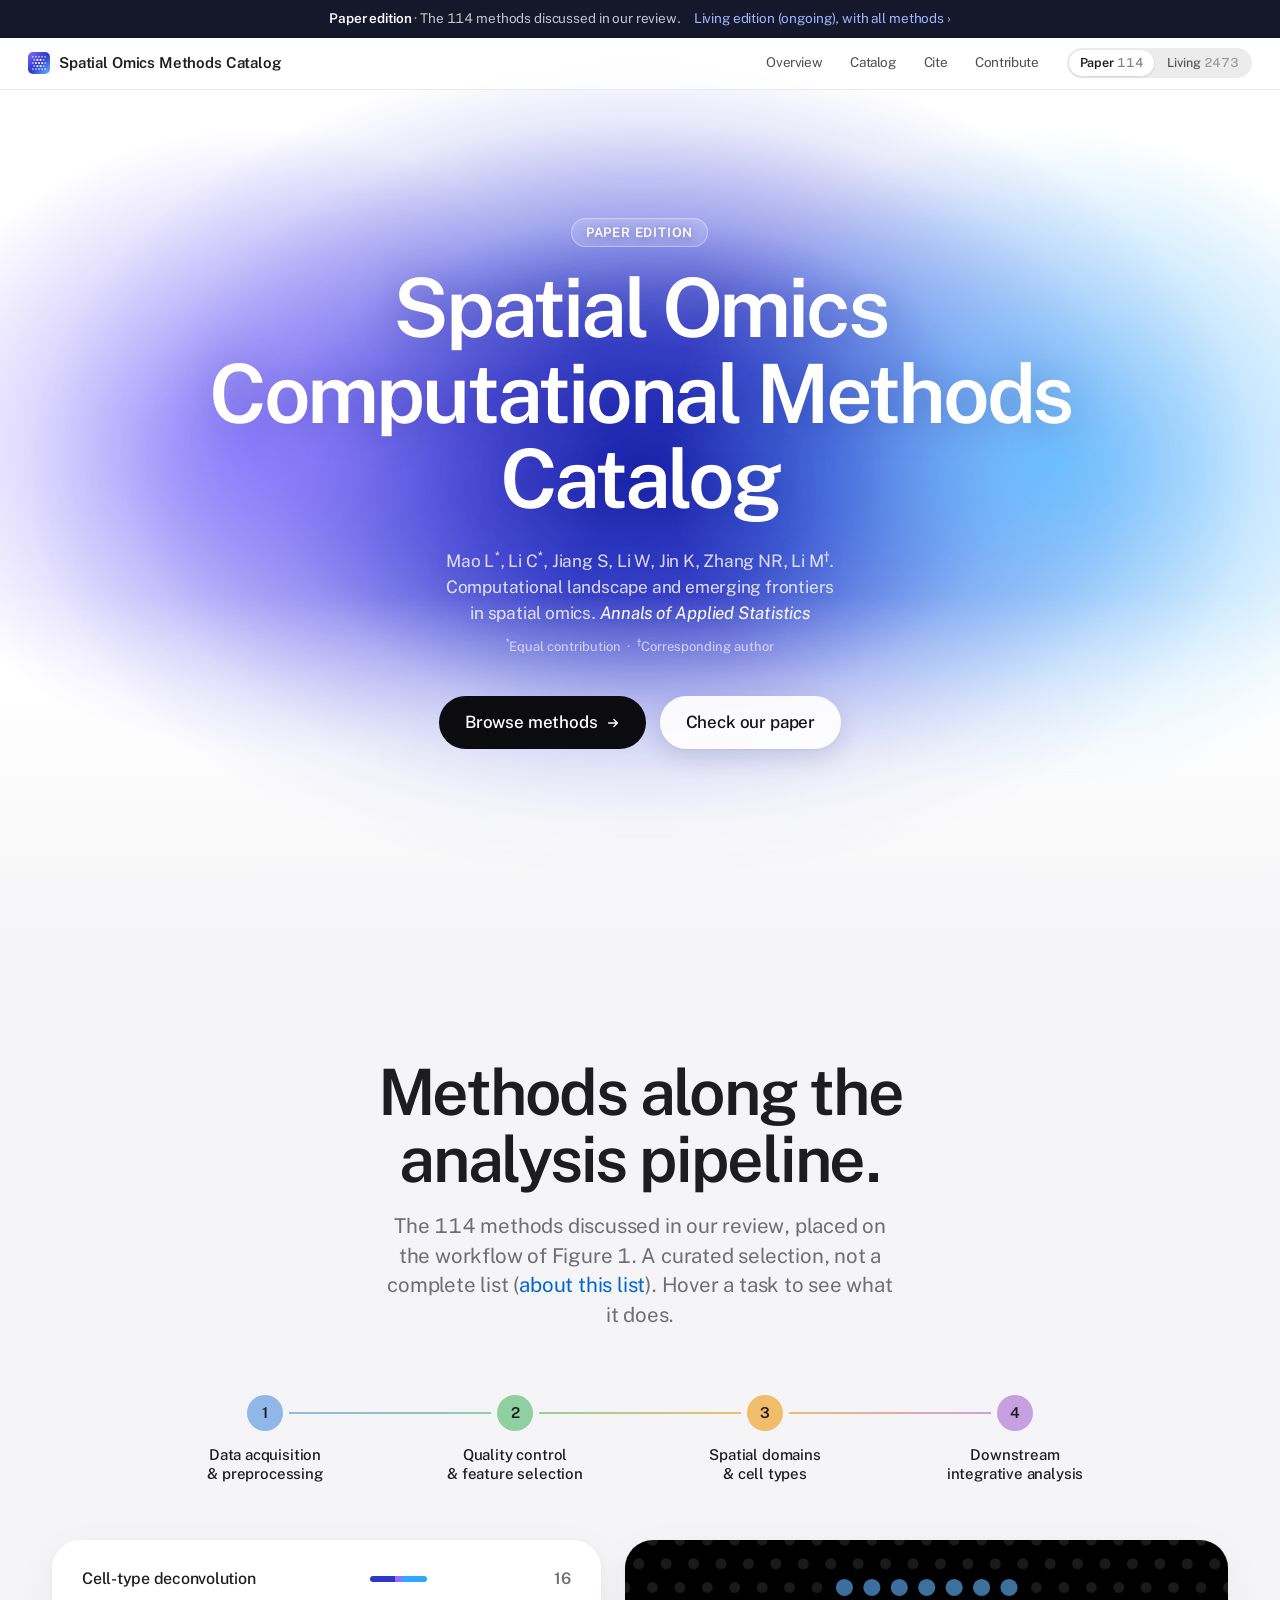
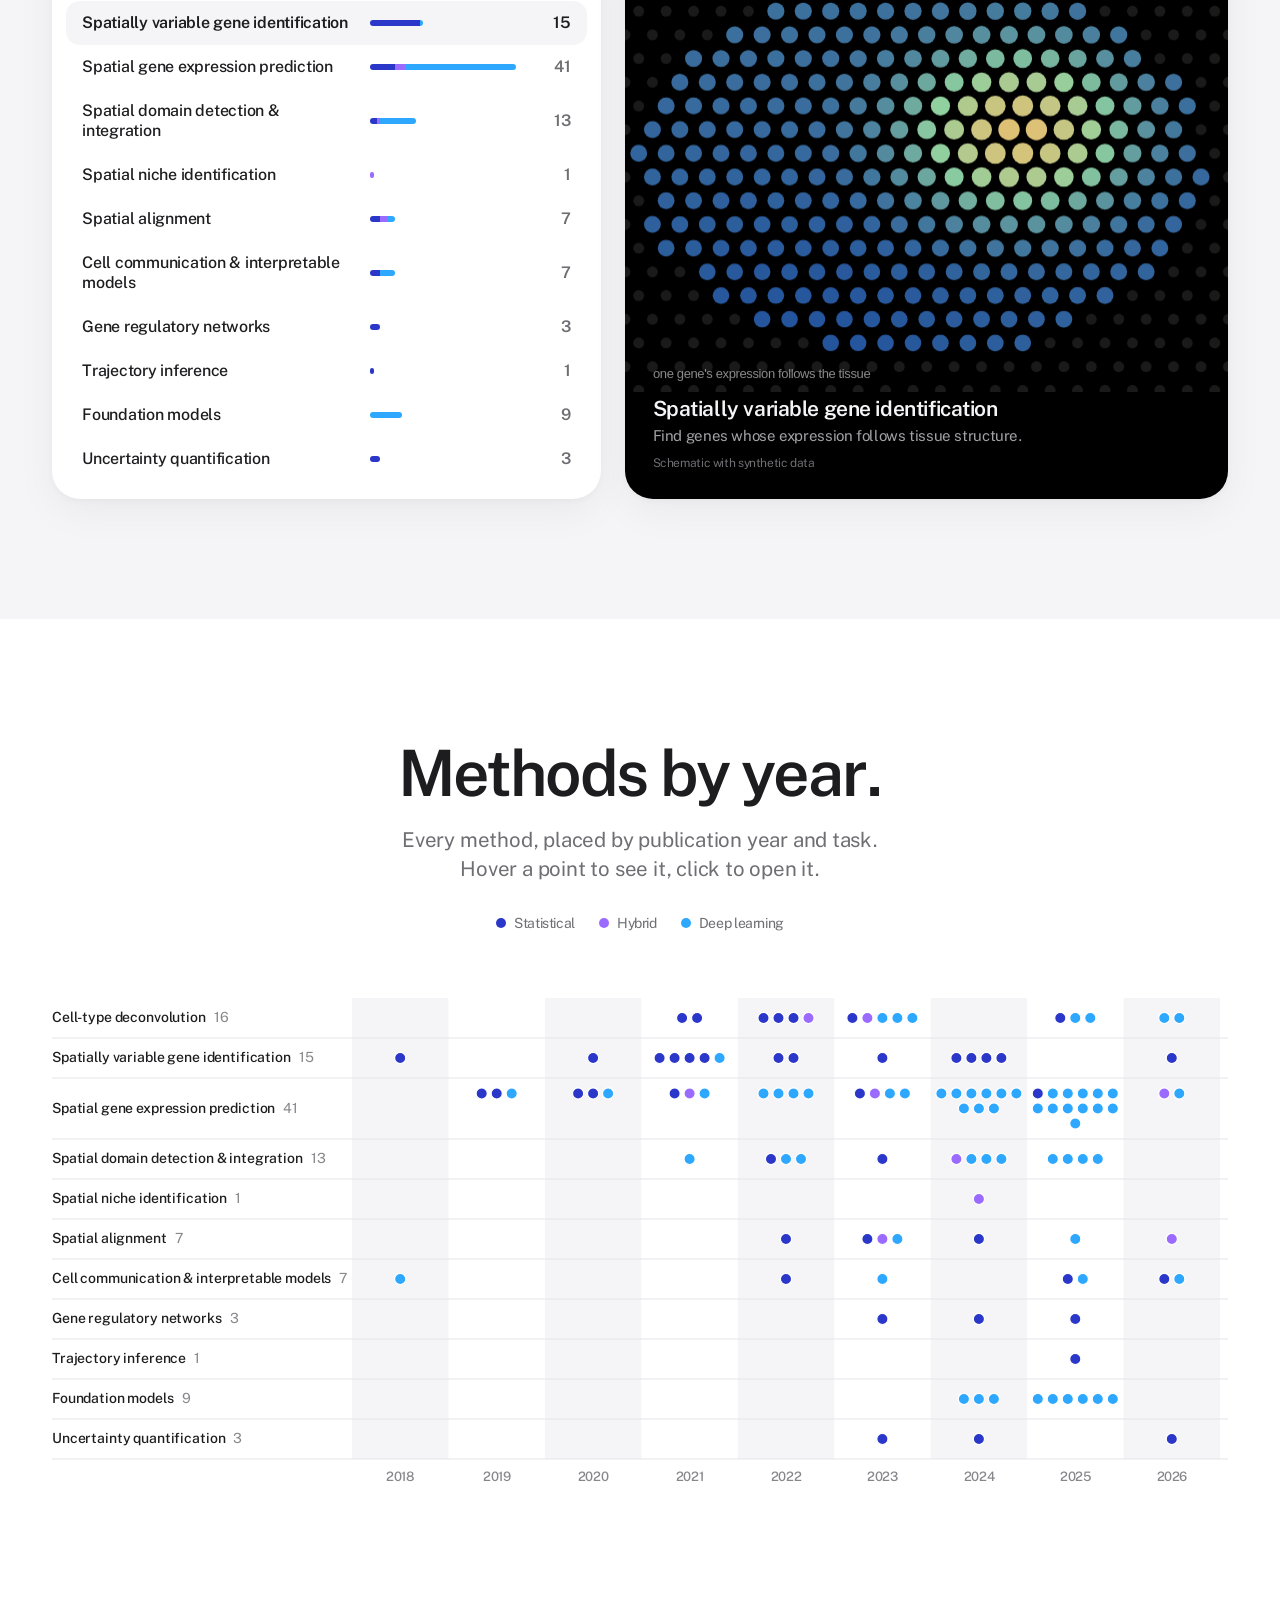
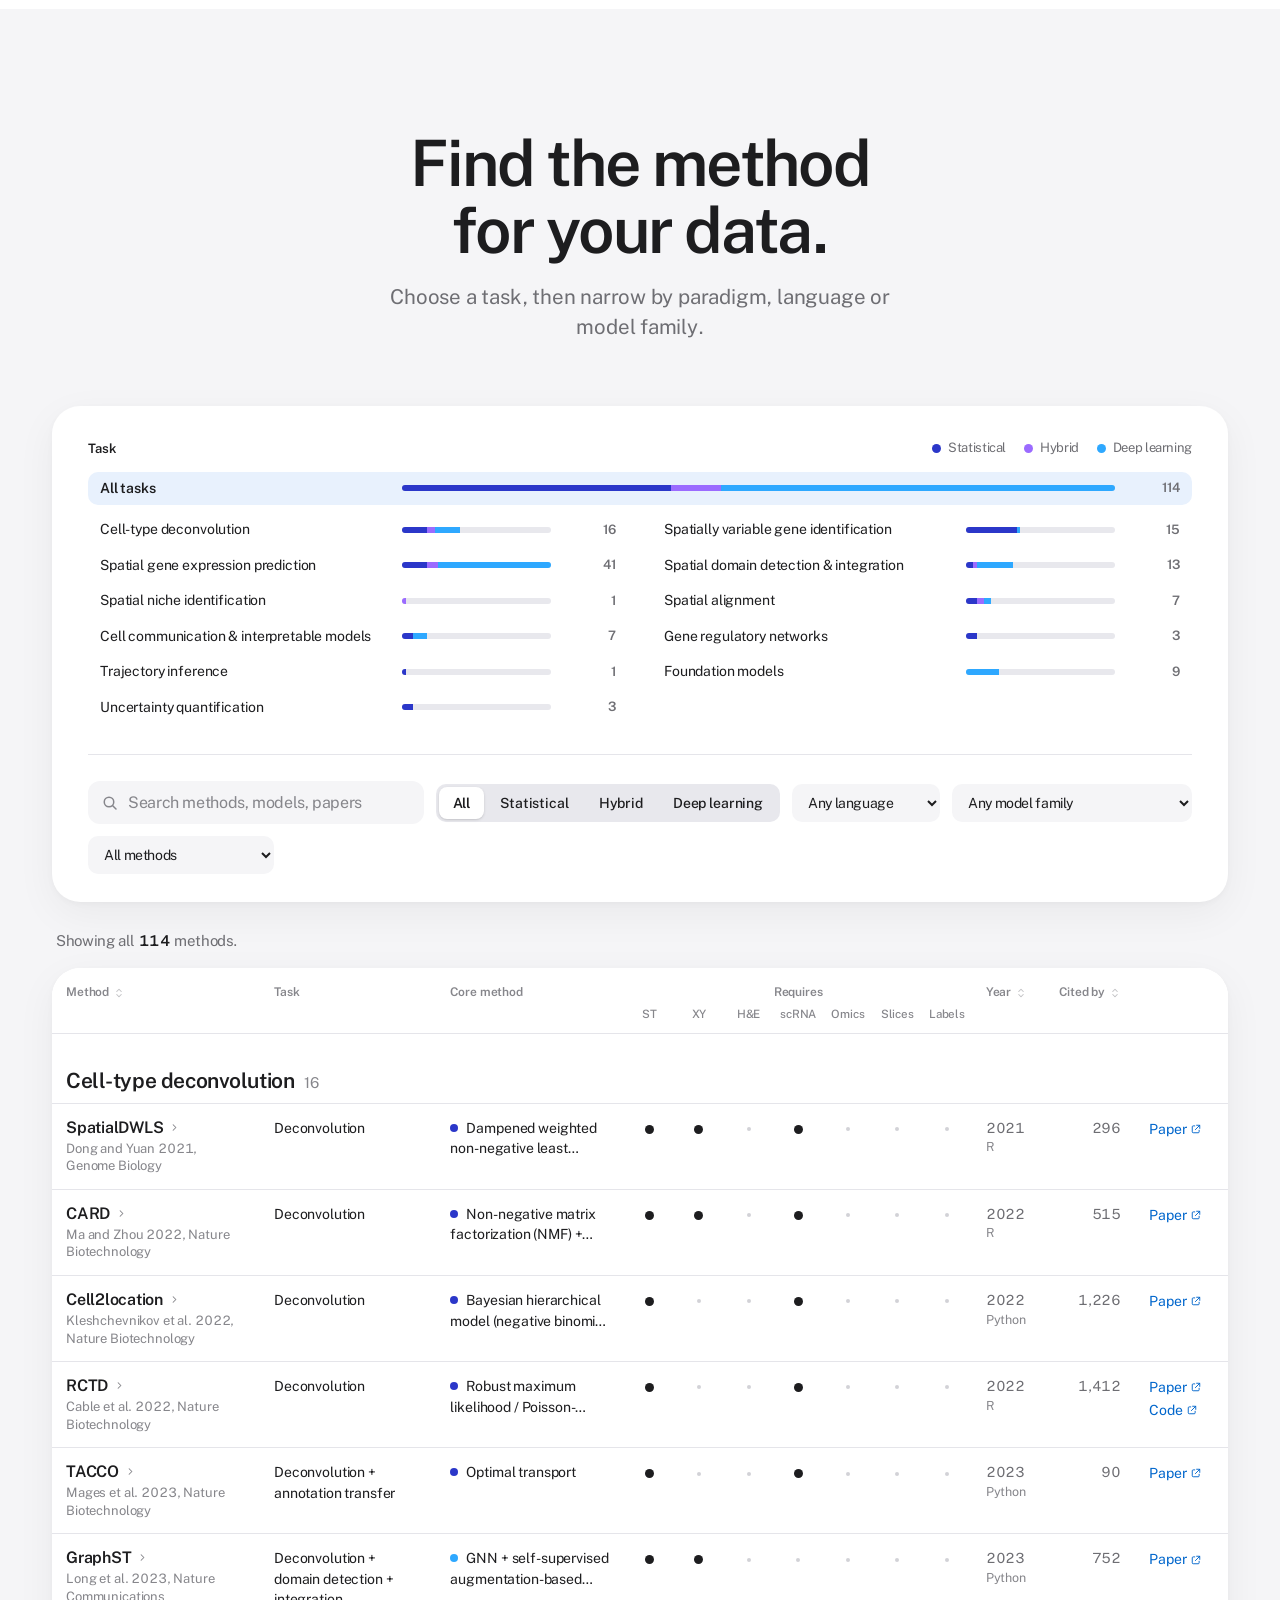
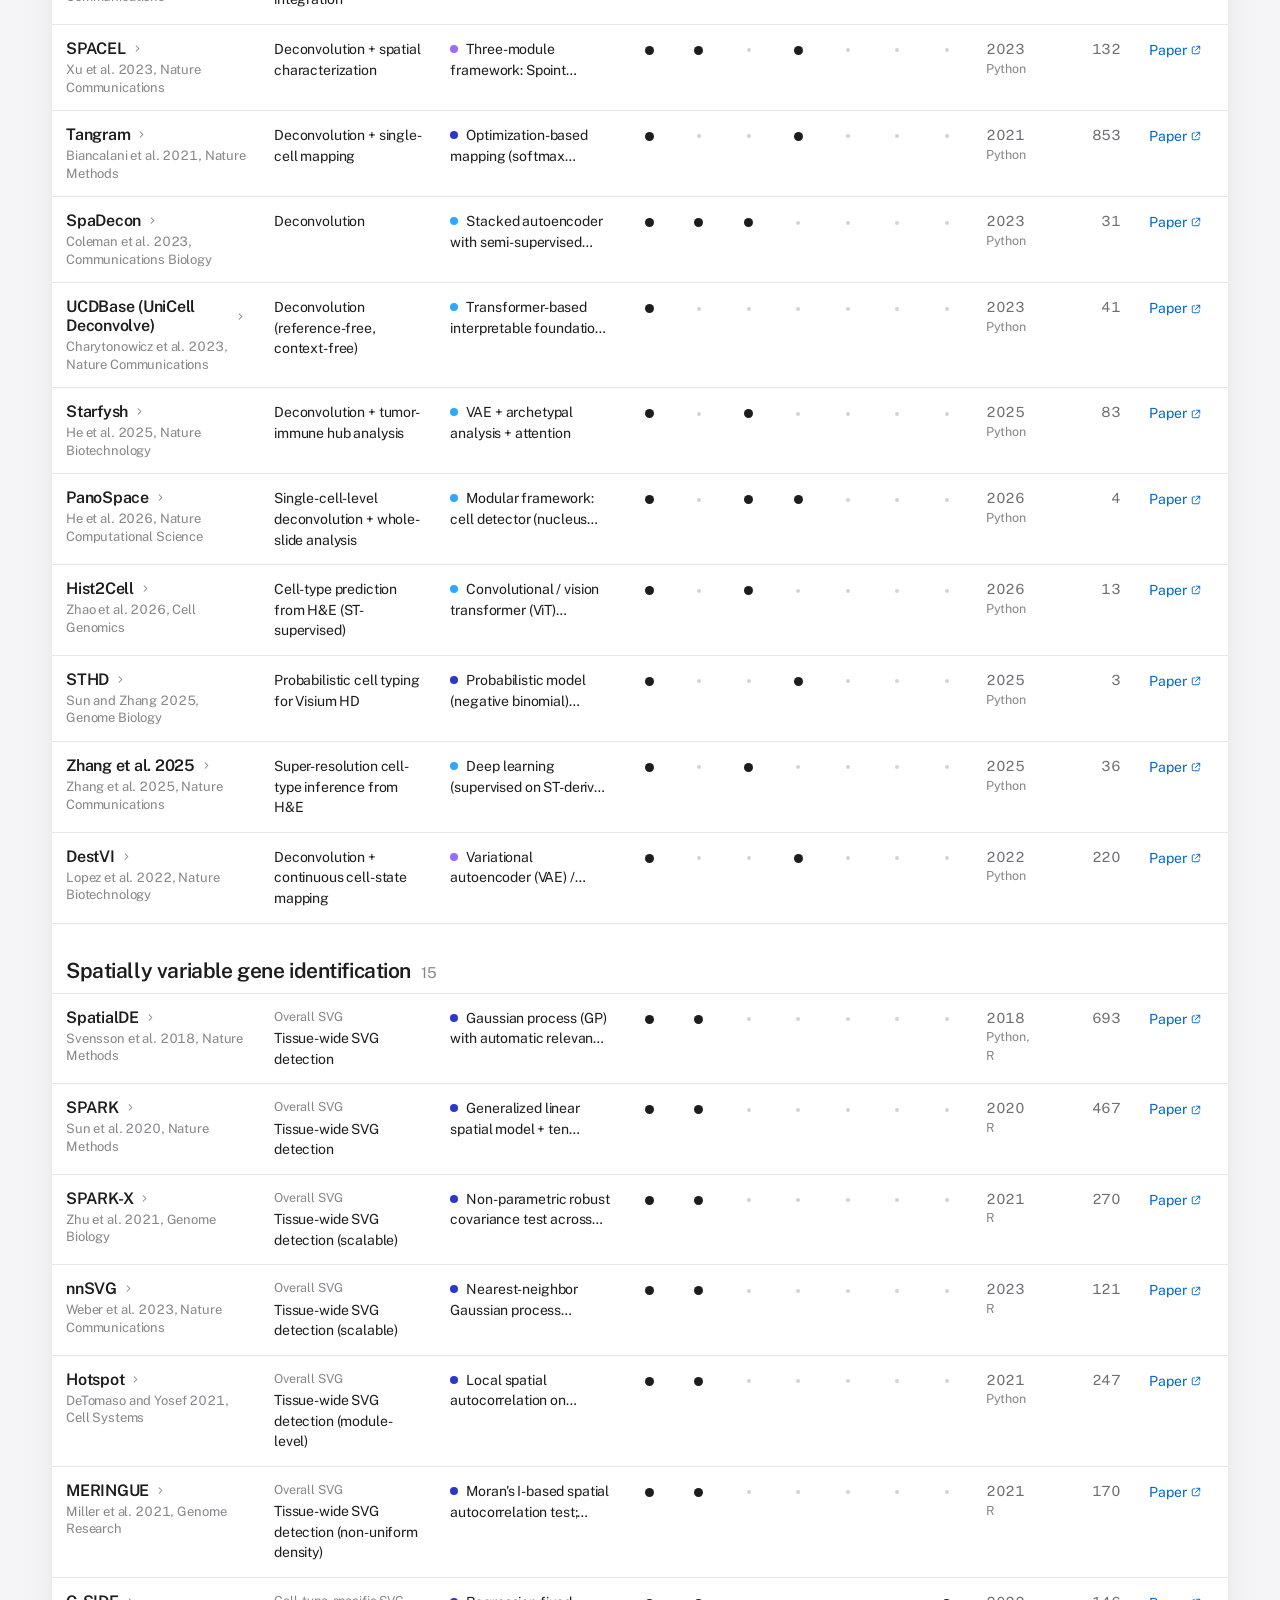
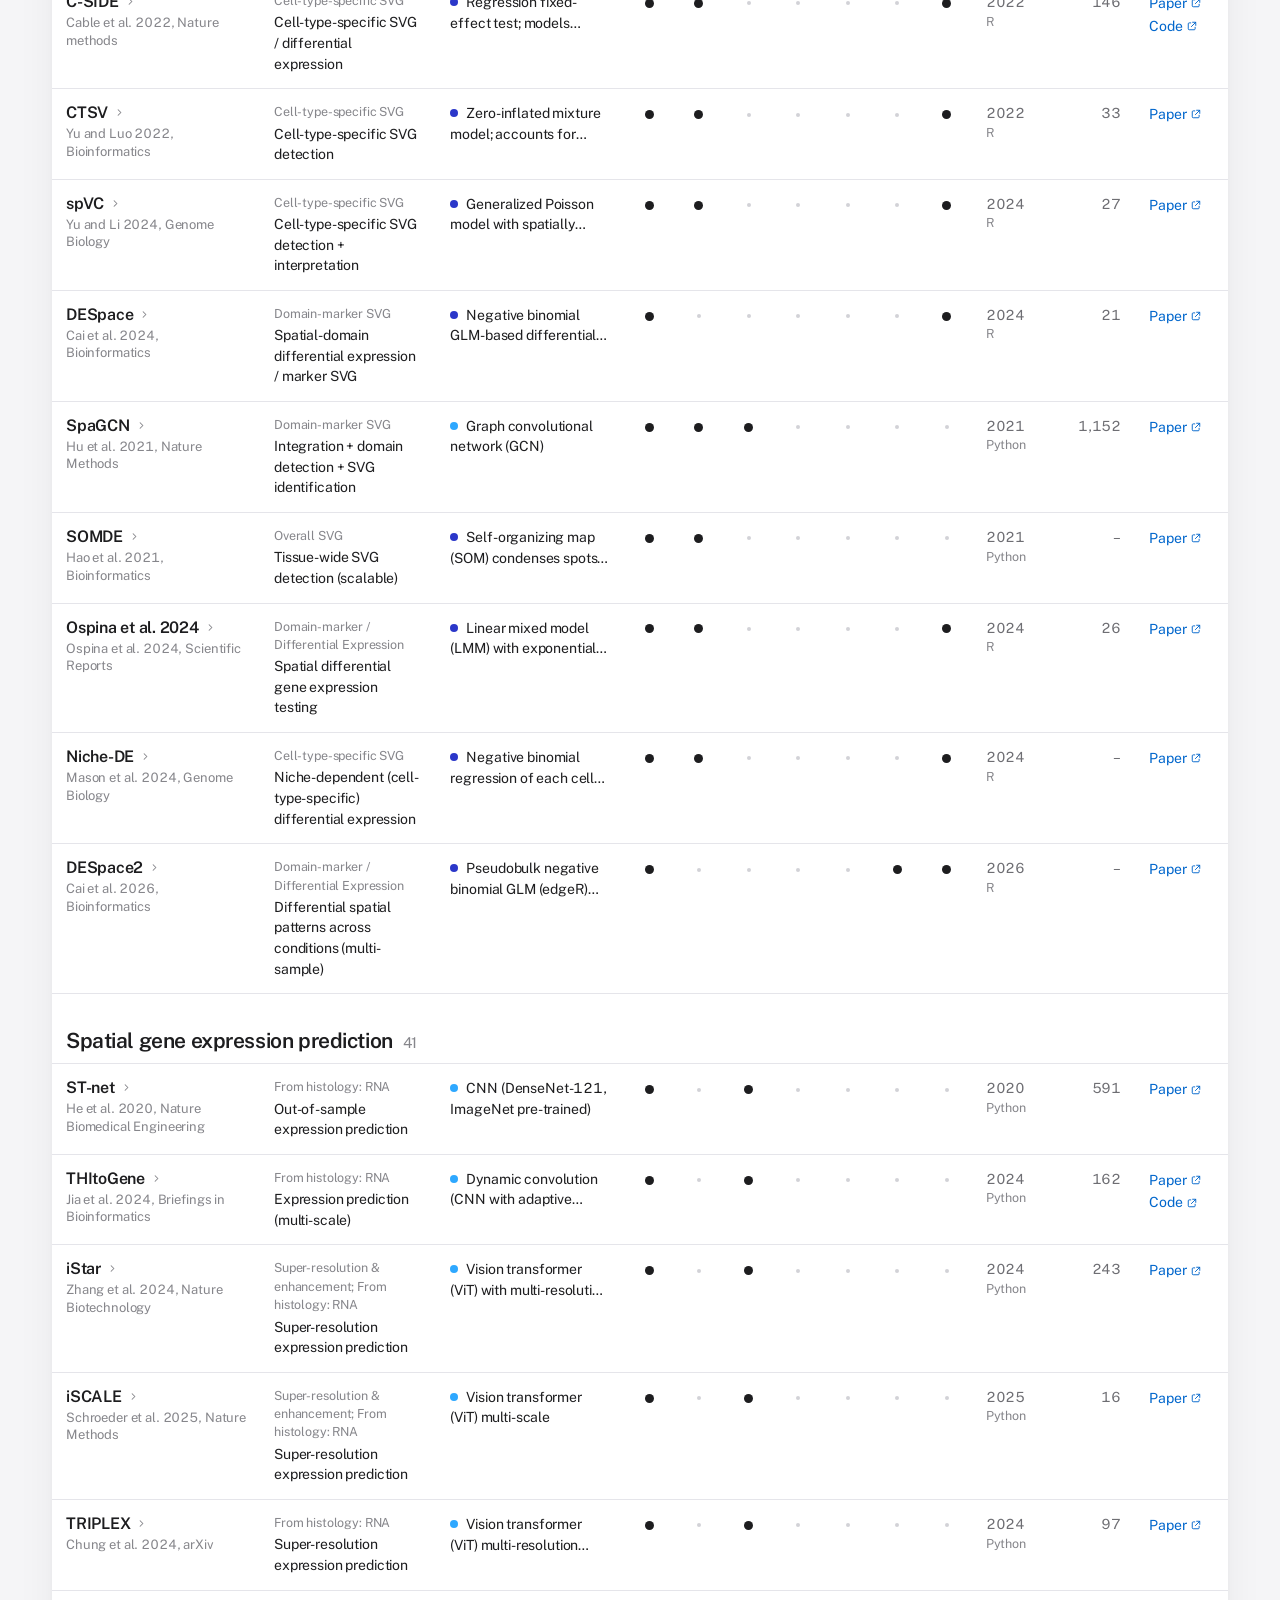
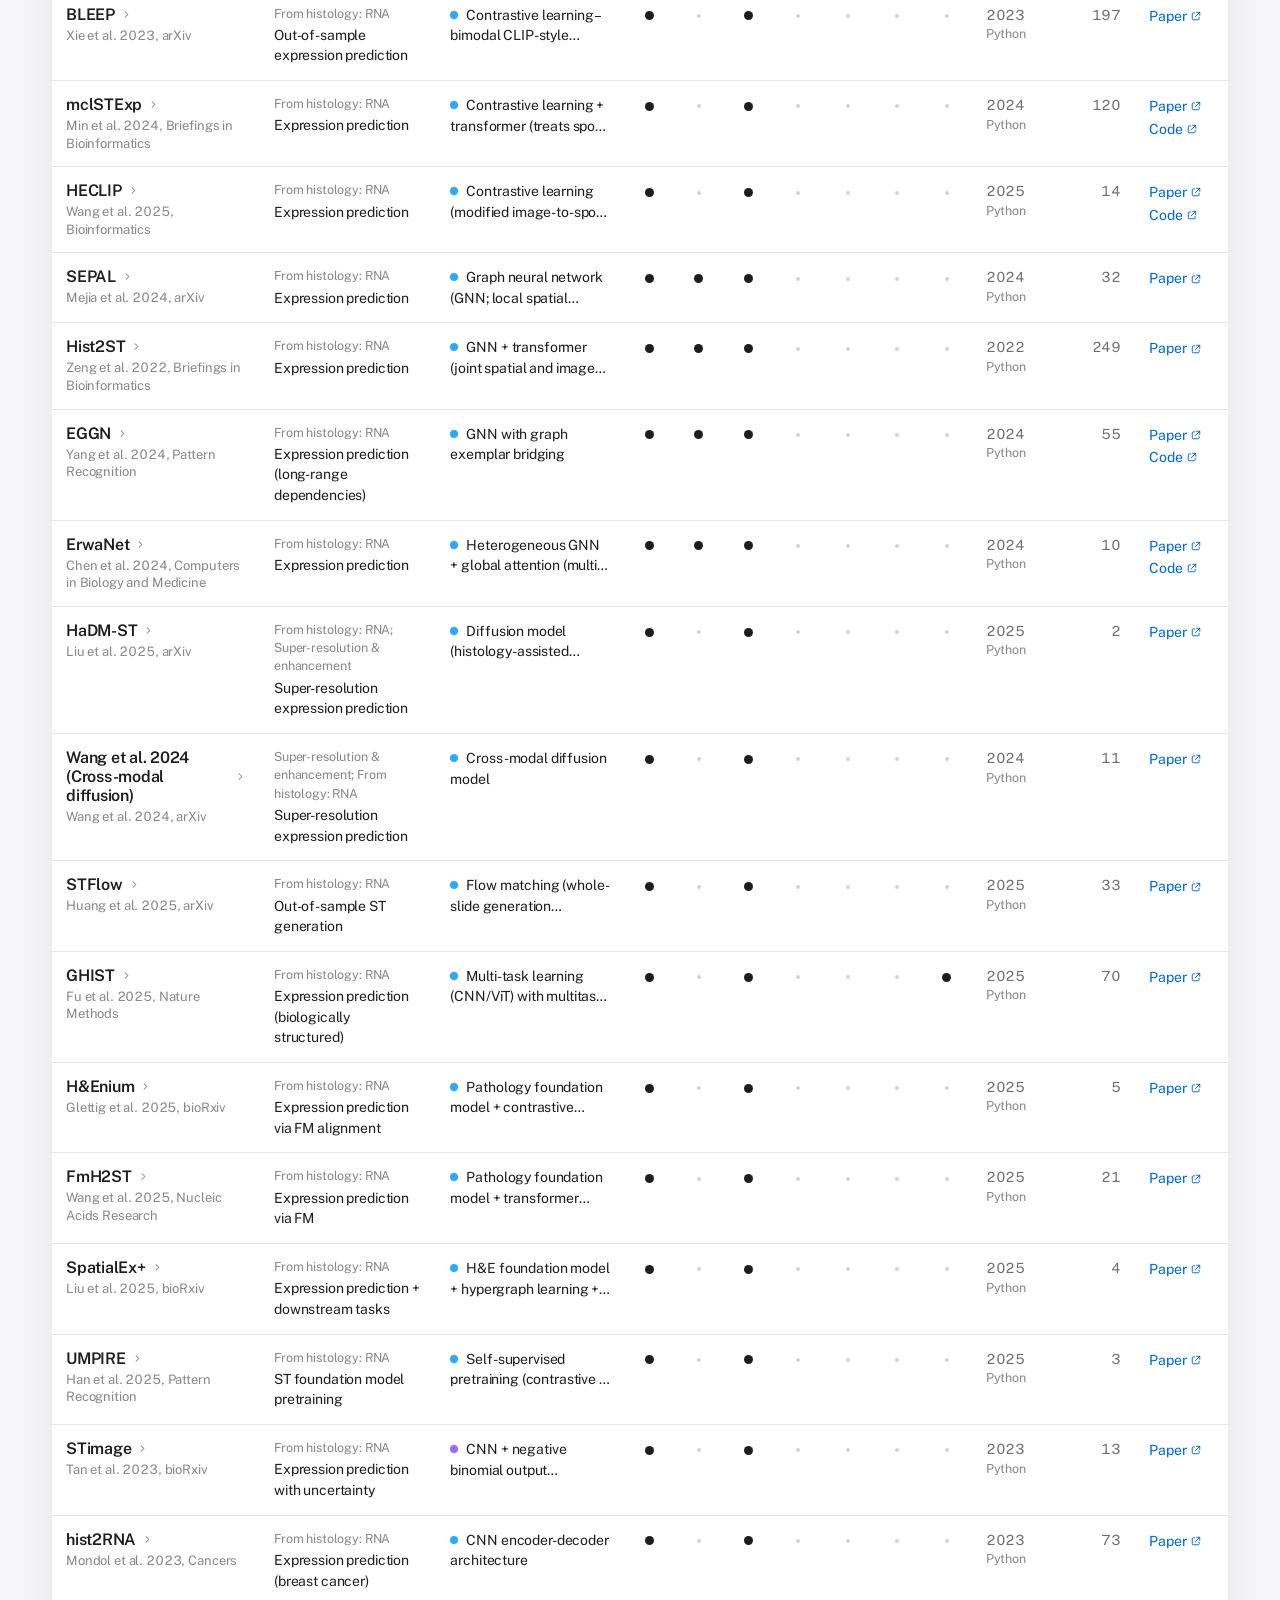
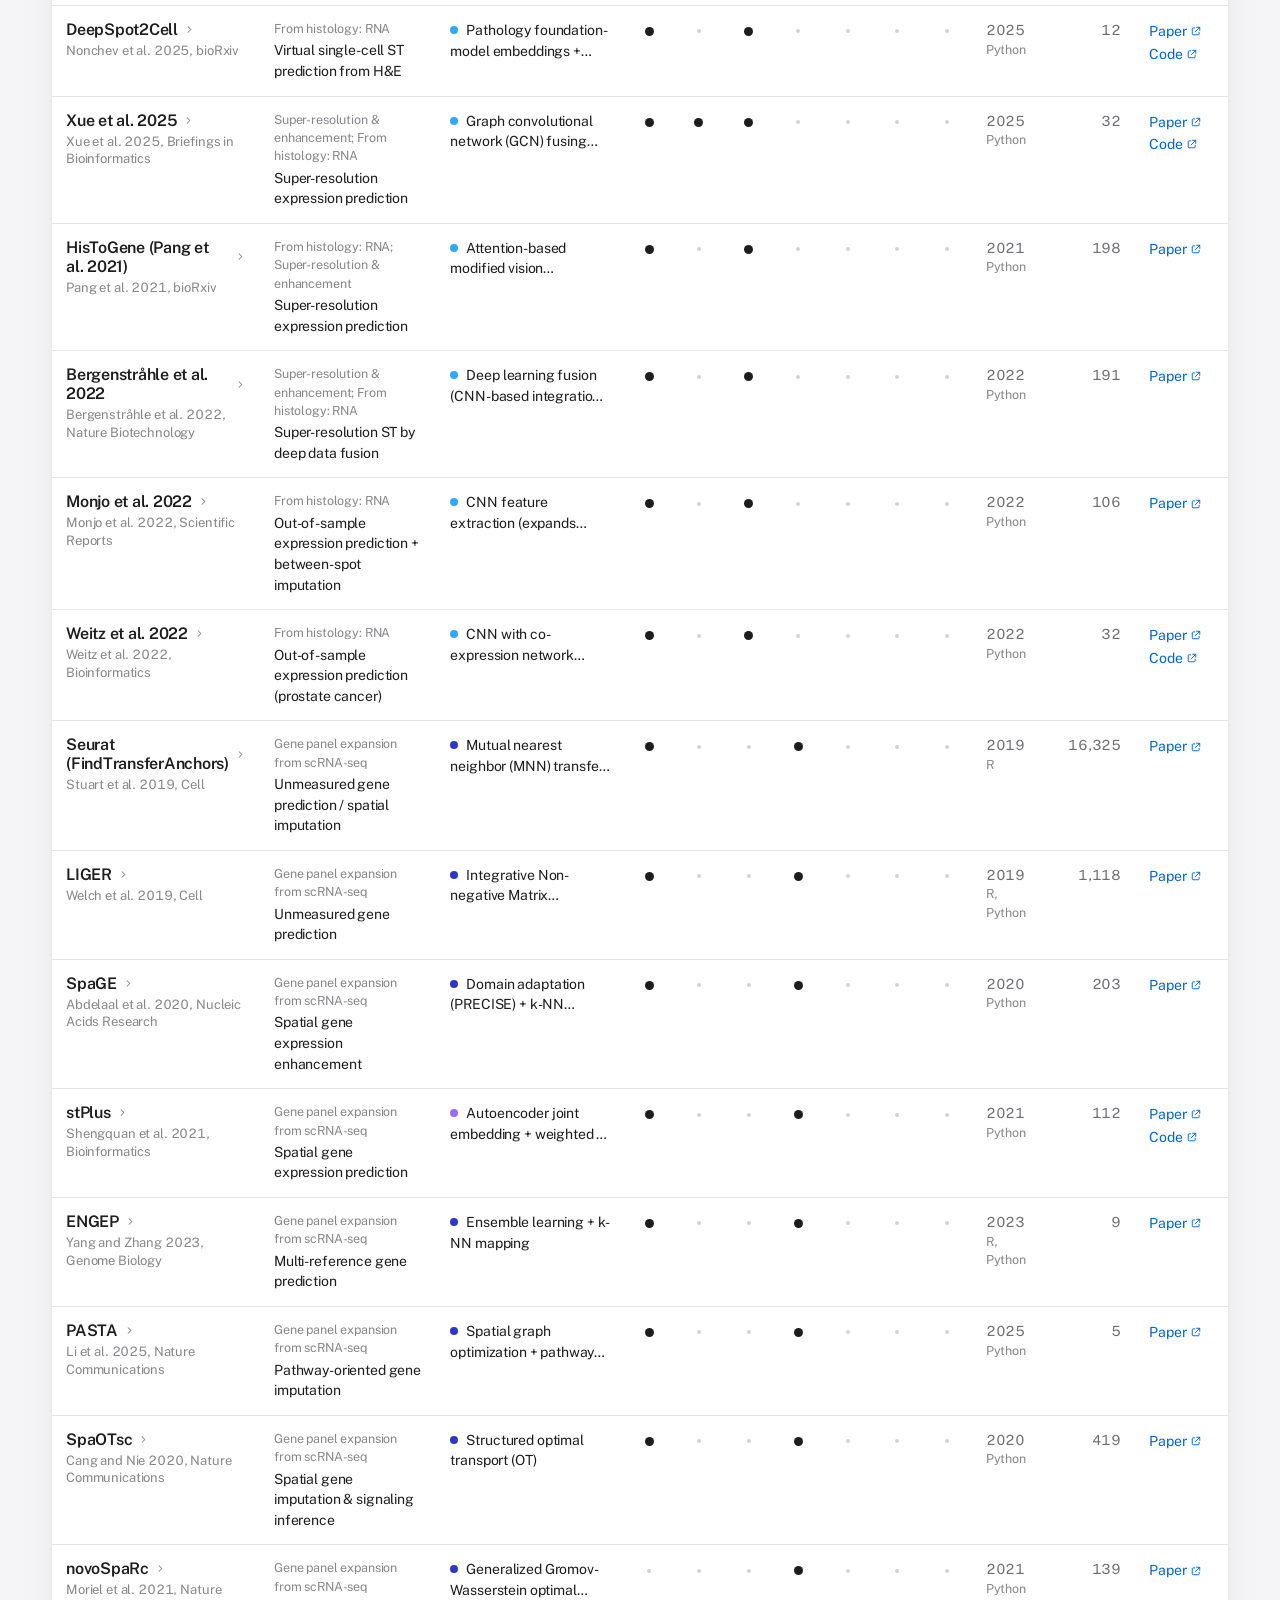
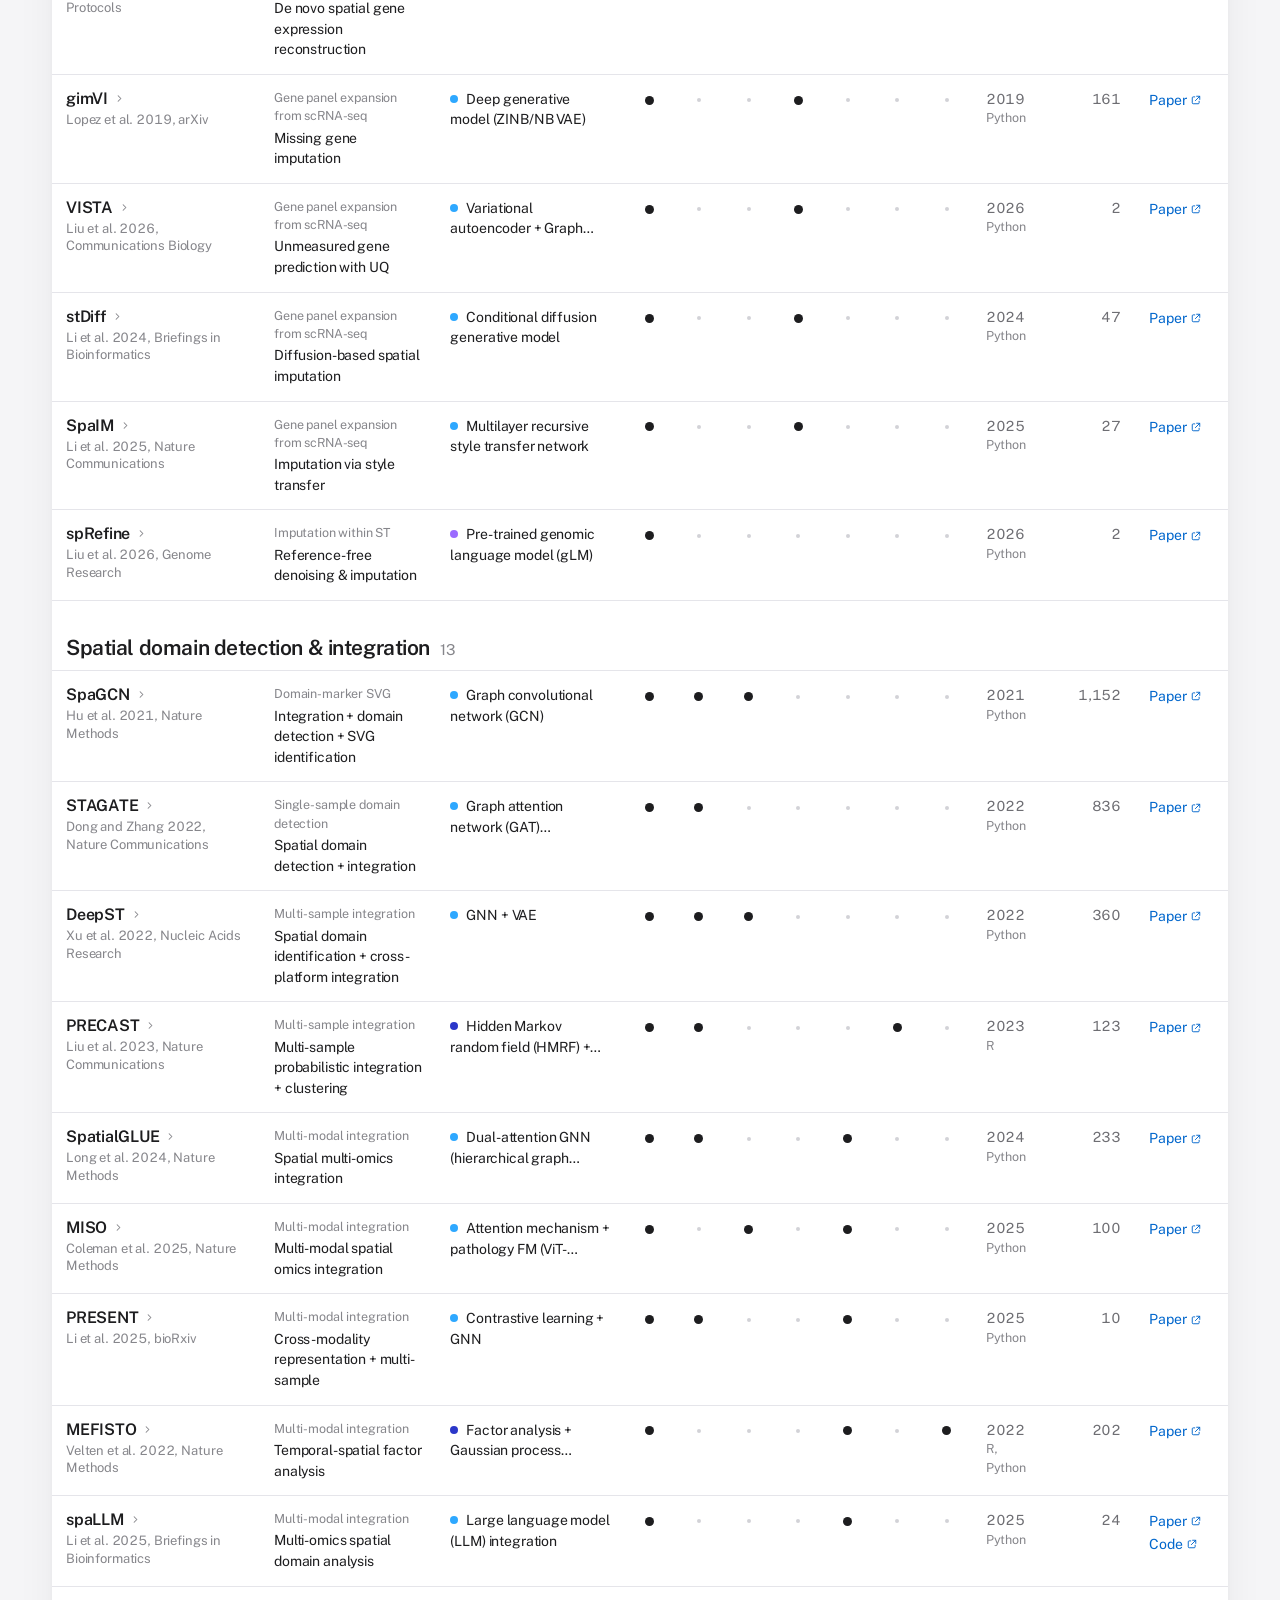
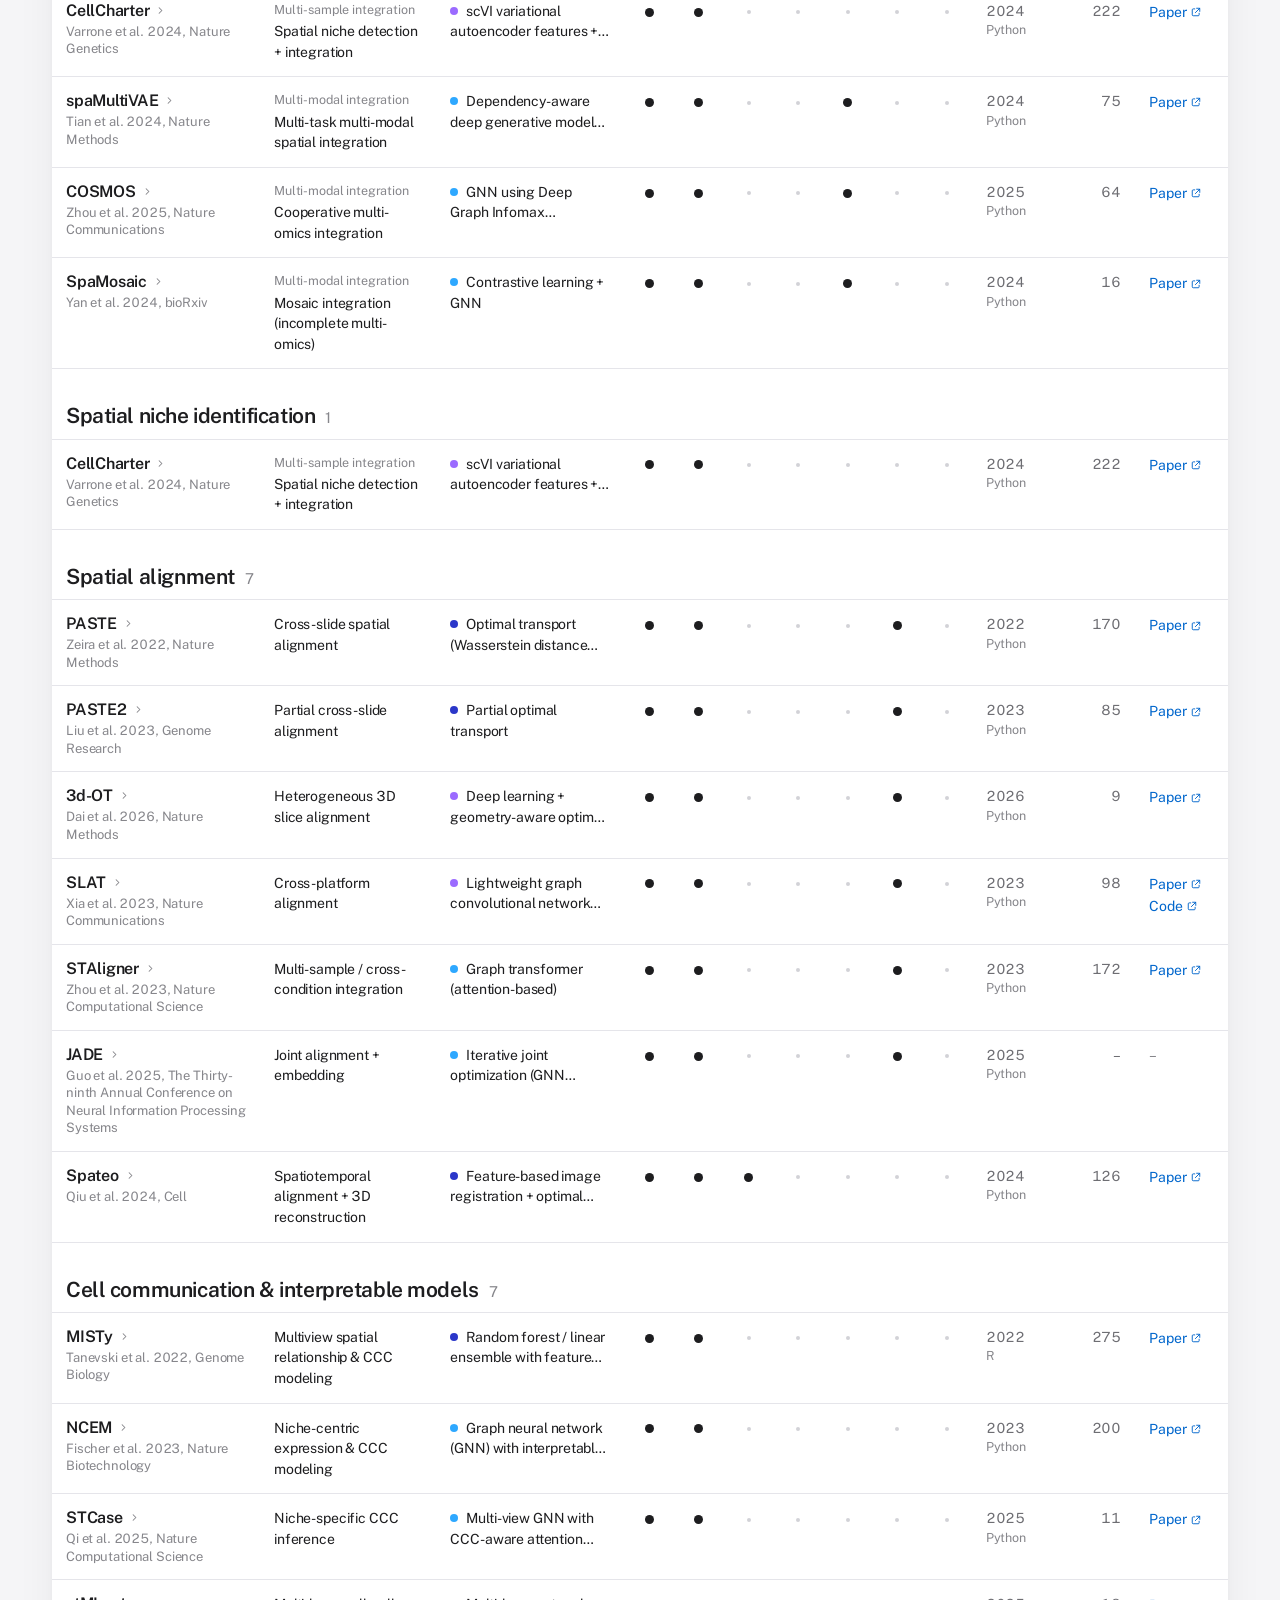
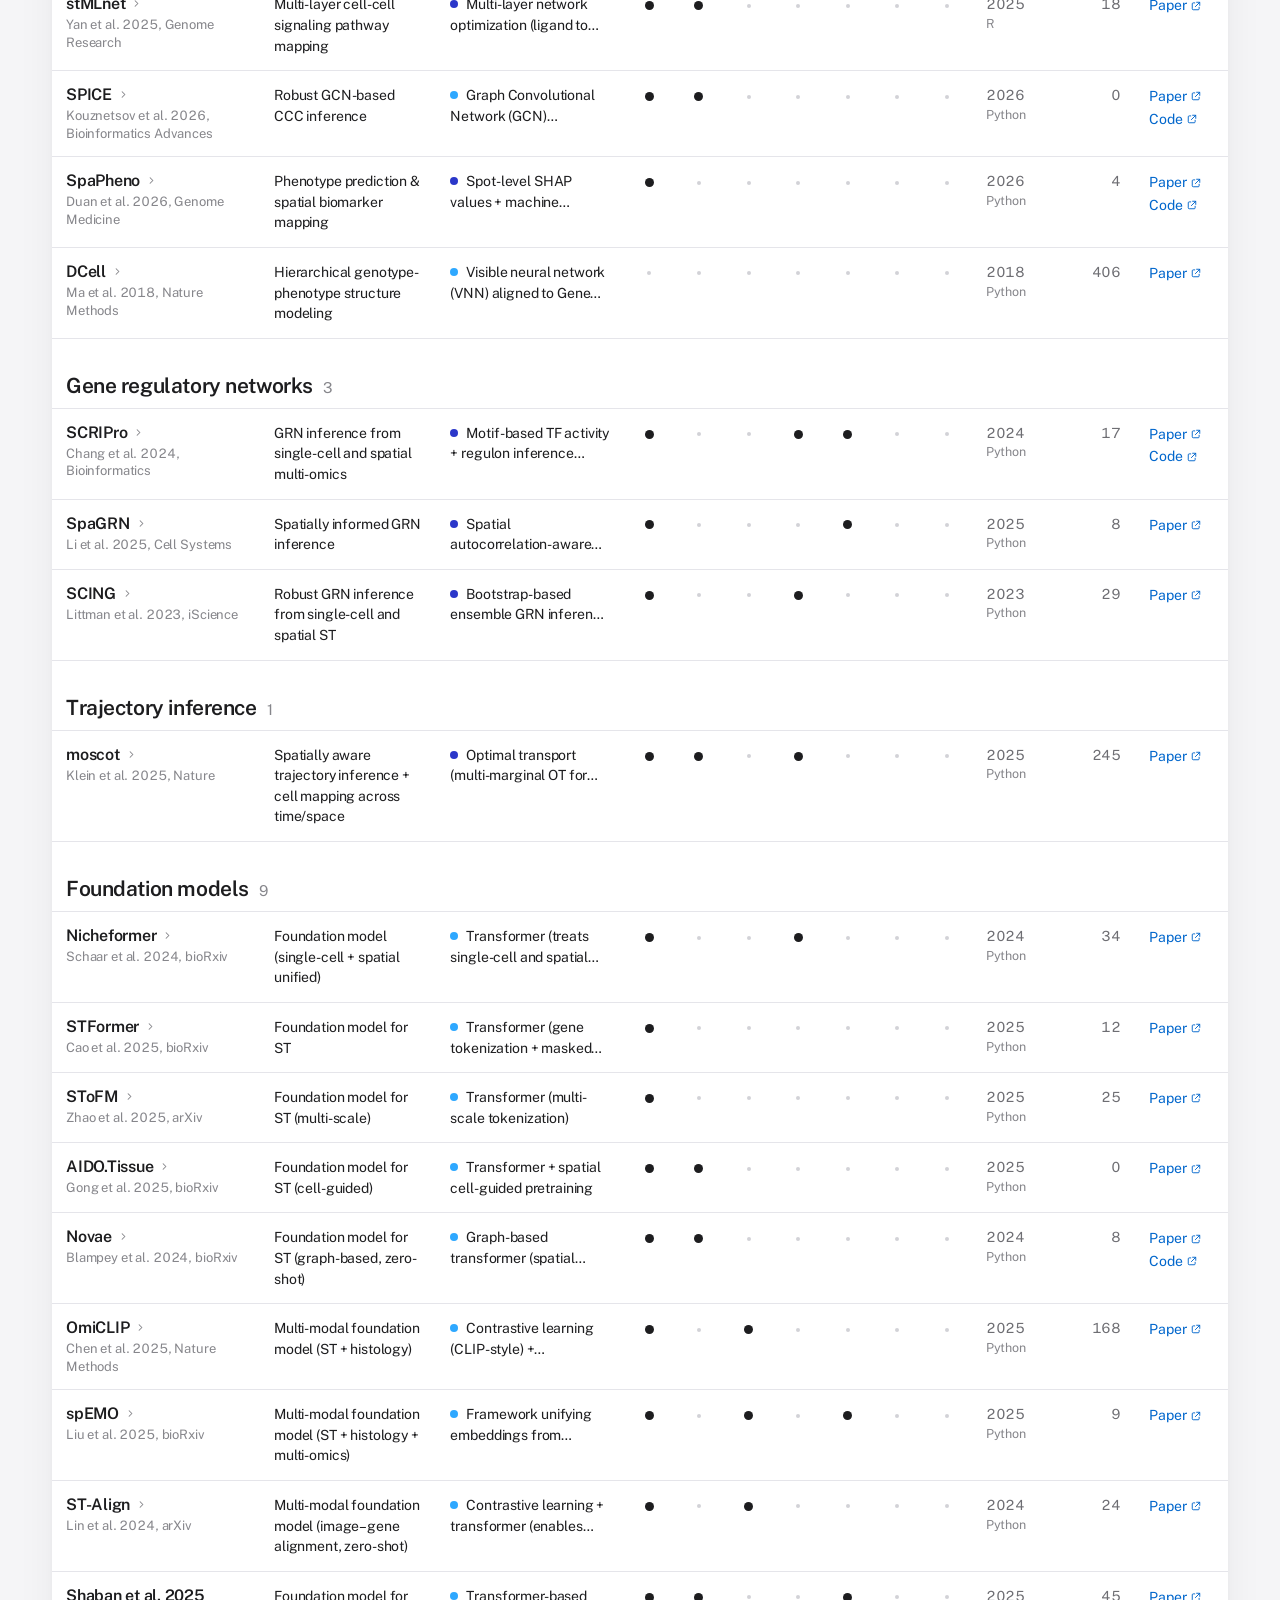
==== commit 8e818d51: "Promote Niche-DE and DESpace2 to review methods; add SOMDE citation Both methods were added to Secti" ====
--- a/docs/index.html
+++ b/docs/index.html
@@ -34,7 +34,7 @@
 <link rel="preconnect" href="https://fonts.googleapis.com">
 <link rel="preconnect" href="https://fonts.gstatic.com" crossorigin>
 <link href="https://fonts.googleapis.com/css2?family=Public+Sans:ital,wght@0,400;0,500;0,600;0,700;1,400&display=swap" rel="stylesheet">
-<link rel="stylesheet" href="assets/style.css?v=20261126160921">
+<link rel="stylesheet" href="assets/style.css?v=20261126161022">
 </head>
 <body>
 <svg width="0" height="0" style="position:absolute" aria-hidden="true">
@@ -166,6 +166,9 @@
         <label class="sel"><span class="sr">Model family</span>
           <select id="model"><option value="">Any model family</option></select>
         </label>
+        <label class="sel" id="design-wrap" hidden><span class="sr">Spatial design</span>
+          <select id="design"><option value="">All methods</option><option value="spatial">Spatial-specific only</option></select>
+        </label>
       </section>
     </div>
 
@@ -178,7 +181,7 @@
       <table class="grid" id="grid">
         <colgroup>
           <col class="col-m"><col class="col-task"><col class="col-core">
-          <col class="col-req" span="7"><col class="col-lang"><col class="col-links">
+          <col class="col-req" span="7"><col class="col-lang"><col class="col-cite"><col class="col-links">
         </colgroup>
         <thead>
           <tr>
@@ -186,7 +189,8 @@
             <th scope="col">Task</th>
             <th scope="col">Core method</th>
             <th scope="colgroup" colspan="7" class="req-group">Requires</th>
-            <th scope="col" aria-sort="none"><button type="button" class="sortbtn" data-sort="year">Year<svg aria-hidden="true"><use href="#i-sort"/></svg></button></th>
+            <th scope="col" aria-sort="none"><button type="button" class="sortbtn" data-sort="year">Year<svg aria-hidden="true"><use href="#i-sort"/></svg></button><button type="button" class="sortbtn cite-alt" data-sort="citations" title="Sort by citation count">Cited<svg aria-hidden="true"><use href="#i-sort"/></svg></button></th>
+            <th scope="col" aria-sort="none" class="cite-h"><button type="button" class="sortbtn" data-sort="citations" title="Citation count of the method's paper (Semantic Scholar)">Cited by<svg aria-hidden="true"><use href="#i-sort"/></svg></button></th>
             <th scope="col"><span class="sr">Links</span></th>
           </tr>
           <tr class="req-labels" id="req-labels">
@@ -246,14 +250,14 @@
           correction, see <a href="#contribute">Suggest a method</a>.</p>
       </section>
     </div>
-    <p>Data updated <span id="updated"></span>.</p>
+    <p>Data updated <span id="updated"></span>. Citation counts from Semantic Scholar (Crossref where missing)<span id="cites-asof"></span>.</p>
     <p class="copyright">&copy; Copyright Mingyao Li Lab, 2026.</p>
   </div>
 </footer>
 
-<script src="data/methods.js?v=20261126160921"></script>
-<script src="assets/app.js?v=20261126160921"></script>
-<script src="assets/hero.js?v=20261126160921"></script>
-<script src="assets/cover.js?v=20261126160921"></script>
+<script src="data/methods.js?v=20261126161022"></script>
+<script src="assets/app.js?v=20261126161022"></script>
+<script src="assets/hero.js?v=20261126161022"></script>
+<script src="assets/cover.js?v=20261126161022"></script>
 </body>
 </html>
